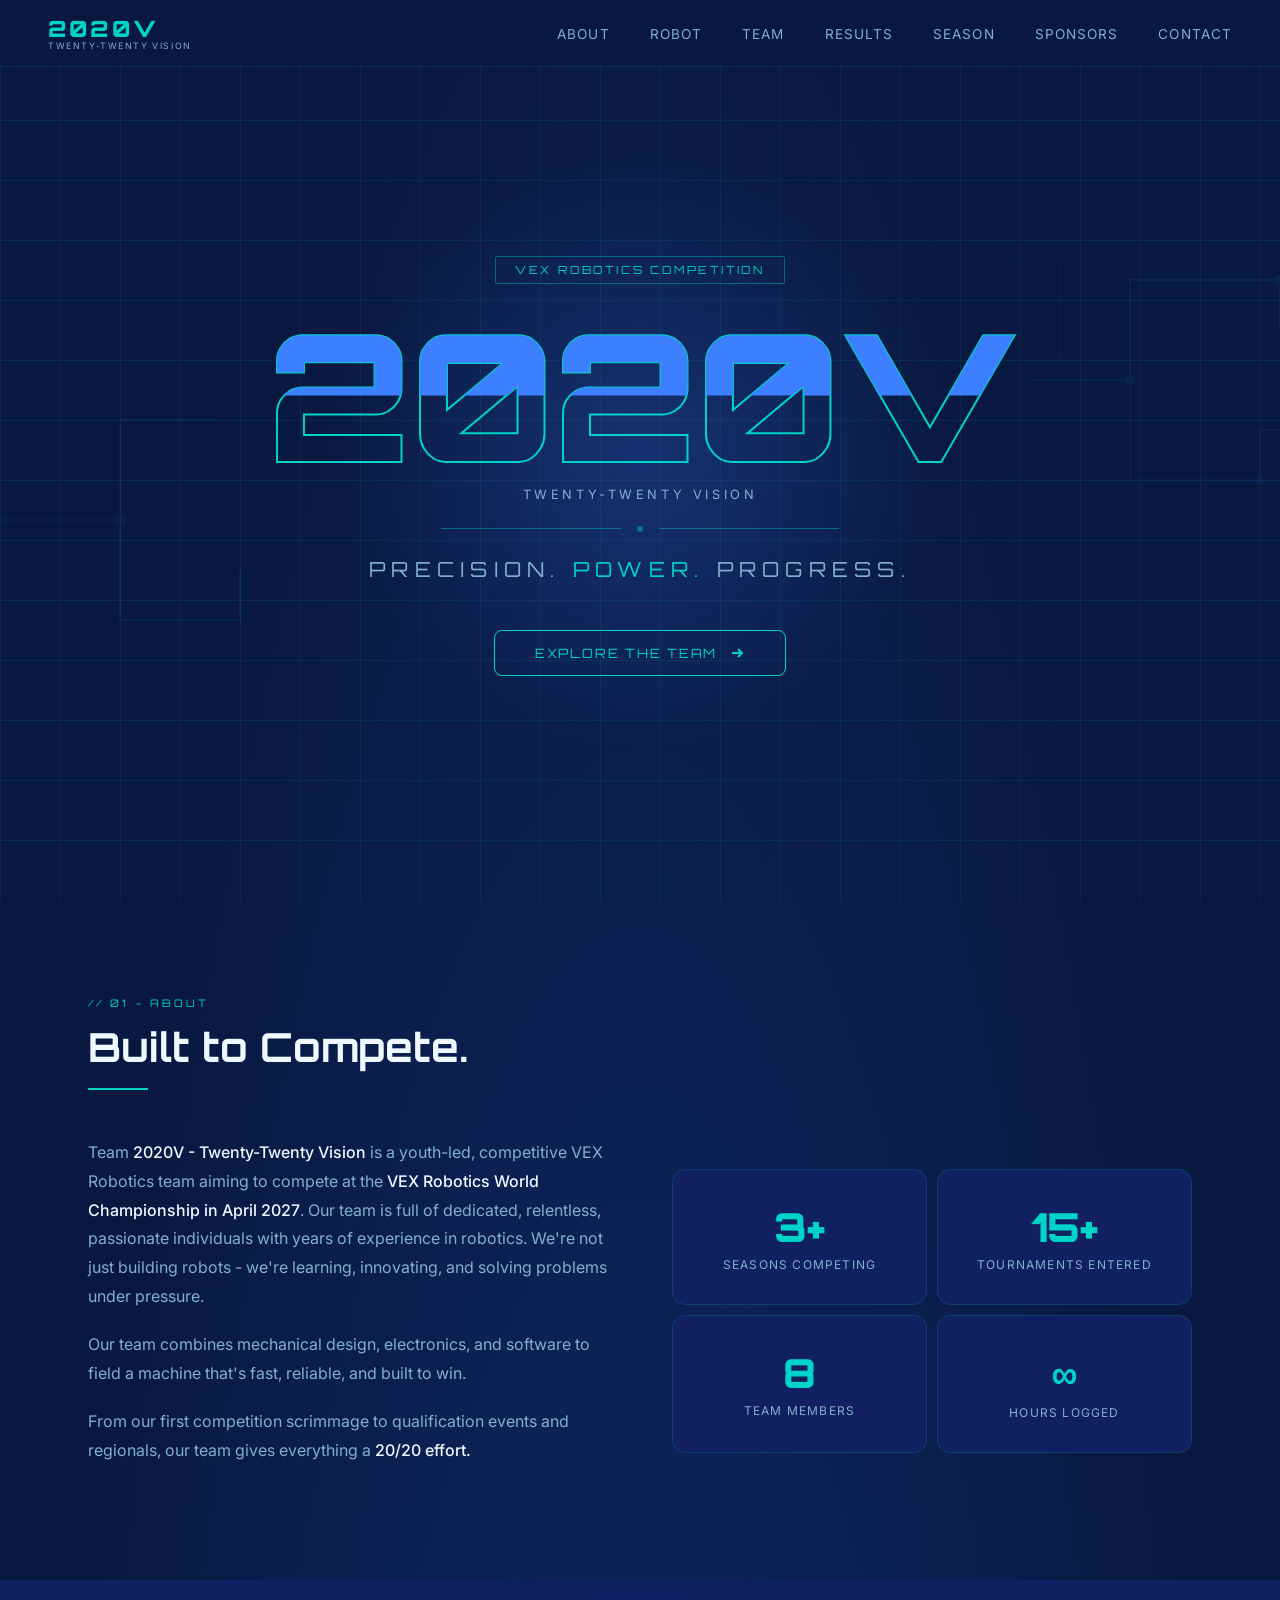
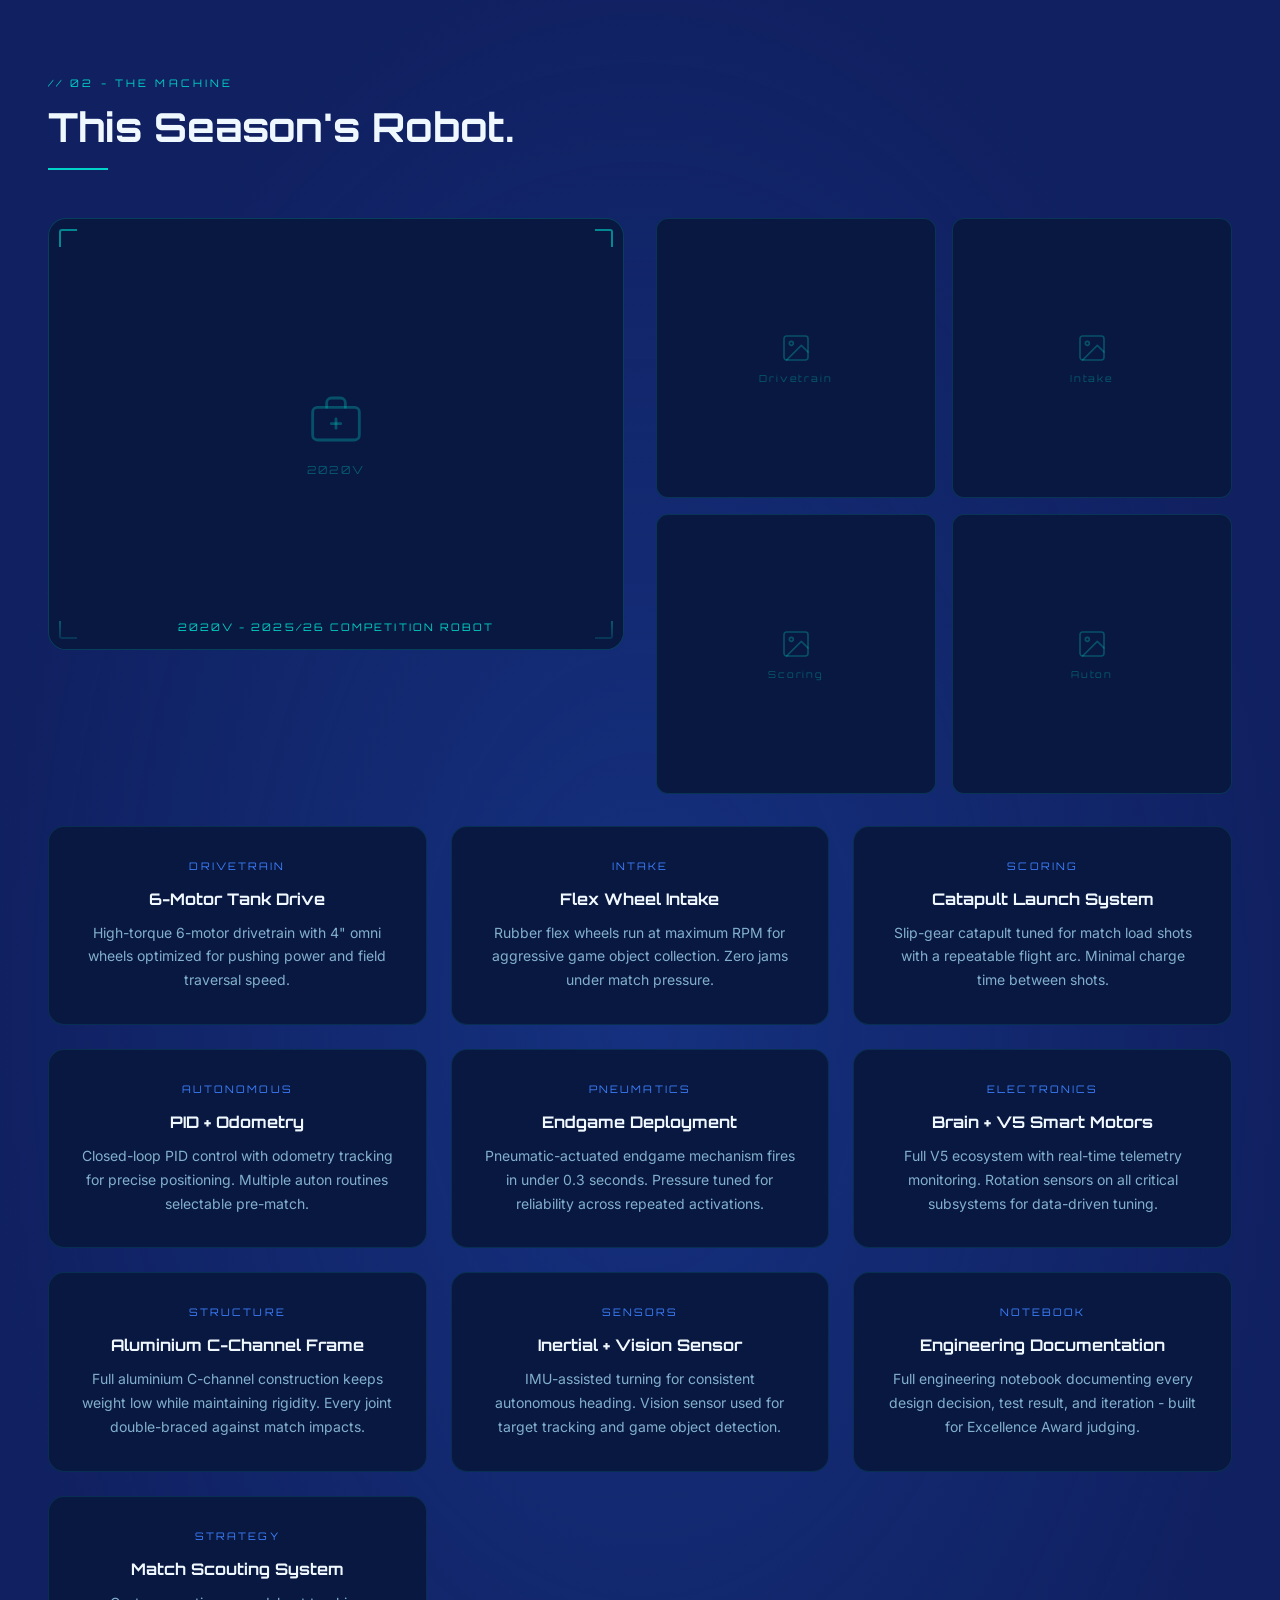
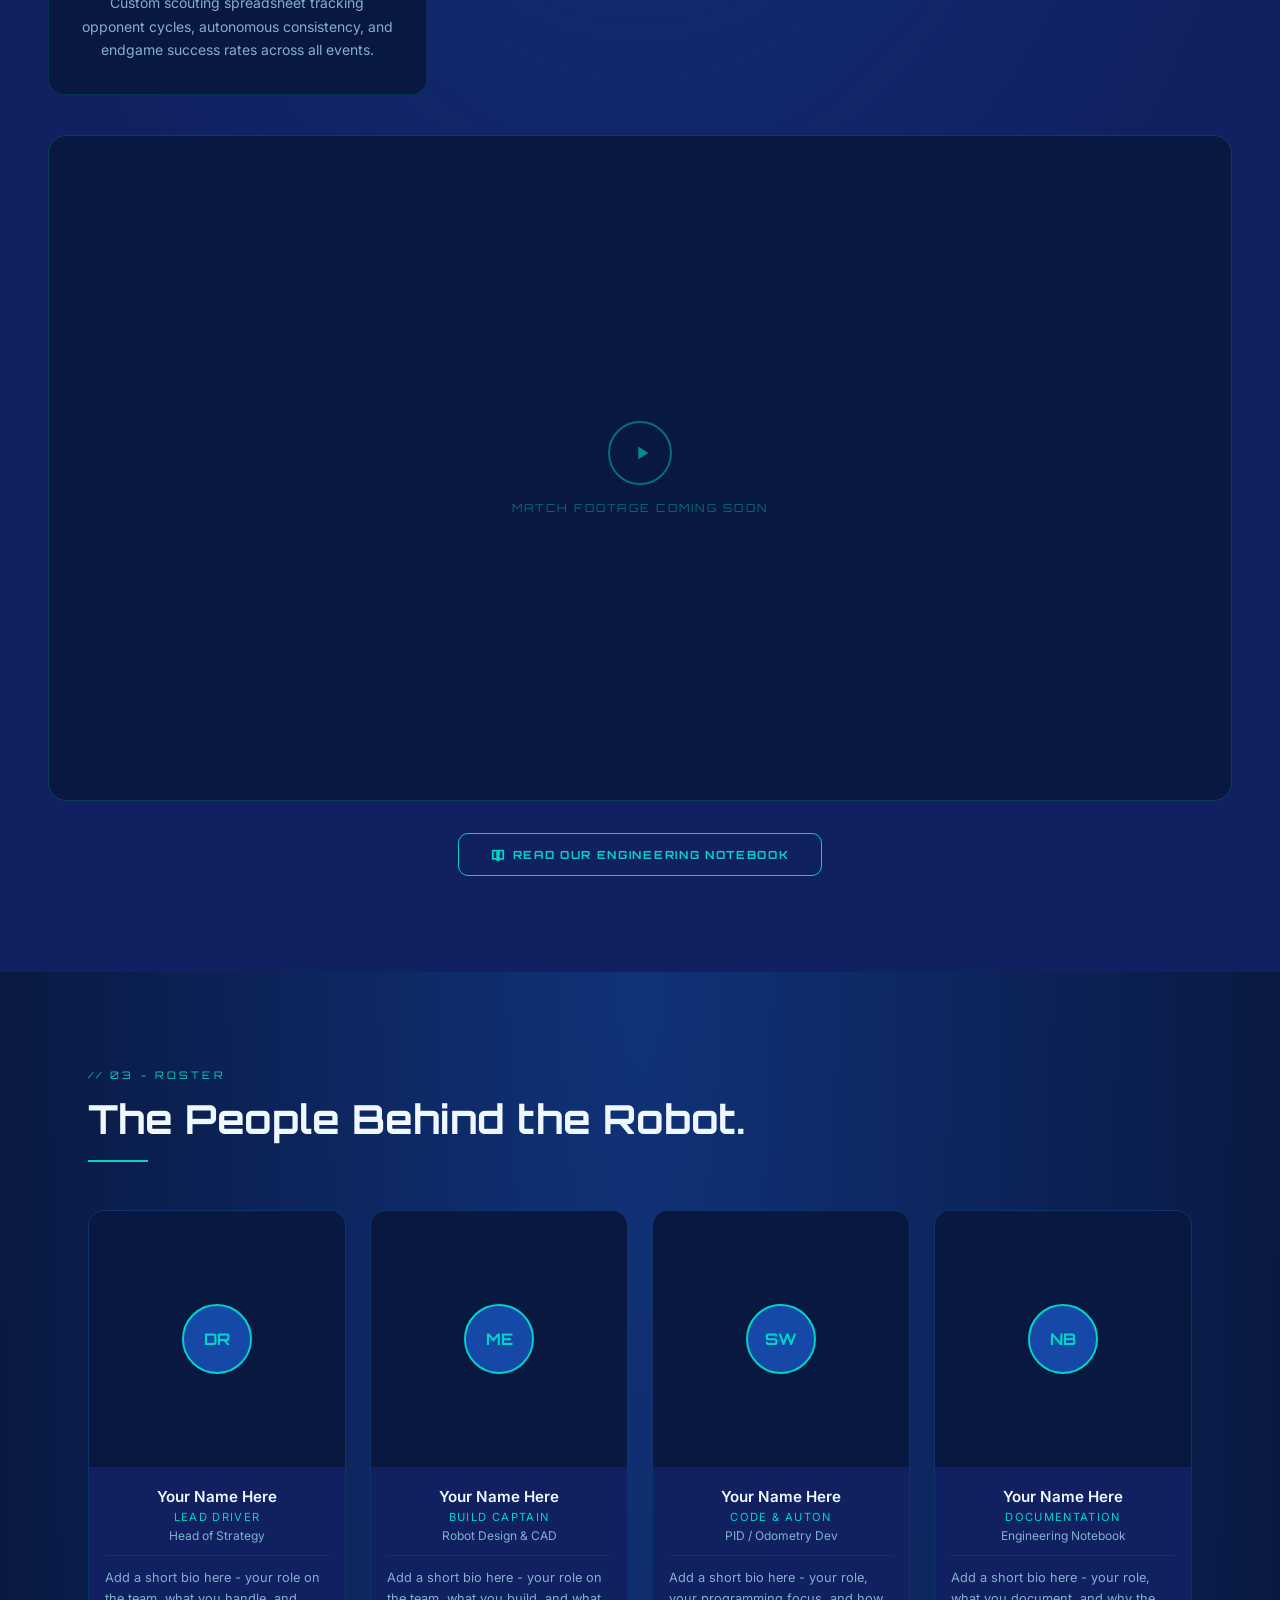
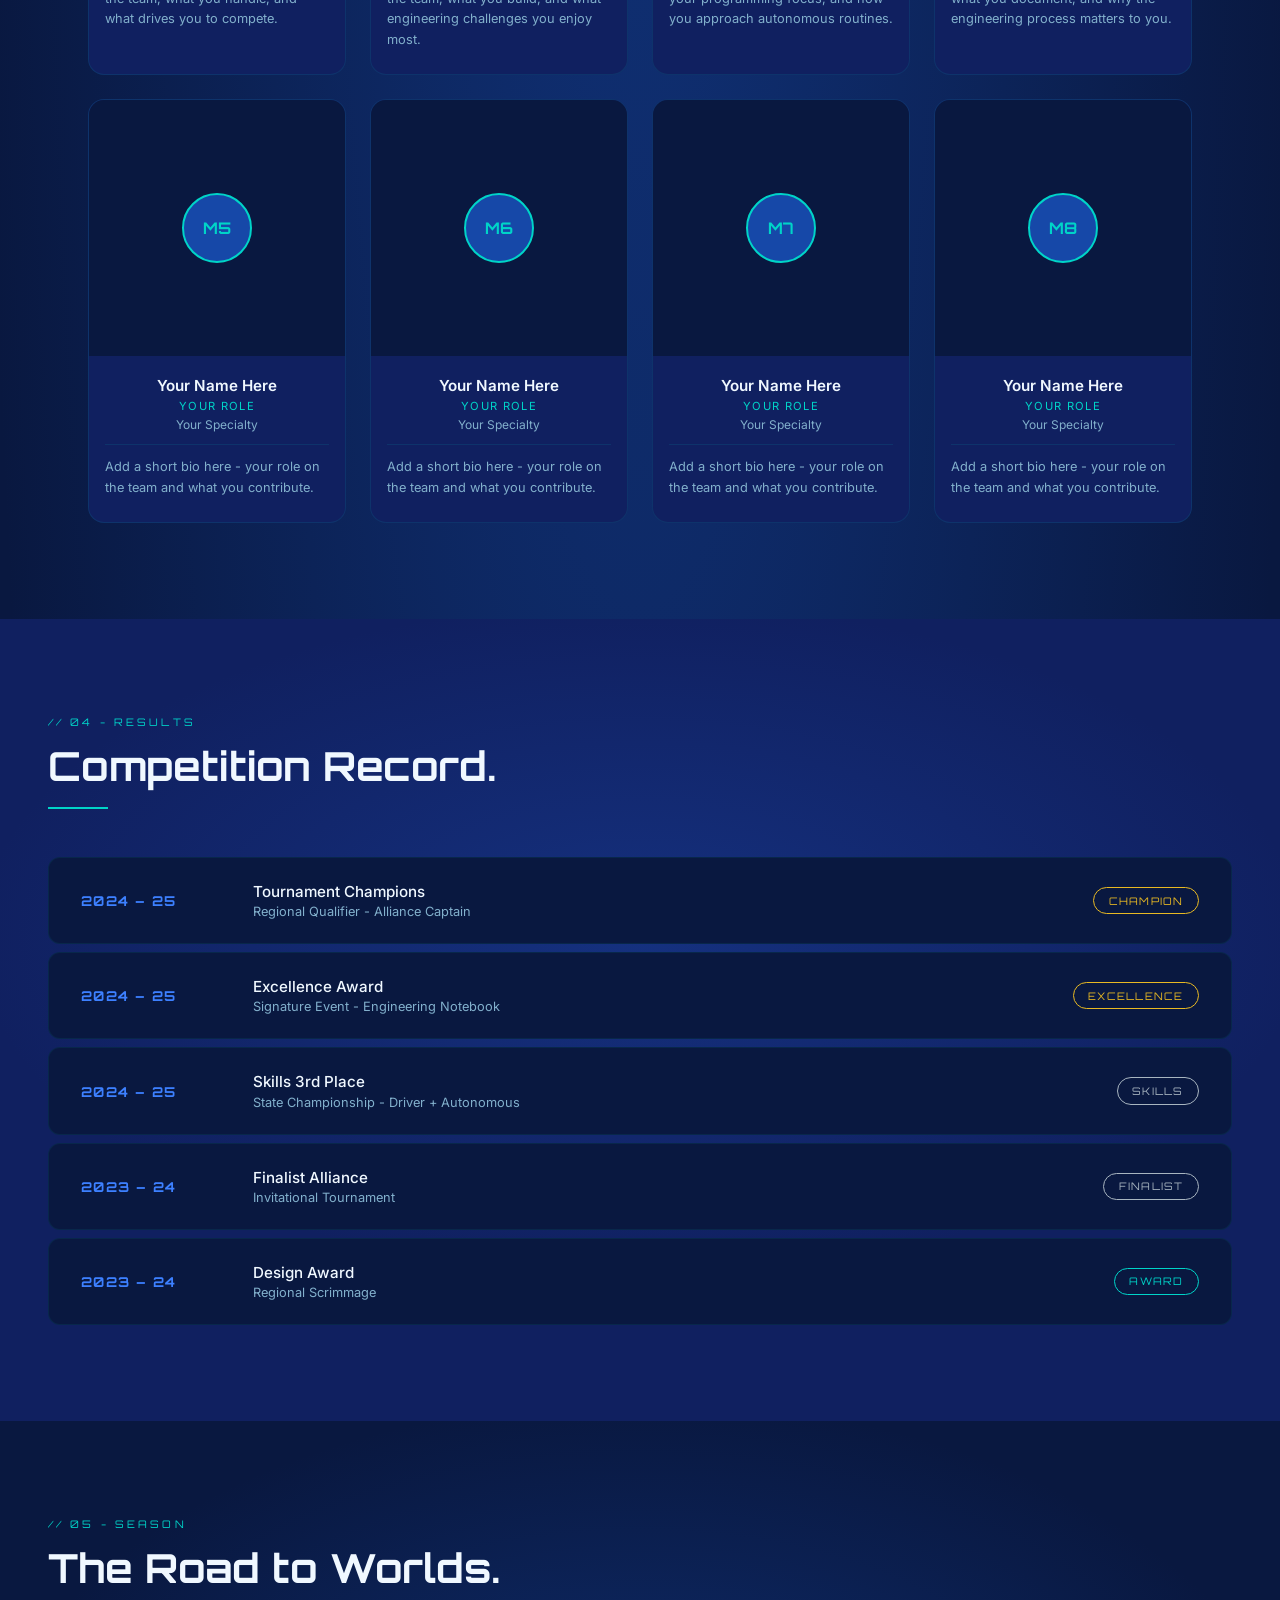
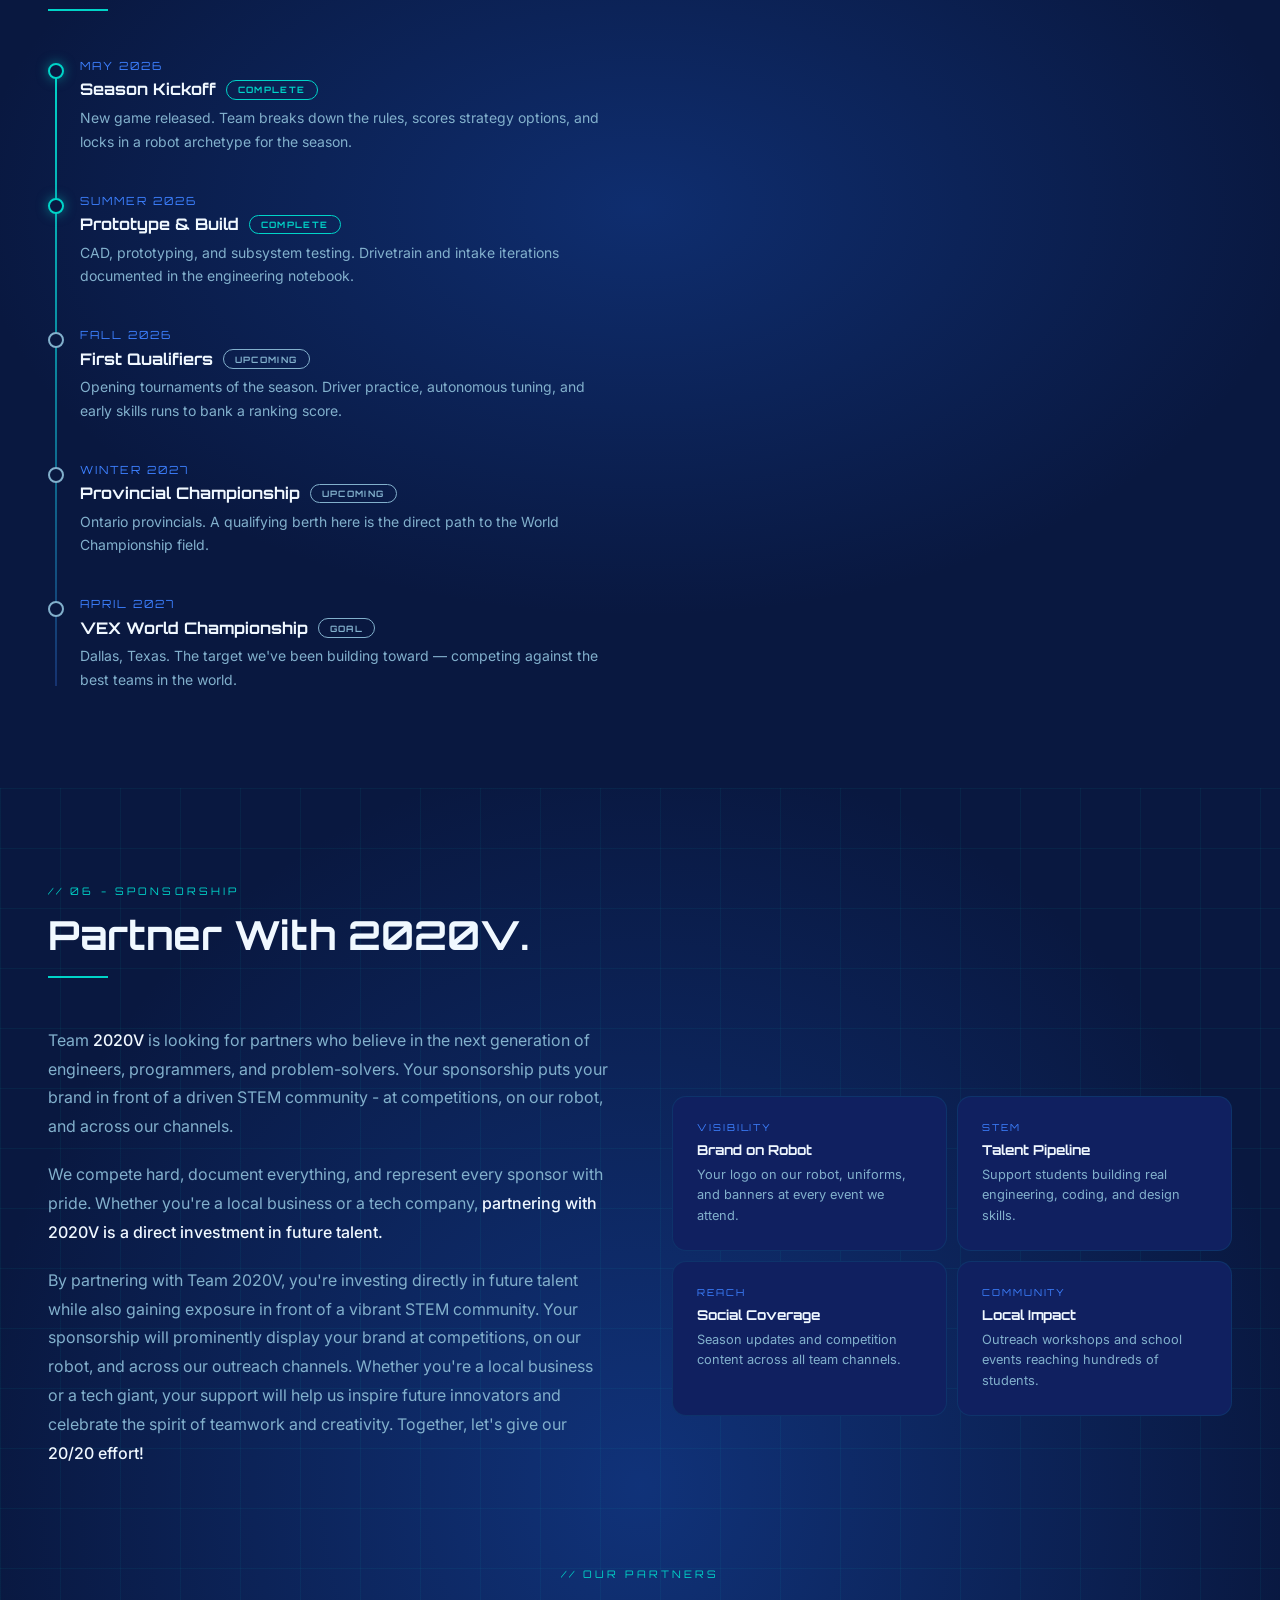
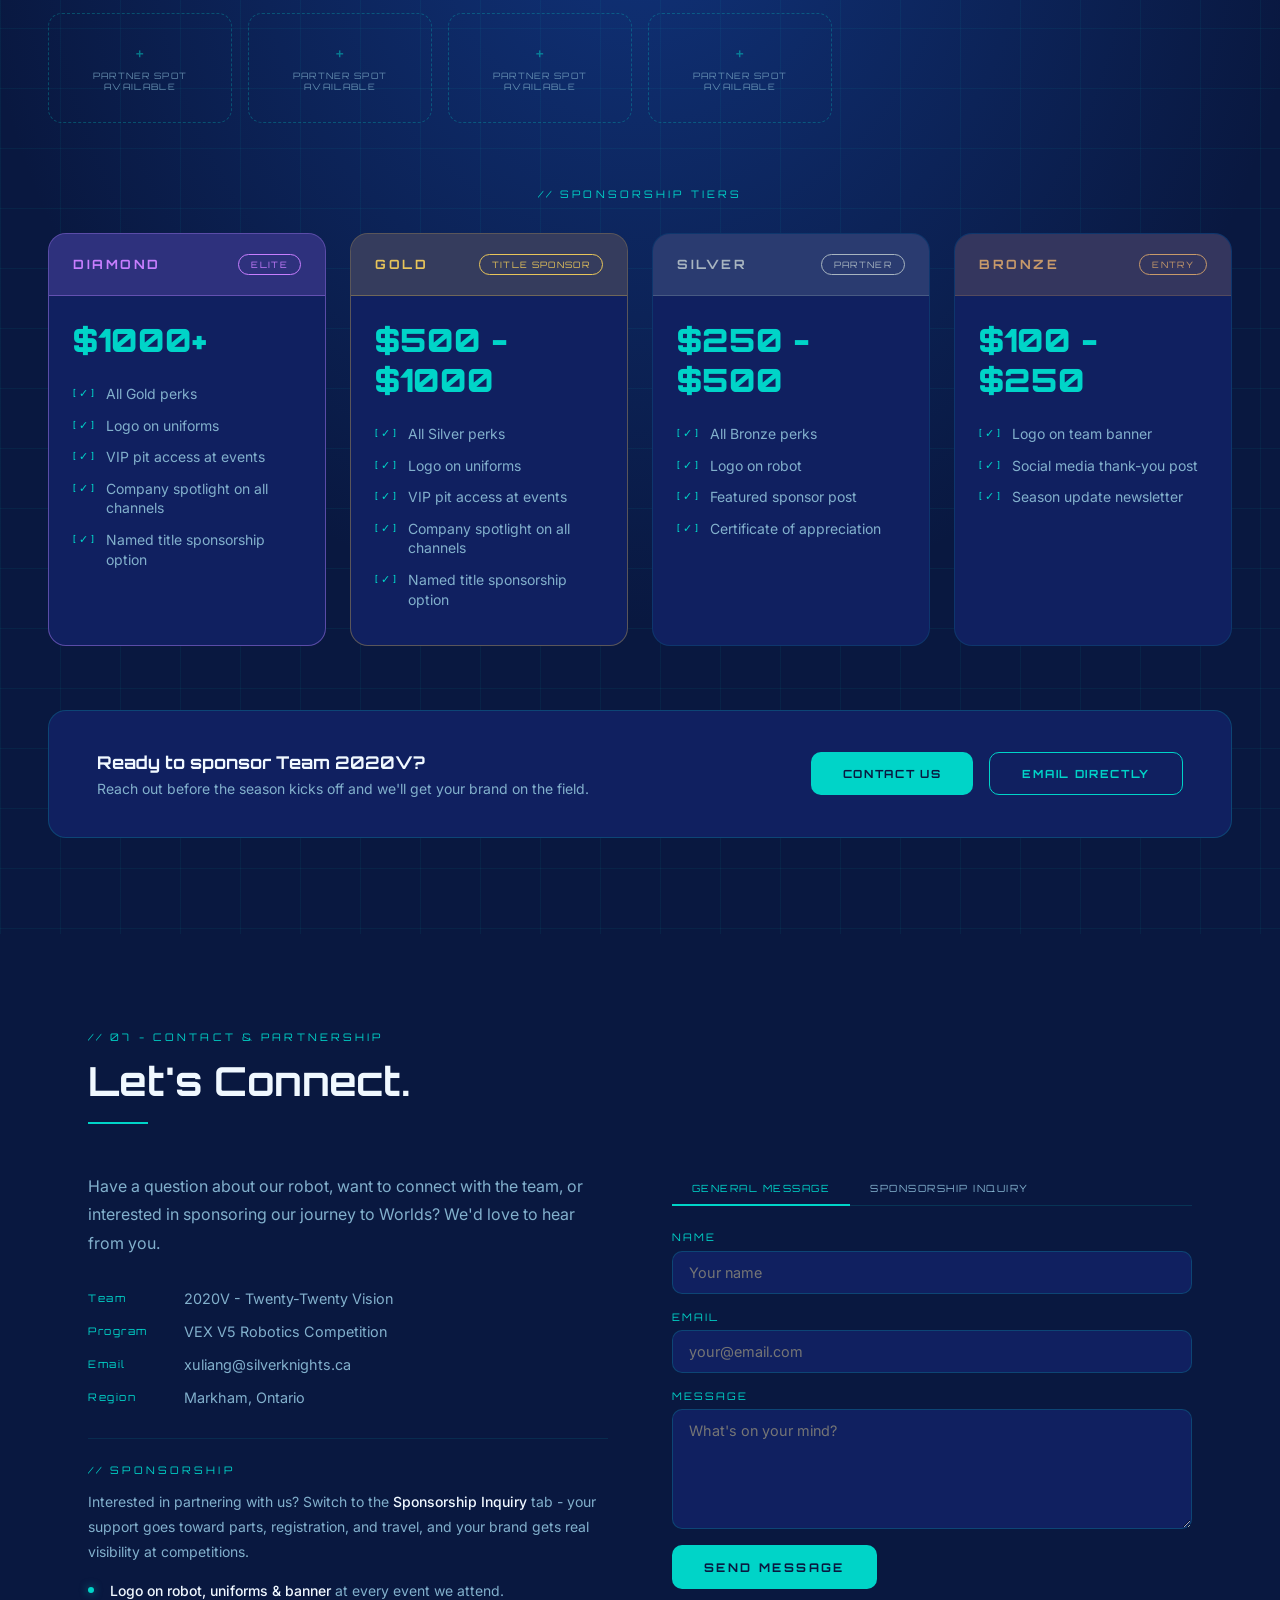
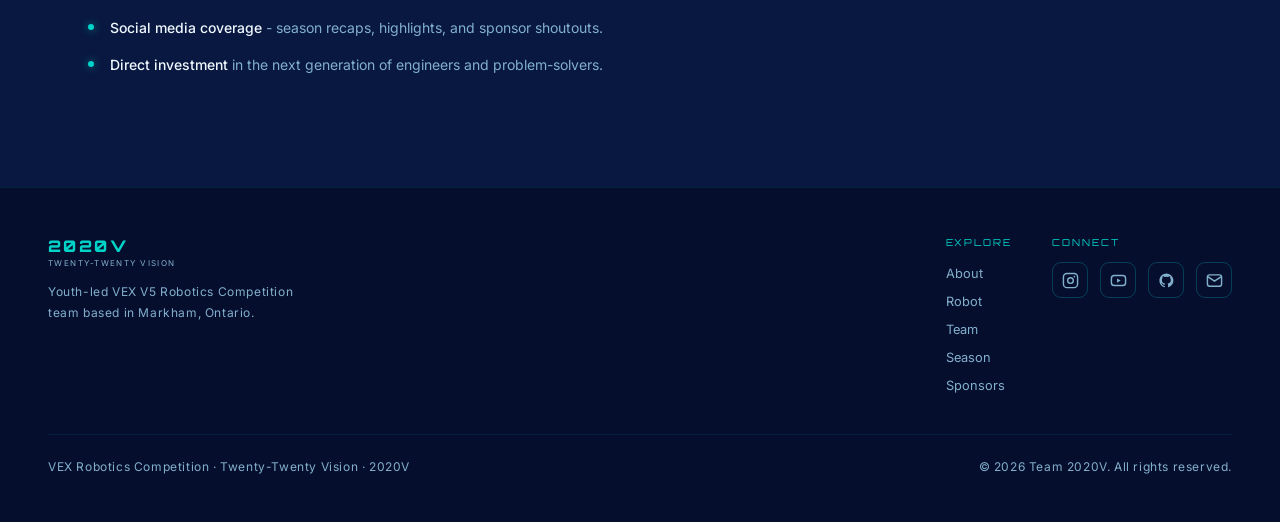
==== index.html @ 2d65d71d "Elevate site: mobile nav, forms backend, a11y, SEO, perf, new sections Functional fixes: - Add hambu" ====
<!DOCTYPE html>
<html lang="en">
<head>
<meta charset="UTF-8">
<meta name="viewport" content="width=device-width, initial-scale=1.0">
<title>2020V — Twenty-Twenty Vision | VEX Robotics Competition Team</title>
<meta name="description" content="Team 2020V (Twenty-Twenty Vision) is a youth-led VEX V5 Robotics Competition team from Markham, Ontario, building toward the VEX World Championship. Meet the team, see the robot, and partner with us.">
<meta name="theme-color" content="#091840">

<!-- Social sharing (Open Graph / Twitter) -->
<!-- TODO: replace og:url with your real domain once deployed, and add og-image.jpg (1200x630) to this folder -->
<meta property="og:type" content="website">
<meta property="og:site_name" content="Team 2020V">
<meta property="og:title" content="2020V — Twenty-Twenty Vision | VEX Robotics">
<meta property="og:description" content="Youth-led VEX V5 Robotics Competition team from Markham, Ontario. Precision. Power. Progress.">
<meta property="og:url" content="https://example.com/">
<meta property="og:image" content="og-image.jpg">
<meta property="og:image:width" content="1200">
<meta property="og:image:height" content="630">
<meta name="twitter:card" content="summary_large_image">
<meta name="twitter:title" content="2020V — Twenty-Twenty Vision | VEX Robotics">
<meta name="twitter:description" content="Youth-led VEX V5 Robotics Competition team from Markham, Ontario. Precision. Power. Progress.">
<meta name="twitter:image" content="og-image.jpg">

<!-- Favicon: inline SVG, no extra file needed -->
<link rel="icon" href="data:image/svg+xml,%3Csvg xmlns='http://www.w3.org/2000/svg' viewBox='0 0 64 64'%3E%3Crect width='64' height='64' rx='12' fill='%23091840'/%3E%3Ctext x='32' y='43' font-family='Verdana,sans-serif' font-size='30' font-weight='bold' fill='%2300D4C8' text-anchor='middle'%3E20%3C/text%3E%3C/svg%3E">

<link rel="preconnect" href="https://fonts.googleapis.com">
<link rel="preconnect" href="https://fonts.gstatic.com" crossorigin>
<link href="https://fonts.googleapis.com/css2?family=Orbitron:wght@400;700;900&family=Inter:wght@300;400;500;600&display=swap" rel="stylesheet">
<script>document.documentElement.classList.add('js');</script>
<style>
  :root {
    --navy: #091840;
    --dark-blue: #102060;
    --mid-blue: #1648A8;
    --electric: #3D80FF;
    --aqua: #00D4C8;
    --aqua-dim: #00A89E;
    --white: #F0F8FF;
    --muted: #82B0CC;
  }

  * { margin: 0; padding: 0; box-sizing: border-box; }
  html { scroll-behavior: smooth; }
  body {
    background: radial-gradient(ellipse 80% 65% at 50% 40%, rgba(22,72,168,0.55) 0%, transparent 65%), var(--navy);
    color: var(--white);
    font-family: 'Inter', sans-serif;
    overflow-x: hidden;
  }

  /* Keyboard focus: visible aqua ring on every interactive element */
  a:focus-visible,
  button:focus-visible,
  input:focus-visible,
  textarea:focus-visible,
  select:focus-visible {
    outline: 2px solid var(--aqua);
    outline-offset: 3px;
    border-radius: 4px;
  }

  /* Skip link — hidden until focused */
  .skip-link {
    position: absolute;
    top: 0; left: 50%;
    transform: translate(-50%, -120%);
    z-index: 200;
    background: var(--aqua);
    color: var(--navy);
    font-family: 'Orbitron', monospace;
    font-size: 0.7rem;
    font-weight: 700;
    letter-spacing: 0.15em;
    text-transform: uppercase;
    text-decoration: none;
    padding: 0.85rem 1.75rem;
    border-radius: 0 0 10px 10px;
    transition: transform 0.2s ease;
  }

  .skip-link:focus { transform: translate(-50%, 0); }

  nav {
    position: fixed;
    top: 0; left: 0; right: 0;
    z-index: 100;
    display: flex;
    align-items: center;
    justify-content: space-between;
    padding: 1rem 3rem;
    background: rgba(9, 24, 64, 0.88);
    backdrop-filter: blur(12px);
    border-bottom: 1px solid rgba(0, 212, 200, 0.15);
  }

  .nav-logo {
    font-family: 'Orbitron', monospace;
    font-weight: 900;
    font-size: 1.4rem;
    color: var(--aqua);
    letter-spacing: 0.1em;
    display: flex;
    flex-direction: column;
    line-height: 1.1;
  }

  .nav-logo-sub {
    font-family: 'Inter', sans-serif;
    font-weight: 400;
    font-size: 0.55rem;
    letter-spacing: 0.18em;
    text-transform: uppercase;
    color: var(--muted);
  }

  .nav-links {
    display: flex;
    gap: 2.5rem;
    list-style: none;
  }

  .nav-links a {
    color: var(--muted);
    text-decoration: none;
    font-size: 0.85rem;
    letter-spacing: 0.08em;
    text-transform: uppercase;
    transition: color 0.25s;
    position: relative;
    padding-bottom: 3px;
  }

  .nav-links a::after {
    content: '';
    position: absolute;
    bottom: 0; left: 0;
    width: 0; height: 1.5px;
    background: var(--aqua);
    transition: width 0.3s ease;
  }

  .nav-links a:hover { color: var(--aqua); }
  .nav-links a:hover::after { width: 100%; }
  .nav-links a.active { color: var(--aqua); text-shadow: 0 0 12px rgba(0,212,200,0.55); }
  .nav-links a.active::after { width: 100%; }

  /* ── MOBILE NAV TOGGLE ── */
  .nav-toggle {
    display: none;
    background: none;
    border: 1px solid rgba(0,212,200,0.35);
    border-radius: 8px;
    padding: 0.5rem;
    cursor: pointer;
    width: 40px; height: 38px;
    flex-direction: column;
    justify-content: center;
    align-items: center;
    gap: 5px;
    transition: border-color 0.25s;
  }

  .nav-toggle:hover { border-color: var(--aqua); }

  .nav-toggle span {
    display: block;
    width: 18px; height: 2px;
    background: var(--aqua);
    border-radius: 2px;
    transition: transform 0.3s ease, opacity 0.2s ease;
  }

  .nav-toggle[aria-expanded="true"] span:nth-child(1) { transform: translateY(7px) rotate(45deg); }
  .nav-toggle[aria-expanded="true"] span:nth-child(2) { opacity: 0; }
  .nav-toggle[aria-expanded="true"] span:nth-child(3) { transform: translateY(-7px) rotate(-45deg); }

  .nav-panel {
    position: fixed;
    top: 100%; left: 0; right: 0;
    background: rgba(9, 24, 64, 0.97);
    backdrop-filter: blur(12px);
    border-bottom: 1px solid rgba(0, 212, 200, 0.2);
    padding: 0.5rem 1.5rem 1.25rem;
    display: none;
    flex-direction: column;
    opacity: 0;
    transform: translateY(-8px);
    transition: opacity 0.25s ease, transform 0.25s ease;
  }

  .nav-panel.open { opacity: 1; transform: translateY(0); }

  .nav-panel a {
    display: block;
    padding: 0.9rem 0.25rem;
    color: var(--muted);
    text-decoration: none;
    font-family: 'Orbitron', monospace;
    font-size: 0.75rem;
    letter-spacing: 0.15em;
    text-transform: uppercase;
    border-bottom: 1px solid rgba(0,212,200,0.08);
    transition: color 0.25s, padding-left 0.25s;
  }

  .nav-panel a:last-child { border-bottom: none; }
  .nav-panel a:hover, .nav-panel a.active { color: var(--aqua); padding-left: 0.6rem; }

  .hero {
    position: relative;
    min-height: 100vh;
    display: flex;
    align-items: center;
    justify-content: center;
    overflow: hidden;
    padding: 6rem 2rem 4rem;
  }

  .hero-grid {
    position: absolute;
    inset: 0;
    background-image:
      linear-gradient(rgba(0,212,200,0.09) 1px, transparent 1px),
      linear-gradient(90deg, rgba(0,212,200,0.09) 1px, transparent 1px);
    background-size: 60px 60px;
    animation: gridPulse 8s ease-in-out infinite;
  }

  @keyframes gridPulse {
    0%, 100% { opacity: 0.6; }
    50% { opacity: 1; }
  }

  .hero-glow {
    position: absolute;
    width: 600px; height: 600px;
    border-radius: 50%;
    background: radial-gradient(circle, rgba(61,128,255,0.22) 0%, transparent 70%);
    top: 50%; left: 50%;
    transform: translate(-50%, -50%);
    animation: glowPulse 4s ease-in-out infinite;
  }

  @keyframes glowPulse {
    0%, 100% { transform: translate(-50%, -50%) scale(1); opacity: 0.7; }
    50% { transform: translate(-50%, -50%) scale(1.15); opacity: 1; }
  }

  .hero-content {
    position: relative;
    text-align: center;
    z-index: 2;
    max-width: 800px;
  }

  .hero-tag {
    display: inline-block;
    font-family: 'Orbitron', monospace;
    font-size: 0.7rem;
    letter-spacing: 0.25em;
    text-transform: uppercase;
    color: var(--aqua);
    border: 1px solid rgba(0,212,200,0.4);
    padding: 0.4rem 1.2rem;
    border-radius: 2px;
    margin-bottom: 2rem;
  }

  .hero-number {
    font-family: 'Orbitron', monospace;
    font-weight: 900;
    font-size: clamp(5rem, 16vw, 11rem);
    line-height: 0.9;
    letter-spacing: -0.02em;
    color: transparent;
    -webkit-text-stroke: 2px var(--aqua);
    position: relative;
    display: inline-block;
    cursor: default;
    transition: transform 0.35s ease, filter 0.35s ease, -webkit-text-stroke 0.35s ease;
  }

  .hero-number:hover {
    transform: scale(1.06) translateY(-6px);
    -webkit-text-stroke: 2px #fff;
    filter: drop-shadow(0 0 18px rgba(0,212,200,0.7)) drop-shadow(0 0 40px rgba(77,143,255,0.45));
  }

  @keyframes heroShine {
    0%   { opacity: 0; left: -80%; }
    50%  { opacity: 1; }
    100% { opacity: 0; left: 120%; }
  }

  .hero-number::before {
    content: '';
    position: absolute;
    top: 0; left: -80%;
    width: 50%; height: 100%;
    background: linear-gradient(120deg, transparent 20%, rgba(255,255,255,0.25) 50%, transparent 80%);
    pointer-events: none;
    opacity: 0;
  }

  .hero-number:hover::before {
    animation: heroShine 0.7s ease forwards;
  }

  .hero-number::after {
    content: '2020V';
    position: absolute;
    inset: 0;
    color: var(--electric);
    -webkit-text-stroke: 0;
    clip-path: inset(0 0 50% 0);
    transition: color 0.35s ease;
  }

  .hero-number:hover::after {
    color: #fff;
  }

  .hero-tagline {
    font-family: 'Orbitron', monospace;
    font-size: clamp(0.9rem, 2.5vw, 1.3rem);
    font-weight: 400;
    letter-spacing: 0.3em;
    color: var(--muted);
    text-transform: uppercase;
    margin-top: 1.5rem;
    margin-bottom: 3rem;
  }

  .hero-tagline span { color: var(--aqua); }

  .hero-cta {
    display: inline-flex;
    align-items: center;
    gap: 0.75rem;
    padding: 0.9rem 2.5rem;
    background: transparent;
    border: 1.5px solid var(--aqua);
    color: var(--aqua);
    font-family: 'Orbitron', monospace;
    font-size: 0.8rem;
    letter-spacing: 0.15em;
    text-transform: uppercase;
    text-decoration: none;
    cursor: pointer;
    border-radius: 8px;
    transition: background 0.3s, color 0.3s, transform 0.2s, box-shadow 0.3s;
  }

  .hero-cta:hover { background: var(--aqua); color: var(--navy); transform: translateY(-2px); box-shadow: 0 6px 24px rgba(0,212,200,0.25); }
  .hero-cta svg { width: 16px; height: 16px; }

  .scanline {
    display: flex;
    align-items: center;
    gap: 1rem;
    justify-content: center;
    margin: 1.5rem 0;
    opacity: 0.4;
  }

  .scanline::before, .scanline::after {
    content: '';
    flex: 1;
    max-width: 180px;
    height: 1px;
    background: var(--aqua);
  }

  .scanline-dot {
    width: 6px; height: 6px;
    border-radius: 50%;
    background: var(--aqua);
  }

  section {
    padding: 6rem 3rem;
    max-width: 1200px;
    margin: 0 auto;
  }

  .section-label {
    font-family: 'Orbitron', monospace;
    font-size: 0.65rem;
    letter-spacing: 0.3em;
    text-transform: uppercase;
    color: var(--aqua);
    margin-bottom: 0.75rem;
  }

  .section-title {
    font-family: 'Orbitron', monospace;
    font-weight: 700;
    font-size: clamp(1.6rem, 4vw, 2.5rem);
    color: var(--white);
    margin-bottom: 1rem;
  }

  .section-rule {
    width: 60px;
    height: 2px;
    background: var(--aqua);
    margin-bottom: 3rem;
  }

  .about-grid {
    display: grid;
    grid-template-columns: 1fr 1fr;
    gap: 4rem;
    align-items: center;
  }

  .about-text p {
    color: var(--muted);
    line-height: 1.8;
    font-size: 1rem;
    margin-bottom: 1.2rem;
  }

  .about-text p strong { color: var(--white); font-weight: 500; }

  .stats-grid {
    display: grid;
    grid-template-columns: 1fr 1fr;
    gap: 10px;
  }

  .stat-cell {
    background: var(--dark-blue);
    padding: 2rem;
    text-align: center;
    border-radius: 14px;
    border: 1px solid rgba(0,212,200,0.15);
    transition: border-color 0.3s, transform 0.3s, box-shadow 0.3s;
  }

  .stat-cell:hover {
    border-color: rgba(0,212,200,0.5);
    transform: translateY(-5px);
    box-shadow: 0 10px 32px rgba(0,212,200,0.12);
  }

  .stat-number {
    font-family: 'Orbitron', monospace;
    font-weight: 900;
    font-size: 2.5rem;
    color: var(--aqua);
    display: block;
  }

  .stat-label {
    font-size: 0.75rem;
    letter-spacing: 0.1em;
    text-transform: uppercase;
    color: var(--muted);
    margin-top: 0.3rem;
  }

  .robot-section {
    background: radial-gradient(ellipse 80% 65% at 50% 40%, rgba(30,80,185,0.35) 0%, transparent 65%), var(--dark-blue);
    max-width: 100%;
    padding: 6rem 3rem;
  }

  .robot-inner { max-width: 1200px; margin: 0 auto; }

  .robot-features {
    display: grid;
    grid-template-columns: repeat(3, 1fr);
    gap: 1.5rem;
    margin-top: 3rem;
  }

  .feature-card {
    background: var(--navy);
    border: 1px solid rgba(0,212,200,0.12);
    padding: 2rem;
    border-radius: 16px;
    position: relative;
    overflow: hidden;
    text-align: center;
    transition: border-color 0.3s, transform 0.3s, box-shadow 0.3s;
  }

  .feature-card::before {
    content: '';
    position: absolute;
    top: 0; left: 0;
    width: 100%; height: 3px;
    background: linear-gradient(90deg, var(--aqua), var(--electric));
    transform: scaleX(0);
    transform-origin: left;
    transition: transform 0.4s ease;
    border-radius: 16px 16px 0 0;
  }

  .feature-card:hover { border-color: rgba(0,212,200,0.45); transform: translateY(-6px); box-shadow: 0 16px 40px rgba(0,212,200,0.1); }
  .feature-card:hover::before { transform: scaleX(1); }

  .feature-icon {
    font-family: 'Orbitron', monospace;
    font-size: 0.65rem;
    letter-spacing: 0.2em;
    color: var(--electric);
    margin-bottom: 1rem;
  }

  .feature-title {
    font-family: 'Orbitron', monospace;
    font-weight: 700;
    font-size: 1rem;
    color: var(--white);
    margin-bottom: 0.75rem;
  }

  .feature-desc { font-size: 0.875rem; color: var(--muted); line-height: 1.7; }



  .achievements-section { background: radial-gradient(ellipse 80% 65% at 50% 40%, rgba(30,80,185,0.35) 0%, transparent 65%), var(--dark-blue); max-width: 100%; padding: 6rem 3rem; }
  .achievements-inner { max-width: 1200px; margin: 0 auto; }

  .achievements-list {
    margin-top: 3rem;
    display: flex;
    flex-direction: column;
    gap: 8px;
  }

  .achievement-row {
    display: grid;
    grid-template-columns: 140px 1fr auto;
    align-items: center;
    gap: 2rem;
    background: var(--navy);
    padding: 1.5rem 2rem;
    border-radius: 12px;
    border: 1px solid rgba(0,212,200,0.08);
    transition: background 0.3s, border-color 0.3s, transform 0.3s;
  }

  .achievement-row:hover { background: var(--dark-blue); border-color: rgba(0,212,200,0.3); transform: translateX(6px); }

  .achievement-year {
    font-family: 'Orbitron', monospace;
    font-weight: 700;
    font-size: 0.85rem;
    color: var(--electric);
    letter-spacing: 0.1em;
  }

  .achievement-name { font-weight: 500; color: var(--white); font-size: 0.95rem; }
  .achievement-event { font-size: 0.8rem; color: var(--muted); margin-top: 0.2rem; }

  .achievement-badge {
    font-family: 'Orbitron', monospace;
    font-size: 0.65rem;
    letter-spacing: 0.12em;
    padding: 0.35rem 0.9rem;
    border: 1px solid var(--aqua);
    color: var(--aqua);
    text-transform: uppercase;
    white-space: nowrap;
    border-radius: 999px;
  }

  .badge-gold { border-color: #E8B923; color: #E8B923; }
  .badge-silver { border-color: #A8B5C0; color: #A8B5C0; }

  /* ── SPONSORSHIP SECTION ── */
  .sponsor-section {
    background: radial-gradient(ellipse 80% 65% at 50% 40%, rgba(22,72,168,0.55) 0%, transparent 65%), var(--navy);
    max-width: 100%;
    padding: 6rem 3rem;
    position: relative;
    overflow: hidden;
  }

  .sponsor-section::before {
    content: '';
    position: absolute;
    inset: 0;
    background-image:
      linear-gradient(rgba(0,212,200,0.06) 1px, transparent 1px),
      linear-gradient(90deg, rgba(0,212,200,0.06) 1px, transparent 1px);
    background-size: 60px 60px;
    pointer-events: none;
  }

  .sponsor-inner { max-width: 1200px; margin: 0 auto; position: relative; z-index: 1; }

  .sponsor-intro {
    display: grid;
    grid-template-columns: 1fr 1fr;
    gap: 4rem;
    align-items: center;
    margin-bottom: 5rem;
  }

  .sponsor-intro-text p {
    color: var(--muted);
    line-height: 1.8;
    font-size: 1rem;
    margin-bottom: 1.2rem;
  }

  .sponsor-intro-text p strong { color: var(--white); font-weight: 500; }

  .sponsor-why-grid {
    display: grid;
    grid-template-columns: 1fr 1fr;
    gap: 10px;
  }

  .sponsor-why-cell {
    background: var(--dark-blue);
    padding: 1.5rem;
    border-radius: 14px;
    border: 1px solid rgba(0,212,200,0.1);
    transition: background 0.3s, border-color 0.3s, transform 0.3s, box-shadow 0.3s;
  }

  .sponsor-why-cell:hover { background: #172e7a; border-color: rgba(0,212,200,0.35); transform: translateY(-4px); box-shadow: 0 10px 28px rgba(0,212,200,0.09); }

  .sponsor-why-icon {
    font-family: 'Orbitron', monospace;
    font-size: 0.6rem;
    letter-spacing: 0.2em;
    color: var(--electric);
    margin-bottom: 0.5rem;
  }

  .sponsor-why-title {
    font-family: 'Orbitron', monospace;
    font-weight: 700;
    font-size: 0.85rem;
    color: var(--white);
    margin-bottom: 0.4rem;
  }

  .sponsor-why-desc { font-size: 0.8rem; color: var(--muted); line-height: 1.6; }

  /* TIERS */
  .tiers-heading {
    font-family: 'Orbitron', monospace;
    font-size: 0.65rem;
    letter-spacing: 0.3em;
    text-transform: uppercase;
    color: var(--aqua);
    margin-bottom: 2rem;
    text-align: center;
  }

  .tiers-grid {
    display: grid;
    grid-template-columns: repeat(4, 1fr);
    gap: 1.5rem;
    margin-bottom: 4rem;
  }

  .tier-card {
    background: var(--dark-blue);
    border: 1px solid rgba(0,212,200,0.12);
    overflow: hidden;
    border-radius: 18px;
    position: relative;
    transition: border-color 0.3s, transform 0.35s, box-shadow 0.35s;
  }

  .tier-card:hover { transform: translateY(-8px); box-shadow: 0 20px 48px rgba(0,212,200,0.13); border-color: rgba(0,212,200,0.4); }
  .tier-card.tier-gold     { border-color: rgba(200,169,81,0.4); }
  .tier-card.tier-gold:hover     { box-shadow: 0 20px 48px rgba(200,169,81,0.15); border-color: rgba(200,169,81,0.7); }
.tier-card.tier-diamond  { border-color: rgba(180,130,255,0.45); }
  .tier-card.tier-diamond:hover  { box-shadow: 0 20px 52px rgba(180,130,255,0.2); border-color: rgba(180,130,255,0.8); }

  .tier-header {
    padding: 1.25rem 1.5rem;
    display: flex;
    align-items: center;
    justify-content: space-between;
  }

  .tier-header.bronze   { background: rgba(160,120,90,0.25);  border-bottom: 1px solid rgba(160,120,90,0.3); }
  .tier-header.silver   { background: rgba(143,163,177,0.2);  border-bottom: 1px solid rgba(143,163,177,0.3); }
  .tier-header.gold     { background: rgba(200,169,81,0.2);   border-bottom: 1px solid rgba(200,169,81,0.4); }
.tier-header.diamond  { background: rgba(180,130,255,0.18); border-bottom: 1px solid rgba(180,130,255,0.4); }

  .tier-name {
    font-family: 'Orbitron', monospace;
    font-weight: 700;
    font-size: 0.8rem;
    letter-spacing: 0.2em;
    text-transform: uppercase;
  }

  .tier-name.bronze   { color: #C89A6A; }
  .tier-name.silver   { color: #A8B5C0; }
  .tier-name.gold     { color: #E8C55A; }
.tier-name.diamond  { color: #C87EFF; }

  .tier-badge-label {
    font-family: 'Orbitron', monospace;
    font-size: 0.55rem;
    letter-spacing: 0.15em;
    padding: 0.25rem 0.75rem;
    border: 1px solid;
    text-transform: uppercase;
    border-radius: 999px;
  }

  .tier-badge-label.bronze   { border-color: #C89A6A; color: #C89A6A; }
  .tier-badge-label.silver   { border-color: #A8B5C0; color: #A8B5C0; }
  .tier-badge-label.gold     { border-color: #E8C55A; color: #E8C55A; }
.tier-badge-label.diamond  { border-color: #C87EFF; color: #C87EFF; }

  .tier-body { padding: 1.5rem; }

  .tier-price {
    font-family: 'Orbitron', monospace;
    font-weight: 900;
    font-size: 2rem;
    color: var(--aqua);
    margin-bottom: 1.5rem;
    display: block;
  }

  .tier-perk {
    display: flex;
    align-items: flex-start;
    gap: 0.75rem;
    margin-bottom: 0.75rem;
    font-size: 0.875rem;
    color: var(--muted);
    line-height: 1.4;
  }

  .tier-perk-check {
    color: var(--aqua);
    font-size: 0.7rem;
    font-family: 'Orbitron', monospace;
    margin-top: 2px;
    flex-shrink: 0;
    letter-spacing: 0;
  }

  /* SPONSOR CTA BAR */
  .sponsor-cta {
    background: var(--dark-blue);
    border: 1px solid rgba(0,212,200,0.2);
    padding: 2.5rem 3rem;
    border-radius: 18px;
    display: flex;
    align-items: center;
    justify-content: space-between;
    gap: 2rem;
  }

  .sponsor-cta-text h3 {
    font-family: 'Orbitron', monospace;
    font-weight: 700;
    font-size: 1.1rem;
    color: var(--white);
    margin-bottom: 0.4rem;
  }

  .sponsor-cta-text p { font-size: 0.875rem; color: var(--muted); }

  .sponsor-cta-actions { display: flex; gap: 1rem; flex-shrink: 0; }

  .btn-primary {
    padding: 0.85rem 2rem;
    background: var(--aqua);
    color: var(--navy);
    border: none;
    font-family: 'Orbitron', monospace;
    font-weight: 700;
    font-size: 0.7rem;
    letter-spacing: 0.15em;
    text-transform: uppercase;
    cursor: pointer;
    text-decoration: none;
    display: inline-flex;
    align-items: center;
    border-radius: 10px;
    transition: background 0.3s, transform 0.2s, box-shadow 0.3s;
  }

  .btn-primary:hover { background: var(--aqua-dim); transform: translateY(-2px); box-shadow: 0 6px 20px rgba(0,212,200,0.3); }

  .btn-outline {
    padding: 0.85rem 2rem;
    background: transparent;
    color: var(--aqua);
    border: 1.5px solid var(--aqua);
    font-family: 'Orbitron', monospace;
    font-weight: 700;
    font-size: 0.7rem;
    letter-spacing: 0.15em;
    text-transform: uppercase;
    cursor: pointer;
    text-decoration: none;
    display: inline-flex;
    align-items: center;
    border-radius: 10px;
    transition: background 0.3s, color 0.3s, transform 0.2s, box-shadow 0.3s;
  }

  .btn-outline:hover { background: var(--aqua); color: var(--navy); transform: translateY(-2px); box-shadow: 0 6px 20px rgba(0,212,200,0.25); }

  .contact-grid {
    display: grid;
    grid-template-columns: 1fr 1fr;
    gap: 4rem;
    align-items: start;
    margin-top: 3rem;
  }

  .contact-info p { color: var(--muted); line-height: 1.8; margin-bottom: 2rem; }

  .contact-detail {
    display: flex;
    align-items: center;
    gap: 1rem;
    margin-bottom: 1rem;
    color: var(--muted);
    font-size: 0.9rem;
  }

  .contact-detail-label {
    font-family: 'Orbitron', monospace;
    font-size: 0.65rem;
    letter-spacing: 0.15em;
    color: var(--aqua);
    min-width: 80px;
  }

  .contact-form { display: flex; flex-direction: column; gap: 1rem; }

  .form-group { display: flex; flex-direction: column; gap: 0.4rem; }

  .form-group label {
    font-family: 'Orbitron', monospace;
    font-size: 0.65rem;
    letter-spacing: 0.2em;
    text-transform: uppercase;
    color: var(--aqua);
  }

  .form-group input, .form-group textarea {
    background: var(--dark-blue);
    border: 1px solid rgba(0,212,200,0.2);
    color: var(--white);
    padding: 0.75rem 1rem;
    font-family: 'Inter', sans-serif;
    font-size: 0.9rem;
    outline: none;
    border-radius: 10px;
    transition: border-color 0.3s, box-shadow 0.3s;
    resize: vertical;
  }

  .form-group input:focus, .form-group textarea:focus { border-color: var(--aqua); box-shadow: 0 0 0 3px rgba(0,212,200,0.12); }
  .form-group textarea { min-height: 120px; }

  .submit-btn {
    padding: 0.9rem 2rem;
    background: var(--aqua);
    color: var(--navy);
    border: none;
    font-family: 'Orbitron', monospace;
    font-weight: 700;
    font-size: 0.75rem;
    letter-spacing: 0.2em;
    text-transform: uppercase;
    cursor: pointer;
    border-radius: 10px;
    transition: background 0.3s, transform 0.2s, box-shadow 0.3s;
    align-self: flex-start;
  }

  .submit-btn:hover { background: var(--aqua-dim); transform: translateY(-2px); box-shadow: 0 6px 20px rgba(0,212,200,0.28); }

  footer {
    background: #060E2E;
    border-top: 1px solid rgba(0,212,200,0.1);
    padding: 2.5rem 3rem;
    display: flex;
    align-items: center;
    justify-content: space-between;
  }

  .footer-logo {
    font-family: 'Orbitron', monospace;
    font-weight: 900;
    font-size: 1rem;
    color: var(--aqua);
    letter-spacing: 0.15em;
  }

  .footer-note { font-size: 0.75rem; color: var(--muted); letter-spacing: 0.05em; }

  .circuit-svg { position: absolute; opacity: 0.07; pointer-events: none; }

  @media (max-width: 900px) {
    nav { padding: 1rem 1.5rem; }
    /* Desktop link row gives way to the hamburger panel */
    .nav-links { display: none; }
    .nav-toggle { display: flex; }
    .nav-panel { display: flex; }
    section { padding: 4rem 1.5rem; }
    .about-grid { grid-template-columns: 1fr; gap: 2rem; }
    .robot-features { grid-template-columns: 1fr 1fr; }
    .robot-showcase { grid-template-columns: 1fr; }
    .team-grid { grid-template-columns: 1fr 1fr; }
    .achievement-row { grid-template-columns: 100px 1fr; }
    .achievement-badge { display: none; }
    .contact-grid { grid-template-columns: 1fr; gap: 2rem; }
    .sponsor-intro { grid-template-columns: 1fr; gap: 2rem; }
    .tiers-grid { grid-template-columns: 1fr 1fr; }
    .sponsor-cta { flex-direction: column; align-items: flex-start; }
    .sponsor-section, .robot-section, .achievements-section, .timeline-section { padding: 4rem 1.5rem; }
  }

  @media (max-width: 600px) {
    .robot-features { grid-template-columns: 1fr; }
    .team-grid { grid-template-columns: 1fr; }
    .hero-number { font-size: 5rem; }
    .sponsor-why-grid { grid-template-columns: 1fr; }
    .sponsor-cta-actions { flex-direction: column; width: 100%; }
    .btn-primary, .btn-outline { justify-content: center; }
  }

  /* ── ROBOT IMAGE SHOWCASE ── */
  .robot-showcase {
    margin-top: 3rem;
    display: grid;
    grid-template-columns: 1fr 1fr;
    gap: 2rem;
    align-items: start;
  }

  .robot-img-wrap {
    position: relative;
    border-radius: 18px;
    overflow: hidden;
    border: 1px solid rgba(0,212,200,0.2);
    background: var(--navy);
    aspect-ratio: 4/3;
    display: flex;
    align-items: center;
    justify-content: center;
  }

  .robot-img-wrap img {
    width: 100%;
    height: 100%;
    object-fit: cover;
    display: block;
    transition: transform 0.5s ease;
  }

  .robot-img-wrap:hover img { transform: scale(1.04); }

  .robot-img-placeholder {
    display: flex;
    flex-direction: column;
    align-items: center;
    justify-content: center;
    gap: 1rem;
    color: rgba(0,212,200,0.35);
    font-family: 'Orbitron', monospace;
    font-size: 0.7rem;
    letter-spacing: 0.2em;
    text-align: center;
    padding: 2rem;
    width: 100%;
    height: 100%;
  }

  .robot-img-placeholder svg {
    width: 56px; height: 56px;
    stroke: rgba(0,212,200,0.3);
  }

  .robot-img-corner {
    position: absolute;
    width: 18px; height: 18px;
    border-color: var(--aqua);
    border-style: solid;
    opacity: 0.6;
  }

  .robot-img-corner.tl { top: 10px; left: 10px; border-width: 2px 0 0 2px; border-radius: 3px 0 0 0; }
  .robot-img-corner.tr { top: 10px; right: 10px; border-width: 2px 2px 0 0; border-radius: 0 3px 0 0; }
  .robot-img-corner.bl { bottom: 10px; left: 10px; border-width: 0 0 2px 2px; border-radius: 0 0 0 3px; }
  .robot-img-corner.br { bottom: 10px; right: 10px; border-width: 0 2px 2px 0; border-radius: 0 0 3px 0; }

  .robot-img-caption {
    position: absolute;
    bottom: 0; left: 0; right: 0;
    background: linear-gradient(transparent, rgba(9,24,64,0.92));
    padding: 1.5rem 1rem 0.9rem;
    font-family: 'Orbitron', monospace;
    font-size: 0.65rem;
    letter-spacing: 0.2em;
    color: var(--aqua);
    text-align: center;
    text-transform: uppercase;
  }

  .robot-gallery {
    display: grid;
    grid-template-columns: 1fr 1fr;
    gap: 1rem;
  }

  .robot-gallery-thumb {
    position: relative;
    border-radius: 12px;
    overflow: hidden;
    border: 1px solid rgba(0,212,200,0.15);
    background: var(--navy);
    aspect-ratio: 1;
    display: flex;
    align-items: center;
    justify-content: center;
    transition: border-color 0.3s, transform 0.3s;
    cursor: pointer;
  }

  .robot-gallery-thumb:hover { border-color: rgba(0,212,200,0.5); transform: translateY(-3px); }

  .robot-gallery-thumb img {
    width: 100%; height: 100%;
    object-fit: cover;
    display: block;
  }

  .robot-gallery-thumb .robot-img-placeholder {
    font-size: 0.6rem;
    gap: 0.5rem;
  }

  .robot-gallery-thumb .robot-img-placeholder svg { width: 32px; height: 32px; }

  /* ── EXPANDED TEAM CARDS ── */
  .team-grid {
    display: grid;
    grid-template-columns: repeat(4, 1fr);
    gap: 1.5rem;
    margin-top: 3rem;
  }

  .member-card {
    background: var(--dark-blue);
    border: 1px solid rgba(0,212,200,0.1);
    border-radius: 16px;
    overflow: hidden;
    text-align: center;
    transition: border-color 0.3s, transform 0.3s, box-shadow 0.3s;
  }

  .member-card:hover { border-color: rgba(0,212,200,0.45); transform: translateY(-6px); box-shadow: 0 14px 36px rgba(0,212,200,0.1); }

  .member-photo-wrap {
    width: 100%;
    aspect-ratio: 1;
    overflow: hidden;
    position: relative;
    background: var(--navy);
    display: flex;
    align-items: center;
    justify-content: center;
  }

  .member-photo-wrap img {
    width: 100%; height: 100%;
    object-fit: cover;
    display: block;
    transition: transform 0.4s ease;
  }

  .member-card:hover .member-photo-wrap img { transform: scale(1.06); }

  .member-photo-placeholder {
    display: flex;
    flex-direction: column;
    align-items: center;
    justify-content: center;
    gap: 0.5rem;
    width: 100%; height: 100%;
    padding: 1.5rem;
  }

  .member-avatar {
    width: 70px; height: 70px;
    border-radius: 50%;
    background: var(--mid-blue);
    border: 2px solid var(--aqua);
    display: flex;
    align-items: center;
    justify-content: center;
    font-family: 'Orbitron', monospace;
    font-weight: 700;
    font-size: 1rem;
    color: var(--aqua);
  }

  .member-info {
    padding: 1.25rem 1rem 1.5rem;
  }

  .member-name { font-weight: 600; font-size: 0.95rem; color: var(--white); margin-bottom: 0.25rem; }
  .member-role { font-size: 0.7rem; letter-spacing: 0.12em; text-transform: uppercase; color: var(--aqua); margin-bottom: 0.25rem; }
  .member-grade { font-size: 0.75rem; color: var(--muted); margin-bottom: 0.75rem; }

  .member-bio {
    font-size: 0.8rem;
    color: var(--muted);
    line-height: 1.6;
    border-top: 1px solid rgba(0,212,200,0.1);
    padding-top: 0.75rem;
    text-align: left;
  }

  /* (responsive rules for these live in the consolidated media blocks above) */

  /* ── ADDITIONAL ANIMATIONS ── */

  /* Nav logo + footer logo: shine + glow on hover */
  .nav-logo, .footer-logo {
    position: relative;
    overflow: hidden;
    transition: filter 0.3s ease, color 0.3s ease;
  }
  .nav-logo::before, .footer-logo::before {
    content: '';
    position: absolute;
    top: 0; left: -80%;
    width: 50%; height: 100%;
    background: linear-gradient(120deg, transparent 20%, rgba(255,255,255,0.35) 50%, transparent 80%);
    pointer-events: none;
    opacity: 0;
  }
  .nav-logo:hover, .footer-logo:hover {
    color: #fff;
    filter: drop-shadow(0 0 10px rgba(0,212,200,0.8));
  }
  .nav-logo:hover::before, .footer-logo:hover::before {
    animation: heroShine 0.65s ease forwards;
  }

  /* Hero tag: continuous border pulse */
  @keyframes tagPulse {
    0%, 100% { box-shadow: 0 0 0 0 rgba(0,212,200,0); border-color: rgba(0,212,200,0.4); }
    50%       { box-shadow: 0 0 14px 3px rgba(0,212,200,0.22); border-color: rgba(0,212,200,0.9); }
  }
  .hero-tag { animation: tagPulse 3.5s ease-in-out infinite; }

  /* Section rule: slide-in entrance on scroll */
  @keyframes ruleExpand {
    from { width: 0; opacity: 0; }
    to   { width: 60px; opacity: 1; }
  }
  .section-rule { width: 0; opacity: 0; }
  .section-rule.in-view { animation: ruleExpand 0.7s cubic-bezier(0.4,0,0.2,1) forwards; }

  /* Stat numbers: glow + scale when parent card is hovered */
  .stat-number { transition: filter 0.3s ease, transform 0.3s ease; }
  .stat-cell:hover .stat-number {
    filter: drop-shadow(0 0 10px rgba(0,212,200,0.75));
    transform: scale(1.1);
  }

  /* Achievement badges: coloured glow on row hover */
  .achievement-badge { transition: box-shadow 0.3s ease, filter 0.3s ease; }
  .achievement-row:hover .achievement-badge          { box-shadow: 0 0 12px rgba(0,212,200,0.45);  filter: brightness(1.3); }
  .achievement-row:hover .achievement-badge.badge-gold   { box-shadow: 0 0 14px rgba(232,185,35,0.55); }
  .achievement-row:hover .achievement-badge.badge-silver { box-shadow: 0 0 14px rgba(168,181,192,0.55); }

  /* Tier prices: pop + glow when card is hovered */
  .tier-price { transition: filter 0.35s ease, transform 0.35s ease; display: block; }
  .tier-card:hover .tier-price {
    filter: drop-shadow(0 0 10px rgba(0,212,200,0.65));
    transform: scale(1.08);
  }

  /* Section labels: letter-spacing expand + glow on hover */
  .section-label {
    cursor: default;
    transition: letter-spacing 0.35s ease, filter 0.35s ease;
  }
  .section-label:hover {
    letter-spacing: 0.42em;
    filter: drop-shadow(0 0 6px rgba(0,212,200,0.75));
  }

  /* Feature icon labels: colour flash on card hover */
  .feature-icon { transition: color 0.3s ease, letter-spacing 0.3s ease; }
  .feature-card:hover .feature-icon { color: var(--aqua); letter-spacing: 0.26em; }

  /* Scanline dot: continuous colour pulse */
  @keyframes dotPulse {
    0%, 100% { box-shadow: 0 0 0 0 rgba(0,212,200,0.6); background: var(--aqua); }
    50%       { box-shadow: 0 0 0 6px rgba(0,212,200,0); background: #fff; }
  }
  .scanline-dot { animation: dotPulse 2.5s ease-in-out infinite; }

  /* ── FORM TABS (combined contact/sponsor) ── */
  .form-tabs {
    display: flex;
    border-bottom: 1px solid rgba(0,212,200,0.15);
    margin-bottom: 1.5rem;
  }

  .form-tab {
    background: none;
    border: none;
    border-bottom: 2px solid transparent;
    margin-bottom: -1px;
    padding: 0.65rem 1.25rem;
    font-family: 'Orbitron', monospace;
    font-size: 0.62rem;
    letter-spacing: 0.15em;
    text-transform: uppercase;
    color: var(--muted);
    cursor: pointer;
    transition: color 0.25s, border-color 0.25s;
  }

  .form-tab:hover { color: var(--white); }
  .form-tab.active { color: var(--aqua); border-bottom-color: var(--aqua); }

  .contact-sponsor-pitch {
    margin-top: 2rem;
    padding-top: 1.5rem;
    border-top: 1px solid rgba(0,212,200,0.1);
  }

  .contact-sponsor-pitch .section-label { margin-bottom: 0.75rem; }

  .contact-sponsor-pitch p {
    color: var(--muted);
    font-size: 0.875rem;
    line-height: 1.8;
    margin-bottom: 1rem;
  }

  .contact-sponsor-pitch p strong { color: var(--white); font-weight: 500; }

  .apply-benefit {
    display: flex;
    align-items: flex-start;
    gap: 1rem;
    margin-bottom: 0.9rem;
  }

  .apply-benefit-dot {
    width: 6px; height: 6px;
    border-radius: 50%;
    background: var(--aqua);
    margin-top: 7px;
    flex-shrink: 0;
    box-shadow: 0 0 8px rgba(0,212,200,0.6);
  }

  .apply-benefit-text {
    font-size: 0.875rem;
    color: var(--muted);
    line-height: 1.6;
  }

  .apply-benefit-text strong { color: var(--white); font-weight: 500; }

  /* Sponsor form */
  .sponsor-form {
    background: var(--navy);
    border: 1px solid rgba(0,212,200,0.18);
    border-radius: 20px;
    padding: 2.5rem;
    position: relative;
    overflow: hidden;
  }

  .sponsor-form::before {
    content: '';
    position: absolute;
    top: 0; left: 0; right: 0;
    height: 3px;
    background: linear-gradient(90deg, var(--aqua), var(--electric), var(--aqua));
    background-size: 200% 100%;
    animation: shimmerBorder 3s linear infinite;
  }

  @keyframes shimmerBorder {
    0%   { background-position: 0% 0%; }
    100% { background-position: 200% 0%; }
  }

  .sponsor-form-title {
    font-family: 'Orbitron', monospace;
    font-weight: 700;
    font-size: 0.85rem;
    letter-spacing: 0.15em;
    color: var(--aqua);
    text-transform: uppercase;
    margin-bottom: 1.75rem;
  }

  .sponsor-form .form-group { margin-bottom: 1rem; }

  .form-row {
    display: grid;
    grid-template-columns: 1fr 1fr;
    gap: 1rem;
  }

  .form-group select {
    background: var(--dark-blue);
    border: 1px solid rgba(0,212,200,0.2);
    color: var(--white);
    padding: 0.75rem 1rem;
    font-family: 'Inter', sans-serif;
    font-size: 0.9rem;
    outline: none;
    border-radius: 10px;
    transition: border-color 0.3s, box-shadow 0.3s;
    width: 100%;
    cursor: pointer;
    appearance: none;
    background-image: url("data:image/svg+xml,%3Csvg xmlns='http://www.w3.org/2000/svg' width='12' height='12' viewBox='0 0 12 12'%3E%3Cpath fill='%2382B0CC' d='M6 8L1 3h10z'/%3E%3C/svg%3E");
    background-repeat: no-repeat;
    background-position: right 1rem center;
    padding-right: 2.5rem;
  }

  .form-group select:focus { border-color: var(--aqua); box-shadow: 0 0 0 3px rgba(0,212,200,0.12); }
  .form-group select option { background: var(--dark-blue); color: var(--white); }

  .sponsor-submit-btn {
    width: 100%;
    padding: 1rem 2rem;
    background: var(--aqua);
    color: var(--navy);
    border: none;
    font-family: 'Orbitron', monospace;
    font-weight: 700;
    font-size: 0.75rem;
    letter-spacing: 0.2em;
    text-transform: uppercase;
    cursor: pointer;
    border-radius: 10px;
    margin-top: 0.75rem;
    transition: background 0.3s, transform 0.2s, box-shadow 0.3s;
  }

  .sponsor-submit-btn:hover { background: var(--aqua-dim); transform: translateY(-2px); box-shadow: 0 6px 24px rgba(0,212,200,0.3); }

  .form-note {
    font-size: 0.75rem;
    color: var(--muted);
    text-align: center;
    margin-top: 1rem;
    opacity: 0.75;
  }

  @media (max-width: 600px) {
    .form-row { grid-template-columns: 1fr; }
  }

  /* ── SCROLL REVEAL ──
     Hidden state is gated on html.js (set inline in <head>), so with
     JavaScript disabled every section renders normally instead of blank. */
  html.js .reveal {
    opacity: 0;
    transform: translateY(20px);
    transition: opacity 0.5s ease, transform 0.5s ease;
  }

  html.js .reveal.in-view { opacity: 1; transform: translateY(0); }

  /* ── FORM STATUS MESSAGES ── */
  .form-status {
    font-size: 0.8rem;
    line-height: 1.6;
    margin-top: 0.9rem;
    padding: 0.75rem 1rem;
    border-radius: 10px;
    border: 1px solid transparent;
    display: none;
  }

  .form-status.visible { display: block; }
  .form-status.pending { color: var(--muted); border-color: rgba(130,176,204,0.3); background: rgba(130,176,204,0.07); }
  .form-status.success { color: var(--aqua); border-color: rgba(0,212,200,0.45); background: rgba(0,212,200,0.09); }
  .form-status.error   { color: #FF9B9B; border-color: rgba(255,120,120,0.45); background: rgba(255,120,120,0.08); }

  button[disabled] { opacity: 0.55; cursor: not-allowed; }

  /* ── SPONSOR LOGO WALL ── */
  .sponsor-wall { margin-bottom: 4rem; }

  .sponsor-wall-grid {
    display: grid;
    grid-template-columns: repeat(auto-fill, minmax(180px, 1fr));
    gap: 1rem;
    margin-top: 2rem;
  }

  .sponsor-slot {
    aspect-ratio: 5/3;
    border-radius: 14px;
    background: var(--dark-blue);
    border: 1px solid rgba(0,212,200,0.15);
    display: flex;
    align-items: center;
    justify-content: center;
    overflow: hidden;
    padding: 1rem;
    transition: border-color 0.3s, transform 0.3s;
  }

  .sponsor-slot:hover { border-color: rgba(0,212,200,0.45); transform: translateY(-4px); }
  .sponsor-slot img { max-width: 100%; max-height: 100%; object-fit: contain; }

  .sponsor-slot-empty {
    background: transparent;
    border: 1px dashed rgba(0,212,200,0.28);
    flex-direction: column;
    gap: 0.5rem;
    text-align: center;
  }

  .sponsor-slot-empty .plus {
    font-family: 'Orbitron', monospace;
    font-size: 1.1rem;
    color: rgba(0,212,200,0.5);
    line-height: 1;
  }

  .sponsor-slot-empty .label {
    font-family: 'Orbitron', monospace;
    font-size: 0.55rem;
    letter-spacing: 0.15em;
    text-transform: uppercase;
    color: rgba(130,176,204,0.75);
  }

  /* ── MATCH VIDEO ── */
  .video-frame {
    position: relative;
    margin-top: 2.5rem;
    aspect-ratio: 16/9;
    width: 100%;
    border-radius: 18px;
    overflow: hidden;
    border: 1px solid rgba(0,212,200,0.2);
    background: var(--navy);
    display: flex;
    align-items: center;
    justify-content: center;
  }

  .video-frame iframe { width: 100%; height: 100%; border: 0; display: block; }

  .video-empty {
    display: flex;
    flex-direction: column;
    align-items: center;
    gap: 1rem;
    color: rgba(0,212,200,0.45);
    font-family: 'Orbitron', monospace;
    font-size: 0.7rem;
    letter-spacing: 0.2em;
    text-transform: uppercase;
    text-align: center;
    padding: 2rem;
  }

  .video-play {
    width: 64px; height: 64px;
    border-radius: 50%;
    border: 2px solid rgba(0,212,200,0.45);
    display: flex;
    align-items: center;
    justify-content: center;
  }

  .video-play svg { width: 22px; height: 22px; fill: rgba(0,212,200,0.6); margin-left: 4px; }

  /* ── NOTEBOOK CTA ── */
  .notebook-cta { margin-top: 2rem; text-align: center; }

  /* ── SEASON TIMELINE ── */
  .timeline-section {
    background: radial-gradient(ellipse 80% 65% at 50% 40%, rgba(22,72,168,0.45) 0%, transparent 65%), var(--navy);
    max-width: 100%;
    padding: 6rem 3rem;
  }

  .timeline-inner { max-width: 1200px; margin: 0 auto; }

  .timeline {
    position: relative;
    margin-top: 3rem;
    padding-left: 2rem;
  }

  /* the vertical rail */
  .timeline::before {
    content: '';
    position: absolute;
    left: 7px; top: 6px; bottom: 6px;
    width: 2px;
    background: linear-gradient(180deg, var(--aqua), rgba(61,128,255,0.25));
  }

  .timeline-item {
    position: relative;
    padding-bottom: 2.5rem;
  }

  .timeline-item:last-child { padding-bottom: 0; }

  .timeline-node {
    position: absolute;
    left: -2rem;
    top: 4px;
    width: 16px; height: 16px;
    border-radius: 50%;
    background: var(--navy);
    border: 2px solid var(--aqua);
    box-shadow: 0 0 12px rgba(0,212,200,0.5);
  }

  .timeline-item.upcoming .timeline-node {
    border-color: var(--muted);
    box-shadow: none;
  }

  .timeline-date {
    font-family: 'Orbitron', monospace;
    font-size: 0.7rem;
    letter-spacing: 0.18em;
    text-transform: uppercase;
    color: var(--electric);
    margin-bottom: 0.4rem;
  }

  .timeline-title {
    font-family: 'Orbitron', monospace;
    font-weight: 700;
    font-size: 1rem;
    color: var(--white);
    margin-bottom: 0.4rem;
  }

  .timeline-desc { font-size: 0.875rem; color: var(--muted); line-height: 1.7; max-width: 60ch; }

  .timeline-flag {
    display: inline-block;
    font-family: 'Orbitron', monospace;
    font-size: 0.55rem;
    letter-spacing: 0.15em;
    text-transform: uppercase;
    padding: 0.2rem 0.7rem;
    border-radius: 999px;
    border: 1px solid var(--muted);
    color: var(--muted);
    margin-left: 0.6rem;
    vertical-align: 2px;
  }

  .timeline-flag.done { border-color: var(--aqua); color: var(--aqua); }

  /* ── FOOTER ── */
  footer {
    background: #060E2E;
    border-top: 1px solid rgba(0,212,200,0.1);
    padding: 3rem;
    display: grid;
    grid-template-columns: 1fr auto auto;
    gap: 2.5rem;
    align-items: start;
  }

  .footer-col-title {
    font-family: 'Orbitron', monospace;
    font-size: 0.6rem;
    letter-spacing: 0.2em;
    text-transform: uppercase;
    color: var(--aqua);
    margin-bottom: 0.9rem;
  }

  .footer-links { list-style: none; display: flex; flex-direction: column; gap: 0.5rem; }

  .footer-links a {
    color: var(--muted);
    text-decoration: none;
    font-size: 0.8rem;
    transition: color 0.25s;
  }

  .footer-links a:hover { color: var(--aqua); }

  .footer-socials { display: flex; gap: 0.75rem; }

  .footer-socials a {
    width: 36px; height: 36px;
    border-radius: 9px;
    border: 1px solid rgba(0,212,200,0.25);
    display: flex;
    align-items: center;
    justify-content: center;
    color: var(--muted);
    transition: color 0.25s, border-color 0.25s, transform 0.25s;
  }

  .footer-socials a:hover { color: var(--aqua); border-color: var(--aqua); transform: translateY(-3px); }
  .footer-socials svg { width: 17px; height: 17px; }

  .footer-bottom {
    grid-column: 1 / -1;
    border-top: 1px solid rgba(0,212,200,0.08);
    padding-top: 1.5rem;
    display: flex;
    justify-content: space-between;
    gap: 1rem;
    flex-wrap: wrap;
  }

  @media (max-width: 900px) {
    footer { grid-template-columns: 1fr; gap: 2rem; padding: 2.5rem 1.5rem; text-align: left; }
    .footer-bottom { flex-direction: column; text-align: left; }
  }

  /* ── REDUCED MOTION ──
     Honours the OS "Reduce Motion" setting: stops every looping animation
     and collapses transitions, while forcing scroll-revealed elements to
     their final visible state so nothing stays hidden. */
  @media (prefers-reduced-motion: reduce) {
    html { scroll-behavior: auto; }

    *, *::before, *::after {
      animation-duration: 0.01ms !important;
      animation-iteration-count: 1 !important;
      transition-duration: 0.01ms !important;
      scroll-behavior: auto !important;
    }

    .hero-grid,
    .hero-glow,
    .hero-tag,
    .scanline-dot,
    .sponsor-form::before {
      animation: none !important;
    }

    .hero-glow { transform: translate(-50%, -50%); opacity: 0.8; }

    .section-rule,
    .section-rule.in-view { width: 60px; opacity: 1; animation: none !important; }

    html.js .reveal { opacity: 1; transform: none; }
  }
</style>
</head>
<body>

<a class="skip-link" href="#main">Skip to content</a>

<!-- NAV -->
<nav>
  <div class="nav-logo">2020V<span class="nav-logo-sub">Twenty-Twenty Vision</span></div>
  <ul class="nav-links">
    <li><a href="#about">About</a></li>
    <li><a href="#robot">Robot</a></li>
    <li><a href="#team">Team</a></li>
    <li><a href="#achievements">Results</a></li>
    <li><a href="#season">Season</a></li>
    <li><a href="#sponsors">Sponsors</a></li>
    <li><a href="#contact">Contact</a></li>
  </ul>

  <button class="nav-toggle" id="nav-toggle" aria-label="Open navigation menu" aria-expanded="false" aria-controls="nav-panel">
    <span></span><span></span><span></span>
  </button>

  <div class="nav-panel" id="nav-panel">
    <a href="#about">About</a>
    <a href="#robot">Robot</a>
    <a href="#team">Team</a>
    <a href="#achievements">Results</a>
    <a href="#season">Season</a>
    <a href="#sponsors">Sponsors</a>
    <a href="#contact">Contact</a>
  </div>
</nav>

<main id="main">

<!-- HERO -->
<div class="hero">
  <div class="hero-grid"></div>
  <div class="hero-glow"></div>
  <svg class="circuit-svg" style="right:-100px;top:20%;width:400px;height:400px;" viewBox="0 0 400 400">
    <path d="M50 200 H150 V100 H300 V150 H350" stroke="#00D4C8" stroke-width="2" fill="none"/>
    <path d="M150 200 V300 H280 V250 H380" stroke="#2979FF" stroke-width="2" fill="none"/>
    <circle cx="150" cy="200" r="5" fill="#00D4C8"/>
    <circle cx="300" cy="100" r="5" fill="#00D4C8"/>
    <circle cx="280" cy="300" r="5" fill="#2979FF"/>
    <path d="M10 80 H80 V180 H20 V300 H90" stroke="#00D4C8" stroke-width="1.5" fill="none" opacity="0.5"/>
  </svg>
  <svg class="circuit-svg" style="left:-80px;bottom:20%;width:350px;height:350px;" viewBox="0 0 350 350">
    <path d="M300 50 H200 V150 H50 V100 H10" stroke="#2979FF" stroke-width="2" fill="none"/>
    <path d="M200 150 V250 H320 V200" stroke="#00D4C8" stroke-width="2" fill="none"/>
    <circle cx="200" cy="150" r="5" fill="#2979FF"/>
    <circle cx="50" cy="150" r="5" fill="#2979FF"/>
  </svg>
  <div class="hero-content">
    <div class="hero-tag">VEX Robotics Competition</div>
    <h1 class="hero-number" aria-label="2020V — Twenty-Twenty Vision">2020V</h1>
    <div style="font-family:'Inter',sans-serif;font-size:0.8rem;letter-spacing:0.28em;text-transform:uppercase;color:var(--muted);margin-top:0.75rem;">Twenty-Twenty Vision</div>
    <div class="scanline"><div class="scanline-dot"></div></div>
    <div class="hero-tagline">Precision. <span>Power.</span> Progress.</div>
    <a class="hero-cta" href="#about">
      Explore The Team
      <svg viewBox="0 0 16 16" fill="none" stroke="currentColor" stroke-width="2">
        <path d="M3 8h10M9 4l4 4-4 4"/>
      </svg>
    </a>
  </div>
</div>

<!-- ABOUT -->
<section id="about">
  <div class="section-label">// 01 - About</div>
  <h2 class="section-title">Built to Compete.</h2>
  <div class="section-rule"></div>
  <div class="about-grid">
    <div class="about-text">
      <p>Team <strong>2020V - Twenty-Twenty Vision</strong> is a youth-led, competitive VEX Robotics team aiming to compete at the <strong>VEX Robotics World Championship in April 2027</strong>. Our team is full of dedicated, relentless, passionate individuals with years of experience in robotics. We're not just building robots - we're learning, innovating, and solving problems under pressure.</p>
      <p>Our team combines mechanical design, electronics, and software to field a machine that's fast, reliable, and built to win.</p>
      <p>From our first competition scrimmage to qualification events and regionals, our team gives everything a <strong>20/20 effort.</strong></p>
    </div>
    <div class="stats-grid">
      <div class="stat-cell">
        <span class="stat-number">3+</span>
        <div class="stat-label">Seasons Competing</div>
      </div>
      <div class="stat-cell">
        <span class="stat-number">15+</span>
        <div class="stat-label">Tournaments Entered</div>
      </div>
      <div class="stat-cell">
        <span class="stat-number">8</span>
        <div class="stat-label">Team Members</div>
      </div>
      <div class="stat-cell">
        <span class="stat-number">∞</span>
        <div class="stat-label">Hours Logged</div>
      </div>
    </div>
  </div>
</section>

<!-- ROBOT -->
<div class="robot-section" id="robot">
  <div class="robot-inner">
    <div class="section-label">// 02 - The Machine</div>
    <h2 class="section-title">This Season's Robot.</h2>
    <div class="section-rule"></div>
    <!-- Robot image showcase -->
    <div class="robot-showcase">
      <div class="robot-img-wrap">
        <!-- Replace src with your robot photo path e.g. src="robot-main.jpg" -->
        <img src="" alt="Team 2020V Robot" onerror="this.style.display='none';this.nextElementSibling.style.display='flex';" style="display:none;">
        <div class="robot-img-placeholder">
          <svg viewBox="0 0 24 24" fill="none" stroke-width="1.2" stroke-linecap="round" stroke-linejoin="round">
            <rect x="2" y="7" width="20" height="14" rx="2"/><path d="M16 7V5a2 2 0 0 0-2-2h-4a2 2 0 0 0-2 2v2"/><line x1="12" y1="12" x2="12" y2="16"/><line x1="10" y1="14" x2="14" y2="14"/>
          </svg>
          2020V
        </div>
        <div class="robot-img-corner tl"></div>
        <div class="robot-img-corner tr"></div>
        <div class="robot-img-corner bl"></div>
        <div class="robot-img-corner br"></div>
        <div class="robot-img-caption">2020V - 2025/26 Competition Robot</div>
      </div>

      <div class="robot-gallery">
        <!-- Add up to 4 additional robot photos below - replace src="" with your image paths -->
        <div class="robot-gallery-thumb">
          <img src="" alt="Robot detail 1" onerror="this.style.display='none';this.nextElementSibling.style.display='flex';" style="display:none;">
          <div class="robot-img-placeholder">
            <svg viewBox="0 0 24 24" fill="none" stroke-width="1.2" stroke-linecap="round" stroke-linejoin="round"><rect x="3" y="3" width="18" height="18" rx="2"/><circle cx="8.5" cy="8.5" r="1.5"/><polyline points="21 15 16 10 5 21"/></svg>
            Drivetrain
          </div>
        </div>
        <div class="robot-gallery-thumb">
          <img src="" alt="Robot detail 2" onerror="this.style.display='none';this.nextElementSibling.style.display='flex';" style="display:none;">
          <div class="robot-img-placeholder">
            <svg viewBox="0 0 24 24" fill="none" stroke-width="1.2" stroke-linecap="round" stroke-linejoin="round"><rect x="3" y="3" width="18" height="18" rx="2"/><circle cx="8.5" cy="8.5" r="1.5"/><polyline points="21 15 16 10 5 21"/></svg>
            Intake
          </div>
        </div>
        <div class="robot-gallery-thumb">
          <img src="" alt="Robot detail 3" onerror="this.style.display='none';this.nextElementSibling.style.display='flex';" style="display:none;">
          <div class="robot-img-placeholder">
            <svg viewBox="0 0 24 24" fill="none" stroke-width="1.2" stroke-linecap="round" stroke-linejoin="round"><rect x="3" y="3" width="18" height="18" rx="2"/><circle cx="8.5" cy="8.5" r="1.5"/><polyline points="21 15 16 10 5 21"/></svg>
            Scoring
          </div>
        </div>
        <div class="robot-gallery-thumb">
          <img src="" alt="Robot detail 4" onerror="this.style.display='none';this.nextElementSibling.style.display='flex';" style="display:none;">
          <div class="robot-img-placeholder">
            <svg viewBox="0 0 24 24" fill="none" stroke-width="1.2" stroke-linecap="round" stroke-linejoin="round"><rect x="3" y="3" width="18" height="18" rx="2"/><circle cx="8.5" cy="8.5" r="1.5"/><polyline points="21 15 16 10 5 21"/></svg>
            Auton
          </div>
        </div>
      </div>
    </div>

    <div class="robot-features" style="margin-top:2rem;">
      <div class="feature-card">
        <div class="feature-icon">DRIVETRAIN</div>
        <div class="feature-title">6-Motor Tank Drive</div>
        <p class="feature-desc">High-torque 6-motor drivetrain with 4" omni wheels optimized for pushing power and field traversal speed.</p>
      </div>
      <div class="feature-card">
        <div class="feature-icon">INTAKE</div>
        <div class="feature-title">Flex Wheel Intake</div>
        <p class="feature-desc">Rubber flex wheels run at maximum RPM for aggressive game object collection. Zero jams under match pressure.</p>
      </div>
      <div class="feature-card">
        <div class="feature-icon">SCORING</div>
        <div class="feature-title">Catapult Launch System</div>
        <p class="feature-desc">Slip-gear catapult tuned for match load shots with a repeatable flight arc. Minimal charge time between shots.</p>
      </div>
      <div class="feature-card">
        <div class="feature-icon">AUTONOMOUS</div>
        <div class="feature-title">PID + Odometry</div>
        <p class="feature-desc">Closed-loop PID control with odometry tracking for precise positioning. Multiple auton routines selectable pre-match.</p>
      </div>
      <div class="feature-card">
        <div class="feature-icon">PNEUMATICS</div>
        <div class="feature-title">Endgame Deployment</div>
        <p class="feature-desc">Pneumatic-actuated endgame mechanism fires in under 0.3 seconds. Pressure tuned for reliability across repeated activations.</p>
      </div>
      <div class="feature-card">
        <div class="feature-icon">ELECTRONICS</div>
        <div class="feature-title">Brain + V5 Smart Motors</div>
        <p class="feature-desc">Full V5 ecosystem with real-time telemetry monitoring. Rotation sensors on all critical subsystems for data-driven tuning.</p>
      </div>
      <div class="feature-card">
        <div class="feature-icon">STRUCTURE</div>
        <div class="feature-title">Aluminium C-Channel Frame</div>
        <p class="feature-desc">Full aluminium C-channel construction keeps weight low while maintaining rigidity. Every joint double-braced against match impacts.</p>
      </div>
      <div class="feature-card">
        <div class="feature-icon">SENSORS</div>
        <div class="feature-title">Inertial + Vision Sensor</div>
        <p class="feature-desc">IMU-assisted turning for consistent autonomous heading. Vision sensor used for target tracking and game object detection.</p>
      </div>
      <div class="feature-card">
        <div class="feature-icon">NOTEBOOK</div>
        <div class="feature-title">Engineering Documentation</div>
        <p class="feature-desc">Full engineering notebook documenting every design decision, test result, and iteration - built for Excellence Award judging.</p>
      </div>
      <div class="feature-card">
        <div class="feature-icon">STRATEGY</div>
        <div class="feature-title">Match Scouting System</div>
        <p class="feature-desc">Custom scouting spreadsheet tracking opponent cycles, autonomous consistency, and endgame success rates across all events.</p>
      </div>
    </div>

    <!-- MATCH VIDEO
         To go live: delete the .video-empty div below and uncomment the iframe,
         replacing YOUR_VIDEO_ID with the id from your YouTube URL
         (youtube.com/watch?v=YOUR_VIDEO_ID). -->
    <div class="video-frame reveal">
      <!--
      <iframe src="https://www.youtube-nocookie.com/embed/YOUR_VIDEO_ID"
              title="2020V competition match"
              allow="accelerometer; clipboard-write; encrypted-media; gyroscope; picture-in-picture"
              allowfullscreen loading="lazy"></iframe>
      -->
      <div class="video-empty">
        <div class="video-play">
          <svg viewBox="0 0 24 24" aria-hidden="true"><path d="M8 5v14l11-7z"/></svg>
        </div>
        Match footage coming soon
      </div>
    </div>

    <!-- Engineering notebook: replace href with your public notebook link
         (Google Drive, Notion, or a PDF in this folder) -->
    <div class="notebook-cta">
      <a class="btn-outline" href="#" target="_blank" rel="noopener noreferrer" style="gap:0.5rem;">
        <svg style="width:14px;height:14px;flex-shrink:0;" viewBox="0 0 16 16" fill="none" stroke="currentColor" stroke-width="2" stroke-linecap="round" stroke-linejoin="round" aria-hidden="true">
          <path d="M2 3h5a2 2 0 0 1 2 2v9a1.5 1.5 0 0 0-1.5-1.5H2zM14 3H9a2 2 0 0 0-2 2v9a1.5 1.5 0 0 1 1.5-1.5H14z"/>
        </svg>
        Read Our Engineering Notebook
      </a>
    </div>
  </div>
</div>

<!-- TEAM -->
<section id="team">
  <div class="section-label">// 03 - Roster</div>
  <h2 class="section-title">The People Behind the Robot.</h2>
  <div class="section-rule"></div>
  <div class="team-grid">

    <div class="member-card">
      <div class="member-photo-wrap">
        <!-- Replace src="" with your photo path e.g. src="photos/driver.jpg" -->
        <img src="" alt="Driver" onerror="this.style.display='none';this.nextElementSibling.style.display='flex';" style="display:none;">
        <div class="member-photo-placeholder">
          <div class="member-avatar">DR</div>
        </div>
      </div>
      <div class="member-info">
        <div class="member-name">Your Name Here</div>
        <div class="member-role">Lead Driver</div>
        <div class="member-grade">Head of Strategy</div>
        <p class="member-bio">Add a short bio here - your role on the team, what you handle, and what drives you to compete.</p>
      </div>
    </div>

    <div class="member-card">
      <div class="member-photo-wrap">
        <img src="" alt="Mechanical Lead" onerror="this.style.display='none';this.nextElementSibling.style.display='flex';" style="display:none;">
        <div class="member-photo-placeholder">
          <div class="member-avatar">ME</div>
        </div>
      </div>
      <div class="member-info">
        <div class="member-name">Your Name Here</div>
        <div class="member-role">Build Captain</div>
        <div class="member-grade">Robot Design & CAD</div>
        <p class="member-bio">Add a short bio here - your role on the team, what you build, and what engineering challenges you enjoy most.</p>
      </div>
    </div>

    <div class="member-card">
      <div class="member-photo-wrap">
        <img src="" alt="Software Lead" onerror="this.style.display='none';this.nextElementSibling.style.display='flex';" style="display:none;">
        <div class="member-photo-placeholder">
          <div class="member-avatar">SW</div>
        </div>
      </div>
      <div class="member-info">
        <div class="member-name">Your Name Here</div>
        <div class="member-role">Code & Auton</div>
        <div class="member-grade">PID / Odometry Dev</div>
        <p class="member-bio">Add a short bio here - your role, your programming focus, and how you approach autonomous routines.</p>
      </div>
    </div>

    <div class="member-card">
      <div class="member-photo-wrap">
        <img src="" alt="Notebooker" onerror="this.style.display='none';this.nextElementSibling.style.display='flex';" style="display:none;">
        <div class="member-photo-placeholder">
          <div class="member-avatar">NB</div>
        </div>
      </div>
      <div class="member-info">
        <div class="member-name">Your Name Here</div>
        <div class="member-role">Documentation</div>
        <div class="member-grade">Engineering Notebook</div>
        <p class="member-bio">Add a short bio here - your role, what you document, and why the engineering process matters to you.</p>
      </div>
    </div>

    <div class="member-card">
      <div class="member-photo-wrap">
        <img src="" alt="Member 5" onerror="this.style.display='none';this.nextElementSibling.style.display='flex';" style="display:none;">
        <div class="member-photo-placeholder">
          <div class="member-avatar">M5</div>
        </div>
      </div>
      <div class="member-info">
        <div class="member-name">Your Name Here</div>
        <div class="member-role">Your Role</div>
        <div class="member-grade">Your Specialty</div>
        <p class="member-bio">Add a short bio here - your role on the team and what you contribute.</p>
      </div>
    </div>

    <div class="member-card">
      <div class="member-photo-wrap">
        <img src="" alt="Member 6" onerror="this.style.display='none';this.nextElementSibling.style.display='flex';" style="display:none;">
        <div class="member-photo-placeholder">
          <div class="member-avatar">M6</div>
        </div>
      </div>
      <div class="member-info">
        <div class="member-name">Your Name Here</div>
        <div class="member-role">Your Role</div>
        <div class="member-grade">Your Specialty</div>
        <p class="member-bio">Add a short bio here - your role on the team and what you contribute.</p>
      </div>
    </div>

    <div class="member-card">
      <div class="member-photo-wrap">
        <img src="" alt="Member 7" onerror="this.style.display='none';this.nextElementSibling.style.display='flex';" style="display:none;">
        <div class="member-photo-placeholder">
          <div class="member-avatar">M7</div>
        </div>
      </div>
      <div class="member-info">
        <div class="member-name">Your Name Here</div>
        <div class="member-role">Your Role</div>
        <div class="member-grade">Your Specialty</div>
        <p class="member-bio">Add a short bio here - your role on the team and what you contribute.</p>
      </div>
    </div>

    <div class="member-card">
      <div class="member-photo-wrap">
        <img src="" alt="Member 8" onerror="this.style.display='none';this.nextElementSibling.style.display='flex';" style="display:none;">
        <div class="member-photo-placeholder">
          <div class="member-avatar">M8</div>
        </div>
      </div>
      <div class="member-info">
        <div class="member-name">Your Name Here</div>
        <div class="member-role">Your Role</div>
        <div class="member-grade">Your Specialty</div>
        <p class="member-bio">Add a short bio here - your role on the team and what you contribute.</p>
      </div>
    </div>

  </div>
</section>

<!-- ACHIEVEMENTS -->
<div class="achievements-section" id="achievements">
  <div class="achievements-inner">
    <div class="section-label">// 04 - Results</div>
    <h2 class="section-title">Competition Record.</h2>
    <div class="section-rule"></div>
    <div class="achievements-list">
      <div class="achievement-row">
        <div class="achievement-year">2024 – 25</div>
        <div>
          <div class="achievement-name">Tournament Champions</div>
          <div class="achievement-event">Regional Qualifier - Alliance Captain</div>
        </div>
        <div class="achievement-badge badge-gold">Champion</div>
      </div>
      <div class="achievement-row">
        <div class="achievement-year">2024 – 25</div>
        <div>
          <div class="achievement-name">Excellence Award</div>
          <div class="achievement-event">Signature Event - Engineering Notebook</div>
        </div>
        <div class="achievement-badge badge-gold">Excellence</div>
      </div>
      <div class="achievement-row">
        <div class="achievement-year">2024 – 25</div>
        <div>
          <div class="achievement-name">Skills 3rd Place</div>
          <div class="achievement-event">State Championship - Driver + Autonomous</div>
        </div>
        <div class="achievement-badge badge-silver">Skills</div>
      </div>
      <div class="achievement-row">
        <div class="achievement-year">2023 – 24</div>
        <div>
          <div class="achievement-name">Finalist Alliance</div>
          <div class="achievement-event">Invitational Tournament</div>
        </div>
        <div class="achievement-badge badge-silver">Finalist</div>
      </div>
      <div class="achievement-row">
        <div class="achievement-year">2023 – 24</div>
        <div>
          <div class="achievement-name">Design Award</div>
          <div class="achievement-event">Regional Scrimmage</div>
        </div>
        <div class="achievement-badge">Award</div>
      </div>
    </div>
  </div>
</div>

<!-- SEASON TIMELINE
     EDIT THESE: the dates and copy below are examples showing the intended
     shape. Replace with your real season milestones. Add class="upcoming"
     to a .timeline-item for events that haven't happened yet (dims the node),
     and swap the .timeline-flag text between "Complete" and "Upcoming". -->
<div class="timeline-section" id="season">
  <div class="timeline-inner">
    <div class="section-label">// 05 - Season</div>
    <h2 class="section-title">The Road to Worlds.</h2>
    <div class="section-rule"></div>

    <div class="timeline">
      <div class="timeline-item reveal">
        <div class="timeline-node"></div>
        <div class="timeline-date">May 2026</div>
        <div class="timeline-title">Season Kickoff<span class="timeline-flag done">Complete</span></div>
        <p class="timeline-desc">New game released. Team breaks down the rules, scores strategy options, and locks in a robot archetype for the season.</p>
      </div>

      <div class="timeline-item reveal">
        <div class="timeline-node"></div>
        <div class="timeline-date">Summer 2026</div>
        <div class="timeline-title">Prototype &amp; Build<span class="timeline-flag done">Complete</span></div>
        <p class="timeline-desc">CAD, prototyping, and subsystem testing. Drivetrain and intake iterations documented in the engineering notebook.</p>
      </div>

      <div class="timeline-item upcoming reveal">
        <div class="timeline-node"></div>
        <div class="timeline-date">Fall 2026</div>
        <div class="timeline-title">First Qualifiers<span class="timeline-flag">Upcoming</span></div>
        <p class="timeline-desc">Opening tournaments of the season. Driver practice, autonomous tuning, and early skills runs to bank a ranking score.</p>
      </div>

      <div class="timeline-item upcoming reveal">
        <div class="timeline-node"></div>
        <div class="timeline-date">Winter 2027</div>
        <div class="timeline-title">Provincial Championship<span class="timeline-flag">Upcoming</span></div>
        <p class="timeline-desc">Ontario provincials. A qualifying berth here is the direct path to the World Championship field.</p>
      </div>

      <div class="timeline-item upcoming reveal">
        <div class="timeline-node"></div>
        <div class="timeline-date">April 2027</div>
        <div class="timeline-title">VEX World Championship<span class="timeline-flag">Goal</span></div>
        <p class="timeline-desc">Dallas, Texas. The target we've been building toward — competing against the best teams in the world.</p>
      </div>
    </div>
  </div>
</div>

<!-- SPONSORSHIP -->
<div class="sponsor-section" id="sponsors">
  <div class="sponsor-inner">
    <div class="section-label">// 06 - Sponsorship</div>
    <h2 class="section-title">Partner With 2020V.</h2>
    <div class="section-rule"></div>

    <div class="sponsor-intro">
      <div class="sponsor-intro-text">
        <p>Team <strong>2020V</strong> is looking for partners who believe in the next generation of engineers, programmers, and problem-solvers. Your sponsorship puts your brand in front of a driven STEM community - at competitions, on our robot, and across our channels.</p>
        <p>We compete hard, document everything, and represent every sponsor with pride. Whether you're a local business or a tech company, <strong>partnering with 2020V is a direct investment in future talent.</strong></p>
        <p>By partnering with Team 2020V, you're investing directly in future talent while also gaining exposure in front of a vibrant STEM community. Your sponsorship will prominently display your brand at competitions, on our robot, and across our outreach channels. Whether you're a local business or a tech giant, your support will help us inspire future innovators and celebrate the spirit of teamwork and creativity. Together, let's give our <strong>20/20 effort!</strong></p>
      </div>
      <div class="sponsor-why-grid">
        <div class="sponsor-why-cell">
          <div class="sponsor-why-icon">VISIBILITY</div>
          <div class="sponsor-why-title">Brand on Robot</div>
          <p class="sponsor-why-desc">Your logo on our robot, uniforms, and banners at every event we attend.</p>
        </div>
        <div class="sponsor-why-cell">
          <div class="sponsor-why-icon">STEM</div>
          <div class="sponsor-why-title">Talent Pipeline</div>
          <p class="sponsor-why-desc">Support students building real engineering, coding, and design skills.</p>
        </div>
        <div class="sponsor-why-cell">
          <div class="sponsor-why-icon">REACH</div>
          <div class="sponsor-why-title">Social Coverage</div>
          <p class="sponsor-why-desc">Season updates and competition content across all team channels.</p>
        </div>
        <div class="sponsor-why-cell">
          <div class="sponsor-why-icon">COMMUNITY</div>
          <div class="sponsor-why-title">Local Impact</div>
          <p class="sponsor-why-desc">Outreach workshops and school events reaching hundreds of students.</p>
        </div>
      </div>
    </div>

    <!-- SPONSOR LOGO WALL
         To add a real sponsor: drop the logo in a logos/ folder, then replace
         one .sponsor-slot-empty block with:
           <div class="sponsor-slot"><img src="logos/name.png" alt="Company Name"></div>
         Delete any leftover empty slots you don't want shown. -->
    <div class="sponsor-wall">
      <p class="tiers-heading">// Our Partners</p>
      <div class="sponsor-wall-grid">
        <div class="sponsor-slot sponsor-slot-empty reveal">
          <span class="plus">+</span>
          <span class="label">Partner spot available</span>
        </div>
        <div class="sponsor-slot sponsor-slot-empty reveal">
          <span class="plus">+</span>
          <span class="label">Partner spot available</span>
        </div>
        <div class="sponsor-slot sponsor-slot-empty reveal">
          <span class="plus">+</span>
          <span class="label">Partner spot available</span>
        </div>
        <div class="sponsor-slot sponsor-slot-empty reveal">
          <span class="plus">+</span>
          <span class="label">Partner spot available</span>
        </div>
      </div>
    </div>

    <!-- TIERS -->
    <p class="tiers-heading">// Sponsorship Tiers</p>
    <div class="tiers-grid">

      <div class="tier-card tier-diamond">
        <div class="tier-header diamond">
          <span class="tier-name diamond">Diamond</span>
          <span class="tier-badge-label diamond">Elite</span>
        </div>
        <div class="tier-body">
          <span class="tier-price">$1000+</span>
          <div class="tier-perk"><span class="tier-perk-check">[ ✓ ]</span>All Gold perks</div>
          <div class="tier-perk"><span class="tier-perk-check">[ ✓ ]</span>Logo on uniforms</div>
          <div class="tier-perk"><span class="tier-perk-check">[ ✓ ]</span>VIP pit access at events</div>
          <div class="tier-perk"><span class="tier-perk-check">[ ✓ ]</span>Company spotlight on all channels</div>
          <div class="tier-perk"><span class="tier-perk-check">[ ✓ ]</span>Named title sponsorship option</div>
        </div>
      </div>

      <div class="tier-card tier-gold">
        <div class="tier-header gold">
          <span class="tier-name gold">Gold</span>
          <span class="tier-badge-label gold">Title Sponsor</span>
        </div>
        <div class="tier-body">
          <span class="tier-price">$500 - $1000</span>
          <div class="tier-perk"><span class="tier-perk-check">[ ✓ ]</span>All Silver perks</div>
          <div class="tier-perk"><span class="tier-perk-check">[ ✓ ]</span>Logo on uniforms</div>
          <div class="tier-perk"><span class="tier-perk-check">[ ✓ ]</span>VIP pit access at events</div>
          <div class="tier-perk"><span class="tier-perk-check">[ ✓ ]</span>Company spotlight on all channels</div>
          <div class="tier-perk"><span class="tier-perk-check">[ ✓ ]</span>Named title sponsorship option</div>
        </div>
      </div>

      <div class="tier-card">
        <div class="tier-header silver">
          <span class="tier-name silver">Silver</span>
          <span class="tier-badge-label silver">Partner</span>
        </div>
        <div class="tier-body">
          <span class="tier-price">$250 - $500</span>
          <div class="tier-perk"><span class="tier-perk-check">[ ✓ ]</span>All Bronze perks</div>
          <div class="tier-perk"><span class="tier-perk-check">[ ✓ ]</span>Logo on robot</div>
          <div class="tier-perk"><span class="tier-perk-check">[ ✓ ]</span>Featured sponsor post</div>
          <div class="tier-perk"><span class="tier-perk-check">[ ✓ ]</span>Certificate of appreciation</div>
        </div>
      </div>

      <div class="tier-card">
        <div class="tier-header bronze">
          <span class="tier-name bronze">Bronze</span>
          <span class="tier-badge-label bronze">Entry</span>
        </div>
        <div class="tier-body">
          <span class="tier-price">$100 - $250</span>
          <div class="tier-perk"><span class="tier-perk-check">[ ✓ ]</span>Logo on team banner</div>
          <div class="tier-perk"><span class="tier-perk-check">[ ✓ ]</span>Social media thank-you post</div>
          <div class="tier-perk"><span class="tier-perk-check">[ ✓ ]</span>Season update newsletter</div>
        </div>
      </div>

    </div>

    <!-- CTA BAR -->
    <div class="sponsor-cta">
      <div class="sponsor-cta-text">
        <h3>Ready to sponsor Team 2020V?</h3>
        <p>Reach out before the season kicks off and we'll get your brand on the field.</p>
      </div>
      <div class="sponsor-cta-actions">
        <a class="btn-primary" href="#contact">Contact Us</a>
        <a class="btn-outline" href="mailto:xuliang@silverknights.ca">Email Directly</a>
        <!-- RE-ENABLE once sponsorship-package.pdf exists in this folder.
             It currently 404s, so the button is commented out rather than
             sending sponsors to a dead link.
        <a class="btn-outline" href="sponsorship-package.pdf" target="_blank" rel="noopener noreferrer" style="gap:0.5rem;">
          <svg style="width:14px;height:14px;flex-shrink:0;" viewBox="0 0 16 16" fill="none" stroke="currentColor" stroke-width="2" stroke-linecap="round" stroke-linejoin="round">
            <path d="M6 2H3a1 1 0 0 0-1 1v10a1 1 0 0 0 1 1h10a1 1 0 0 0 1-1v-3M10 2h4v4M14 2L8 8"/>
          </svg>
          View Package
        </a>
        -->

      </div>
    </div>

  </div>
</div>

<!-- CONTACT & PARTNERSHIP -->
<section id="contact">
  <div class="section-label">// 07 - Contact & Partnership</div>
  <h2 class="section-title">Let's Connect.</h2>
  <div class="section-rule"></div>
  <div class="contact-grid">

    <div class="contact-info">
      <p>Have a question about our robot, want to connect with the team, or interested in sponsoring our journey to Worlds? We'd love to hear from you.</p>
      <div class="contact-detail">
        <span class="contact-detail-label">Team</span>
        <span>2020V - Twenty-Twenty Vision</span>
      </div>
      <div class="contact-detail">
        <span class="contact-detail-label">Program</span>
        <span>VEX V5 Robotics Competition</span>
      </div>
      <div class="contact-detail">
        <span class="contact-detail-label">Email</span>
        <span>xuliang@silverknights.ca</span>
      </div>
      <div class="contact-detail">
        <span class="contact-detail-label">Region</span>
        <span>Markham, Ontario</span>
      </div>

      <div class="contact-sponsor-pitch">
        <div class="section-label">// Sponsorship</div>
        <p>Interested in partnering with us? Switch to the <strong>Sponsorship Inquiry</strong> tab - your support goes toward parts, registration, and travel, and your brand gets real visibility at competitions.</p>
        <div class="apply-benefit">
          <div class="apply-benefit-dot"></div>
          <div class="apply-benefit-text"><strong>Logo on robot, uniforms & banner</strong> at every event we attend.</div>
        </div>
        <div class="apply-benefit">
          <div class="apply-benefit-dot"></div>
          <div class="apply-benefit-text"><strong>Social media coverage</strong> - season recaps, highlights, and sponsor shoutouts.</div>
        </div>
        <div class="apply-benefit">
          <div class="apply-benefit-dot"></div>
          <div class="apply-benefit-text"><strong>Direct investment</strong> in the next generation of engineers and problem-solvers.</div>
        </div>
      </div>
    </div>

    <div>
      <div class="form-tabs">
        <button class="form-tab active" onclick="switchFormTab('general', this)">General Message</button>
        <button class="form-tab" onclick="switchFormTab('sponsor', this)">Sponsorship Inquiry</button>
      </div>

      <div id="tab-general">
        <form class="contact-form" id="contact-form" onsubmit="sendContactEmail(event);">
          <div class="form-group">
            <label for="name">Name</label>
            <input type="text" id="name" placeholder="Your name" required>
          </div>
          <div class="form-group">
            <label for="email">Email</label>
            <input type="email" id="email" placeholder="your@email.com" required>
          </div>
          <div class="form-group">
            <label for="message">Message</label>
            <textarea id="message" placeholder="What's on your mind?" required></textarea>
          </div>
          <button class="submit-btn" type="submit">Send Message</button>
          <p class="form-status" id="contact-status" role="status" aria-live="polite"></p>
        </form>
      </div>

      <div id="tab-sponsor" style="display:none;">
        <div class="sponsor-form">
          <form id="sponsor-form" onsubmit="sendSponsorEmail(event);">
            <div class="form-row">
              <div class="form-group">
                <label style="font-family:'Orbitron',monospace;font-size:0.65rem;letter-spacing:0.2em;text-transform:uppercase;color:var(--aqua);display:block;margin-bottom:0.4rem;" for="s-contact">Contact Name</label>
                <input style="width:100%;" type="text" id="s-contact" placeholder="Your name" required>
              </div>
              <div class="form-group">
                <label style="font-family:'Orbitron',monospace;font-size:0.65rem;letter-spacing:0.2em;text-transform:uppercase;color:var(--aqua);display:block;margin-bottom:0.4rem;" for="s-company">Company / Organization</label>
                <input style="width:100%;" type="text" id="s-company" placeholder="Your company" required>
              </div>
            </div>
            <div class="form-row">
              <div class="form-group">
                <label style="font-family:'Orbitron',monospace;font-size:0.65rem;letter-spacing:0.2em;text-transform:uppercase;color:var(--aqua);display:block;margin-bottom:0.4rem;" for="s-email">Email</label>
                <input style="width:100%;" type="email" id="s-email" placeholder="your@email.com" required>
              </div>
              <div class="form-group">
                <label style="font-family:'Orbitron',monospace;font-size:0.65rem;letter-spacing:0.2em;text-transform:uppercase;color:var(--aqua);display:block;margin-bottom:0.4rem;" for="s-tier">Interested Tier</label>
                <select id="s-tier">
                  <option value="Exploring">Just Exploring</option>
                  <option value="Bronze">Bronze - $100 to $250</option>
                  <option value="Silver">Silver - $250 to $500</option>
                  <option value="Gold">Gold - $500 to $1000</option>
                  <option value="Diamond">Diamond - $1000+</option>
                </select>
              </div>
            </div>
            <div class="form-group">
              <label style="font-family:'Orbitron',monospace;font-size:0.65rem;letter-spacing:0.2em;text-transform:uppercase;color:var(--aqua);display:block;margin-bottom:0.4rem;" for="s-message">Message (optional)</label>
              <textarea style="width:100%;background:var(--dark-blue);border:1px solid rgba(0,212,200,0.2);color:var(--white);padding:0.75rem 1rem;font-family:'Inter',sans-serif;font-size:0.9rem;outline:none;border-radius:10px;transition:border-color 0.3s,box-shadow 0.3s;resize:vertical;min-height:100px;" id="s-message" placeholder="Tell us about your company or any questions you have..."></textarea>
            </div>
            <button class="sponsor-submit-btn" type="submit">Send Sponsorship Inquiry</button>
            <p class="form-status" id="sponsor-status" role="status" aria-live="polite"></p>
            <p class="form-note">We'll follow up within 2 business days with a full package.</p>
          </form>
        </div>
      </div>
    </div>

  </div>
</section>

</main>

<!-- FOOTER
     SOCIAL LINKS: replace each href="#" with your real profile URL.
     Delete any row you don't use rather than leaving it pointing at "#". -->
<footer>
  <div>
    <div class="footer-logo">2020V<span style="display:block;font-family:'Inter',sans-serif;font-weight:400;font-size:0.5rem;letter-spacing:0.18em;text-transform:uppercase;color:var(--muted);margin-top:2px;">Twenty-Twenty Vision</span></div>
    <p class="footer-note" style="margin-top:0.9rem;max-width:34ch;line-height:1.7;">Youth-led VEX V5 Robotics Competition team based in Markham, Ontario.</p>
  </div>

  <div>
    <div class="footer-col-title">Explore</div>
    <ul class="footer-links">
      <li><a href="#about">About</a></li>
      <li><a href="#robot">Robot</a></li>
      <li><a href="#team">Team</a></li>
      <li><a href="#season">Season</a></li>
      <li><a href="#sponsors">Sponsors</a></li>
    </ul>
  </div>

  <div>
    <div class="footer-col-title">Connect</div>
    <div class="footer-socials">
      <a href="#" aria-label="2020V on Instagram" target="_blank" rel="noopener noreferrer">
        <svg viewBox="0 0 24 24" fill="none" stroke="currentColor" stroke-width="2" stroke-linecap="round" stroke-linejoin="round" aria-hidden="true">
          <rect x="2" y="2" width="20" height="20" rx="5"/><circle cx="12" cy="12" r="4"/><circle cx="17.5" cy="6.5" r="1.2" fill="currentColor" stroke="none"/>
        </svg>
      </a>
      <a href="#" aria-label="2020V on YouTube" target="_blank" rel="noopener noreferrer">
        <svg viewBox="0 0 24 24" fill="none" stroke="currentColor" stroke-width="2" stroke-linecap="round" stroke-linejoin="round" aria-hidden="true">
          <rect x="2" y="5" width="20" height="14" rx="4"/><path d="M10 9l5 3-5 3z" fill="currentColor" stroke="none"/>
        </svg>
      </a>
      <a href="#" aria-label="2020V on GitHub" target="_blank" rel="noopener noreferrer">
        <svg viewBox="0 0 24 24" fill="currentColor" aria-hidden="true">
          <path d="M12 2A10 10 0 0 0 8.8 21.5c.5.1.7-.2.7-.5v-1.7c-2.8.6-3.4-1.3-3.4-1.3-.5-1.2-1.1-1.5-1.1-1.5-.9-.6.1-.6.1-.6 1 .1 1.5 1 1.5 1 .9 1.5 2.3 1.1 2.9.8.1-.6.3-1.1.6-1.4-2.2-.2-4.6-1.1-4.6-5 0-1.1.4-2 1-2.7-.1-.3-.4-1.3.1-2.7 0 0 .8-.3 2.7 1a9.4 9.4 0 0 1 5 0c1.9-1.3 2.7-1 2.7-1 .5 1.4.2 2.4.1 2.7.6.7 1 1.6 1 2.7 0 3.9-2.4 4.8-4.6 5 .4.3.7.9.7 1.9v2.8c0 .3.2.6.7.5A10 10 0 0 0 12 2z"/>
        </svg>
      </a>
      <a href="mailto:xuliang@silverknights.ca" aria-label="Email team 2020V">
        <svg viewBox="0 0 24 24" fill="none" stroke="currentColor" stroke-width="2" stroke-linecap="round" stroke-linejoin="round" aria-hidden="true">
          <rect x="2" y="4" width="20" height="16" rx="3"/><path d="M3 7l9 6 9-6"/>
        </svg>
      </a>
    </div>
  </div>

  <div class="footer-bottom">
    <div class="footer-note">VEX Robotics Competition · Twenty-Twenty Vision · 2020V</div>
    <div class="footer-note">&copy; <span id="year">2026</span> Team 2020V. All rights reserved.</div>
  </div>
</footer>

<script>
  /* ══════════════════════════════════════════════════════════════════
     GOOGLE FORMS CONFIGURATION  —  ⚠️ YOU NEED TO FILL THIS IN

     Until you replace the PASTE_..._HERE values below, both forms fall
     back to opening the visitor's mail client (the old behaviour), so
     nothing is broken in the meantime.

     HOW TO GET THESE VALUES (do this once per form):

     1. Create a form at https://forms.google.com with fields matching
        the ones listed in `fields` below.
     2. Click ⋮ (top right) → "Get pre-filled link".
     3. Type a recognisable dummy value into every field (e.g. "AAA"
        into Name, "BBB" into Email) and click "Get link" → "Copy link".
     4. Paste that link somewhere you can read it. It looks like:
          https://docs.google.com/forms/d/e/1FAIpQLSdXXXXXXXX/viewform
            ?usp=pp_url&entry.1234567=AAA&entry.7654321=BBB
     5. The long id after /d/e/ is your formId  →  1FAIpQLSdXXXXXXXX
     6. Each entry.NNNNNNN is the field id. Match them up by the dummy
        value you typed, and paste them below.
     7. In the form, open the "Responses" tab → link it to a Google
        Sheet so every submission is recorded.
     ══════════════════════════════════════════════════════════════════ */
  const FORMS = {
    contact: {
      formId: 'PASTE_CONTACT_FORM_ID_HERE',
      fields: {
        name:    'entry.PASTE_NAME_FIELD_ID',
        email:   'entry.PASTE_EMAIL_FIELD_ID',
        message: 'entry.PASTE_MESSAGE_FIELD_ID'
      }
    },
    sponsor: {
      formId: 'PASTE_SPONSOR_FORM_ID_HERE',
      fields: {
        contact: 'entry.PASTE_CONTACT_NAME_FIELD_ID',
        company: 'entry.PASTE_COMPANY_FIELD_ID',
        email:   'entry.PASTE_EMAIL_FIELD_ID',
        tier:    'entry.PASTE_TIER_FIELD_ID',
        message: 'entry.PASTE_MESSAGE_FIELD_ID'
      }
    }
  };

  const TEAM_EMAIL = 'xuliang@silverknights.ca';

  // A form is "configured" only once its placeholders are gone.
  function isConfigured(cfg) {
    if (cfg.formId.startsWith('PASTE_')) return false;
    return Object.values(cfg.fields).every(id => !id.includes('PASTE_'));
  }

  function setStatus(el, state, msg) {
    if (!el) return;
    el.className = 'form-status visible ' + state;
    el.textContent = msg;
  }

  /* Posts to Google Forms. The request is cross-origin and Google sends no
     CORS headers, so we use mode:'no-cors' — the response is opaque and
     unreadable by design, which means a resolved promise is the only
     success signal available. A rejection indicates the request never left
     the browser (offline, blocked), which we surface as an error. */
  function submitToGoogleForm(cfg, values, statusEl, btn, form, successMsg) {
    const data = new FormData();
    Object.keys(cfg.fields).forEach(key => {
      if (values[key] !== undefined) data.append(cfg.fields[key], values[key]);
    });

    btn.disabled = true;
    setStatus(statusEl, 'pending', 'Sending…');

    fetch('https://docs.google.com/forms/d/e/' + cfg.formId + '/formResponse', {
      method: 'POST',
      mode: 'no-cors',
      body: data
    })
      .then(() => {
        setStatus(statusEl, 'success', successMsg);
        form.reset();
      })
      .catch(() => {
        setStatus(statusEl, 'error',
          'Something went wrong sending that. Please email us directly at ' + TEAM_EMAIL + '.');
      })
      .finally(() => { btn.disabled = false; });
  }

  function switchFormTab(tab, btn) {
    document.getElementById('tab-general').style.display = tab === 'general' ? 'block' : 'none';
    document.getElementById('tab-sponsor').style.display  = tab === 'sponsor'  ? 'block' : 'none';
    document.querySelectorAll('.form-tab').forEach(b => b.classList.remove('active'));
    btn.classList.add('active');
  }

  function sendSponsorEmail(e) {
    e.preventDefault();
    const contact = document.getElementById('s-contact').value.trim();
    const company = document.getElementById('s-company').value.trim();
    const email   = document.getElementById('s-email').value.trim();
    const tier    = document.getElementById('s-tier').value;
    const message = document.getElementById('s-message').value.trim();

    if (isConfigured(FORMS.sponsor)) {
      submitToGoogleForm(
        FORMS.sponsor,
        { contact, company, email, tier, message },
        document.getElementById('sponsor-status'),
        e.target.querySelector('button[type="submit"]'),
        e.target,
        'Thanks, ' + contact + ' — your inquiry is in. We\'ll follow up within 2 business days.'
      );
      return;
    }

    // Fallback until FORMS.sponsor is configured.
    const subject = encodeURIComponent('Sponsorship Inquiry from ' + company + ' - ' + tier + ' Tier');
    const body    = encodeURIComponent(
      'Contact: ' + contact + '\nCompany: ' + company + '\nEmail: ' + email +
      '\nInterested Tier: ' + tier +
      (message ? '\n\nMessage:\n' + message : '')
    );
    setStatus(document.getElementById('sponsor-status'), 'pending',
      'Opening your email app… if nothing happens, email us at ' + TEAM_EMAIL + '.');
    window.location.href = 'mailto:' + TEAM_EMAIL + '?subject=' + subject + '&body=' + body;
  }

  function sendContactEmail(e) {
    e.preventDefault();
    const name    = document.getElementById('name').value.trim();
    const email   = document.getElementById('email').value.trim();
    const message = document.getElementById('message').value.trim();

    if (isConfigured(FORMS.contact)) {
      submitToGoogleForm(
        FORMS.contact,
        { name, email, message },
        document.getElementById('contact-status'),
        e.target.querySelector('button[type="submit"]'),
        e.target,
        'Thanks, ' + name + ' — message received. We\'ll get back to you soon.'
      );
      return;
    }

    // Fallback until FORMS.contact is configured.
    const subject = encodeURIComponent('Message from ' + name + ' via 2020V Website');
    const body    = encodeURIComponent('Name: ' + name + '\nEmail: ' + email + '\n\n' + message);
    setStatus(document.getElementById('contact-status'), 'pending',
      'Opening your email app… if nothing happens, email us at ' + TEAM_EMAIL + '.');
    window.location.href = 'mailto:' + TEAM_EMAIL + '?subject=' + subject + '&body=' + body;
  }

  // ── MOBILE NAV ──
  const navToggle = document.getElementById('nav-toggle');
  const navPanel  = document.getElementById('nav-panel');

  function setNav(open) {
    navPanel.classList.toggle('open', open);
    navToggle.setAttribute('aria-expanded', String(open));
    navToggle.setAttribute('aria-label', open ? 'Close navigation menu' : 'Open navigation menu');
  }

  navToggle.addEventListener('click', () => {
    setNav(navToggle.getAttribute('aria-expanded') !== 'true');
  });

  navPanel.querySelectorAll('a').forEach(a => a.addEventListener('click', () => setNav(false)));

  document.addEventListener('keydown', e => {
    if (e.key === 'Escape' && navToggle.getAttribute('aria-expanded') === 'true') {
      setNav(false);
      navToggle.focus();
    }
  });

  document.addEventListener('click', e => {
    if (navToggle.getAttribute('aria-expanded') !== 'true') return;
    if (!navPanel.contains(e.target) && !navToggle.contains(e.target)) setNav(false);
  });

  // ── SMOOTH SCROLL (honours reduced-motion) ──
  const prefersReducedMotion = window.matchMedia('(prefers-reduced-motion: reduce)');

  document.querySelectorAll('a[href^="#"]').forEach(a => {
    a.addEventListener('click', e => {
      const href = a.getAttribute('href');
      if (href === '#') return;             // placeholder social/notebook links
      const target = document.querySelector(href);
      if (!target) return;
      e.preventDefault();
      target.scrollIntoView({ behavior: prefersReducedMotion.matches ? 'auto' : 'smooth' });
    });
  });

  // ── SCROLL REVEAL ──
  // The hidden state lives in CSS behind html.js, so this only adds .in-view.
  const observer = new IntersectionObserver(entries => {
    entries.forEach(e => {
      if (e.isIntersecting) {
        e.target.classList.add('in-view');
        observer.unobserve(e.target);
      }
    });
  }, { threshold: 0.1 });

  document.querySelectorAll('.feature-card, .member-card, .achievement-row, .stat-cell, .tier-card, .sponsor-why-cell')
    .forEach(el => el.classList.add('reveal'));

  document.querySelectorAll('.reveal').forEach(el => observer.observe(el));

  // ── SCROLLSPY ──
  // IntersectionObserver instead of reading offsetTop on every scroll event,
  // which forced a synchronous layout each frame.
  const navLinks = document.querySelectorAll('.nav-links a[href^="#"], .nav-panel a[href^="#"]');
  const spySections = ['about', 'robot', 'team', 'achievements', 'season', 'sponsors', 'contact']
    .map(id => document.getElementById(id))
    .filter(Boolean);

  const visible = new Set();

  const spyObserver = new IntersectionObserver(entries => {
    entries.forEach(e => {
      if (e.isIntersecting) visible.add(e.target.id);
      else visible.delete(e.target.id);
    });

    // Highlight the topmost section currently on screen.
    const currentId = spySections.map(s => s.id).find(id => visible.has(id)) || '';
    navLinks.forEach(link => {
      link.classList.toggle('active', link.getAttribute('href') === '#' + currentId);
    });
  }, { rootMargin: '-120px 0px -60% 0px', threshold: 0 });

  spySections.forEach(s => spyObserver.observe(s));

  // Footer copyright year
  document.getElementById('year').textContent = new Date().getFullYear();

  const ruleObserver = new IntersectionObserver(entries => {
    entries.forEach(e => {
      if (e.isIntersecting) {
        e.target.classList.add('in-view');
        ruleObserver.unobserve(e.target);
      }
    });
  }, { threshold: 0.8 });
  document.querySelectorAll('.section-rule').forEach(el => ruleObserver.observe(el));
</script>
</body>
</html>
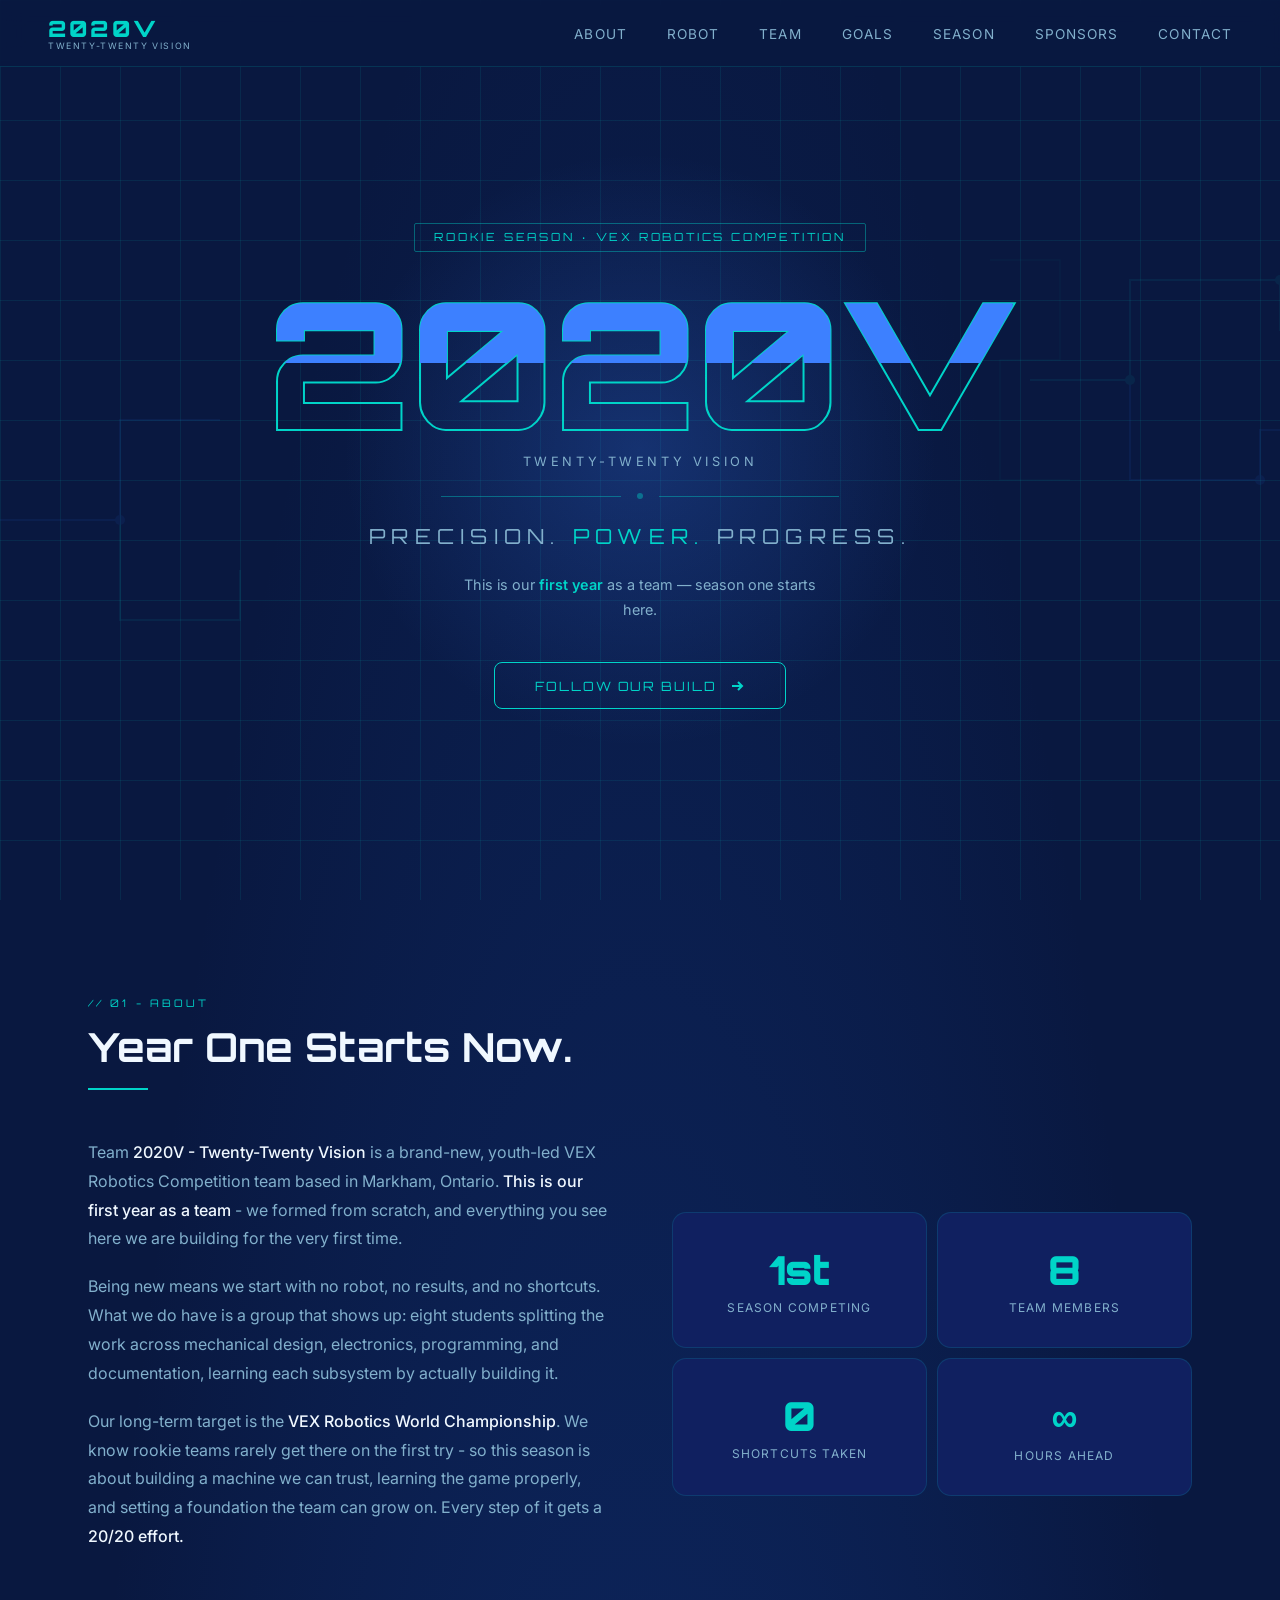
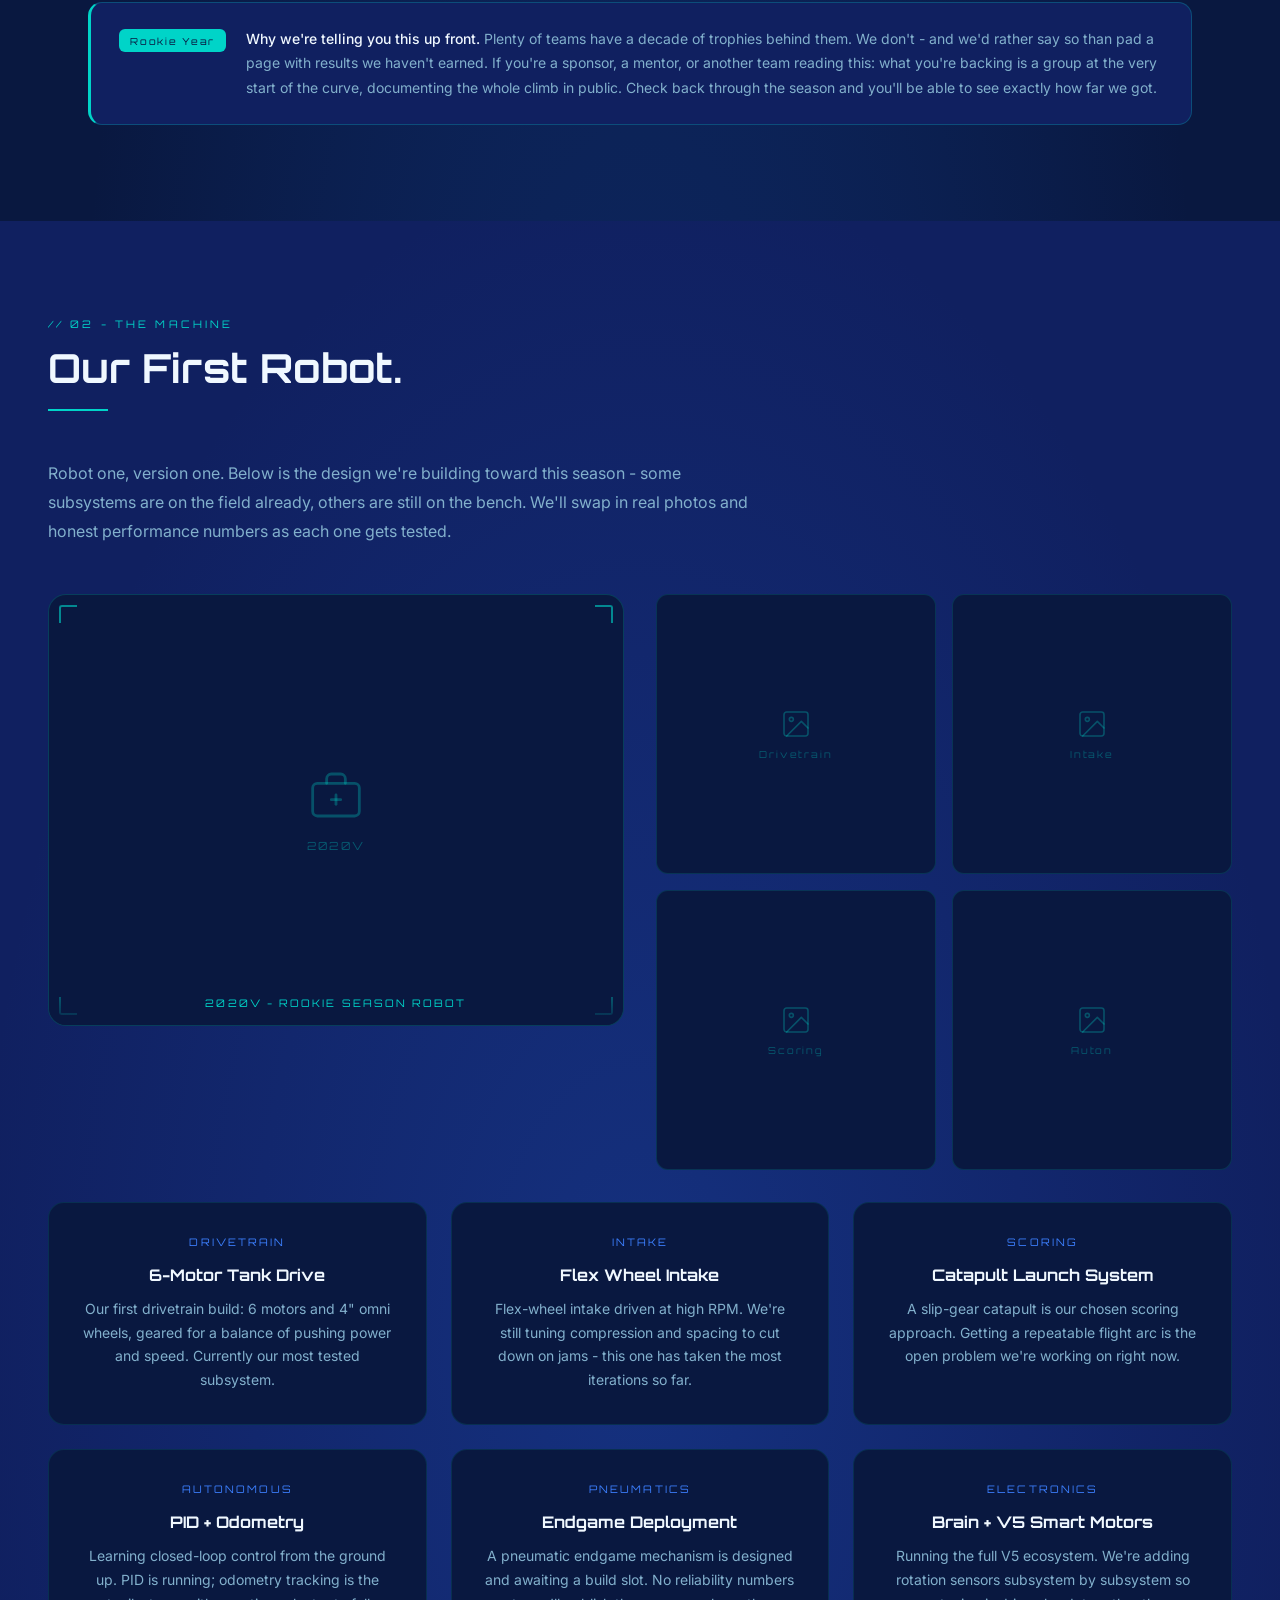
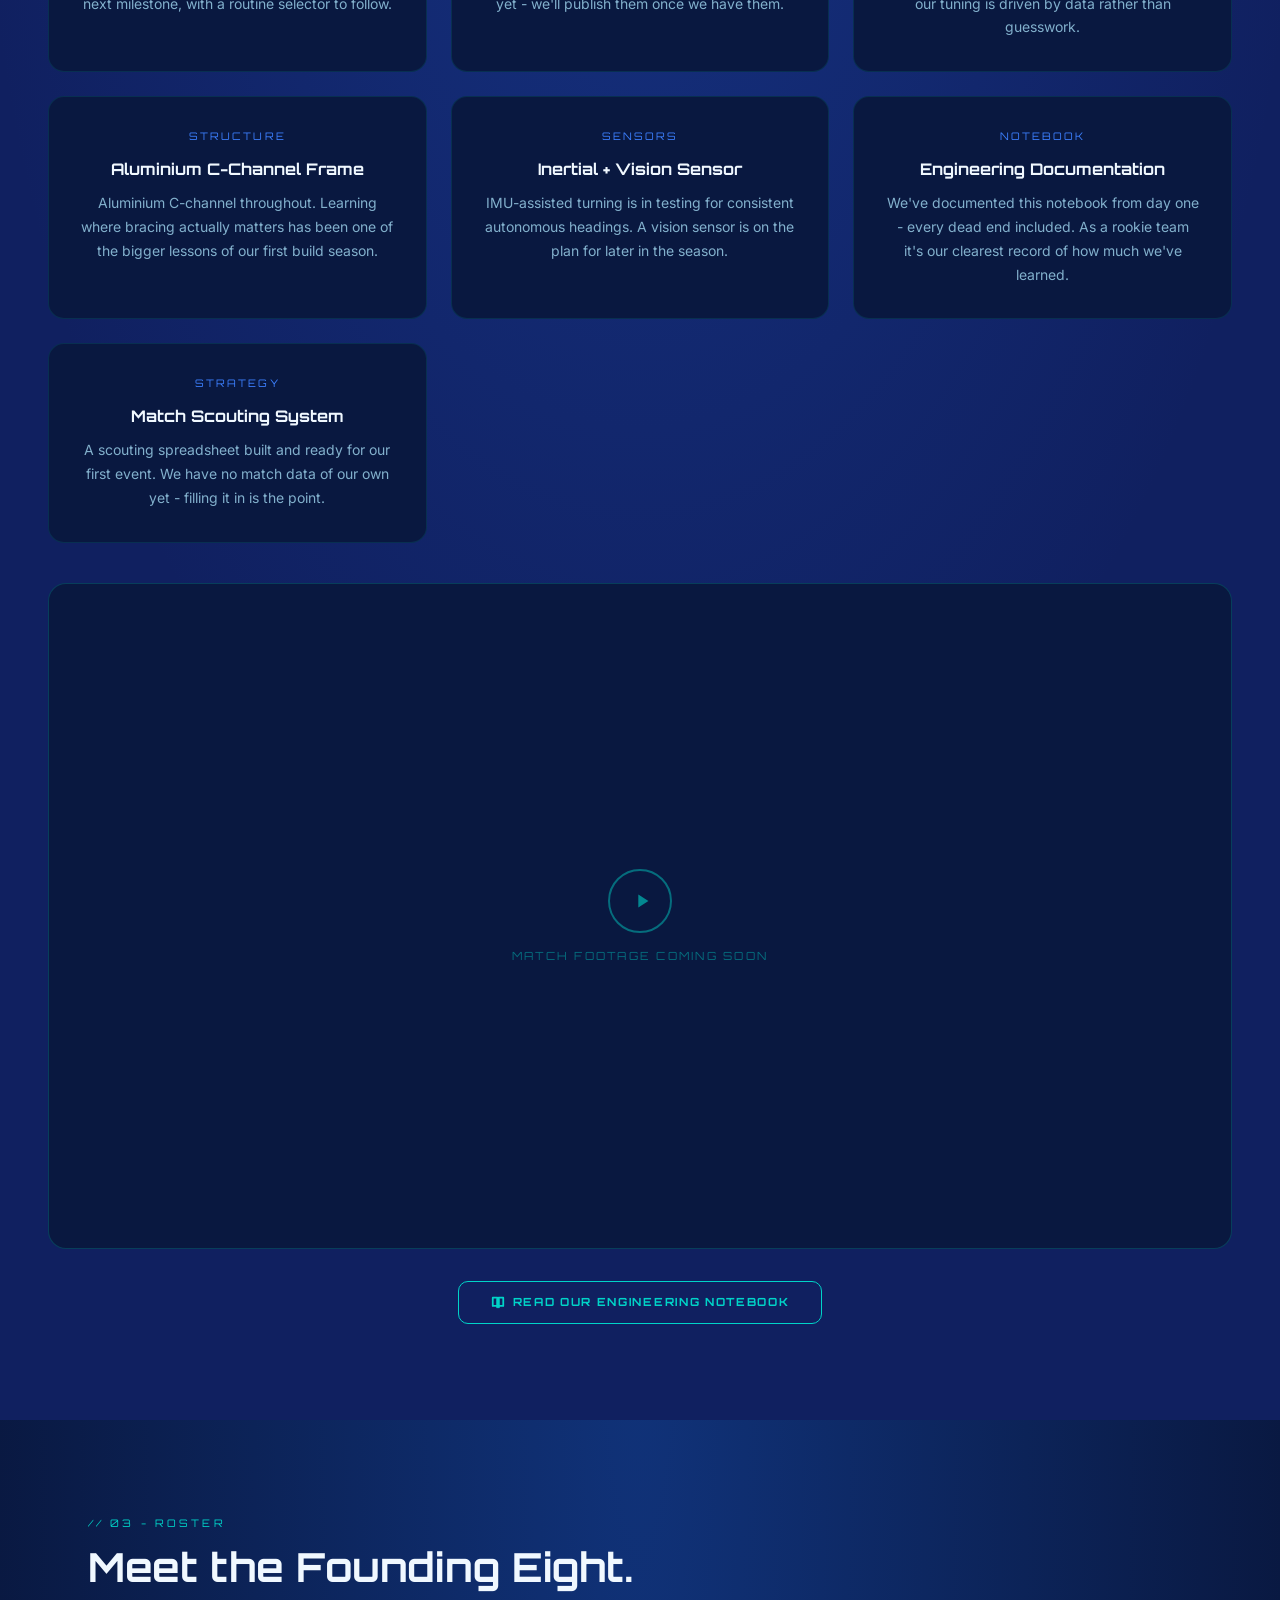
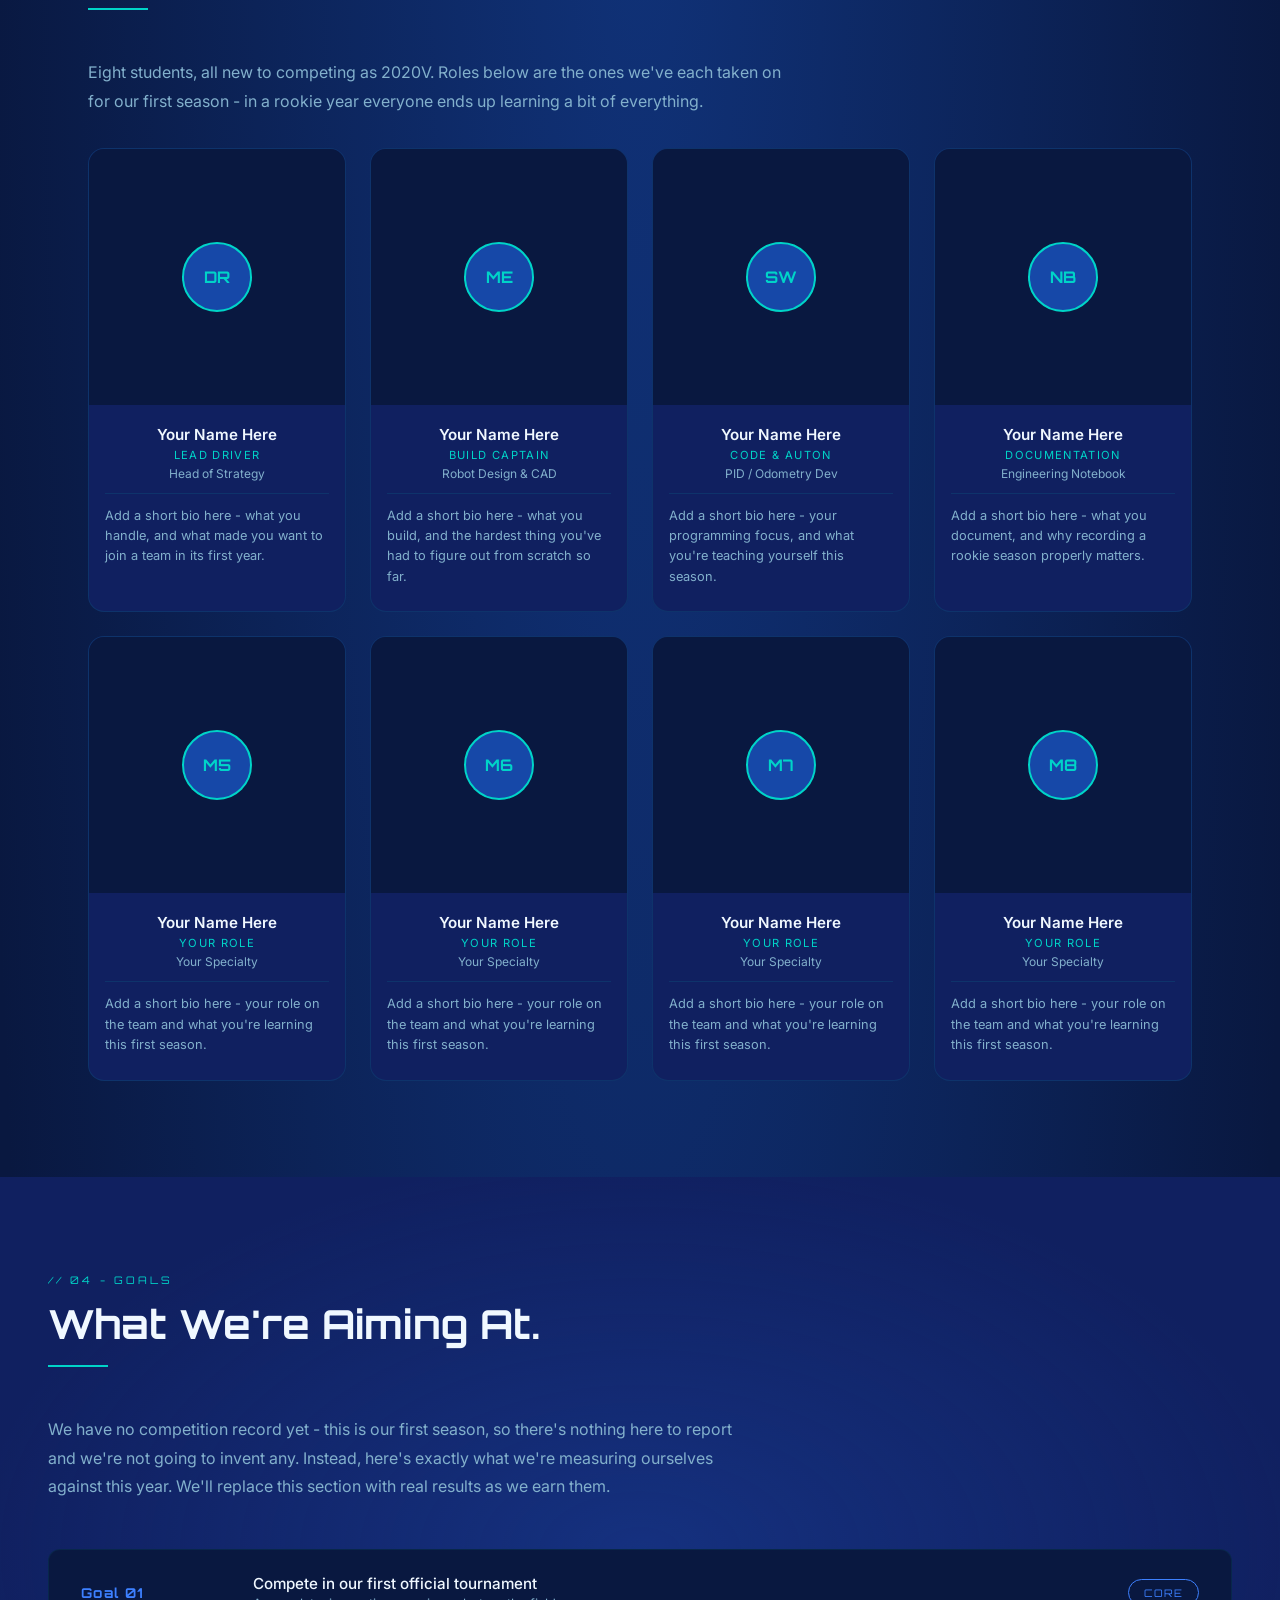
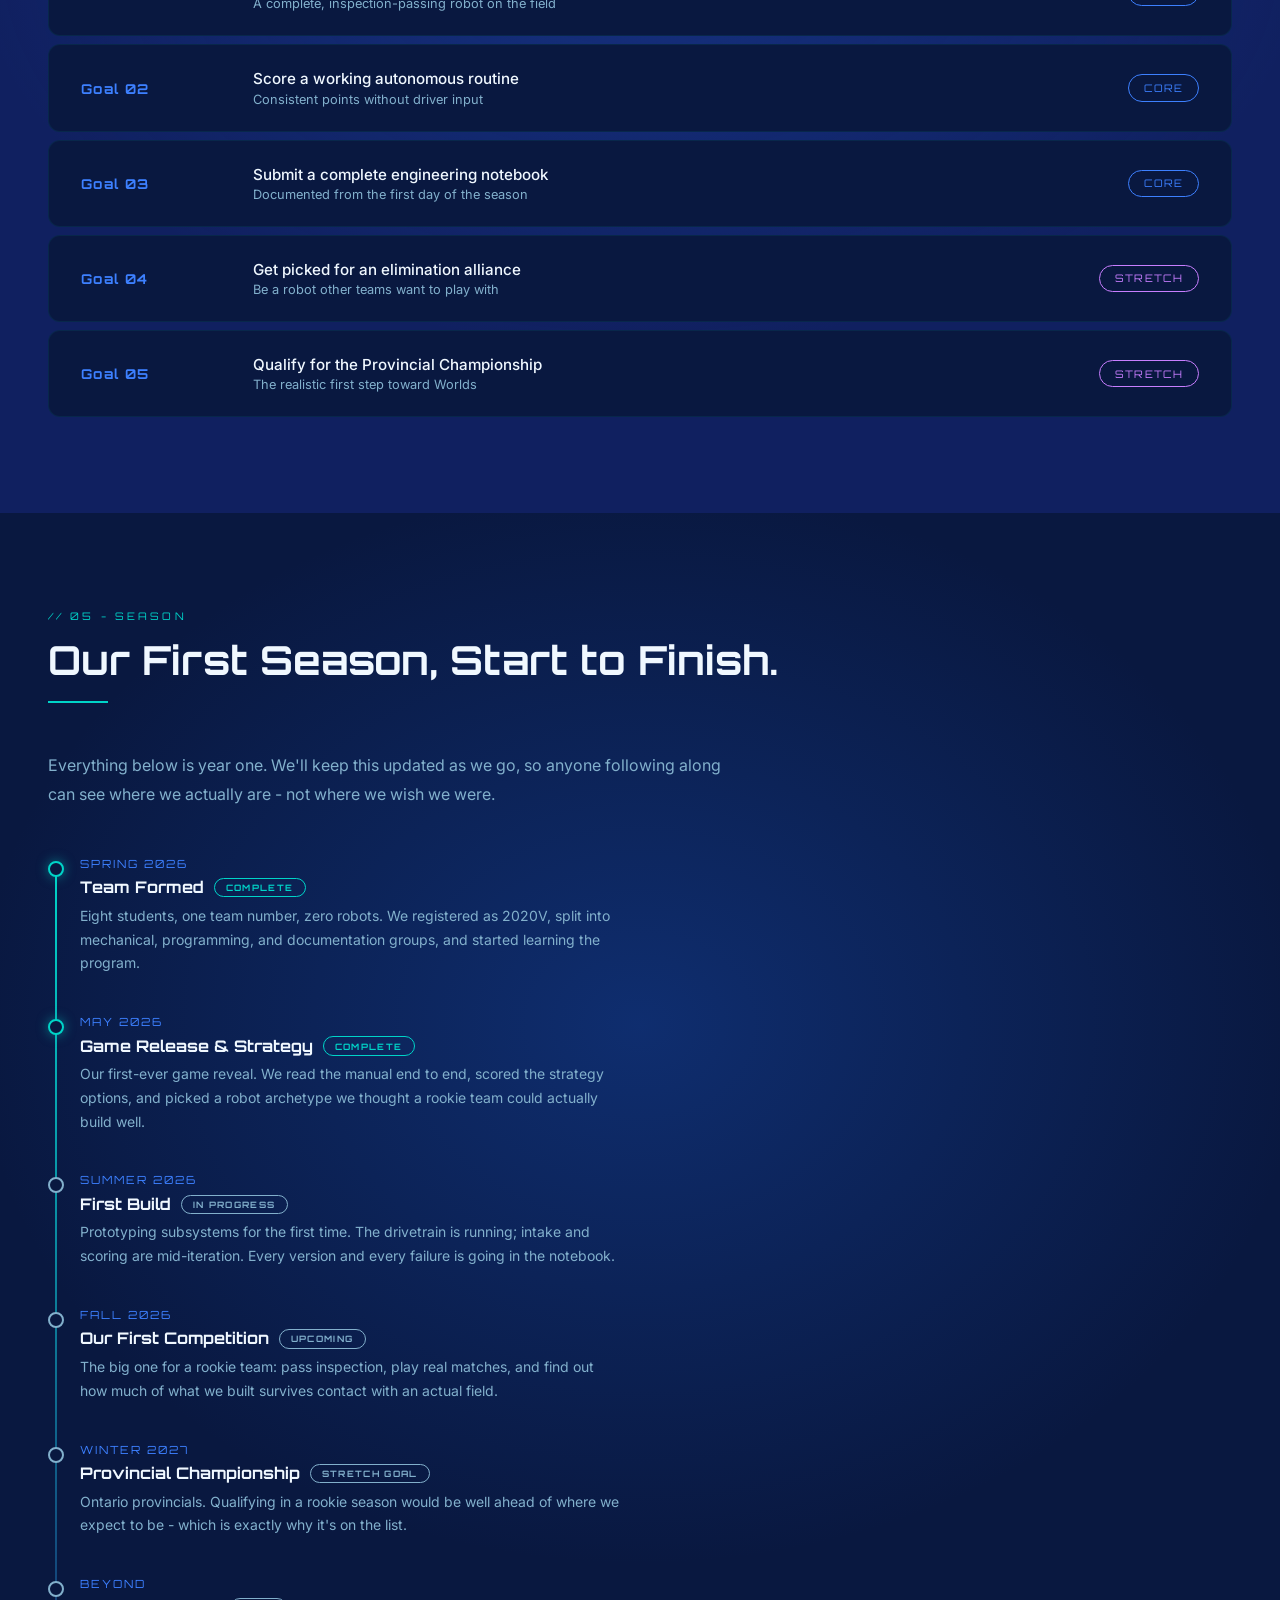
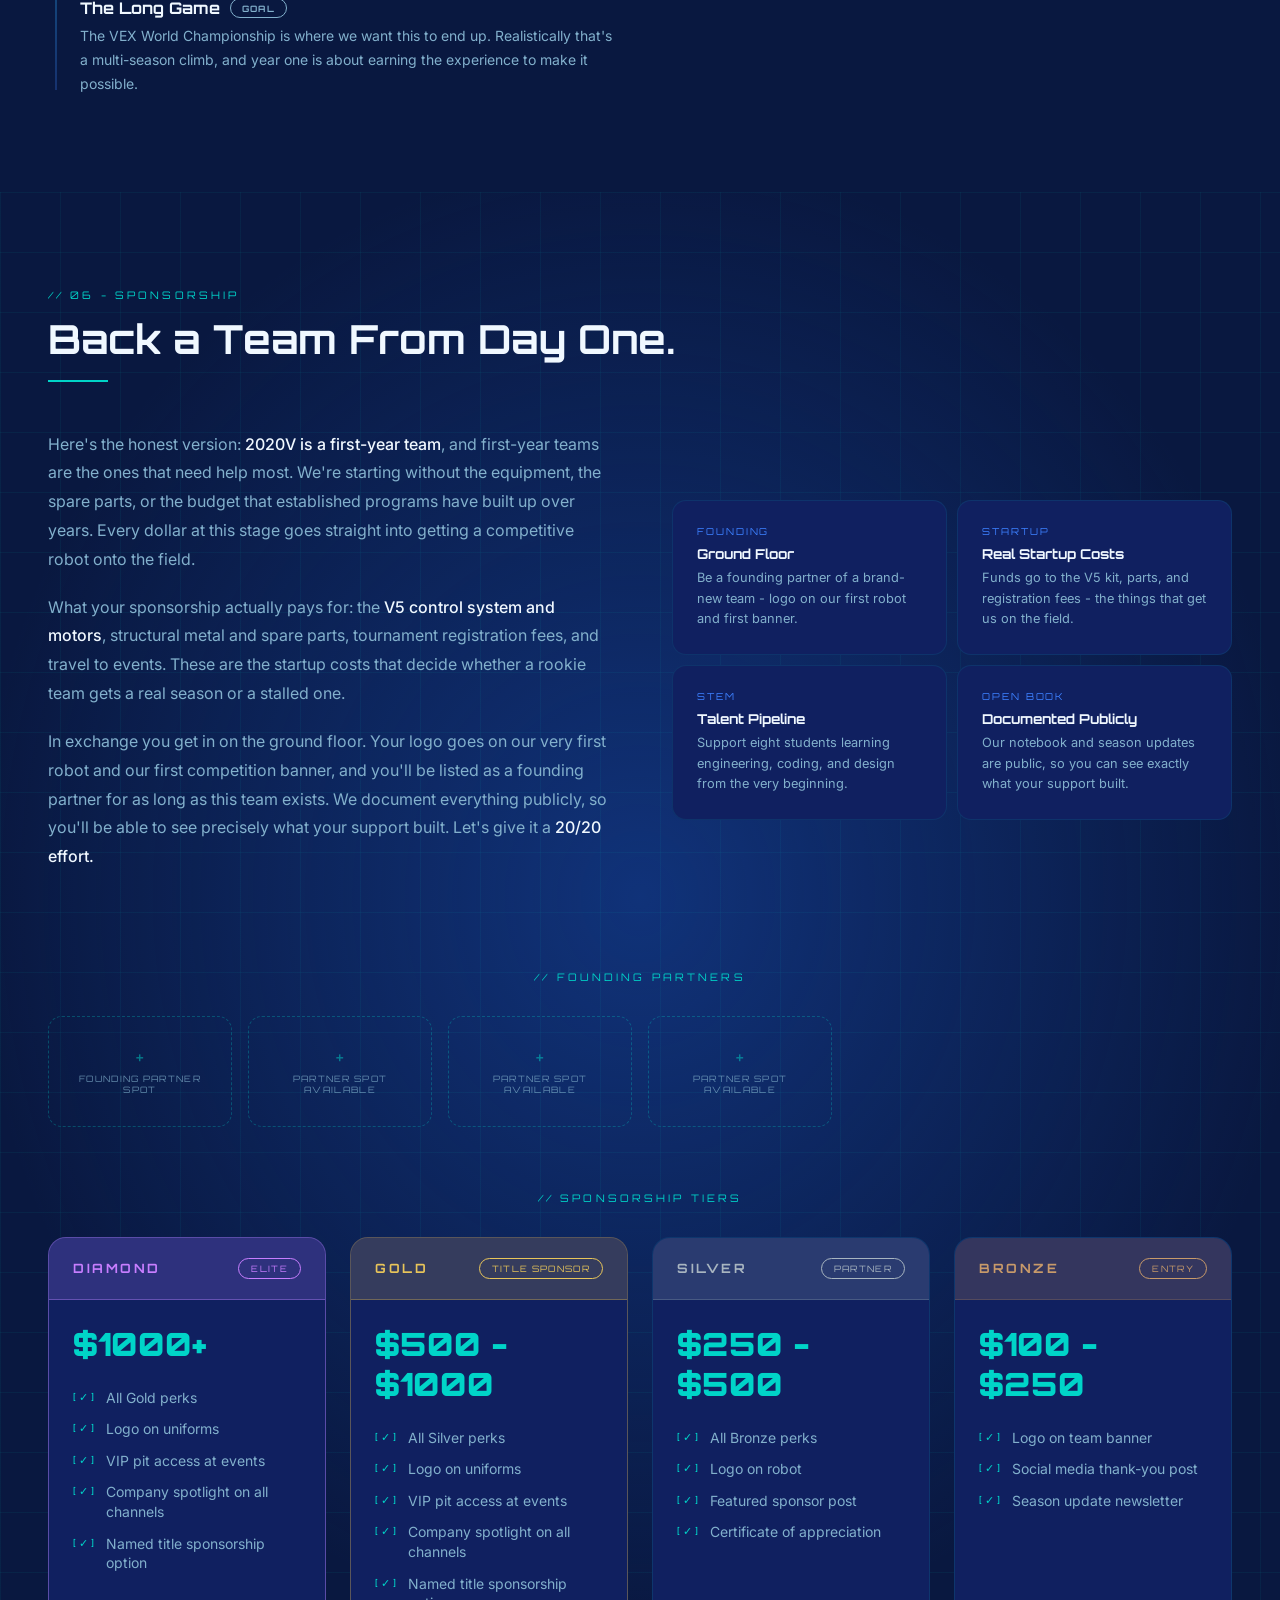
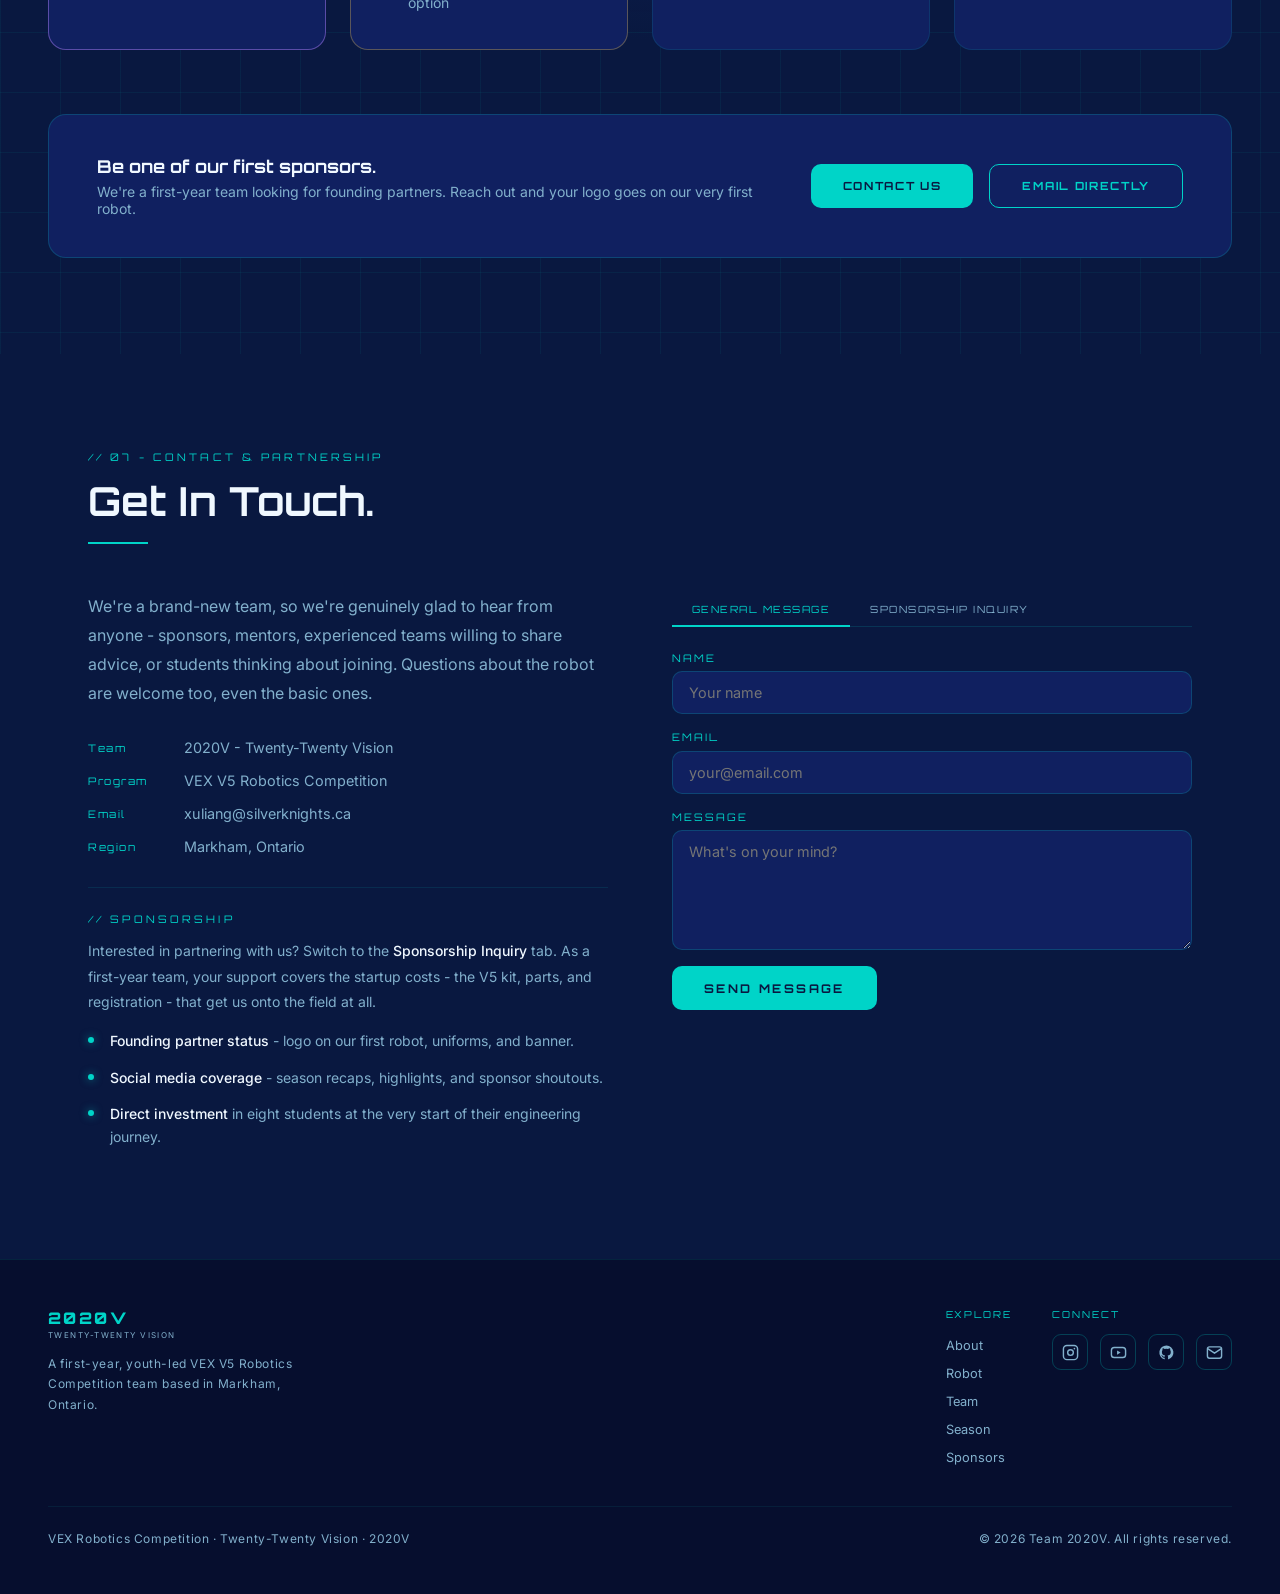
==== commit 2a63f808: "Update print statement from 'Hello' to 'Goodbye'" ====
--- a/index.html
+++ b/index.html
@@ -3,23 +3,23 @@
 <head>
 <meta charset="UTF-8">
 <meta name="viewport" content="width=device-width, initial-scale=1.0">
-<title>2020V — Twenty-Twenty Vision | VEX Robotics Competition Team</title>
-<meta name="description" content="Team 2020V (Twenty-Twenty Vision) is a youth-led VEX V5 Robotics Competition team from Markham, Ontario, building toward the VEX World Championship. Meet the team, see the robot, and partner with us.">
+<title>2020V — Twenty-Twenty Vision | Rookie VEX Robotics Team</title>
+<meta name="description" content="Team 2020V (Twenty-Twenty Vision) is a brand-new, youth-led VEX V5 Robotics Competition team from Markham, Ontario. This is our rookie season — follow the build from day one, and help us get to the field.">
 <meta name="theme-color" content="#091840">
 
 <!-- Social sharing (Open Graph / Twitter) -->
 <!-- TODO: replace og:url with your real domain once deployed, and add og-image.jpg (1200x630) to this folder -->
 <meta property="og:type" content="website">
 <meta property="og:site_name" content="Team 2020V">
-<meta property="og:title" content="2020V — Twenty-Twenty Vision | VEX Robotics">
-<meta property="og:description" content="Youth-led VEX V5 Robotics Competition team from Markham, Ontario. Precision. Power. Progress.">
+<meta property="og:title" content="2020V — Rookie Season | VEX Robotics">
+<meta property="og:description" content="A brand-new VEX V5 Robotics Competition team from Markham, Ontario. Season one starts now. Precision. Power. Progress.">
 <meta property="og:url" content="https://example.com/">
 <meta property="og:image" content="og-image.jpg">
 <meta property="og:image:width" content="1200">
 <meta property="og:image:height" content="630">
 <meta name="twitter:card" content="summary_large_image">
-<meta name="twitter:title" content="2020V — Twenty-Twenty Vision | VEX Robotics">
-<meta name="twitter:description" content="Youth-led VEX V5 Robotics Competition team from Markham, Ontario. Precision. Power. Progress.">
+<meta name="twitter:title" content="2020V — Rookie Season | VEX Robotics">
+<meta name="twitter:description" content="A brand-new VEX V5 Robotics Competition team from Markham, Ontario. Season one starts now.">
 <meta name="twitter:image" content="og-image.jpg">
 
 <!-- Favicon: inline SVG, no extra file needed -->
@@ -1641,6 +1641,63 @@
     .footer-bottom { flex-direction: column; text-align: left; }
   }
 
+  /* ── ROOKIE-SEASON ELEMENTS ── */
+  .hero-rookie {
+    font-size: 0.9rem;
+    color: var(--muted);
+    line-height: 1.7;
+    margin: -1.5rem auto 2.5rem;
+    max-width: 42ch;
+  }
+
+  .hero-rookie strong { color: var(--aqua); font-weight: 600; }
+
+  /* Callout explaining the team's first-year status */
+  .rookie-note {
+    display: flex;
+    gap: 1.25rem;
+    align-items: flex-start;
+    background: var(--dark-blue);
+    border: 1px solid rgba(0,212,200,0.25);
+    border-left: 3px solid var(--aqua);
+    border-radius: 14px;
+    padding: 1.5rem 1.75rem;
+    margin-top: 2rem;
+  }
+
+  .rookie-note-icon {
+    font-family: 'Orbitron', monospace;
+    font-size: 0.6rem;
+    letter-spacing: 0.18em;
+    color: var(--navy);
+    background: var(--aqua);
+    padding: 0.35rem 0.7rem;
+    border-radius: 6px;
+    white-space: nowrap;
+    flex-shrink: 0;
+    margin-top: 2px;
+  }
+
+  .rookie-note p {
+    font-size: 0.875rem;
+    color: var(--muted);
+    line-height: 1.75;
+    margin: 0;
+  }
+
+  .rookie-note p strong { color: var(--white); font-weight: 500; }
+
+  /* Goal badges reuse .achievement-badge, tinted as forward-looking */
+  .badge-goal     { border-color: var(--electric); color: var(--electric); }
+  .badge-stretch  { border-color: #C87EFF; color: #C87EFF; }
+
+  .achievement-row:hover .achievement-badge.badge-goal    { box-shadow: 0 0 14px rgba(61,128,255,0.55); }
+  .achievement-row:hover .achievement-badge.badge-stretch { box-shadow: 0 0 14px rgba(200,126,255,0.55); }
+
+  @media (max-width: 600px) {
+    .rookie-note { flex-direction: column; gap: 0.9rem; }
+  }
+
   /* ── REDUCED MOTION ──
      Honours the OS "Reduce Motion" setting: stops every looping animation
      and collapses transitions, while forcing scroll-revealed elements to
@@ -1683,7 +1740,7 @@
     <li><a href="#about">About</a></li>
     <li><a href="#robot">Robot</a></li>
     <li><a href="#team">Team</a></li>
-    <li><a href="#achievements">Results</a></li>
+    <li><a href="#achievements">Goals</a></li>
     <li><a href="#season">Season</a></li>
     <li><a href="#sponsors">Sponsors</a></li>
     <li><a href="#contact">Contact</a></li>
@@ -1697,7 +1754,7 @@
     <a href="#about">About</a>
     <a href="#robot">Robot</a>
     <a href="#team">Team</a>
-    <a href="#achievements">Results</a>
+    <a href="#achievements">Goals</a>
     <a href="#season">Season</a>
     <a href="#sponsors">Sponsors</a>
     <a href="#contact">Contact</a>
@@ -1725,13 +1782,14 @@
     <circle cx="50" cy="150" r="5" fill="#2979FF"/>
   </svg>
   <div class="hero-content">
-    <div class="hero-tag">VEX Robotics Competition</div>
+    <div class="hero-tag">Rookie Season · VEX Robotics Competition</div>
     <h1 class="hero-number" aria-label="2020V — Twenty-Twenty Vision">2020V</h1>
     <div style="font-family:'Inter',sans-serif;font-size:0.8rem;letter-spacing:0.28em;text-transform:uppercase;color:var(--muted);margin-top:0.75rem;">Twenty-Twenty Vision</div>
     <div class="scanline"><div class="scanline-dot"></div></div>
     <div class="hero-tagline">Precision. <span>Power.</span> Progress.</div>
+    <p class="hero-rookie">This is our <strong>first year</strong> as a team — season one starts here.</p>
     <a class="hero-cta" href="#about">
-      Explore The Team
+      Follow Our Build
       <svg viewBox="0 0 16 16" fill="none" stroke="currentColor" stroke-width="2">
         <path d="M3 8h10M9 4l4 4-4 4"/>
       </svg>
@@ -1742,32 +1800,37 @@
 <!-- ABOUT -->
 <section id="about">
   <div class="section-label">// 01 - About</div>
-  <h2 class="section-title">Built to Compete.</h2>
+  <h2 class="section-title">Year One Starts Now.</h2>
   <div class="section-rule"></div>
   <div class="about-grid">
     <div class="about-text">
-      <p>Team <strong>2020V - Twenty-Twenty Vision</strong> is a youth-led, competitive VEX Robotics team aiming to compete at the <strong>VEX Robotics World Championship in April 2027</strong>. Our team is full of dedicated, relentless, passionate individuals with years of experience in robotics. We're not just building robots - we're learning, innovating, and solving problems under pressure.</p>
-      <p>Our team combines mechanical design, electronics, and software to field a machine that's fast, reliable, and built to win.</p>
-      <p>From our first competition scrimmage to qualification events and regionals, our team gives everything a <strong>20/20 effort.</strong></p>
+      <p>Team <strong>2020V - Twenty-Twenty Vision</strong> is a brand-new, youth-led VEX Robotics Competition team based in Markham, Ontario. <strong>This is our first year as a team</strong> - we formed from scratch, and everything you see here we are building for the very first time.</p>
+      <p>Being new means we start with no robot, no results, and no shortcuts. What we do have is a group that shows up: eight students splitting the work across mechanical design, electronics, programming, and documentation, learning each subsystem by actually building it.</p>
+      <p>Our long-term target is the <strong>VEX Robotics World Championship</strong>. We know rookie teams rarely get there on the first try - so this season is about building a machine we can trust, learning the game properly, and setting a foundation the team can grow on. Every step of it gets a <strong>20/20 effort.</strong></p>
     </div>
     <div class="stats-grid">
       <div class="stat-cell">
-        <span class="stat-number">3+</span>
-        <div class="stat-label">Seasons Competing</div>
-      </div>
-      <div class="stat-cell">
-        <span class="stat-number">15+</span>
-        <div class="stat-label">Tournaments Entered</div>
+        <span class="stat-number">1st</span>
+        <div class="stat-label">Season Competing</div>
       </div>
       <div class="stat-cell">
         <span class="stat-number">8</span>
         <div class="stat-label">Team Members</div>
       </div>
       <div class="stat-cell">
+        <span class="stat-number">0</span>
+        <div class="stat-label">Shortcuts Taken</div>
+      </div>
+      <div class="stat-cell">
         <span class="stat-number">∞</span>
-        <div class="stat-label">Hours Logged</div>
+        <div class="stat-label">Hours Ahead</div>
       </div>
     </div>
+  </div>
+
+  <div class="rookie-note">
+    <span class="rookie-note-icon">Rookie Year</span>
+    <p><strong>Why we're telling you this up front.</strong> Plenty of teams have a decade of trophies behind them. We don't - and we'd rather say so than pad a page with results we haven't earned. If you're a sponsor, a mentor, or another team reading this: what you're backing is a group at the very start of the curve, documenting the whole climb in public. Check back through the season and you'll be able to see exactly how far we got.</p>
   </div>
 </section>
 
@@ -1775,8 +1838,9 @@
 <div class="robot-section" id="robot">
   <div class="robot-inner">
     <div class="section-label">// 02 - The Machine</div>
-    <h2 class="section-title">This Season's Robot.</h2>
+    <h2 class="section-title">Our First Robot.</h2>
     <div class="section-rule"></div>
+    <p style="color:var(--muted);line-height:1.8;max-width:70ch;margin-bottom:0.5rem;">Robot one, version one. Below is the design we're building toward this season - some subsystems are on the field already, others are still on the bench. We'll swap in real photos and honest performance numbers as each one gets tested.</p>
     <!-- Robot image showcase -->
     <div class="robot-showcase">
       <div class="robot-img-wrap">
@@ -1792,7 +1856,7 @@
         <div class="robot-img-corner tr"></div>
         <div class="robot-img-corner bl"></div>
         <div class="robot-img-corner br"></div>
-        <div class="robot-img-caption">2020V - 2025/26 Competition Robot</div>
+        <div class="robot-img-caption">2020V - Rookie Season Robot</div>
       </div>
 
       <div class="robot-gallery">
@@ -1832,52 +1896,52 @@
       <div class="feature-card">
         <div class="feature-icon">DRIVETRAIN</div>
         <div class="feature-title">6-Motor Tank Drive</div>
-        <p class="feature-desc">High-torque 6-motor drivetrain with 4" omni wheels optimized for pushing power and field traversal speed.</p>
+        <p class="feature-desc">Our first drivetrain build: 6 motors and 4&quot; omni wheels, geared for a balance of pushing power and speed. Currently our most tested subsystem.</p>
       </div>
       <div class="feature-card">
         <div class="feature-icon">INTAKE</div>
         <div class="feature-title">Flex Wheel Intake</div>
-        <p class="feature-desc">Rubber flex wheels run at maximum RPM for aggressive game object collection. Zero jams under match pressure.</p>
+        <p class="feature-desc">Flex-wheel intake driven at high RPM. We're still tuning compression and spacing to cut down on jams - this one has taken the most iterations so far.</p>
       </div>
       <div class="feature-card">
         <div class="feature-icon">SCORING</div>
         <div class="feature-title">Catapult Launch System</div>
-        <p class="feature-desc">Slip-gear catapult tuned for match load shots with a repeatable flight arc. Minimal charge time between shots.</p>
+        <p class="feature-desc">A slip-gear catapult is our chosen scoring approach. Getting a repeatable flight arc is the open problem we're working on right now.</p>
       </div>
       <div class="feature-card">
         <div class="feature-icon">AUTONOMOUS</div>
         <div class="feature-title">PID + Odometry</div>
-        <p class="feature-desc">Closed-loop PID control with odometry tracking for precise positioning. Multiple auton routines selectable pre-match.</p>
+        <p class="feature-desc">Learning closed-loop control from the ground up. PID is running; odometry tracking is the next milestone, with a routine selector to follow.</p>
       </div>
       <div class="feature-card">
         <div class="feature-icon">PNEUMATICS</div>
         <div class="feature-title">Endgame Deployment</div>
-        <p class="feature-desc">Pneumatic-actuated endgame mechanism fires in under 0.3 seconds. Pressure tuned for reliability across repeated activations.</p>
+        <p class="feature-desc">A pneumatic endgame mechanism is designed and awaiting a build slot. No reliability numbers yet - we'll publish them once we have them.</p>
       </div>
       <div class="feature-card">
         <div class="feature-icon">ELECTRONICS</div>
         <div class="feature-title">Brain + V5 Smart Motors</div>
-        <p class="feature-desc">Full V5 ecosystem with real-time telemetry monitoring. Rotation sensors on all critical subsystems for data-driven tuning.</p>
+        <p class="feature-desc">Running the full V5 ecosystem. We're adding rotation sensors subsystem by subsystem so our tuning is driven by data rather than guesswork.</p>
       </div>
       <div class="feature-card">
         <div class="feature-icon">STRUCTURE</div>
         <div class="feature-title">Aluminium C-Channel Frame</div>
-        <p class="feature-desc">Full aluminium C-channel construction keeps weight low while maintaining rigidity. Every joint double-braced against match impacts.</p>
+        <p class="feature-desc">Aluminium C-channel throughout. Learning where bracing actually matters has been one of the bigger lessons of our first build season.</p>
       </div>
       <div class="feature-card">
         <div class="feature-icon">SENSORS</div>
         <div class="feature-title">Inertial + Vision Sensor</div>
-        <p class="feature-desc">IMU-assisted turning for consistent autonomous heading. Vision sensor used for target tracking and game object detection.</p>
+        <p class="feature-desc">IMU-assisted turning is in testing for consistent autonomous headings. A vision sensor is on the plan for later in the season.</p>
       </div>
       <div class="feature-card">
         <div class="feature-icon">NOTEBOOK</div>
         <div class="feature-title">Engineering Documentation</div>
-        <p class="feature-desc">Full engineering notebook documenting every design decision, test result, and iteration - built for Excellence Award judging.</p>
+        <p class="feature-desc">We've documented this notebook from day one - every dead end included. As a rookie team it's our clearest record of how much we've learned.</p>
       </div>
       <div class="feature-card">
         <div class="feature-icon">STRATEGY</div>
         <div class="feature-title">Match Scouting System</div>
-        <p class="feature-desc">Custom scouting spreadsheet tracking opponent cycles, autonomous consistency, and endgame success rates across all events.</p>
+        <p class="feature-desc">A scouting spreadsheet built and ready for our first event. We have no match data of our own yet - filling it in is the point.</p>
       </div>
     </div>
 
@@ -1916,8 +1980,9 @@
 <!-- TEAM -->
 <section id="team">
   <div class="section-label">// 03 - Roster</div>
-  <h2 class="section-title">The People Behind the Robot.</h2>
+  <h2 class="section-title">Meet the Founding Eight.</h2>
   <div class="section-rule"></div>
+  <p style="color:var(--muted);line-height:1.8;max-width:70ch;margin-bottom:-1rem;">Eight students, all new to competing as 2020V. Roles below are the ones we've each taken on for our first season - in a rookie year everyone ends up learning a bit of everything.</p>
   <div class="team-grid">
 
     <div class="member-card">
@@ -1932,7 +1997,7 @@
         <div class="member-name">Your Name Here</div>
         <div class="member-role">Lead Driver</div>
         <div class="member-grade">Head of Strategy</div>
-        <p class="member-bio">Add a short bio here - your role on the team, what you handle, and what drives you to compete.</p>
+        <p class="member-bio">Add a short bio here - what you handle, and what made you want to join a team in its first year.</p>
       </div>
     </div>
 
@@ -1947,7 +2012,7 @@
         <div class="member-name">Your Name Here</div>
         <div class="member-role">Build Captain</div>
         <div class="member-grade">Robot Design & CAD</div>
-        <p class="member-bio">Add a short bio here - your role on the team, what you build, and what engineering challenges you enjoy most.</p>
+        <p class="member-bio">Add a short bio here - what you build, and the hardest thing you've had to figure out from scratch so far.</p>
       </div>
     </div>
 
@@ -1962,7 +2027,7 @@
         <div class="member-name">Your Name Here</div>
         <div class="member-role">Code & Auton</div>
         <div class="member-grade">PID / Odometry Dev</div>
-        <p class="member-bio">Add a short bio here - your role, your programming focus, and how you approach autonomous routines.</p>
+        <p class="member-bio">Add a short bio here - your programming focus, and what you're teaching yourself this season.</p>
       </div>
     </div>
 
@@ -1977,7 +2042,7 @@
         <div class="member-name">Your Name Here</div>
         <div class="member-role">Documentation</div>
         <div class="member-grade">Engineering Notebook</div>
-        <p class="member-bio">Add a short bio here - your role, what you document, and why the engineering process matters to you.</p>
+        <p class="member-bio">Add a short bio here - what you document, and why recording a rookie season properly matters.</p>
       </div>
     </div>
 
@@ -1992,7 +2057,7 @@
         <div class="member-name">Your Name Here</div>
         <div class="member-role">Your Role</div>
         <div class="member-grade">Your Specialty</div>
-        <p class="member-bio">Add a short bio here - your role on the team and what you contribute.</p>
+        <p class="member-bio">Add a short bio here - your role on the team and what you're learning this first season.</p>
       </div>
     </div>
 
@@ -2007,7 +2072,7 @@
         <div class="member-name">Your Name Here</div>
         <div class="member-role">Your Role</div>
         <div class="member-grade">Your Specialty</div>
-        <p class="member-bio">Add a short bio here - your role on the team and what you contribute.</p>
+        <p class="member-bio">Add a short bio here - your role on the team and what you're learning this first season.</p>
       </div>
     </div>
 
@@ -2022,7 +2087,7 @@
         <div class="member-name">Your Name Here</div>
         <div class="member-role">Your Role</div>
         <div class="member-grade">Your Specialty</div>
-        <p class="member-bio">Add a short bio here - your role on the team and what you contribute.</p>
+        <p class="member-bio">Add a short bio here - your role on the team and what you're learning this first season.</p>
       </div>
     </div>
 
@@ -2037,7 +2102,7 @@
         <div class="member-name">Your Name Here</div>
         <div class="member-role">Your Role</div>
         <div class="member-grade">Your Specialty</div>
-        <p class="member-bio">Add a short bio here - your role on the team and what you contribute.</p>
+        <p class="member-bio">Add a short bio here - your role on the team and what you're learning this first season.</p>
       </div>
     </div>
 
@@ -2047,49 +2112,53 @@
 <!-- ACHIEVEMENTS -->
 <div class="achievements-section" id="achievements">
   <div class="achievements-inner">
-    <div class="section-label">// 04 - Results</div>
-    <h2 class="section-title">Competition Record.</h2>
+    <div class="section-label">// 04 - Goals</div>
+    <h2 class="section-title">What We're Aiming At.</h2>
     <div class="section-rule"></div>
+    <p style="color:var(--muted);line-height:1.8;max-width:70ch;">We have no competition record yet - this is our first season, so there's nothing here to report and we're not going to invent any. Instead, here's exactly what we're measuring ourselves against this year. We'll replace this section with real results as we earn them.</p>
+
+    <!-- Once you have actual results, swap these goal rows for achievement rows:
+         use badge-gold / badge-silver and a real event name + year. -->
     <div class="achievements-list">
       <div class="achievement-row">
-        <div class="achievement-year">2024 – 25</div>
+        <div class="achievement-year">Goal 01</div>
         <div>
-          <div class="achievement-name">Tournament Champions</div>
-          <div class="achievement-event">Regional Qualifier - Alliance Captain</div>
-        </div>
-        <div class="achievement-badge badge-gold">Champion</div>
+          <div class="achievement-name">Compete in our first official tournament</div>
+          <div class="achievement-event">A complete, inspection-passing robot on the field</div>
+        </div>
+        <div class="achievement-badge badge-goal">Core</div>
       </div>
       <div class="achievement-row">
-        <div class="achievement-year">2024 – 25</div>
+        <div class="achievement-year">Goal 02</div>
         <div>
-          <div class="achievement-name">Excellence Award</div>
-          <div class="achievement-event">Signature Event - Engineering Notebook</div>
-        </div>
-        <div class="achievement-badge badge-gold">Excellence</div>
+          <div class="achievement-name">Score a working autonomous routine</div>
+          <div class="achievement-event">Consistent points without driver input</div>
+        </div>
+        <div class="achievement-badge badge-goal">Core</div>
       </div>
       <div class="achievement-row">
-        <div class="achievement-year">2024 – 25</div>
+        <div class="achievement-year">Goal 03</div>
         <div>
-          <div class="achievement-name">Skills 3rd Place</div>
-          <div class="achievement-event">State Championship - Driver + Autonomous</div>
-        </div>
-        <div class="achievement-badge badge-silver">Skills</div>
+          <div class="achievement-name">Submit a complete engineering notebook</div>
+          <div class="achievement-event">Documented from the first day of the season</div>
+        </div>
+        <div class="achievement-badge badge-goal">Core</div>
       </div>
       <div class="achievement-row">
-        <div class="achievement-year">2023 – 24</div>
+        <div class="achievement-year">Goal 04</div>
         <div>
-          <div class="achievement-name">Finalist Alliance</div>
-          <div class="achievement-event">Invitational Tournament</div>
-        </div>
-        <div class="achievement-badge badge-silver">Finalist</div>
+          <div class="achievement-name">Get picked for an elimination alliance</div>
+          <div class="achievement-event">Be a robot other teams want to play with</div>
+        </div>
+        <div class="achievement-badge badge-stretch">Stretch</div>
       </div>
       <div class="achievement-row">
-        <div class="achievement-year">2023 – 24</div>
+        <div class="achievement-year">Goal 05</div>
         <div>
-          <div class="achievement-name">Design Award</div>
-          <div class="achievement-event">Regional Scrimmage</div>
-        </div>
-        <div class="achievement-badge">Award</div>
+          <div class="achievement-name">Qualify for the Provincial Championship</div>
+          <div class="achievement-event">The realistic first step toward Worlds</div>
+        </div>
+        <div class="achievement-badge badge-stretch">Stretch</div>
       </div>
     </div>
   </div>
@@ -2103,43 +2172,51 @@
 <div class="timeline-section" id="season">
   <div class="timeline-inner">
     <div class="section-label">// 05 - Season</div>
-    <h2 class="section-title">The Road to Worlds.</h2>
+    <h2 class="section-title">Our First Season, Start to Finish.</h2>
     <div class="section-rule"></div>
+    <p style="color:var(--muted);line-height:1.8;max-width:70ch;">Everything below is year one. We'll keep this updated as we go, so anyone following along can see where we actually are - not where we wish we were.</p>
 
     <div class="timeline">
       <div class="timeline-item reveal">
         <div class="timeline-node"></div>
-        <div class="timeline-date">May 2026</div>
-        <div class="timeline-title">Season Kickoff<span class="timeline-flag done">Complete</span></div>
-        <p class="timeline-desc">New game released. Team breaks down the rules, scores strategy options, and locks in a robot archetype for the season.</p>
+        <div class="timeline-date">Spring 2026</div>
+        <div class="timeline-title">Team Formed<span class="timeline-flag done">Complete</span></div>
+        <p class="timeline-desc">Eight students, one team number, zero robots. We registered as 2020V, split into mechanical, programming, and documentation groups, and started learning the program.</p>
       </div>
 
       <div class="timeline-item reveal">
         <div class="timeline-node"></div>
+        <div class="timeline-date">May 2026</div>
+        <div class="timeline-title">Game Release &amp; Strategy<span class="timeline-flag done">Complete</span></div>
+        <p class="timeline-desc">Our first-ever game reveal. We read the manual end to end, scored the strategy options, and picked a robot archetype we thought a rookie team could actually build well.</p>
+      </div>
+
+      <div class="timeline-item upcoming reveal">
+        <div class="timeline-node"></div>
         <div class="timeline-date">Summer 2026</div>
-        <div class="timeline-title">Prototype &amp; Build<span class="timeline-flag done">Complete</span></div>
-        <p class="timeline-desc">CAD, prototyping, and subsystem testing. Drivetrain and intake iterations documented in the engineering notebook.</p>
+        <div class="timeline-title">First Build<span class="timeline-flag">In Progress</span></div>
+        <p class="timeline-desc">Prototyping subsystems for the first time. The drivetrain is running; intake and scoring are mid-iteration. Every version and every failure is going in the notebook.</p>
       </div>
 
       <div class="timeline-item upcoming reveal">
         <div class="timeline-node"></div>
         <div class="timeline-date">Fall 2026</div>
-        <div class="timeline-title">First Qualifiers<span class="timeline-flag">Upcoming</span></div>
-        <p class="timeline-desc">Opening tournaments of the season. Driver practice, autonomous tuning, and early skills runs to bank a ranking score.</p>
+        <div class="timeline-title">Our First Competition<span class="timeline-flag">Upcoming</span></div>
+        <p class="timeline-desc">The big one for a rookie team: pass inspection, play real matches, and find out how much of what we built survives contact with an actual field.</p>
       </div>
 
       <div class="timeline-item upcoming reveal">
         <div class="timeline-node"></div>
         <div class="timeline-date">Winter 2027</div>
-        <div class="timeline-title">Provincial Championship<span class="timeline-flag">Upcoming</span></div>
-        <p class="timeline-desc">Ontario provincials. A qualifying berth here is the direct path to the World Championship field.</p>
+        <div class="timeline-title">Provincial Championship<span class="timeline-flag">Stretch Goal</span></div>
+        <p class="timeline-desc">Ontario provincials. Qualifying in a rookie season would be well ahead of where we expect to be - which is exactly why it's on the list.</p>
       </div>
 
       <div class="timeline-item upcoming reveal">
         <div class="timeline-node"></div>
-        <div class="timeline-date">April 2027</div>
-        <div class="timeline-title">VEX World Championship<span class="timeline-flag">Goal</span></div>
-        <p class="timeline-desc">Dallas, Texas. The target we've been building toward — competing against the best teams in the world.</p>
+        <div class="timeline-date">Beyond</div>
+        <div class="timeline-title">The Long Game<span class="timeline-flag">Goal</span></div>
+        <p class="timeline-desc">The VEX World Championship is where we want this to end up. Realistically that's a multi-season climb, and year one is about earning the experience to make it possible.</p>
       </div>
     </div>
   </div>
@@ -2149,35 +2226,35 @@
 <div class="sponsor-section" id="sponsors">
   <div class="sponsor-inner">
     <div class="section-label">// 06 - Sponsorship</div>
-    <h2 class="section-title">Partner With 2020V.</h2>
+    <h2 class="section-title">Back a Team From Day One.</h2>
     <div class="section-rule"></div>
 
     <div class="sponsor-intro">
       <div class="sponsor-intro-text">
-        <p>Team <strong>2020V</strong> is looking for partners who believe in the next generation of engineers, programmers, and problem-solvers. Your sponsorship puts your brand in front of a driven STEM community - at competitions, on our robot, and across our channels.</p>
-        <p>We compete hard, document everything, and represent every sponsor with pride. Whether you're a local business or a tech company, <strong>partnering with 2020V is a direct investment in future talent.</strong></p>
-        <p>By partnering with Team 2020V, you're investing directly in future talent while also gaining exposure in front of a vibrant STEM community. Your sponsorship will prominently display your brand at competitions, on our robot, and across our outreach channels. Whether you're a local business or a tech giant, your support will help us inspire future innovators and celebrate the spirit of teamwork and creativity. Together, let's give our <strong>20/20 effort!</strong></p>
+        <p>Here's the honest version: <strong>2020V is a first-year team</strong>, and first-year teams are the ones that need help most. We're starting without the equipment, the spare parts, or the budget that established programs have built up over years. Every dollar at this stage goes straight into getting a competitive robot onto the field.</p>
+        <p>What your sponsorship actually pays for: the <strong>V5 control system and motors</strong>, structural metal and spare parts, tournament registration fees, and travel to events. These are the startup costs that decide whether a rookie team gets a real season or a stalled one.</p>
+        <p>In exchange you get in on the ground floor. Your logo goes on our very first robot and our first competition banner, and you'll be listed as a founding partner for as long as this team exists. We document everything publicly, so you'll be able to see precisely what your support built. Let's give it a <strong>20/20 effort.</strong></p>
       </div>
       <div class="sponsor-why-grid">
         <div class="sponsor-why-cell">
-          <div class="sponsor-why-icon">VISIBILITY</div>
-          <div class="sponsor-why-title">Brand on Robot</div>
-          <p class="sponsor-why-desc">Your logo on our robot, uniforms, and banners at every event we attend.</p>
+          <div class="sponsor-why-icon">FOUNDING</div>
+          <div class="sponsor-why-title">Ground Floor</div>
+          <p class="sponsor-why-desc">Be a founding partner of a brand-new team - logo on our first robot and first banner.</p>
+        </div>
+        <div class="sponsor-why-cell">
+          <div class="sponsor-why-icon">STARTUP</div>
+          <div class="sponsor-why-title">Real Startup Costs</div>
+          <p class="sponsor-why-desc">Funds go to the V5 kit, parts, and registration fees - the things that get us on the field.</p>
         </div>
         <div class="sponsor-why-cell">
           <div class="sponsor-why-icon">STEM</div>
           <div class="sponsor-why-title">Talent Pipeline</div>
-          <p class="sponsor-why-desc">Support students building real engineering, coding, and design skills.</p>
+          <p class="sponsor-why-desc">Support eight students learning engineering, coding, and design from the very beginning.</p>
         </div>
         <div class="sponsor-why-cell">
-          <div class="sponsor-why-icon">REACH</div>
-          <div class="sponsor-why-title">Social Coverage</div>
-          <p class="sponsor-why-desc">Season updates and competition content across all team channels.</p>
-        </div>
-        <div class="sponsor-why-cell">
-          <div class="sponsor-why-icon">COMMUNITY</div>
-          <div class="sponsor-why-title">Local Impact</div>
-          <p class="sponsor-why-desc">Outreach workshops and school events reaching hundreds of students.</p>
+          <div class="sponsor-why-icon">OPEN BOOK</div>
+          <div class="sponsor-why-title">Documented Publicly</div>
+          <p class="sponsor-why-desc">Our notebook and season updates are public, so you can see exactly what your support built.</p>
         </div>
       </div>
     </div>
@@ -2188,11 +2265,11 @@
            <div class="sponsor-slot"><img src="logos/name.png" alt="Company Name"></div>
          Delete any leftover empty slots you don't want shown. -->
     <div class="sponsor-wall">
-      <p class="tiers-heading">// Our Partners</p>
+      <p class="tiers-heading">// Founding Partners</p>
       <div class="sponsor-wall-grid">
         <div class="sponsor-slot sponsor-slot-empty reveal">
           <span class="plus">+</span>
-          <span class="label">Partner spot available</span>
+          <span class="label">Founding partner spot</span>
         </div>
         <div class="sponsor-slot sponsor-slot-empty reveal">
           <span class="plus">+</span>
@@ -2275,8 +2352,8 @@
     <!-- CTA BAR -->
     <div class="sponsor-cta">
       <div class="sponsor-cta-text">
-        <h3>Ready to sponsor Team 2020V?</h3>
-        <p>Reach out before the season kicks off and we'll get your brand on the field.</p>
+        <h3>Be one of our first sponsors.</h3>
+        <p>We're a first-year team looking for founding partners. Reach out and your logo goes on our very first robot.</p>
       </div>
       <div class="sponsor-cta-actions">
         <a class="btn-primary" href="#contact">Contact Us</a>
@@ -2301,12 +2378,12 @@
 <!-- CONTACT & PARTNERSHIP -->
 <section id="contact">
   <div class="section-label">// 07 - Contact & Partnership</div>
-  <h2 class="section-title">Let's Connect.</h2>
+  <h2 class="section-title">Get In Touch.</h2>
   <div class="section-rule"></div>
   <div class="contact-grid">
 
     <div class="contact-info">
-      <p>Have a question about our robot, want to connect with the team, or interested in sponsoring our journey to Worlds? We'd love to hear from you.</p>
+      <p>We're a brand-new team, so we're genuinely glad to hear from anyone - sponsors, mentors, experienced teams willing to share advice, or students thinking about joining. Questions about the robot are welcome too, even the basic ones.</p>
       <div class="contact-detail">
         <span class="contact-detail-label">Team</span>
         <span>2020V - Twenty-Twenty Vision</span>
@@ -2326,10 +2403,10 @@
 
       <div class="contact-sponsor-pitch">
         <div class="section-label">// Sponsorship</div>
-        <p>Interested in partnering with us? Switch to the <strong>Sponsorship Inquiry</strong> tab - your support goes toward parts, registration, and travel, and your brand gets real visibility at competitions.</p>
+        <p>Interested in partnering with us? Switch to the <strong>Sponsorship Inquiry</strong> tab. As a first-year team, your support covers the startup costs - the V5 kit, parts, and registration - that get us onto the field at all.</p>
         <div class="apply-benefit">
           <div class="apply-benefit-dot"></div>
-          <div class="apply-benefit-text"><strong>Logo on robot, uniforms & banner</strong> at every event we attend.</div>
+          <div class="apply-benefit-text"><strong>Founding partner status</strong> - logo on our first robot, uniforms, and banner.</div>
         </div>
         <div class="apply-benefit">
           <div class="apply-benefit-dot"></div>
@@ -2337,7 +2414,7 @@
         </div>
         <div class="apply-benefit">
           <div class="apply-benefit-dot"></div>
-          <div class="apply-benefit-text"><strong>Direct investment</strong> in the next generation of engineers and problem-solvers.</div>
+          <div class="apply-benefit-text"><strong>Direct investment</strong> in eight students at the very start of their engineering journey.</div>
         </div>
       </div>
     </div>
@@ -2419,7 +2496,7 @@
 <footer>
   <div>
     <div class="footer-logo">2020V<span style="display:block;font-family:'Inter',sans-serif;font-weight:400;font-size:0.5rem;letter-spacing:0.18em;text-transform:uppercase;color:var(--muted);margin-top:2px;">Twenty-Twenty Vision</span></div>
-    <p class="footer-note" style="margin-top:0.9rem;max-width:34ch;line-height:1.7;">Youth-led VEX V5 Robotics Competition team based in Markham, Ontario.</p>
+    <p class="footer-note" style="margin-top:0.9rem;max-width:34ch;line-height:1.7;">A first-year, youth-led VEX V5 Robotics Competition team based in Markham, Ontario.</p>
   </div>
 
   <div>
@@ -2716,4 +2793,4 @@
   document.querySelectorAll('.section-rule').forEach(el => ruleObserver.observe(el));
 </script>
 </body>
-</html>+</html>
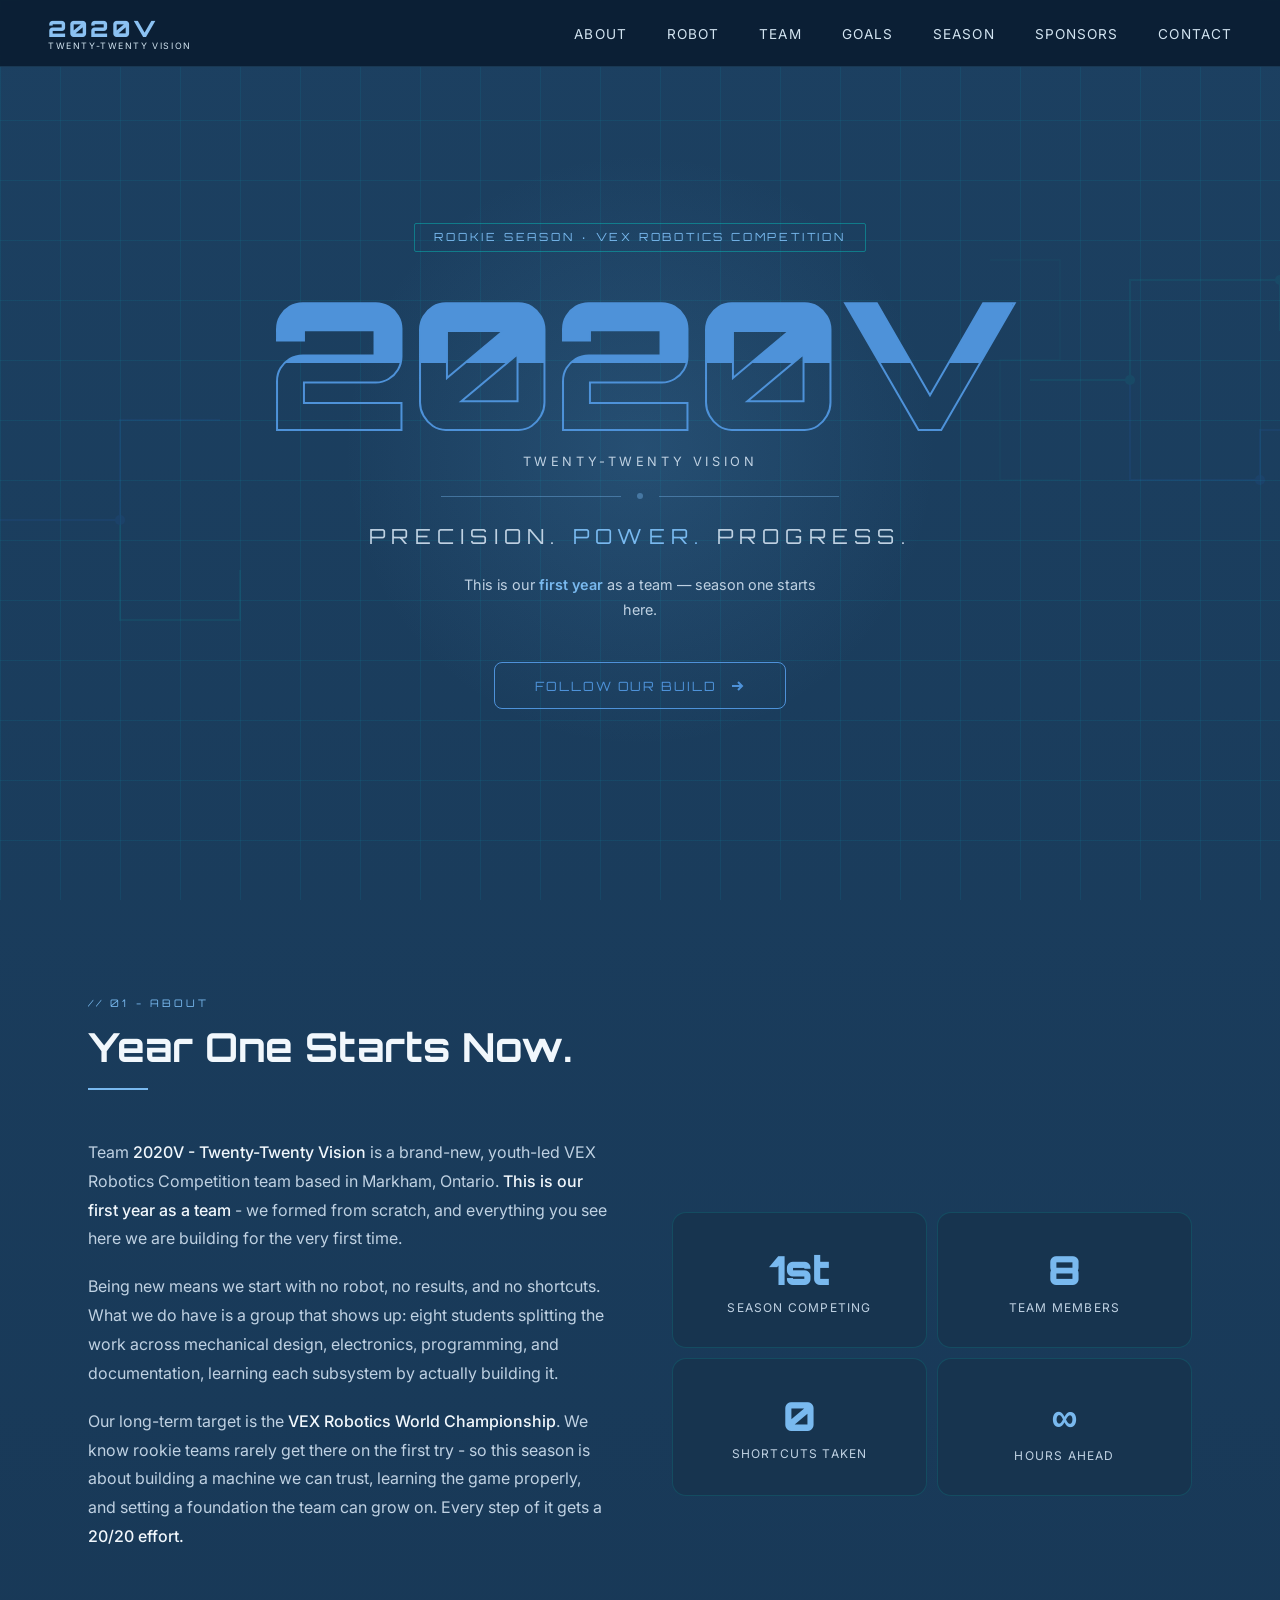
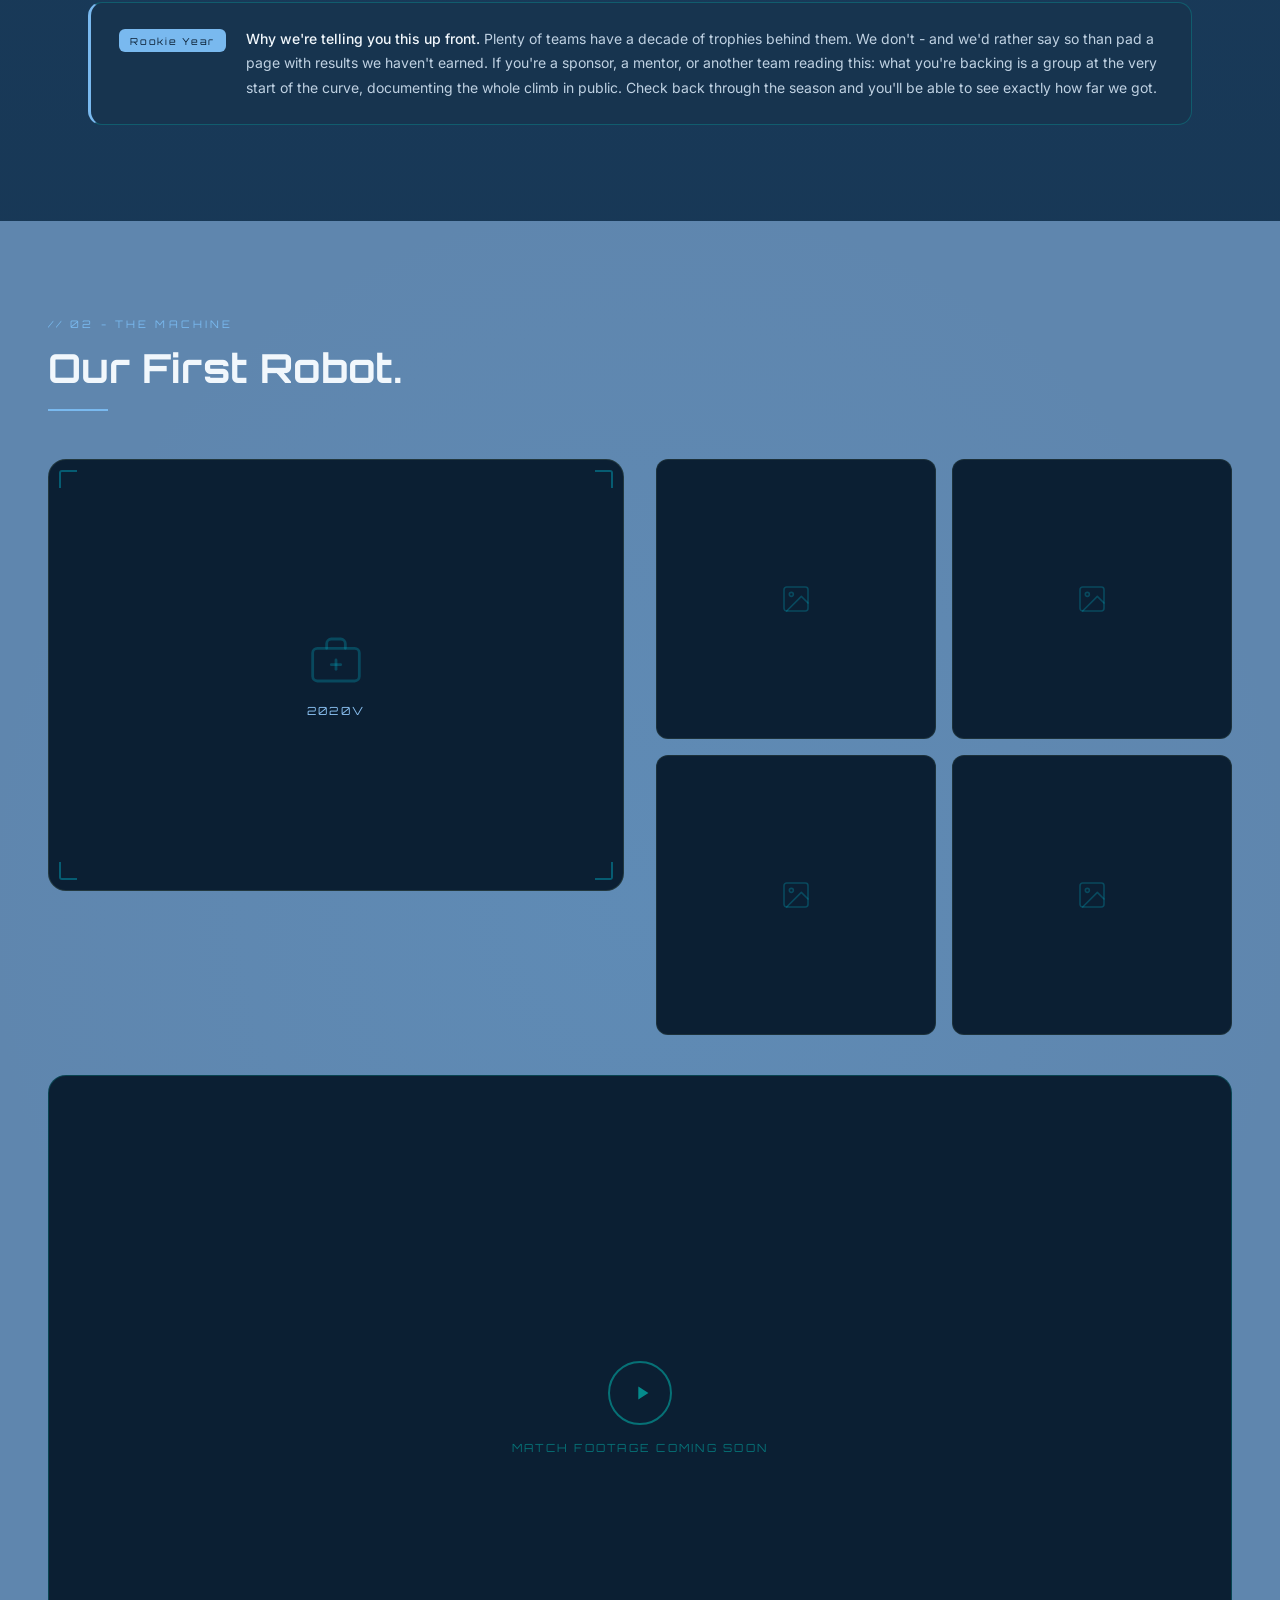
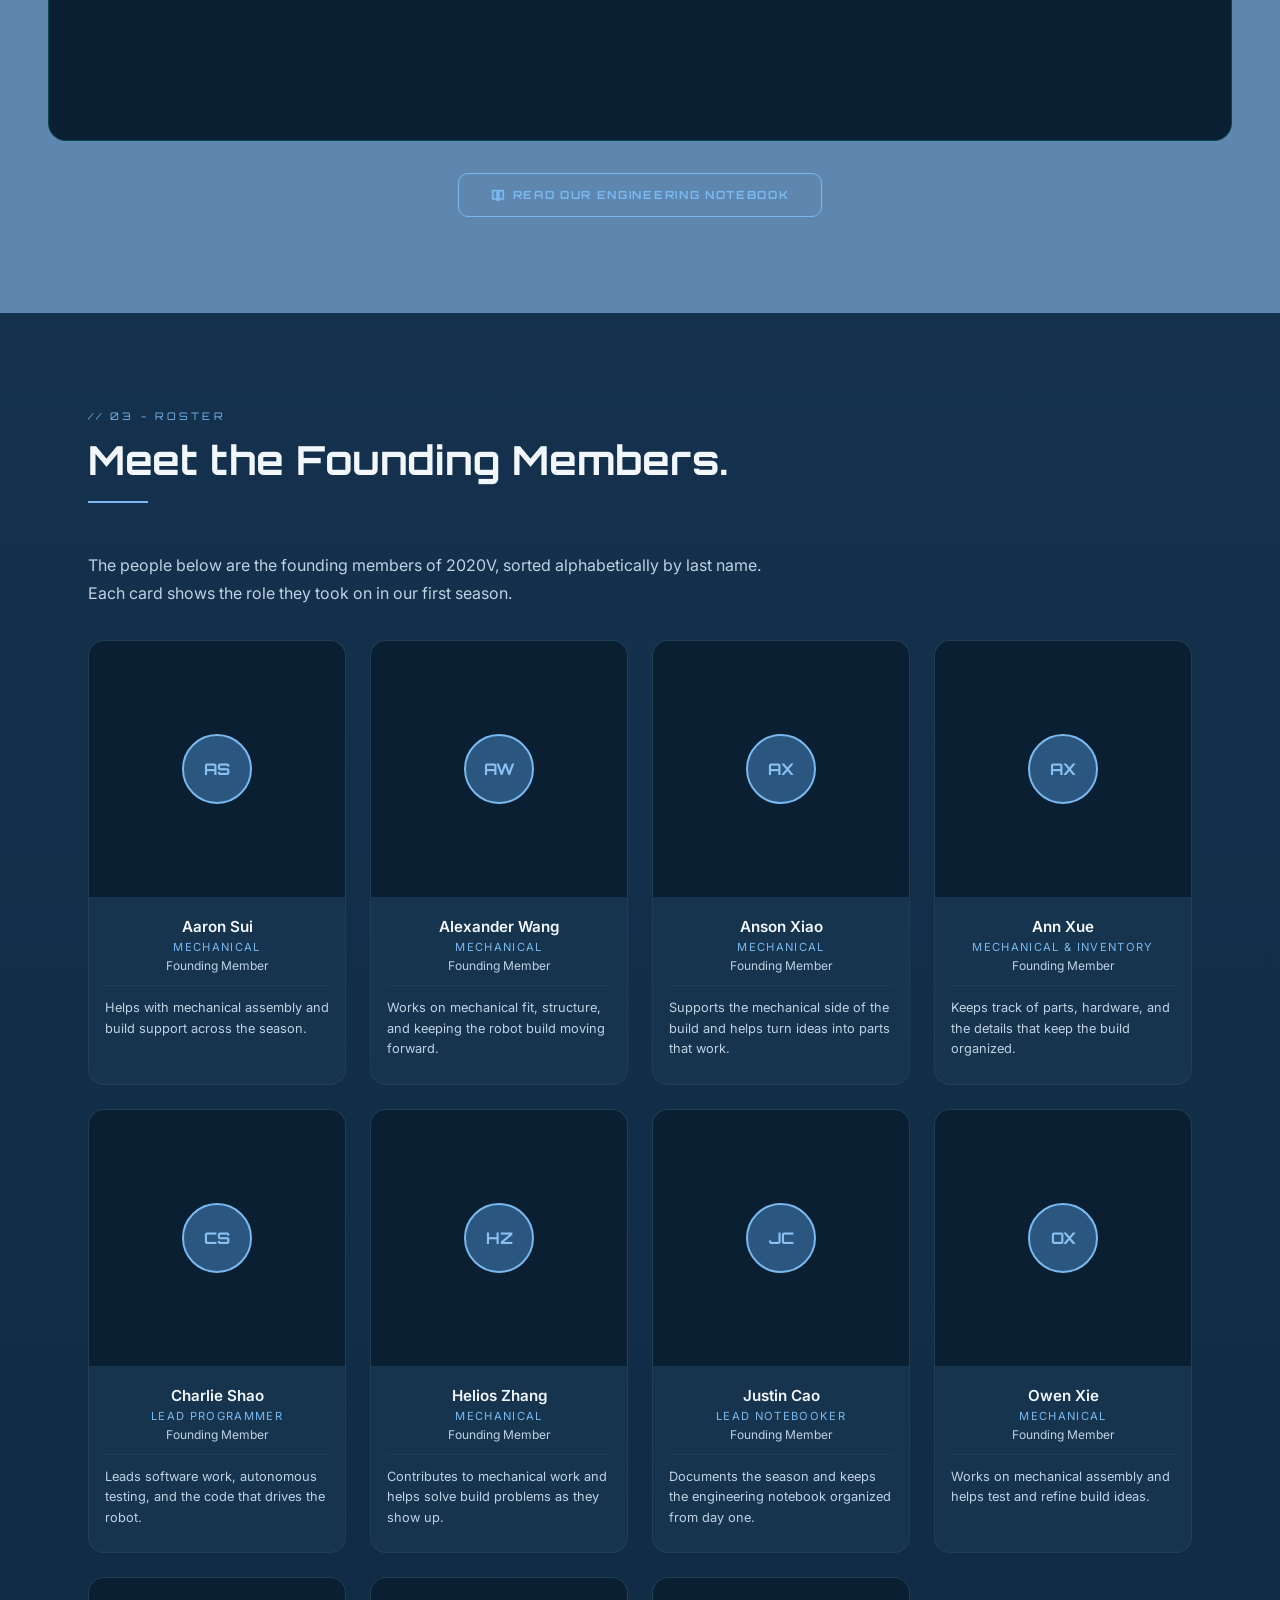
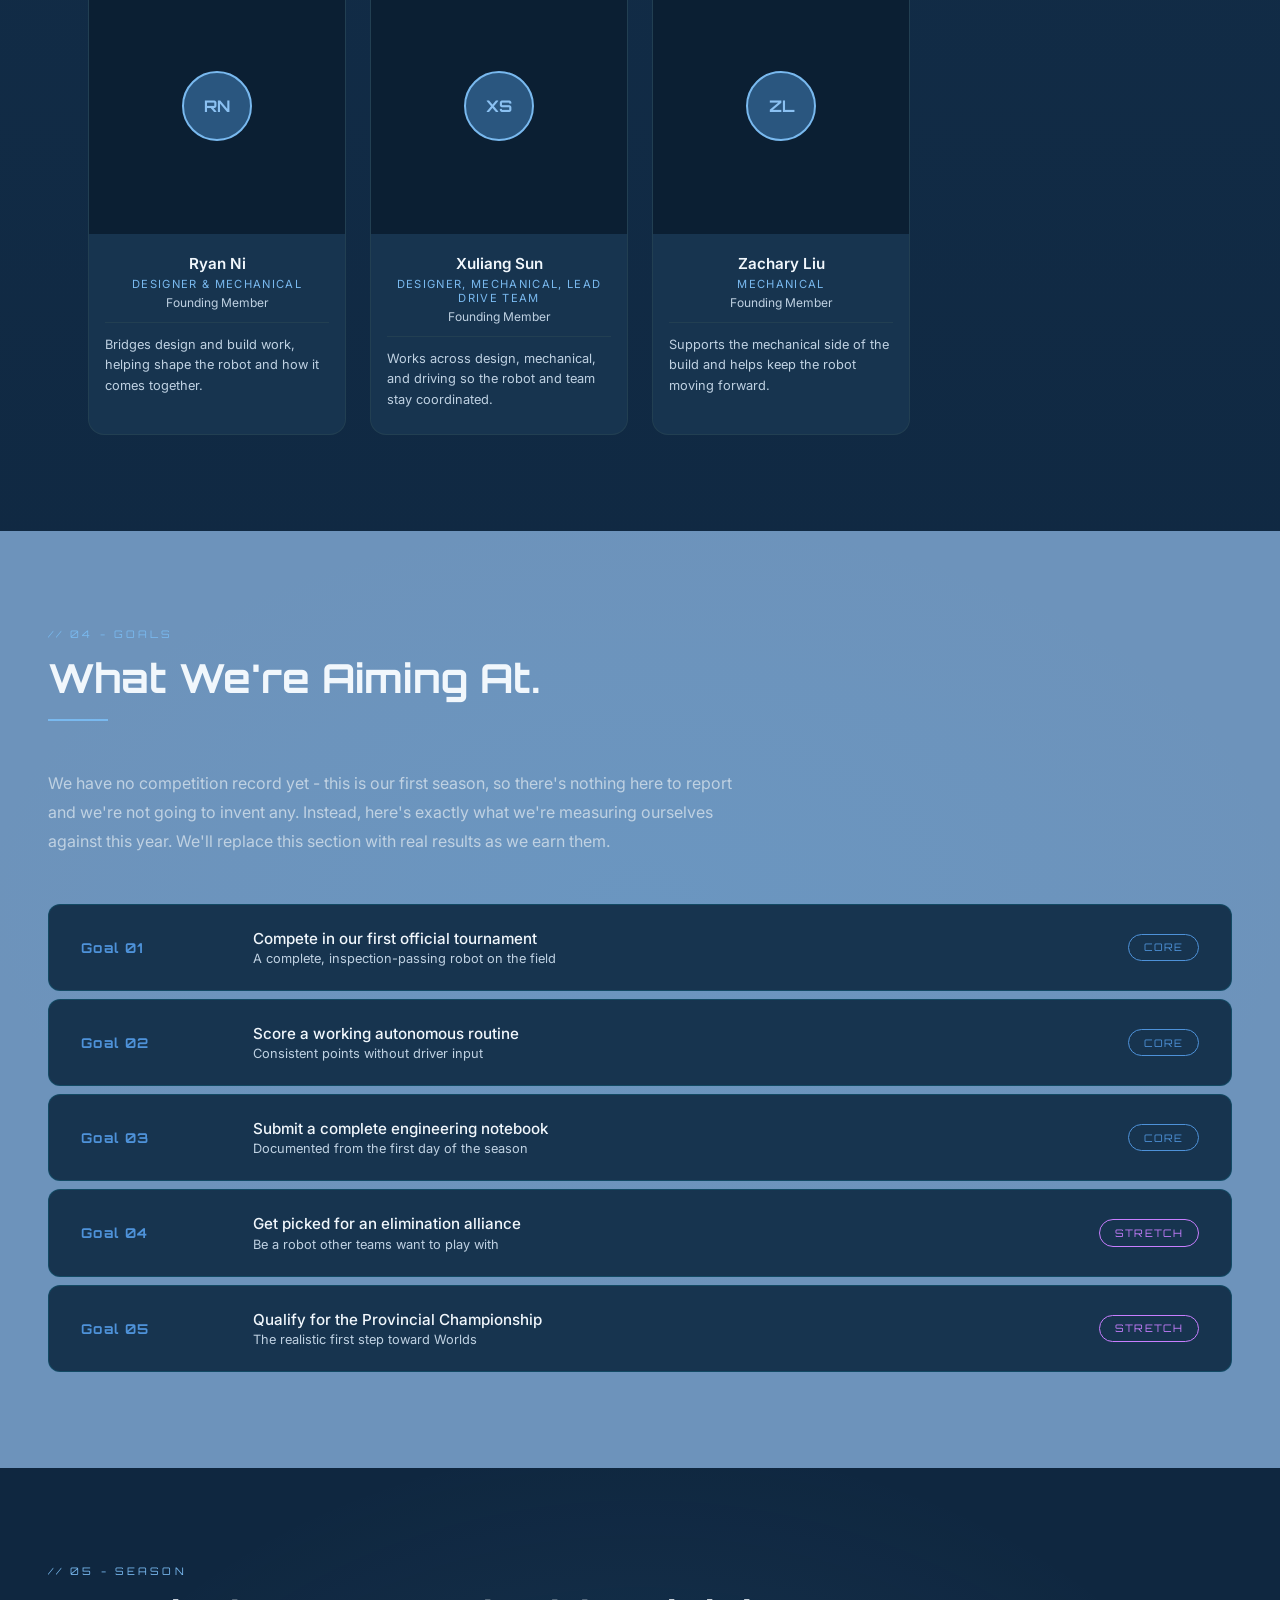
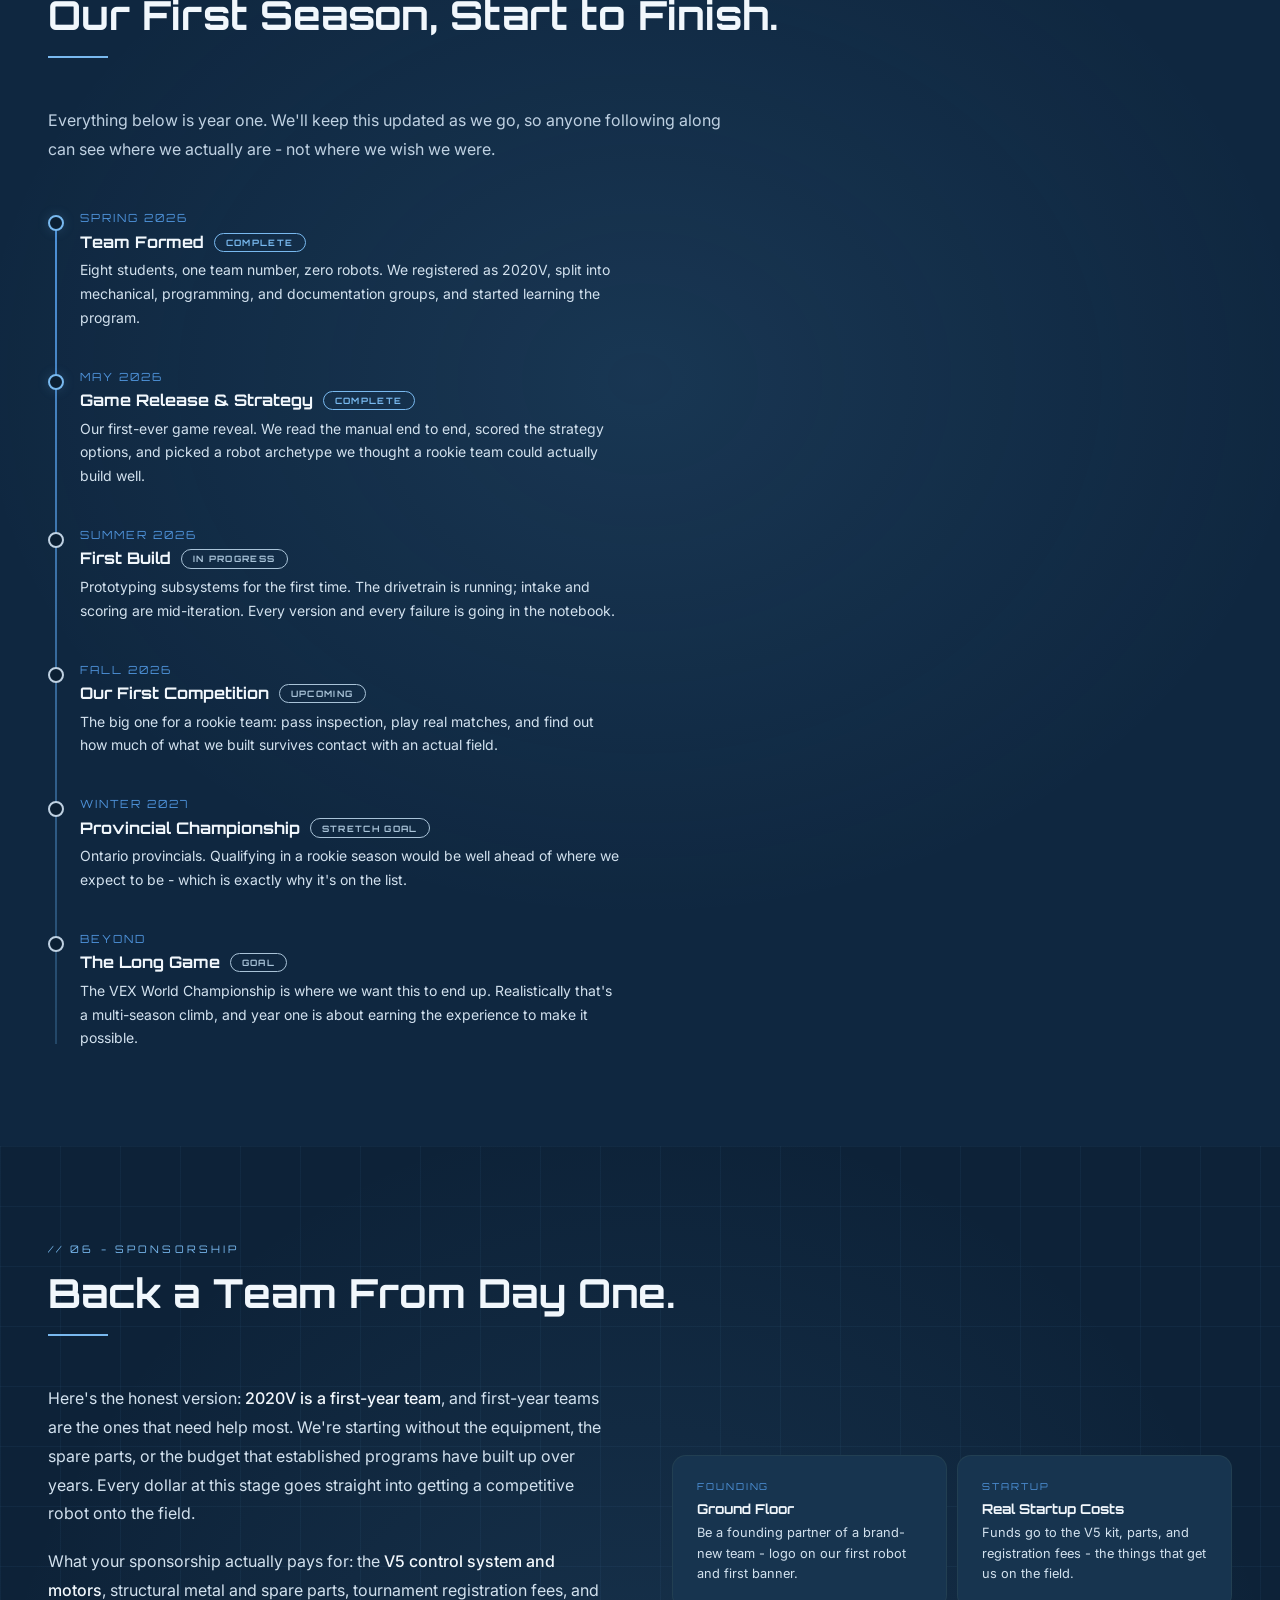
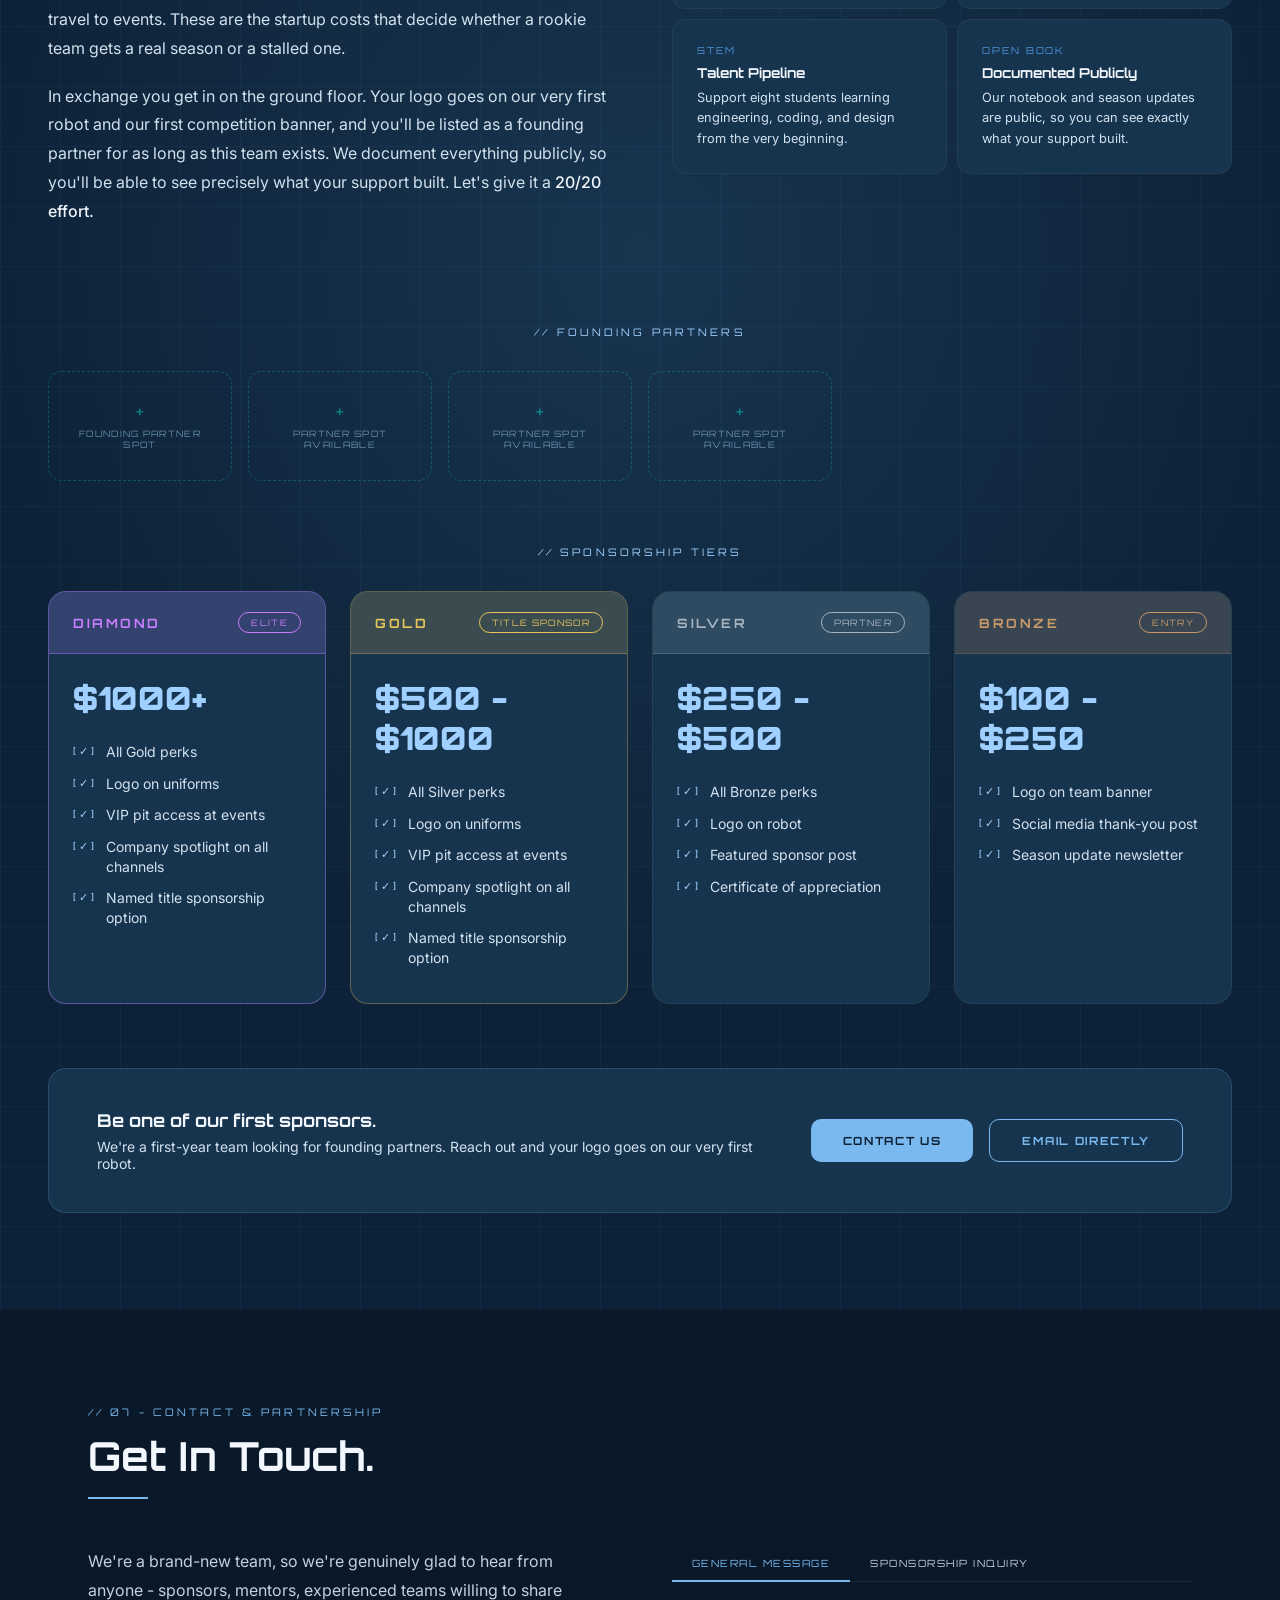
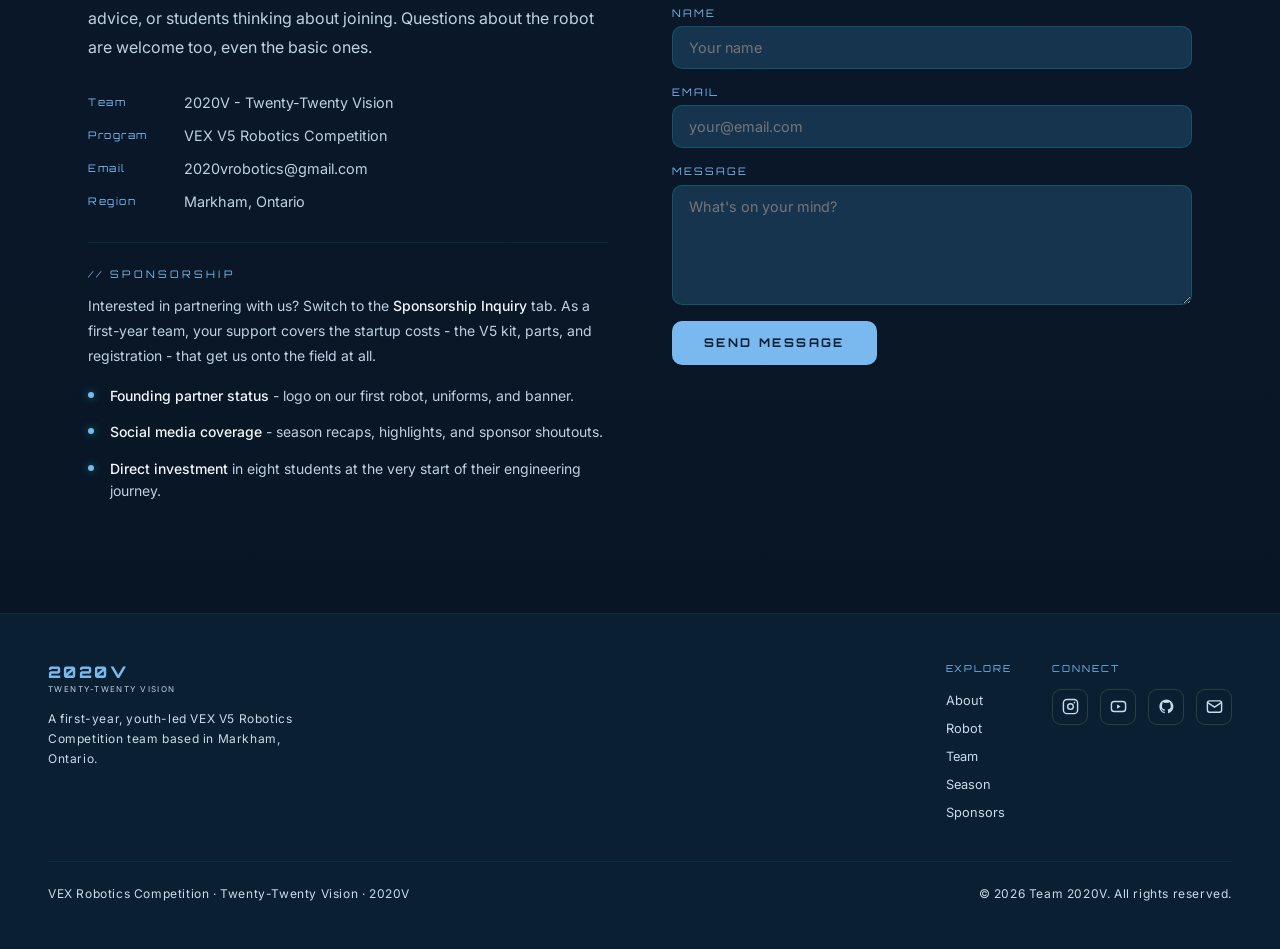
==== commit bc0c5f93: "Update theme colors and simplify UI styles Overhaul site color palette and tone down interactive eff" ====
--- a/index.html
+++ b/index.html
@@ -5,7 +5,7 @@
 <meta name="viewport" content="width=device-width, initial-scale=1.0">
 <title>2020V — Twenty-Twenty Vision | Rookie VEX Robotics Team</title>
 <meta name="description" content="Team 2020V (Twenty-Twenty Vision) is a brand-new, youth-led VEX V5 Robotics Competition team from Markham, Ontario. This is our rookie season — follow the build from day one, and help us get to the field.">
-<meta name="theme-color" content="#091840">
+<meta name="theme-color" content="#102A43">
 
 <!-- Social sharing (Open Graph / Twitter) -->
 <!-- TODO: replace og:url with your real domain once deployed, and add og-image.jpg (1200x630) to this folder -->
@@ -23,7 +23,7 @@
 <meta name="twitter:image" content="og-image.jpg">
 
 <!-- Favicon: inline SVG, no extra file needed -->
-<link rel="icon" href="data:image/svg+xml,%3Csvg xmlns='http://www.w3.org/2000/svg' viewBox='0 0 64 64'%3E%3Crect width='64' height='64' rx='12' fill='%23091840'/%3E%3Ctext x='32' y='43' font-family='Verdana,sans-serif' font-size='30' font-weight='bold' fill='%2300D4C8' text-anchor='middle'%3E20%3C/text%3E%3C/svg%3E">
+<link rel="icon" href="data:image/svg+xml,%3Csvg xmlns='http://www.w3.org/2000/svg' viewBox='0 0 64 64'%3E%3Crect width='64' height='64' rx='12' fill='%23102A43'/%3E%3Ctext x='32' y='43' font-family='Verdana,sans-serif' font-size='30' font-weight='bold' fill='%2300B8D4' text-anchor='middle'%3E20%3C/text%3E%3C/svg%3E">
 
 <link rel="preconnect" href="https://fonts.googleapis.com">
 <link rel="preconnect" href="https://fonts.gstatic.com" crossorigin>
@@ -31,20 +31,20 @@
 <script>document.documentElement.classList.add('js');</script>
 <style>
   :root {
-    --navy: #091840;
-    --dark-blue: #102060;
-    --mid-blue: #1648A8;
-    --electric: #3D80FF;
-    --aqua: #00D4C8;
-    --aqua-dim: #00A89E;
-    --white: #F0F8FF;
-    --muted: #82B0CC;
+    --navy: #0b1f33;
+    --dark-blue: #17344f;
+    --mid-blue: #2a567f;
+    --electric: #4e92d9;
+    --aqua: #79b9ef;
+    --aqua-dim: #5f9fd7;
+    --white: #f1f7fc;
+    --muted: #bfd1e2;
   }
 
   * { margin: 0; padding: 0; box-sizing: border-box; }
   html { scroll-behavior: smooth; }
   body {
-    background: radial-gradient(ellipse 80% 65% at 50% 40%, rgba(22,72,168,0.55) 0%, transparent 65%), var(--navy);
+    background: linear-gradient(180deg, #1c4061 0%, #0f2740 55%, #081423 100%);
     color: var(--white);
     font-family: 'Inter', sans-serif;
     overflow-x: hidden;
@@ -90,16 +90,16 @@
     align-items: center;
     justify-content: space-between;
     padding: 1rem 3rem;
-    background: rgba(9, 24, 64, 0.88);
+    background: rgba(15, 39, 64, 0.88);
     backdrop-filter: blur(12px);
-    border-bottom: 1px solid rgba(0, 212, 200, 0.15);
+    border-bottom: 1px solid rgba(94,165,219,0.18);
   }
 
   .nav-logo {
     font-family: 'Orbitron', monospace;
     font-weight: 900;
     font-size: 1.4rem;
-    color: var(--aqua);
+    color: var(--electric);
     letter-spacing: 0.1em;
     display: flex;
     flex-direction: column;
@@ -137,20 +137,20 @@
     position: absolute;
     bottom: 0; left: 0;
     width: 0; height: 1.5px;
-    background: var(--aqua);
+    background: var(--electric);
     transition: width 0.3s ease;
   }
 
-  .nav-links a:hover { color: var(--aqua); }
+  .nav-links a:hover { color: var(--electric); }
   .nav-links a:hover::after { width: 100%; }
-  .nav-links a.active { color: var(--aqua); text-shadow: 0 0 12px rgba(0,212,200,0.55); }
+  .nav-links a.active { color: var(--electric); text-shadow: 0 0 12px rgba(0,169,192,0.25); }
   .nav-links a.active::after { width: 100%; }
 
   /* ── MOBILE NAV TOGGLE ── */
   .nav-toggle {
     display: none;
     background: none;
-    border: 1px solid rgba(0,212,200,0.35);
+    border: 1px solid rgba(0,169,192,0.35);
     border-radius: 8px;
     padding: 0.5rem;
     cursor: pointer;
@@ -162,7 +162,7 @@
     transition: border-color 0.25s;
   }
 
-  .nav-toggle:hover { border-color: var(--aqua); }
+  .nav-toggle:hover { border-color: var(--electric); }
 
   .nav-toggle span {
     display: block;
@@ -179,9 +179,9 @@
   .nav-panel {
     position: fixed;
     top: 100%; left: 0; right: 0;
-    background: rgba(9, 24, 64, 0.97);
+    background: rgba(15, 39, 64, 0.97);
     backdrop-filter: blur(12px);
-    border-bottom: 1px solid rgba(0, 212, 200, 0.2);
+    border-bottom: 1px solid rgba(94,165,219,0.2);
     padding: 0.5rem 1.5rem 1.25rem;
     display: none;
     flex-direction: column;
@@ -206,7 +206,7 @@
   }
 
   .nav-panel a:last-child { border-bottom: none; }
-  .nav-panel a:hover, .nav-panel a.active { color: var(--aqua); padding-left: 0.6rem; }
+  .nav-panel a:hover, .nav-panel a.active { color: var(--aqua); padding-left: 0; }
 
   .hero {
     position: relative;
@@ -222,8 +222,8 @@
     position: absolute;
     inset: 0;
     background-image:
-      linear-gradient(rgba(0,212,200,0.09) 1px, transparent 1px),
-      linear-gradient(90deg, rgba(0,212,200,0.09) 1px, transparent 1px);
+      linear-gradient(rgba(0,169,192,0.10) 1px, transparent 1px),
+      linear-gradient(90deg, rgba(0,169,192,0.10) 1px, transparent 1px);
     background-size: 60px 60px;
     animation: gridPulse 8s ease-in-out infinite;
   }
@@ -237,7 +237,7 @@
     position: absolute;
     width: 600px; height: 600px;
     border-radius: 50%;
-    background: radial-gradient(circle, rgba(61,128,255,0.22) 0%, transparent 70%);
+    background: radial-gradient(circle, rgba(94,165,219,0.16) 0%, transparent 70%);
     top: 50%; left: 50%;
     transform: translate(-50%, -50%);
     animation: glowPulse 4s ease-in-out infinite;
@@ -275,7 +275,7 @@
     line-height: 0.9;
     letter-spacing: -0.02em;
     color: transparent;
-    -webkit-text-stroke: 2px var(--aqua);
+    -webkit-text-stroke: 2px var(--electric);
     position: relative;
     display: inline-block;
     cursor: default;
@@ -283,9 +283,9 @@
   }
 
   .hero-number:hover {
-    transform: scale(1.06) translateY(-6px);
-    -webkit-text-stroke: 2px #fff;
-    filter: drop-shadow(0 0 18px rgba(0,212,200,0.7)) drop-shadow(0 0 40px rgba(77,143,255,0.45));
+    transform: none;
+    -webkit-text-stroke: 2px var(--navy);
+    filter: none;
   }
 
   @keyframes heroShine {
@@ -299,13 +299,13 @@
     position: absolute;
     top: 0; left: -80%;
     width: 50%; height: 100%;
-    background: linear-gradient(120deg, transparent 20%, rgba(255,255,255,0.25) 50%, transparent 80%);
+    background: linear-gradient(120deg, transparent 20%, rgba(232,242,250,0.25) 50%, transparent 80%);
     pointer-events: none;
     opacity: 0;
   }
 
   .hero-number:hover::before {
-    animation: heroShine 0.7s ease forwards;
+    opacity: 0;
   }
 
   .hero-number::after {
@@ -319,7 +319,7 @@
   }
 
   .hero-number:hover::after {
-    color: #fff;
+    color: #eef4f8;
   }
 
   .hero-tagline {
@@ -341,8 +341,8 @@
     gap: 0.75rem;
     padding: 0.9rem 2.5rem;
     background: transparent;
-    border: 1.5px solid var(--aqua);
-    color: var(--aqua);
+    border: 1.5px solid var(--electric);
+    color: var(--electric);
     font-family: 'Orbitron', monospace;
     font-size: 0.8rem;
     letter-spacing: 0.15em;
@@ -353,7 +353,7 @@
     transition: background 0.3s, color 0.3s, transform 0.2s, box-shadow 0.3s;
   }
 
-  .hero-cta:hover { background: var(--aqua); color: var(--navy); transform: translateY(-2px); box-shadow: 0 6px 24px rgba(0,212,200,0.25); }
+  .hero-cta:hover { background: var(--electric); color: #f6fafc; transform: translateY(-1px); box-shadow: 0 6px 24px rgba(0,169,192,0.22); }
   .hero-cta svg { width: 16px; height: 16px; }
 
   .scanline {
@@ -441,9 +441,9 @@
   }
 
   .stat-cell:hover {
-    border-color: rgba(0,212,200,0.5);
-    transform: translateY(-5px);
-    box-shadow: 0 10px 32px rgba(0,212,200,0.12);
+    border-color: rgba(0,169,192,0.35);
+    transform: none;
+    box-shadow: none;
   }
 
   .stat-number {
@@ -463,7 +463,7 @@
   }
 
   .robot-section {
-    background: radial-gradient(ellipse 80% 65% at 50% 40%, rgba(30,80,185,0.35) 0%, transparent 65%), var(--dark-blue);
+    background: radial-gradient(ellipse 80% 65% at 50% 40%, rgba(94,165,219,0.16) 0%, transparent 65%), #5f86ae;
     max-width: 100%;
     padding: 6rem 3rem;
   }
@@ -472,58 +472,40 @@
 
   .robot-features {
     display: grid;
-    grid-template-columns: repeat(3, 1fr);
-    gap: 1.5rem;
+    grid-template-columns: repeat(2, minmax(0, 1fr));
+    gap: 0.75rem 1.5rem;
     margin-top: 3rem;
   }
 
   .feature-card {
-    background: var(--navy);
-    border: 1px solid rgba(0,212,200,0.12);
-    padding: 2rem;
-    border-radius: 16px;
-    position: relative;
-    overflow: hidden;
-    text-align: center;
-    transition: border-color 0.3s, transform 0.3s, box-shadow 0.3s;
-  }
-
-  .feature-card::before {
-    content: '';
-    position: absolute;
-    top: 0; left: 0;
-    width: 100%; height: 3px;
-    background: linear-gradient(90deg, var(--aqua), var(--electric));
-    transform: scaleX(0);
-    transform-origin: left;
-    transition: transform 0.4s ease;
-    border-radius: 16px 16px 0 0;
-  }
-
-  .feature-card:hover { border-color: rgba(0,212,200,0.45); transform: translateY(-6px); box-shadow: 0 16px 40px rgba(0,212,200,0.1); }
-  .feature-card:hover::before { transform: scaleX(1); }
+    display: block;
+    padding: 0;
+    border: 0;
+    background: transparent;
+    text-align: left;
+  }
 
   .feature-icon {
+    display: inline;
     font-family: 'Orbitron', monospace;
     font-size: 0.65rem;
-    letter-spacing: 0.2em;
+    letter-spacing: 0.18em;
     color: var(--electric);
-    margin-bottom: 1rem;
+    margin: 0;
   }
 
   .feature-title {
-    font-family: 'Orbitron', monospace;
-    font-weight: 700;
-    font-size: 1rem;
-    color: var(--white);
-    margin-bottom: 0.75rem;
-  }
-
-  .feature-desc { font-size: 0.875rem; color: var(--muted); line-height: 1.7; }
-
-
-
-  .achievements-section { background: radial-gradient(ellipse 80% 65% at 50% 40%, rgba(30,80,185,0.35) 0%, transparent 65%), var(--dark-blue); max-width: 100%; padding: 6rem 3rem; }
+    display: inline;
+    font-family: 'Inter', sans-serif;
+    font-weight: 400;
+    font-size: 0.95rem;
+    color: var(--muted);
+    margin-left: 0.5rem;
+  }
+
+
+
+  .achievements-section { background: radial-gradient(ellipse 80% 65% at 50% 40%, rgba(94,165,219,0.16) 0%, transparent 65%), #6d93bb; max-width: 100%; padding: 6rem 3rem; }
   .achievements-inner { max-width: 1200px; margin: 0 auto; }
 
   .achievements-list {
@@ -538,14 +520,14 @@
     grid-template-columns: 140px 1fr auto;
     align-items: center;
     gap: 2rem;
-    background: var(--navy);
+    background: #6d93bb;
     padding: 1.5rem 2rem;
     border-radius: 12px;
-    border: 1px solid rgba(0,212,200,0.08);
+    border: 1px solid rgba(0,169,192,0.18);
     transition: background 0.3s, border-color 0.3s, transform 0.3s;
   }
 
-  .achievement-row:hover { background: var(--dark-blue); border-color: rgba(0,212,200,0.3); transform: translateX(6px); }
+  .achievement-row:hover { background: var(--dark-blue); border-color: rgba(0,169,192,0.30); transform: none; }
 
   .achievement-year {
     font-family: 'Orbitron', monospace;
@@ -575,7 +557,7 @@
 
   /* ── SPONSORSHIP SECTION ── */
   .sponsor-section {
-    background: radial-gradient(ellipse 80% 65% at 50% 40%, rgba(22,72,168,0.55) 0%, transparent 65%), var(--navy);
+    background: radial-gradient(ellipse 80% 65% at 50% 40%, rgba(94,165,219,0.14) 0%, transparent 65%), #0d2238;
     max-width: 100%;
     padding: 6rem 3rem;
     position: relative;
@@ -587,8 +569,8 @@
     position: absolute;
     inset: 0;
     background-image:
-      linear-gradient(rgba(0,212,200,0.06) 1px, transparent 1px),
-      linear-gradient(90deg, rgba(0,212,200,0.06) 1px, transparent 1px);
+      linear-gradient(rgba(94,165,219,0.06) 1px, transparent 1px),
+      linear-gradient(90deg, rgba(94,165,219,0.06) 1px, transparent 1px);
     background-size: 60px 60px;
     pointer-events: none;
   }
@@ -604,13 +586,13 @@
   }
 
   .sponsor-intro-text p {
-    color: var(--muted);
+    color: #d2e1ee;
     line-height: 1.8;
     font-size: 1rem;
     margin-bottom: 1.2rem;
   }
 
-  .sponsor-intro-text p strong { color: var(--white); font-weight: 500; }
+  .sponsor-intro-text p strong { color: #f1f7fc; font-weight: 500; }
 
   .sponsor-why-grid {
     display: grid;
@@ -619,14 +601,14 @@
   }
 
   .sponsor-why-cell {
-    background: var(--dark-blue);
+    background: #17344f;
     padding: 1.5rem;
     border-radius: 14px;
-    border: 1px solid rgba(0,212,200,0.1);
+    border: 1px solid rgba(127,156,109,0.1);
     transition: background 0.3s, border-color 0.3s, transform 0.3s, box-shadow 0.3s;
   }
 
-  .sponsor-why-cell:hover { background: #172e7a; border-color: rgba(0,212,200,0.35); transform: translateY(-4px); box-shadow: 0 10px 28px rgba(0,212,200,0.09); }
+  .sponsor-why-cell:hover { background: #1c3d5d; border-color: rgba(94,165,219,0.28); transform: none; box-shadow: none; }
 
   .sponsor-why-icon {
     font-family: 'Orbitron', monospace;
@@ -640,11 +622,11 @@
     font-family: 'Orbitron', monospace;
     font-weight: 700;
     font-size: 0.85rem;
-    color: var(--white);
+    color: #f1f7fc;
     margin-bottom: 0.4rem;
   }
 
-  .sponsor-why-desc { font-size: 0.8rem; color: var(--muted); line-height: 1.6; }
+  .sponsor-why-desc { font-size: 0.8rem; color: #d2e1ee; line-height: 1.6; }
 
   /* TIERS */
   .tiers-heading {
@@ -652,7 +634,7 @@
     font-size: 0.65rem;
     letter-spacing: 0.3em;
     text-transform: uppercase;
-    color: var(--aqua);
+    color: #9fd0ff;
     margin-bottom: 2rem;
     text-align: center;
   }
@@ -665,19 +647,19 @@
   }
 
   .tier-card {
-    background: var(--dark-blue);
-    border: 1px solid rgba(0,212,200,0.12);
+    background: #17344f;
+    border: 1px solid rgba(127,156,109,0.12);
     overflow: hidden;
     border-radius: 18px;
     position: relative;
     transition: border-color 0.3s, transform 0.35s, box-shadow 0.35s;
   }
 
-  .tier-card:hover { transform: translateY(-8px); box-shadow: 0 20px 48px rgba(0,212,200,0.13); border-color: rgba(0,212,200,0.4); }
+  .tier-card:hover { transform: none; box-shadow: none; border-color: rgba(0,169,192,0.35); }
   .tier-card.tier-gold     { border-color: rgba(200,169,81,0.4); }
-  .tier-card.tier-gold:hover     { box-shadow: 0 20px 48px rgba(200,169,81,0.15); border-color: rgba(200,169,81,0.7); }
+  .tier-card.tier-gold:hover     { box-shadow: none; border-color: rgba(200,169,81,0.65); }
 .tier-card.tier-diamond  { border-color: rgba(180,130,255,0.45); }
-  .tier-card.tier-diamond:hover  { box-shadow: 0 20px 52px rgba(180,130,255,0.2); border-color: rgba(180,130,255,0.8); }
+  .tier-card.tier-diamond:hover  { box-shadow: none; border-color: rgba(180,130,255,0.7); }
 
   .tier-header {
     padding: 1.25rem 1.5rem;
@@ -725,7 +707,7 @@
     font-family: 'Orbitron', monospace;
     font-weight: 900;
     font-size: 2rem;
-    color: var(--aqua);
+    color: #9fd0ff;
     margin-bottom: 1.5rem;
     display: block;
   }
@@ -736,12 +718,12 @@
     gap: 0.75rem;
     margin-bottom: 0.75rem;
     font-size: 0.875rem;
-    color: var(--muted);
+    color: #d2e1ee;
     line-height: 1.4;
   }
 
   .tier-perk-check {
-    color: var(--aqua);
+    color: #9fd0ff;
     font-size: 0.7rem;
     font-family: 'Orbitron', monospace;
     margin-top: 2px;
@@ -751,8 +733,8 @@
 
   /* SPONSOR CTA BAR */
   .sponsor-cta {
-    background: var(--dark-blue);
-    border: 1px solid rgba(0,212,200,0.2);
+    background: #17344f;
+    border: 1px solid rgba(94,165,219,0.22);
     padding: 2.5rem 3rem;
     border-radius: 18px;
     display: flex;
@@ -765,11 +747,11 @@
     font-family: 'Orbitron', monospace;
     font-weight: 700;
     font-size: 1.1rem;
-    color: var(--white);
+    color: #f1f7fc;
     margin-bottom: 0.4rem;
   }
 
-  .sponsor-cta-text p { font-size: 0.875rem; color: var(--muted); }
+  .sponsor-cta-text p { font-size: 0.875rem; color: #d2e1ee; }
 
   .sponsor-cta-actions { display: flex; gap: 1rem; flex-shrink: 0; }
 
@@ -791,7 +773,7 @@
     transition: background 0.3s, transform 0.2s, box-shadow 0.3s;
   }
 
-  .btn-primary:hover { background: var(--aqua-dim); transform: translateY(-2px); box-shadow: 0 6px 20px rgba(0,212,200,0.3); }
+  .btn-primary:hover { background: var(--aqua-dim); transform: none; box-shadow: none; }
 
   .btn-outline {
     padding: 0.85rem 2rem;
@@ -811,7 +793,7 @@
     transition: background 0.3s, color 0.3s, transform 0.2s, box-shadow 0.3s;
   }
 
-  .btn-outline:hover { background: var(--aqua); color: var(--navy); transform: translateY(-2px); box-shadow: 0 6px 20px rgba(0,212,200,0.25); }
+  .btn-outline:hover { background: var(--aqua); color: var(--navy); transform: none; box-shadow: none; }
 
   .contact-grid {
     display: grid;
@@ -884,10 +866,10 @@
     align-self: flex-start;
   }
 
-  .submit-btn:hover { background: var(--aqua-dim); transform: translateY(-2px); box-shadow: 0 6px 20px rgba(0,212,200,0.28); }
+  .submit-btn:hover { background: var(--aqua-dim); transform: none; box-shadow: none; }
 
   footer {
-    background: #060E2E;
+    background: #0b2239;
     border-top: 1px solid rgba(0,212,200,0.1);
     padding: 2.5rem 3rem;
     display: flex;
@@ -915,7 +897,7 @@
     .nav-panel { display: flex; }
     section { padding: 4rem 1.5rem; }
     .about-grid { grid-template-columns: 1fr; gap: 2rem; }
-    .robot-features { grid-template-columns: 1fr 1fr; }
+    .robot-features { grid-template-columns: 1fr; }
     .robot-showcase { grid-template-columns: 1fr; }
     .team-grid { grid-template-columns: 1fr 1fr; }
     .achievement-row { grid-template-columns: 100px 1fr; }
@@ -949,7 +931,7 @@
     position: relative;
     border-radius: 18px;
     overflow: hidden;
-    border: 1px solid rgba(0,212,200,0.2);
+    border: 1px solid rgba(127,156,109,0.2);
     background: var(--navy);
     aspect-ratio: 4/3;
     display: flex;
@@ -965,7 +947,7 @@
     transition: transform 0.5s ease;
   }
 
-  .robot-img-wrap:hover img { transform: scale(1.04); }
+  .robot-img-wrap:hover img { transform: none; }
 
   .robot-img-placeholder {
     display: flex;
@@ -973,7 +955,7 @@
     align-items: center;
     justify-content: center;
     gap: 1rem;
-    color: rgba(0,212,200,0.35);
+    color: rgba(0,119,168,0.35);
     font-family: 'Orbitron', monospace;
     font-size: 0.7rem;
     letter-spacing: 0.2em;
@@ -985,13 +967,13 @@
 
   .robot-img-placeholder svg {
     width: 56px; height: 56px;
-    stroke: rgba(0,212,200,0.3);
+    stroke: rgba(0,169,192,0.30);
   }
 
   .robot-img-corner {
     position: absolute;
     width: 18px; height: 18px;
-    border-color: var(--aqua);
+    border-color: rgba(0,169,192,0.75);
     border-style: solid;
     opacity: 0.6;
   }
@@ -1004,12 +986,12 @@
   .robot-img-caption {
     position: absolute;
     bottom: 0; left: 0; right: 0;
-    background: linear-gradient(transparent, rgba(9,24,64,0.92));
+    background: linear-gradient(transparent, rgba(16,42,67,0.92));
     padding: 1.5rem 1rem 0.9rem;
     font-family: 'Orbitron', monospace;
     font-size: 0.65rem;
     letter-spacing: 0.2em;
-    color: var(--aqua);
+    color: var(--electric);
     text-align: center;
     text-transform: uppercase;
   }
@@ -1024,7 +1006,7 @@
     position: relative;
     border-radius: 12px;
     overflow: hidden;
-    border: 1px solid rgba(0,212,200,0.15);
+    border: 1px solid rgba(127,156,109,0.15);
     background: var(--navy);
     aspect-ratio: 1;
     display: flex;
@@ -1034,7 +1016,7 @@
     cursor: pointer;
   }
 
-  .robot-gallery-thumb:hover { border-color: rgba(0,212,200,0.5); transform: translateY(-3px); }
+  .robot-gallery-thumb:hover { border-color: rgba(0,169,192,0.45); transform: none; }
 
   .robot-gallery-thumb img {
     width: 100%; height: 100%;
@@ -1059,14 +1041,14 @@
 
   .member-card {
     background: var(--dark-blue);
-    border: 1px solid rgba(0,212,200,0.1);
+    border: 1px solid rgba(127,156,109,0.1);
     border-radius: 16px;
     overflow: hidden;
     text-align: center;
     transition: border-color 0.3s, transform 0.3s, box-shadow 0.3s;
   }
 
-  .member-card:hover { border-color: rgba(0,212,200,0.45); transform: translateY(-6px); box-shadow: 0 14px 36px rgba(0,212,200,0.1); }
+  .member-card:hover { border-color: rgba(0,169,192,0.35); transform: none; box-shadow: 0 14px 36px rgba(0,169,192,0.08); }
 
   .member-photo-wrap {
     width: 100%;
@@ -1086,7 +1068,7 @@
     transition: transform 0.4s ease;
   }
 
-  .member-card:hover .member-photo-wrap img { transform: scale(1.06); }
+  .member-card:hover .member-photo-wrap img { transform: none; }
 
   .member-photo-placeholder {
     display: flex;
@@ -1124,7 +1106,7 @@
     font-size: 0.8rem;
     color: var(--muted);
     line-height: 1.6;
-    border-top: 1px solid rgba(0,212,200,0.1);
+    border-top: 1px solid rgba(127,156,109,0.1);
     padding-top: 0.75rem;
     text-align: left;
   }
@@ -1144,16 +1126,16 @@
     position: absolute;
     top: 0; left: -80%;
     width: 50%; height: 100%;
-    background: linear-gradient(120deg, transparent 20%, rgba(255,255,255,0.35) 50%, transparent 80%);
+    background: linear-gradient(120deg, transparent 20%, rgba(232,242,250,0.35) 50%, transparent 80%);
     pointer-events: none;
     opacity: 0;
   }
   .nav-logo:hover, .footer-logo:hover {
-    color: #fff;
-    filter: drop-shadow(0 0 10px rgba(0,212,200,0.8));
+    color: #f6fafc;
+    filter: none;
   }
   .nav-logo:hover::before, .footer-logo:hover::before {
-    animation: heroShine 0.65s ease forwards;
+    opacity: 0;
   }
 
   /* Hero tag: continuous border pulse */
@@ -1161,7 +1143,7 @@
     0%, 100% { box-shadow: 0 0 0 0 rgba(0,212,200,0); border-color: rgba(0,212,200,0.4); }
     50%       { box-shadow: 0 0 14px 3px rgba(0,212,200,0.22); border-color: rgba(0,212,200,0.9); }
   }
-  .hero-tag { animation: tagPulse 3.5s ease-in-out infinite; }
+  .hero-tag { animation: none; }
 
   /* Section rule: slide-in entrance on scroll */
   @keyframes ruleExpand {
@@ -1174,21 +1156,21 @@
   /* Stat numbers: glow + scale when parent card is hovered */
   .stat-number { transition: filter 0.3s ease, transform 0.3s ease; }
   .stat-cell:hover .stat-number {
-    filter: drop-shadow(0 0 10px rgba(0,212,200,0.75));
-    transform: scale(1.1);
+    filter: none;
+    transform: none;
   }
 
   /* Achievement badges: coloured glow on row hover */
   .achievement-badge { transition: box-shadow 0.3s ease, filter 0.3s ease; }
-  .achievement-row:hover .achievement-badge          { box-shadow: 0 0 12px rgba(0,212,200,0.45);  filter: brightness(1.3); }
-  .achievement-row:hover .achievement-badge.badge-gold   { box-shadow: 0 0 14px rgba(232,185,35,0.55); }
-  .achievement-row:hover .achievement-badge.badge-silver { box-shadow: 0 0 14px rgba(168,181,192,0.55); }
+  .achievement-row:hover .achievement-badge          { box-shadow: none;  filter: none; }
+  .achievement-row:hover .achievement-badge.badge-gold   { box-shadow: none; }
+  .achievement-row:hover .achievement-badge.badge-silver { box-shadow: none; }
 
   /* Tier prices: pop + glow when card is hovered */
   .tier-price { transition: filter 0.35s ease, transform 0.35s ease; display: block; }
   .tier-card:hover .tier-price {
-    filter: drop-shadow(0 0 10px rgba(0,212,200,0.65));
-    transform: scale(1.08);
+    filter: none;
+    transform: none;
   }
 
   /* Section labels: letter-spacing expand + glow on hover */
@@ -1197,25 +1179,25 @@
     transition: letter-spacing 0.35s ease, filter 0.35s ease;
   }
   .section-label:hover {
-    letter-spacing: 0.42em;
-    filter: drop-shadow(0 0 6px rgba(0,212,200,0.75));
+    letter-spacing: 0.3em;
+    filter: none;
   }
 
   /* Feature icon labels: colour flash on card hover */
   .feature-icon { transition: color 0.3s ease, letter-spacing 0.3s ease; }
-  .feature-card:hover .feature-icon { color: var(--aqua); letter-spacing: 0.26em; }
+  .feature-card:hover .feature-icon { color: var(--electric); letter-spacing: 0.2em; }
 
   /* Scanline dot: continuous colour pulse */
   @keyframes dotPulse {
     0%, 100% { box-shadow: 0 0 0 0 rgba(0,212,200,0.6); background: var(--aqua); }
-    50%       { box-shadow: 0 0 0 6px rgba(0,212,200,0); background: #fff; }
+    50%       { box-shadow: 0 0 0 6px rgba(0,212,200,0); background: #d9e9f6; }
   }
   .scanline-dot { animation: dotPulse 2.5s ease-in-out infinite; }
 
   /* ── FORM TABS (combined contact/sponsor) ── */
   .form-tabs {
     display: flex;
-    border-bottom: 1px solid rgba(0,212,200,0.15);
+    border-bottom: 1px solid rgba(127,156,109,0.15);
     margin-bottom: 1.5rem;
   }
 
@@ -1360,7 +1342,7 @@
     transition: background 0.3s, transform 0.2s, box-shadow 0.3s;
   }
 
-  .sponsor-submit-btn:hover { background: var(--aqua-dim); transform: translateY(-2px); box-shadow: 0 6px 24px rgba(0,212,200,0.3); }
+  .sponsor-submit-btn:hover { background: var(--aqua-dim); transform: none; box-shadow: none; }
 
   .form-note {
     font-size: 0.75rem;
@@ -1426,7 +1408,7 @@
     transition: border-color 0.3s, transform 0.3s;
   }
 
-  .sponsor-slot:hover { border-color: rgba(0,212,200,0.45); transform: translateY(-4px); }
+  .sponsor-slot:hover { border-color: rgba(0,169,192,0.35); transform: none; }
   .sponsor-slot img { max-width: 100%; max-height: 100%; object-fit: contain; }
 
   .sponsor-slot-empty {
@@ -1499,7 +1481,7 @@
 
   /* ── SEASON TIMELINE ── */
   .timeline-section {
-    background: radial-gradient(ellipse 80% 65% at 50% 40%, rgba(22,72,168,0.45) 0%, transparent 65%), var(--navy);
+    background: radial-gradient(ellipse 80% 65% at 50% 40%, rgba(94,165,219,0.12) 0%, transparent 65%), #0f2740;
     max-width: 100%;
     padding: 6rem 3rem;
   }
@@ -1518,7 +1500,7 @@
     position: absolute;
     left: 7px; top: 6px; bottom: 6px;
     width: 2px;
-    background: linear-gradient(180deg, var(--aqua), rgba(61,128,255,0.25));
+    background: linear-gradient(180deg, var(--electric), rgba(94,165,219,0.25));
   }
 
   .timeline-item {
@@ -1536,7 +1518,7 @@
     border-radius: 50%;
     background: var(--navy);
     border: 2px solid var(--aqua);
-    box-shadow: 0 0 12px rgba(0,212,200,0.5);
+    box-shadow: 0 0 12px rgba(94,165,219,0.22);
   }
 
   .timeline-item.upcoming .timeline-node {
@@ -1557,11 +1539,11 @@
     font-family: 'Orbitron', monospace;
     font-weight: 700;
     font-size: 1rem;
-    color: var(--white);
+    color: #f1f7fc;
     margin-bottom: 0.4rem;
   }
 
-  .timeline-desc { font-size: 0.875rem; color: var(--muted); line-height: 1.7; max-width: 60ch; }
+  .timeline-desc { font-size: 0.875rem; color: #d2e1ee; line-height: 1.7; max-width: 60ch; }
 
   .timeline-flag {
     display: inline-block;
@@ -1571,8 +1553,8 @@
     text-transform: uppercase;
     padding: 0.2rem 0.7rem;
     border-radius: 999px;
-    border: 1px solid var(--muted);
-    color: var(--muted);
+    border: 1px solid #a9c3d8;
+    color: #a9c3d8;
     margin-left: 0.6rem;
     vertical-align: 2px;
   }
@@ -1581,8 +1563,8 @@
 
   /* ── FOOTER ── */
   footer {
-    background: #060E2E;
-    border-top: 1px solid rgba(0,212,200,0.1);
+    background: #0b2239;
+    border-top: 1px solid rgba(127,156,109,0.1);
     padding: 3rem;
     display: grid;
     grid-template-columns: 1fr auto auto;
@@ -1615,7 +1597,7 @@
   .footer-socials a {
     width: 36px; height: 36px;
     border-radius: 9px;
-    border: 1px solid rgba(0,212,200,0.25);
+    border: 1px solid rgba(127,156,109,0.25);
     display: flex;
     align-items: center;
     justify-content: center;
@@ -1623,7 +1605,7 @@
     transition: color 0.25s, border-color 0.25s, transform 0.25s;
   }
 
-  .footer-socials a:hover { color: var(--aqua); border-color: var(--aqua); transform: translateY(-3px); }
+  .footer-socials a:hover { color: var(--aqua); border-color: var(--aqua); transform: none; }
   .footer-socials svg { width: 17px; height: 17px; }
 
   .footer-bottom {
@@ -1691,8 +1673,8 @@
   .badge-goal     { border-color: var(--electric); color: var(--electric); }
   .badge-stretch  { border-color: #C87EFF; color: #C87EFF; }
 
-  .achievement-row:hover .achievement-badge.badge-goal    { box-shadow: 0 0 14px rgba(61,128,255,0.55); }
-  .achievement-row:hover .achievement-badge.badge-stretch { box-shadow: 0 0 14px rgba(200,126,255,0.55); }
+  .achievement-row:hover .achievement-badge.badge-goal    { box-shadow: none; }
+  .achievement-row:hover .achievement-badge.badge-stretch { box-shadow: none; }
 
   @media (max-width: 600px) {
     .rookie-note { flex-direction: column; gap: 0.9rem; }
@@ -1727,6 +1709,30 @@
 
     html.js .reveal { opacity: 1; transform: none; }
   }
+
+  /* Dark blue fallback palette for legibility */
+  nav, .nav-panel { background: rgba(11, 31, 51, 0.96); }
+  .nav-logo { color: #8bc1f2; }
+  .nav-logo-sub, .nav-links a, .nav-panel a { color: #d3e4f1; }
+  .nav-links a:hover, .nav-links a.active, .nav-panel a:hover, .nav-panel a.active { color: #8bc1f2; }
+
+  .achievement-row { background: #17344f; }
+  .achievement-row:hover { background: #1c3d5d; }
+  .stat-cell, .sponsor-why-cell, .tier-card, .sponsor-cta, .member-card,
+  .rookie-note, .form-group input, .form-group textarea, .form-group select,
+  .form-group select option { background-color: #17344f; }
+
+  .sponsor-form, footer { background: #0b1f33; }
+  .sponsor-form .form-note, footer .footer-note, footer .footer-links a,
+  footer .footer-socials a, footer .footer-bottom { color: #c8dce8; }
+  .sponsor-form label { color: #8bc1f2 !important; }
+  .sponsor-form .form-group input, .sponsor-form .form-group textarea,
+  .sponsor-form .form-group select { color: #f1f7fc; }
+
+  .robot-img-wrap, .robot-gallery-thumb, .member-photo-wrap, .sponsor-logo-placeholder {
+    background: #0b1f33;
+  }
+  .robot-img-placeholder, .member-avatar { color: #8bc1f2; }
 </style>
 </head>
 <body>
@@ -1840,7 +1846,6 @@
     <div class="section-label">// 02 - The Machine</div>
     <h2 class="section-title">Our First Robot.</h2>
     <div class="section-rule"></div>
-    <p style="color:var(--muted);line-height:1.8;max-width:70ch;margin-bottom:0.5rem;">Robot one, version one. Below is the design we're building toward this season - some subsystems are on the field already, others are still on the bench. We'll swap in real photos and honest performance numbers as each one gets tested.</p>
     <!-- Robot image showcase -->
     <div class="robot-showcase">
       <div class="robot-img-wrap">
@@ -1856,92 +1861,34 @@
         <div class="robot-img-corner tr"></div>
         <div class="robot-img-corner bl"></div>
         <div class="robot-img-corner br"></div>
-        <div class="robot-img-caption">2020V - Rookie Season Robot</div>
       </div>
 
       <div class="robot-gallery">
         <!-- Add up to 4 additional robot photos below - replace src="" with your image paths -->
         <div class="robot-gallery-thumb">
           <img src="" alt="Robot detail 1" onerror="this.style.display='none';this.nextElementSibling.style.display='flex';" style="display:none;">
-          <div class="robot-img-placeholder">
+          <div class="robot-img-placeholder" aria-hidden="true">
             <svg viewBox="0 0 24 24" fill="none" stroke-width="1.2" stroke-linecap="round" stroke-linejoin="round"><rect x="3" y="3" width="18" height="18" rx="2"/><circle cx="8.5" cy="8.5" r="1.5"/><polyline points="21 15 16 10 5 21"/></svg>
-            Drivetrain
           </div>
         </div>
         <div class="robot-gallery-thumb">
           <img src="" alt="Robot detail 2" onerror="this.style.display='none';this.nextElementSibling.style.display='flex';" style="display:none;">
-          <div class="robot-img-placeholder">
+          <div class="robot-img-placeholder" aria-hidden="true">
             <svg viewBox="0 0 24 24" fill="none" stroke-width="1.2" stroke-linecap="round" stroke-linejoin="round"><rect x="3" y="3" width="18" height="18" rx="2"/><circle cx="8.5" cy="8.5" r="1.5"/><polyline points="21 15 16 10 5 21"/></svg>
-            Intake
           </div>
         </div>
         <div class="robot-gallery-thumb">
           <img src="" alt="Robot detail 3" onerror="this.style.display='none';this.nextElementSibling.style.display='flex';" style="display:none;">
-          <div class="robot-img-placeholder">
+          <div class="robot-img-placeholder" aria-hidden="true">
             <svg viewBox="0 0 24 24" fill="none" stroke-width="1.2" stroke-linecap="round" stroke-linejoin="round"><rect x="3" y="3" width="18" height="18" rx="2"/><circle cx="8.5" cy="8.5" r="1.5"/><polyline points="21 15 16 10 5 21"/></svg>
-            Scoring
           </div>
         </div>
         <div class="robot-gallery-thumb">
           <img src="" alt="Robot detail 4" onerror="this.style.display='none';this.nextElementSibling.style.display='flex';" style="display:none;">
-          <div class="robot-img-placeholder">
+          <div class="robot-img-placeholder" aria-hidden="true">
             <svg viewBox="0 0 24 24" fill="none" stroke-width="1.2" stroke-linecap="round" stroke-linejoin="round"><rect x="3" y="3" width="18" height="18" rx="2"/><circle cx="8.5" cy="8.5" r="1.5"/><polyline points="21 15 16 10 5 21"/></svg>
-            Auton
           </div>
         </div>
-      </div>
-    </div>
-
-    <div class="robot-features" style="margin-top:2rem;">
-      <div class="feature-card">
-        <div class="feature-icon">DRIVETRAIN</div>
-        <div class="feature-title">6-Motor Tank Drive</div>
-        <p class="feature-desc">Our first drivetrain build: 6 motors and 4&quot; omni wheels, geared for a balance of pushing power and speed. Currently our most tested subsystem.</p>
-      </div>
-      <div class="feature-card">
-        <div class="feature-icon">INTAKE</div>
-        <div class="feature-title">Flex Wheel Intake</div>
-        <p class="feature-desc">Flex-wheel intake driven at high RPM. We're still tuning compression and spacing to cut down on jams - this one has taken the most iterations so far.</p>
-      </div>
-      <div class="feature-card">
-        <div class="feature-icon">SCORING</div>
-        <div class="feature-title">Catapult Launch System</div>
-        <p class="feature-desc">A slip-gear catapult is our chosen scoring approach. Getting a repeatable flight arc is the open problem we're working on right now.</p>
-      </div>
-      <div class="feature-card">
-        <div class="feature-icon">AUTONOMOUS</div>
-        <div class="feature-title">PID + Odometry</div>
-        <p class="feature-desc">Learning closed-loop control from the ground up. PID is running; odometry tracking is the next milestone, with a routine selector to follow.</p>
-      </div>
-      <div class="feature-card">
-        <div class="feature-icon">PNEUMATICS</div>
-        <div class="feature-title">Endgame Deployment</div>
-        <p class="feature-desc">A pneumatic endgame mechanism is designed and awaiting a build slot. No reliability numbers yet - we'll publish them once we have them.</p>
-      </div>
-      <div class="feature-card">
-        <div class="feature-icon">ELECTRONICS</div>
-        <div class="feature-title">Brain + V5 Smart Motors</div>
-        <p class="feature-desc">Running the full V5 ecosystem. We're adding rotation sensors subsystem by subsystem so our tuning is driven by data rather than guesswork.</p>
-      </div>
-      <div class="feature-card">
-        <div class="feature-icon">STRUCTURE</div>
-        <div class="feature-title">Aluminium C-Channel Frame</div>
-        <p class="feature-desc">Aluminium C-channel throughout. Learning where bracing actually matters has been one of the bigger lessons of our first build season.</p>
-      </div>
-      <div class="feature-card">
-        <div class="feature-icon">SENSORS</div>
-        <div class="feature-title">Inertial + Vision Sensor</div>
-        <p class="feature-desc">IMU-assisted turning is in testing for consistent autonomous headings. A vision sensor is on the plan for later in the season.</p>
-      </div>
-      <div class="feature-card">
-        <div class="feature-icon">NOTEBOOK</div>
-        <div class="feature-title">Engineering Documentation</div>
-        <p class="feature-desc">We've documented this notebook from day one - every dead end included. As a rookie team it's our clearest record of how much we've learned.</p>
-      </div>
-      <div class="feature-card">
-        <div class="feature-icon">STRATEGY</div>
-        <div class="feature-title">Match Scouting System</div>
-        <p class="feature-desc">A scouting spreadsheet built and ready for our first event. We have no match data of our own yet - filling it in is the point.</p>
       </div>
     </div>
 
@@ -1980,129 +1927,162 @@
 <!-- TEAM -->
 <section id="team">
   <div class="section-label">// 03 - Roster</div>
-  <h2 class="section-title">Meet the Founding Eight.</h2>
+  <h2 class="section-title">Meet the Founding Members.</h2>
   <div class="section-rule"></div>
-  <p style="color:var(--muted);line-height:1.8;max-width:70ch;margin-bottom:-1rem;">Eight students, all new to competing as 2020V. Roles below are the ones we've each taken on for our first season - in a rookie year everyone ends up learning a bit of everything.</p>
+  <p style="color:var(--muted);line-height:1.8;max-width:70ch;margin-bottom:-1rem;">The people below are the founding members of 2020V, sorted alphabetically by last name. Each card shows the role they took on in our first season.</p>
   <div class="team-grid">
 
     <div class="member-card">
       <div class="member-photo-wrap">
-        <!-- Replace src="" with your photo path e.g. src="photos/driver.jpg" -->
-        <img src="" alt="Driver" onerror="this.style.display='none';this.nextElementSibling.style.display='flex';" style="display:none;">
         <div class="member-photo-placeholder">
-          <div class="member-avatar">DR</div>
+          <div class="member-avatar">AS</div>
         </div>
       </div>
       <div class="member-info">
-        <div class="member-name">Your Name Here</div>
-        <div class="member-role">Lead Driver</div>
-        <div class="member-grade">Head of Strategy</div>
-        <p class="member-bio">Add a short bio here - what you handle, and what made you want to join a team in its first year.</p>
+        <div class="member-name">Aaron Sui</div>
+        <div class="member-role">Mechanical</div>
+        <div class="member-grade">Founding Member</div>
+        <p class="member-bio">Helps with mechanical assembly and build support across the season.</p>
       </div>
     </div>
 
     <div class="member-card">
       <div class="member-photo-wrap">
-        <img src="" alt="Mechanical Lead" onerror="this.style.display='none';this.nextElementSibling.style.display='flex';" style="display:none;">
         <div class="member-photo-placeholder">
-          <div class="member-avatar">ME</div>
+          <div class="member-avatar">AW</div>
         </div>
       </div>
       <div class="member-info">
-        <div class="member-name">Your Name Here</div>
-        <div class="member-role">Build Captain</div>
-        <div class="member-grade">Robot Design & CAD</div>
-        <p class="member-bio">Add a short bio here - what you build, and the hardest thing you've had to figure out from scratch so far.</p>
+        <div class="member-name">Alexander Wang</div>
+        <div class="member-role">Mechanical</div>
+        <div class="member-grade">Founding Member</div>
+        <p class="member-bio">Works on mechanical fit, structure, and keeping the robot build moving forward.</p>
       </div>
     </div>
 
     <div class="member-card">
       <div class="member-photo-wrap">
-        <img src="" alt="Software Lead" onerror="this.style.display='none';this.nextElementSibling.style.display='flex';" style="display:none;">
         <div class="member-photo-placeholder">
-          <div class="member-avatar">SW</div>
+          <div class="member-avatar">AX</div>
         </div>
       </div>
       <div class="member-info">
-        <div class="member-name">Your Name Here</div>
-        <div class="member-role">Code & Auton</div>
-        <div class="member-grade">PID / Odometry Dev</div>
-        <p class="member-bio">Add a short bio here - your programming focus, and what you're teaching yourself this season.</p>
+        <div class="member-name">Anson Xiao</div>
+        <div class="member-role">Mechanical</div>
+        <div class="member-grade">Founding Member</div>
+        <p class="member-bio">Supports the mechanical side of the build and helps turn ideas into parts that work.</p>
       </div>
     </div>
 
     <div class="member-card">
       <div class="member-photo-wrap">
-        <img src="" alt="Notebooker" onerror="this.style.display='none';this.nextElementSibling.style.display='flex';" style="display:none;">
         <div class="member-photo-placeholder">
-          <div class="member-avatar">NB</div>
+          <div class="member-avatar">AX</div>
         </div>
       </div>
       <div class="member-info">
-        <div class="member-name">Your Name Here</div>
-        <div class="member-role">Documentation</div>
-        <div class="member-grade">Engineering Notebook</div>
-        <p class="member-bio">Add a short bio here - what you document, and why recording a rookie season properly matters.</p>
+        <div class="member-name">Ann Xue</div>
+        <div class="member-role">Mechanical & Inventory</div>
+        <div class="member-grade">Founding Member</div>
+        <p class="member-bio">Keeps track of parts, hardware, and the details that keep the build organized.</p>
       </div>
     </div>
 
     <div class="member-card">
       <div class="member-photo-wrap">
-        <img src="" alt="Member 5" onerror="this.style.display='none';this.nextElementSibling.style.display='flex';" style="display:none;">
         <div class="member-photo-placeholder">
-          <div class="member-avatar">M5</div>
+          <div class="member-avatar">CS</div>
         </div>
       </div>
       <div class="member-info">
-        <div class="member-name">Your Name Here</div>
-        <div class="member-role">Your Role</div>
-        <div class="member-grade">Your Specialty</div>
-        <p class="member-bio">Add a short bio here - your role on the team and what you're learning this first season.</p>
+        <div class="member-name">Charlie Shao</div>
+        <div class="member-role">Lead Programmer</div>
+        <div class="member-grade">Founding Member</div>
+        <p class="member-bio">Leads software work, autonomous testing, and the code that drives the robot.</p>
       </div>
     </div>
 
     <div class="member-card">
       <div class="member-photo-wrap">
-        <img src="" alt="Member 6" onerror="this.style.display='none';this.nextElementSibling.style.display='flex';" style="display:none;">
         <div class="member-photo-placeholder">
-          <div class="member-avatar">M6</div>
+          <div class="member-avatar">HZ</div>
         </div>
       </div>
       <div class="member-info">
-        <div class="member-name">Your Name Here</div>
-        <div class="member-role">Your Role</div>
-        <div class="member-grade">Your Specialty</div>
-        <p class="member-bio">Add a short bio here - your role on the team and what you're learning this first season.</p>
+        <div class="member-name">Helios Zhang</div>
+        <div class="member-role">Mechanical</div>
+        <div class="member-grade">Founding Member</div>
+        <p class="member-bio">Contributes to mechanical work and helps solve build problems as they show up.</p>
       </div>
     </div>
 
     <div class="member-card">
       <div class="member-photo-wrap">
-        <img src="" alt="Member 7" onerror="this.style.display='none';this.nextElementSibling.style.display='flex';" style="display:none;">
         <div class="member-photo-placeholder">
-          <div class="member-avatar">M7</div>
+          <div class="member-avatar">JC</div>
         </div>
       </div>
       <div class="member-info">
-        <div class="member-name">Your Name Here</div>
-        <div class="member-role">Your Role</div>
-        <div class="member-grade">Your Specialty</div>
-        <p class="member-bio">Add a short bio here - your role on the team and what you're learning this first season.</p>
+        <div class="member-name">Justin Cao</div>
+        <div class="member-role">Lead Notebooker</div>
+        <div class="member-grade">Founding Member</div>
+        <p class="member-bio">Documents the season and keeps the engineering notebook organized from day one.</p>
       </div>
     </div>
 
     <div class="member-card">
       <div class="member-photo-wrap">
-        <img src="" alt="Member 8" onerror="this.style.display='none';this.nextElementSibling.style.display='flex';" style="display:none;">
         <div class="member-photo-placeholder">
-          <div class="member-avatar">M8</div>
+          <div class="member-avatar">OX</div>
         </div>
       </div>
       <div class="member-info">
-        <div class="member-name">Your Name Here</div>
-        <div class="member-role">Your Role</div>
-        <div class="member-grade">Your Specialty</div>
-        <p class="member-bio">Add a short bio here - your role on the team and what you're learning this first season.</p>
+        <div class="member-name">Owen Xie</div>
+        <div class="member-role">Mechanical</div>
+        <div class="member-grade">Founding Member</div>
+        <p class="member-bio">Works on mechanical assembly and helps test and refine build ideas.</p>
+      </div>
+    </div>
+
+    <div class="member-card">
+      <div class="member-photo-wrap">
+        <div class="member-photo-placeholder">
+          <div class="member-avatar">RN</div>
+        </div>
+      </div>
+      <div class="member-info">
+        <div class="member-name">Ryan Ni</div>
+        <div class="member-role">Designer & Mechanical</div>
+        <div class="member-grade">Founding Member</div>
+        <p class="member-bio">Bridges design and build work, helping shape the robot and how it comes together.</p>
+      </div>
+    </div>
+
+    <div class="member-card">
+      <div class="member-photo-wrap">
+        <div class="member-photo-placeholder">
+          <div class="member-avatar">XS</div>
+        </div>
+      </div>
+      <div class="member-info">
+        <div class="member-name">Xuliang Sun</div>
+        <div class="member-role">Designer, Mechanical, Lead Drive Team</div>
+        <div class="member-grade">Founding Member</div>
+        <p class="member-bio">Works across design, mechanical, and driving so the robot and team stay coordinated.</p>
+      </div>
+    </div>
+
+    <div class="member-card">
+      <div class="member-photo-wrap">
+        <div class="member-photo-placeholder">
+          <div class="member-avatar">ZL</div>
+        </div>
+      </div>
+      <div class="member-info">
+        <div class="member-name">Zachary Liu</div>
+        <div class="member-role">Mechanical</div>
+        <div class="member-grade">Founding Member</div>
+        <p class="member-bio">Supports the mechanical side of the build and helps keep the robot moving forward.</p>
       </div>
     </div>
 
@@ -2357,7 +2337,7 @@
       </div>
       <div class="sponsor-cta-actions">
         <a class="btn-primary" href="#contact">Contact Us</a>
-        <a class="btn-outline" href="mailto:xuliang@silverknights.ca">Email Directly</a>
+        <a class="btn-outline" href="mailto:2020vrobotics@gmail.com">Email Directly</a>
         <!-- RE-ENABLE once sponsorship-package.pdf exists in this folder.
              It currently 404s, so the button is commented out rather than
              sending sponsors to a dead link.
@@ -2394,7 +2374,7 @@
       </div>
       <div class="contact-detail">
         <span class="contact-detail-label">Email</span>
-        <span>xuliang@silverknights.ca</span>
+        <span>2020vrobotics@gmail.com</span>
       </div>
       <div class="contact-detail">
         <span class="contact-detail-label">Region</span>
@@ -2528,7 +2508,7 @@
           <path d="M12 2A10 10 0 0 0 8.8 21.5c.5.1.7-.2.7-.5v-1.7c-2.8.6-3.4-1.3-3.4-1.3-.5-1.2-1.1-1.5-1.1-1.5-.9-.6.1-.6.1-.6 1 .1 1.5 1 1.5 1 .9 1.5 2.3 1.1 2.9.8.1-.6.3-1.1.6-1.4-2.2-.2-4.6-1.1-4.6-5 0-1.1.4-2 1-2.7-.1-.3-.4-1.3.1-2.7 0 0 .8-.3 2.7 1a9.4 9.4 0 0 1 5 0c1.9-1.3 2.7-1 2.7-1 .5 1.4.2 2.4.1 2.7.6.7 1 1.6 1 2.7 0 3.9-2.4 4.8-4.6 5 .4.3.7.9.7 1.9v2.8c0 .3.2.6.7.5A10 10 0 0 0 12 2z"/>
         </svg>
       </a>
-      <a href="mailto:xuliang@silverknights.ca" aria-label="Email team 2020V">
+      <a href="mailto:2020vrobotics@gmail.com" aria-label="Email team 2020V">
         <svg viewBox="0 0 24 24" fill="none" stroke="currentColor" stroke-width="2" stroke-linecap="round" stroke-linejoin="round" aria-hidden="true">
           <rect x="2" y="4" width="20" height="16" rx="3"/><path d="M3 7l9 6 9-6"/>
         </svg>
@@ -2587,7 +2567,7 @@
     }
   };
 
-  const TEAM_EMAIL = 'xuliang@silverknights.ca';
+  const TEAM_EMAIL = '2020vrobotics@gmail.com';
 
   // A form is "configured" only once its placeholders are gone.
   function isConfigured(cfg) {
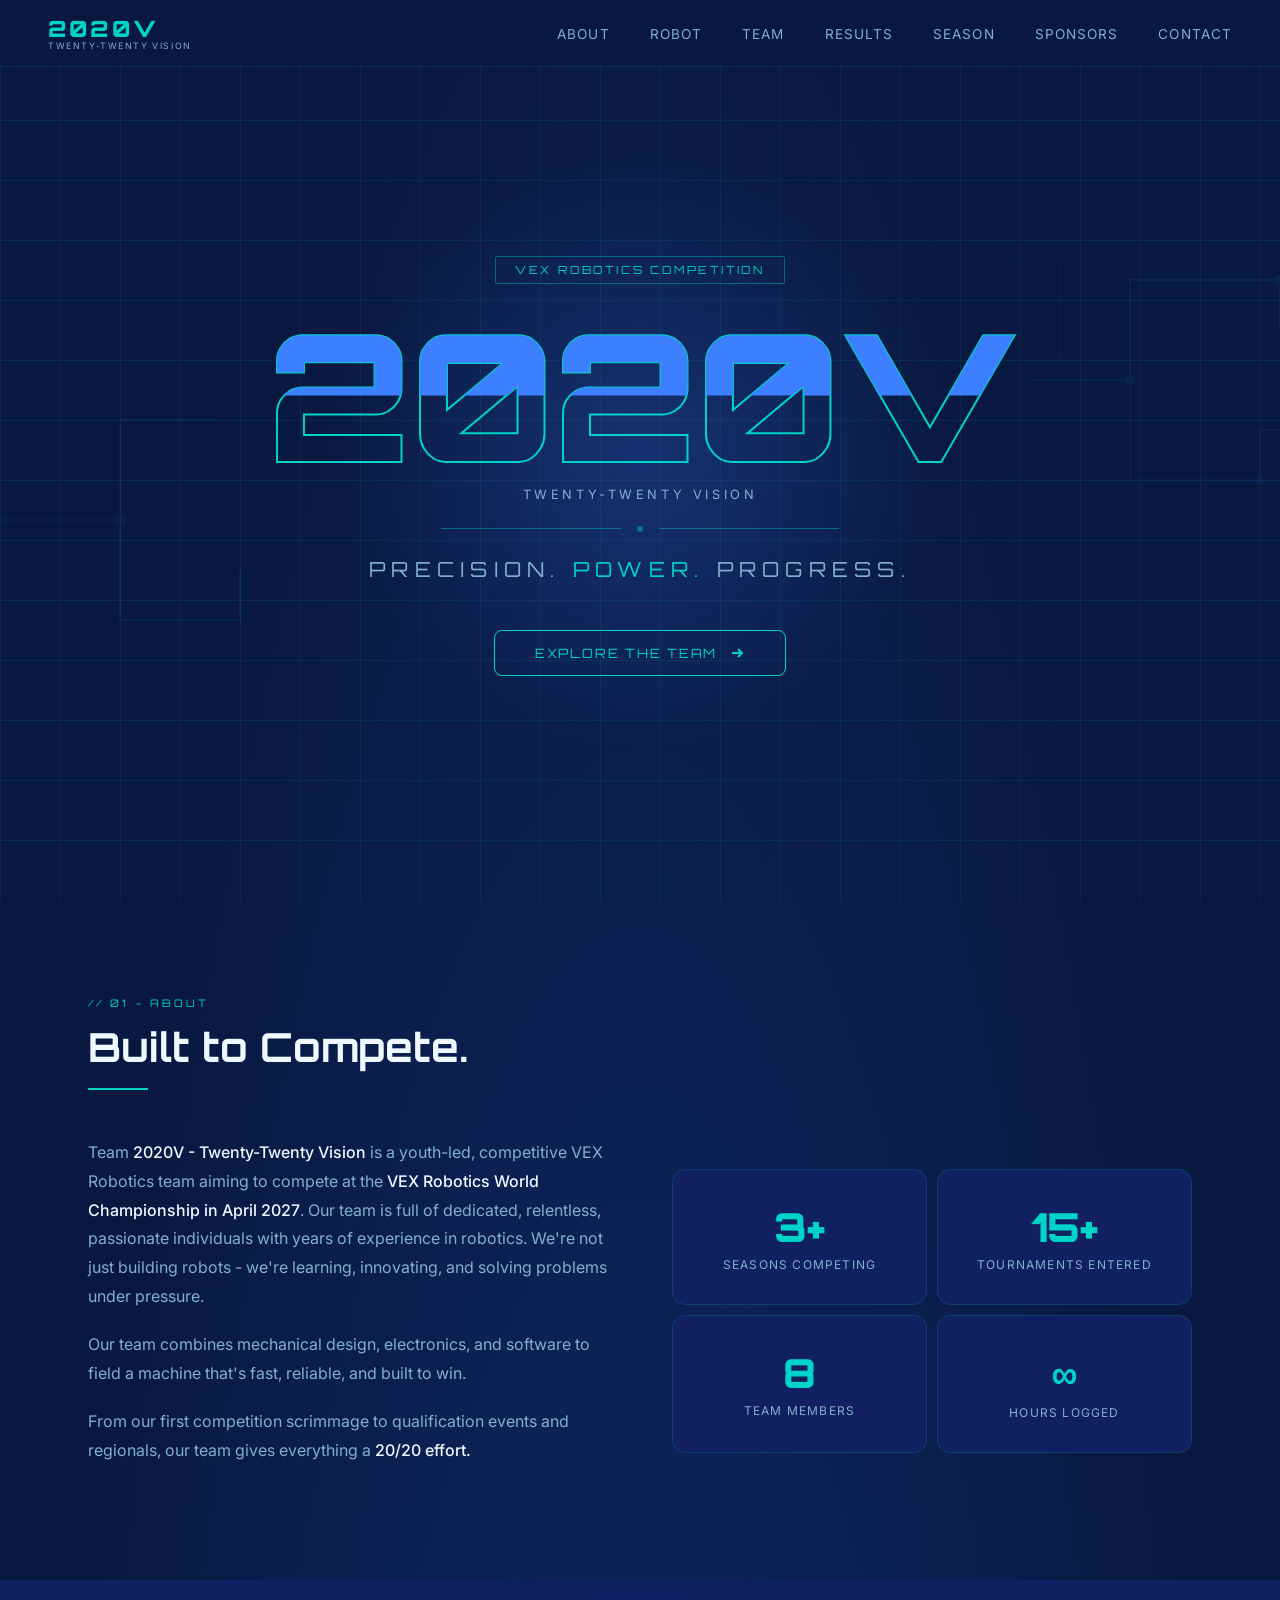
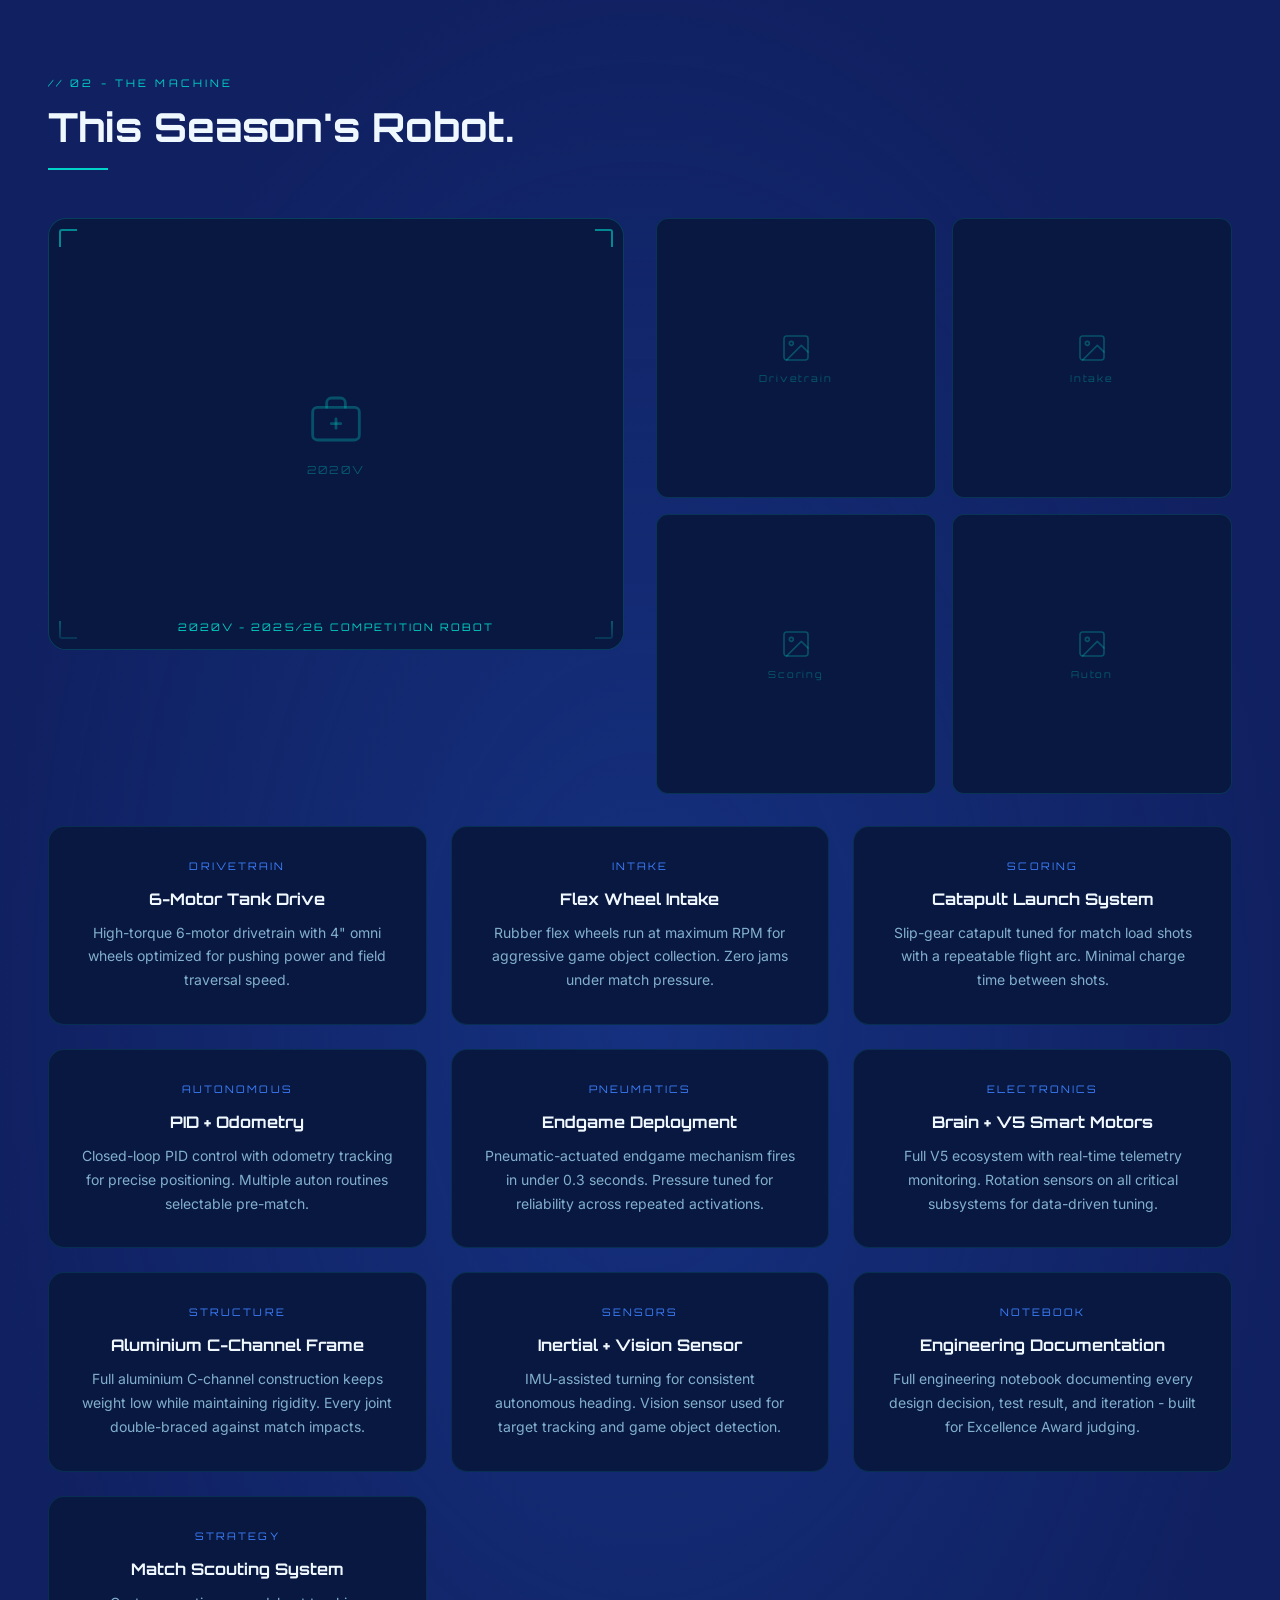
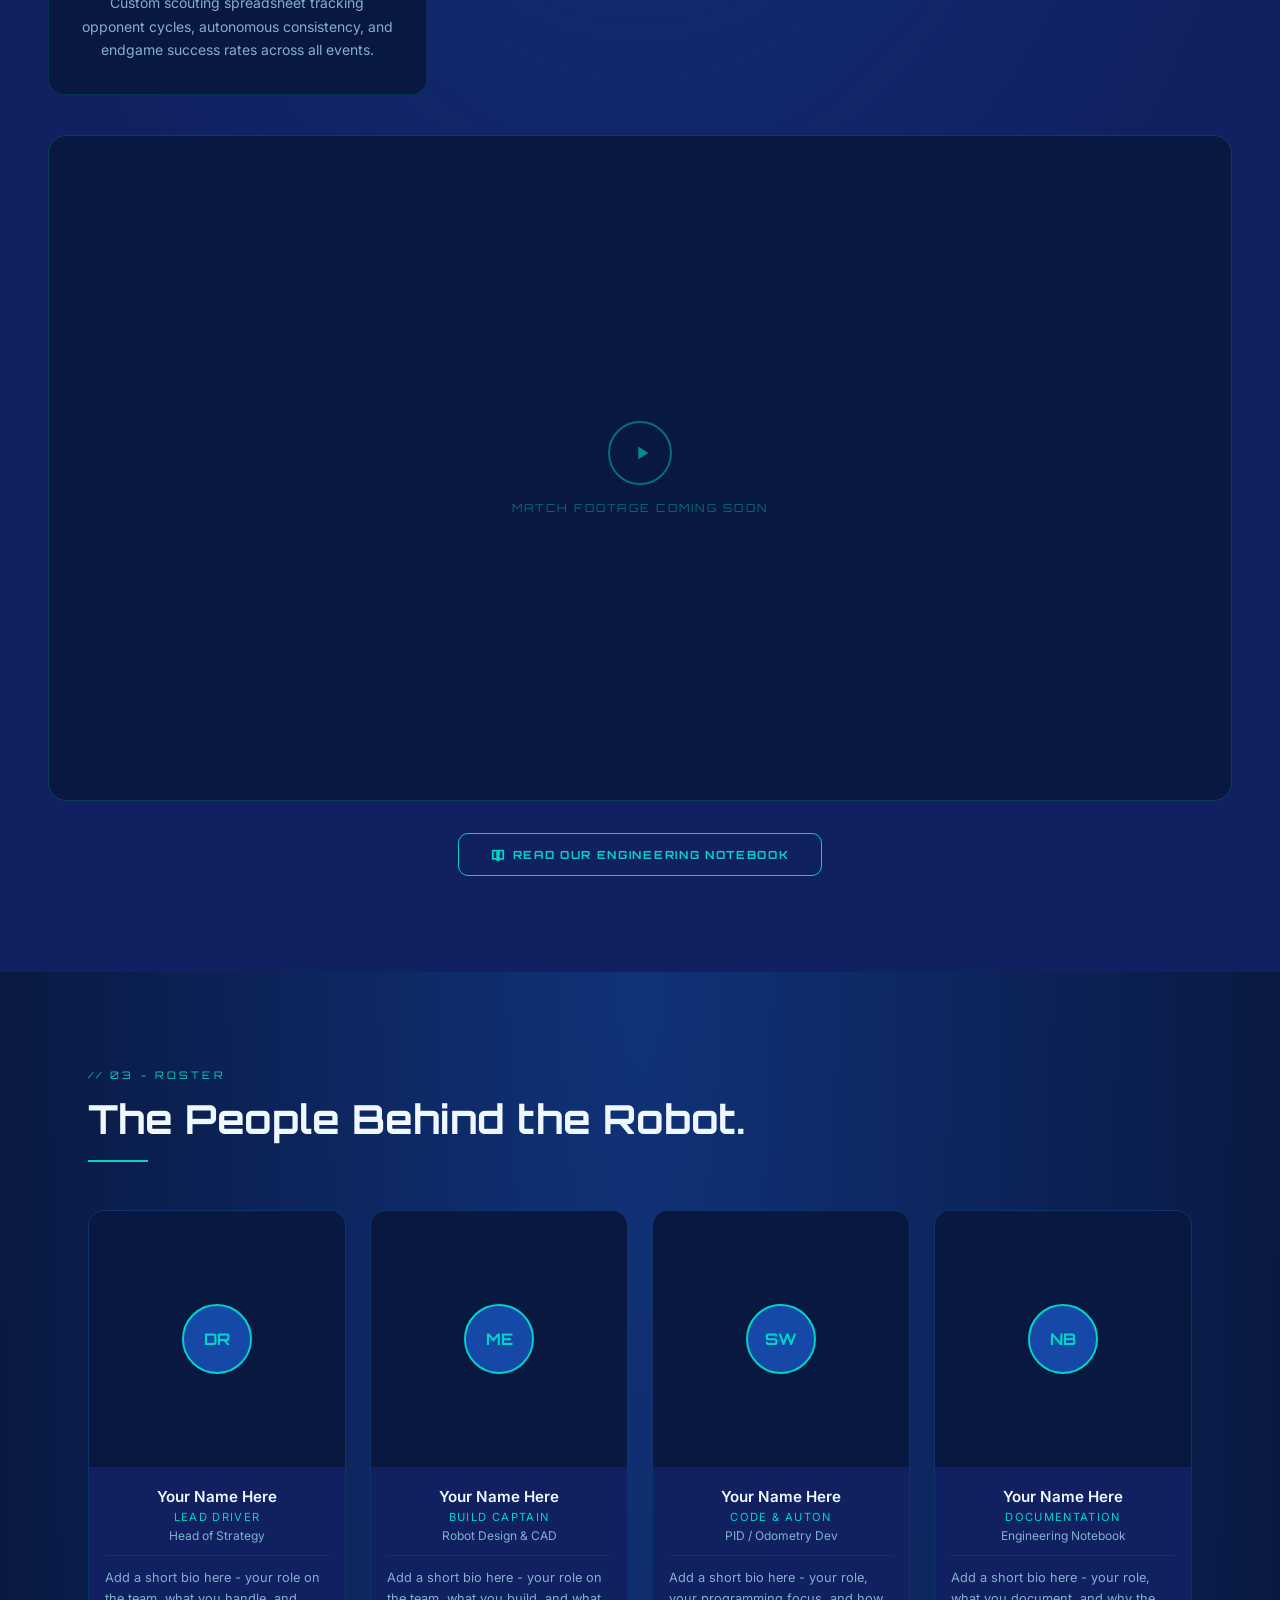
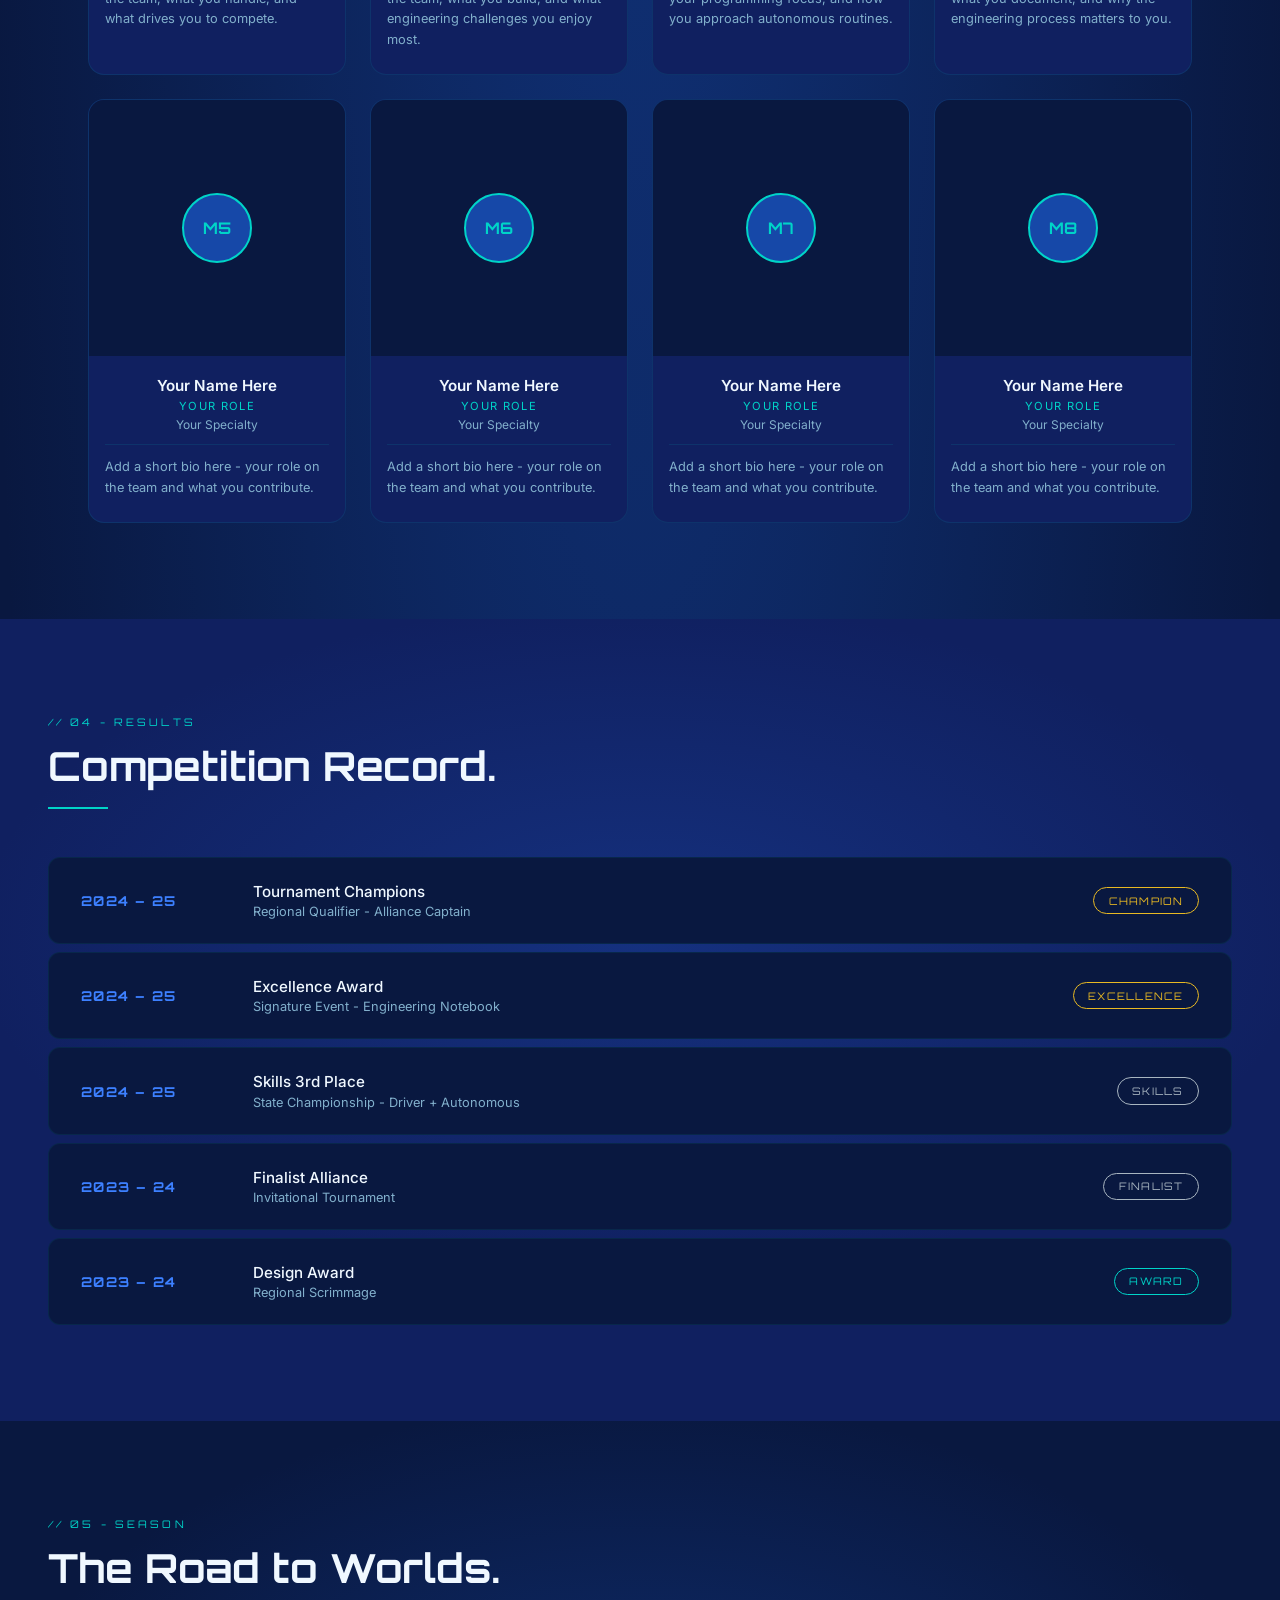
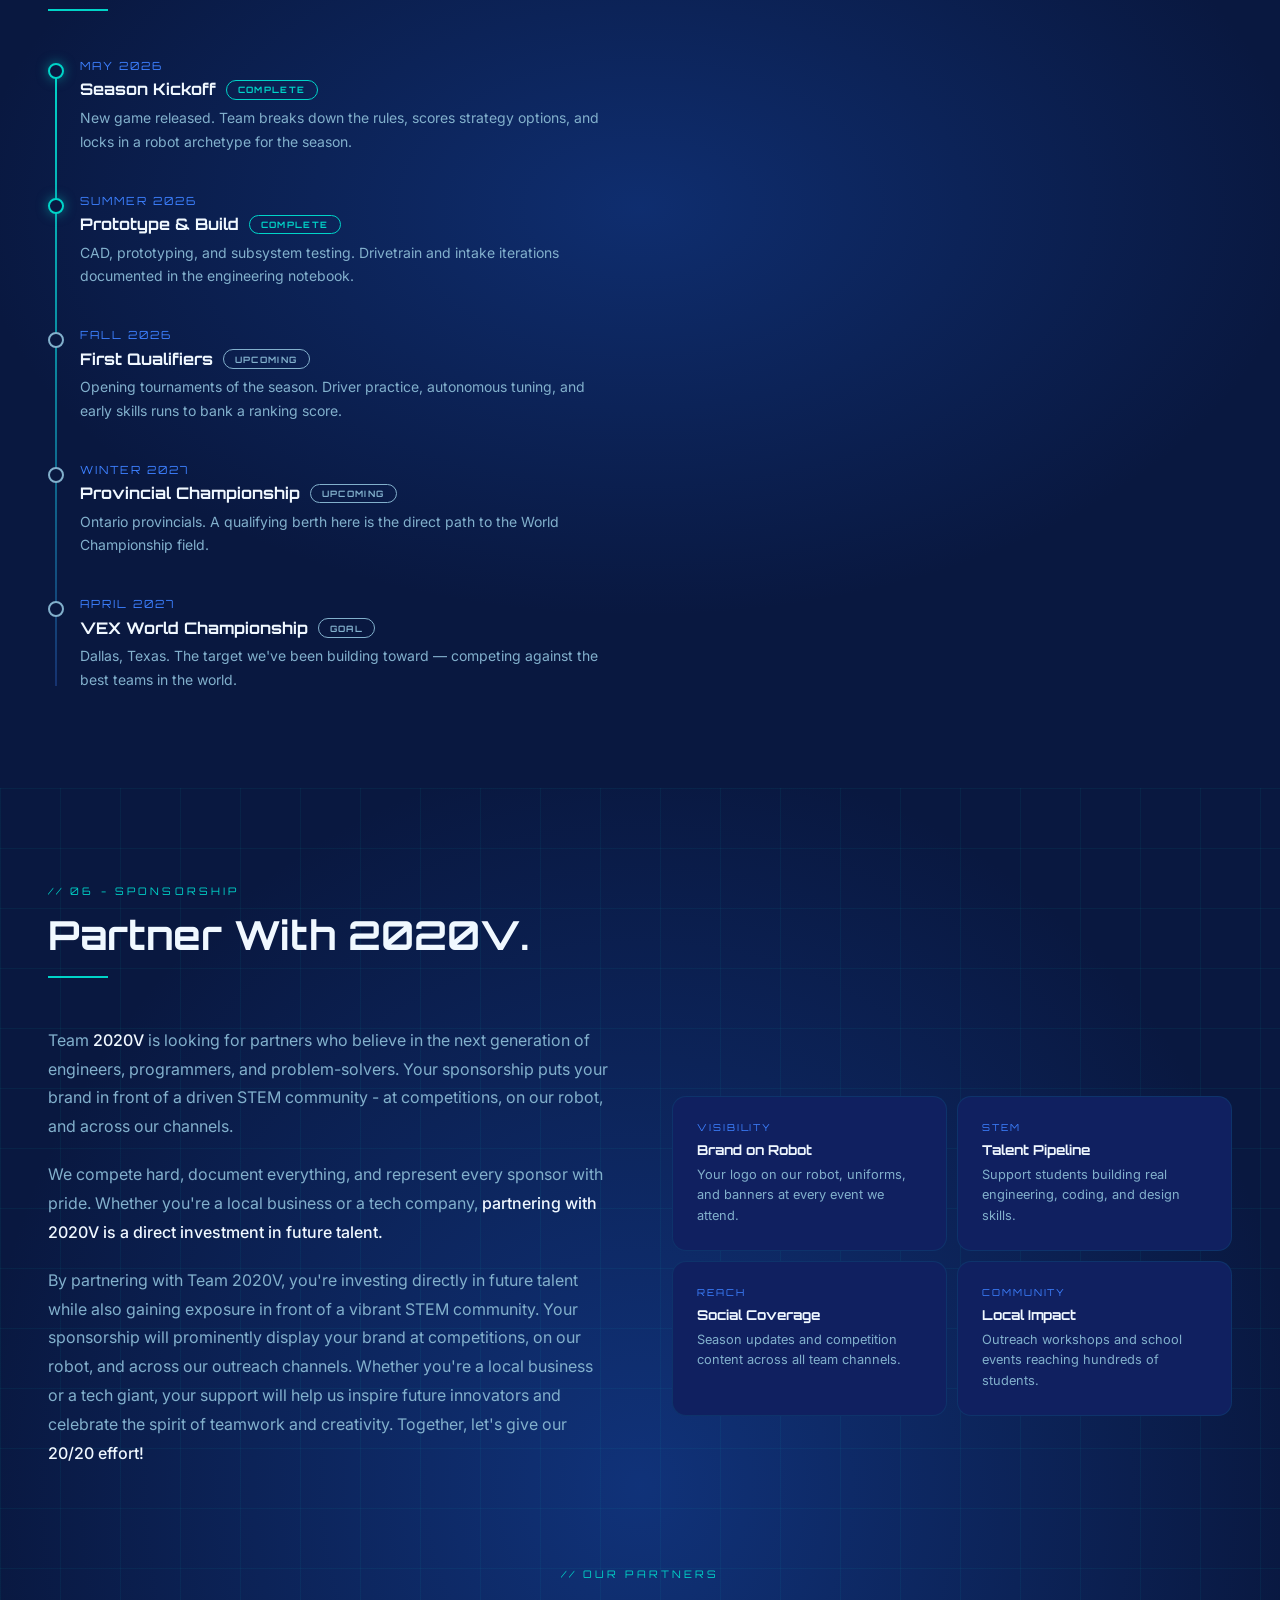
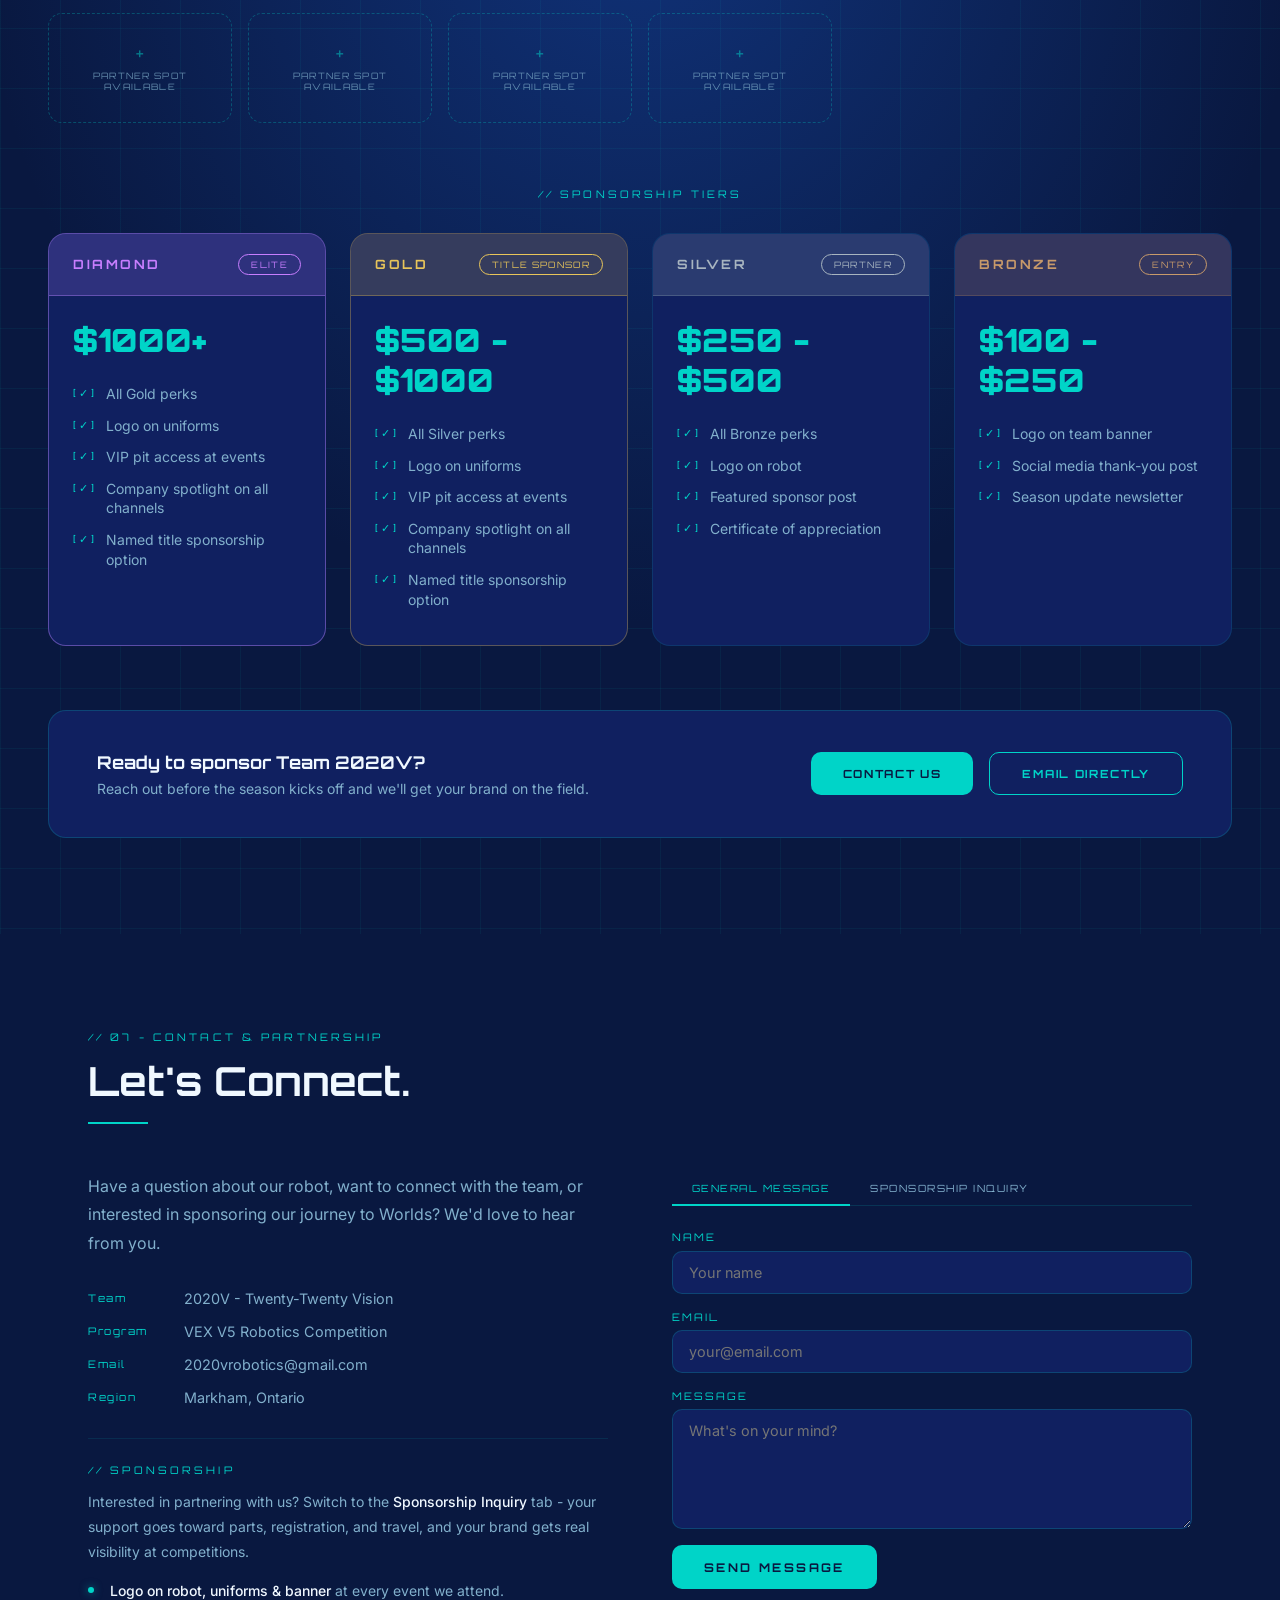
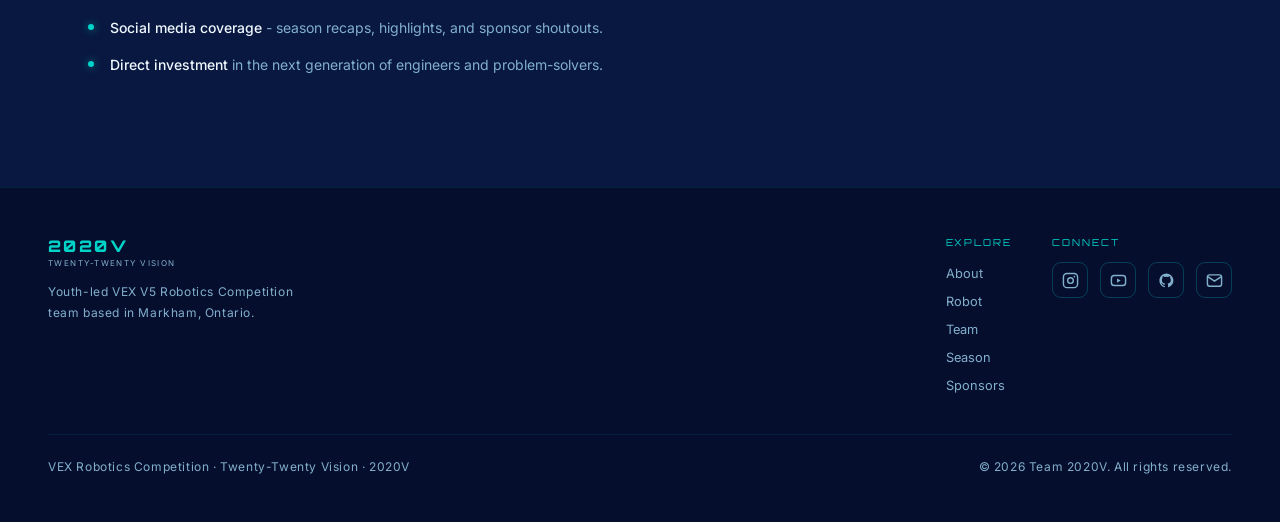
==== commit 143bdc54: "Point all email destinations at 2020vrobotics@gmail.com Updates the four occurrences in index.html t" ====
--- a/index.html
+++ b/index.html
@@ -3,27 +3,27 @@
 <head>
 <meta charset="UTF-8">
 <meta name="viewport" content="width=device-width, initial-scale=1.0">
-<title>2020V — Twenty-Twenty Vision | Rookie VEX Robotics Team</title>
-<meta name="description" content="Team 2020V (Twenty-Twenty Vision) is a brand-new, youth-led VEX V5 Robotics Competition team from Markham, Ontario. This is our rookie season — follow the build from day one, and help us get to the field.">
-<meta name="theme-color" content="#102A43">
+<title>2020V — Twenty-Twenty Vision | VEX Robotics Competition Team</title>
+<meta name="description" content="Team 2020V (Twenty-Twenty Vision) is a youth-led VEX V5 Robotics Competition team from Markham, Ontario, building toward the VEX World Championship. Meet the team, see the robot, and partner with us.">
+<meta name="theme-color" content="#091840">
 
 <!-- Social sharing (Open Graph / Twitter) -->
 <!-- TODO: replace og:url with your real domain once deployed, and add og-image.jpg (1200x630) to this folder -->
 <meta property="og:type" content="website">
 <meta property="og:site_name" content="Team 2020V">
-<meta property="og:title" content="2020V — Rookie Season | VEX Robotics">
-<meta property="og:description" content="A brand-new VEX V5 Robotics Competition team from Markham, Ontario. Season one starts now. Precision. Power. Progress.">
+<meta property="og:title" content="2020V — Twenty-Twenty Vision | VEX Robotics">
+<meta property="og:description" content="Youth-led VEX V5 Robotics Competition team from Markham, Ontario. Precision. Power. Progress.">
 <meta property="og:url" content="https://example.com/">
 <meta property="og:image" content="og-image.jpg">
 <meta property="og:image:width" content="1200">
 <meta property="og:image:height" content="630">
 <meta name="twitter:card" content="summary_large_image">
-<meta name="twitter:title" content="2020V — Rookie Season | VEX Robotics">
-<meta name="twitter:description" content="A brand-new VEX V5 Robotics Competition team from Markham, Ontario. Season one starts now.">
+<meta name="twitter:title" content="2020V — Twenty-Twenty Vision | VEX Robotics">
+<meta name="twitter:description" content="Youth-led VEX V5 Robotics Competition team from Markham, Ontario. Precision. Power. Progress.">
 <meta name="twitter:image" content="og-image.jpg">
 
 <!-- Favicon: inline SVG, no extra file needed -->
-<link rel="icon" href="data:image/svg+xml,%3Csvg xmlns='http://www.w3.org/2000/svg' viewBox='0 0 64 64'%3E%3Crect width='64' height='64' rx='12' fill='%23102A43'/%3E%3Ctext x='32' y='43' font-family='Verdana,sans-serif' font-size='30' font-weight='bold' fill='%2300B8D4' text-anchor='middle'%3E20%3C/text%3E%3C/svg%3E">
+<link rel="icon" href="data:image/svg+xml,%3Csvg xmlns='http://www.w3.org/2000/svg' viewBox='0 0 64 64'%3E%3Crect width='64' height='64' rx='12' fill='%23091840'/%3E%3Ctext x='32' y='43' font-family='Verdana,sans-serif' font-size='30' font-weight='bold' fill='%2300D4C8' text-anchor='middle'%3E20%3C/text%3E%3C/svg%3E">
 
 <link rel="preconnect" href="https://fonts.googleapis.com">
 <link rel="preconnect" href="https://fonts.gstatic.com" crossorigin>
@@ -31,20 +31,20 @@
 <script>document.documentElement.classList.add('js');</script>
 <style>
   :root {
-    --navy: #0b1f33;
-    --dark-blue: #17344f;
-    --mid-blue: #2a567f;
-    --electric: #4e92d9;
-    --aqua: #79b9ef;
-    --aqua-dim: #5f9fd7;
-    --white: #f1f7fc;
-    --muted: #bfd1e2;
+    --navy: #091840;
+    --dark-blue: #102060;
+    --mid-blue: #1648A8;
+    --electric: #3D80FF;
+    --aqua: #00D4C8;
+    --aqua-dim: #00A89E;
+    --white: #F0F8FF;
+    --muted: #82B0CC;
   }
 
   * { margin: 0; padding: 0; box-sizing: border-box; }
   html { scroll-behavior: smooth; }
   body {
-    background: linear-gradient(180deg, #1c4061 0%, #0f2740 55%, #081423 100%);
+    background: radial-gradient(ellipse 80% 65% at 50% 40%, rgba(22,72,168,0.55) 0%, transparent 65%), var(--navy);
     color: var(--white);
     font-family: 'Inter', sans-serif;
     overflow-x: hidden;
@@ -90,16 +90,16 @@
     align-items: center;
     justify-content: space-between;
     padding: 1rem 3rem;
-    background: rgba(15, 39, 64, 0.88);
+    background: rgba(9, 24, 64, 0.88);
     backdrop-filter: blur(12px);
-    border-bottom: 1px solid rgba(94,165,219,0.18);
+    border-bottom: 1px solid rgba(0, 212, 200, 0.15);
   }
 
   .nav-logo {
     font-family: 'Orbitron', monospace;
     font-weight: 900;
     font-size: 1.4rem;
-    color: var(--electric);
+    color: var(--aqua);
     letter-spacing: 0.1em;
     display: flex;
     flex-direction: column;
@@ -137,20 +137,20 @@
     position: absolute;
     bottom: 0; left: 0;
     width: 0; height: 1.5px;
-    background: var(--electric);
+    background: var(--aqua);
     transition: width 0.3s ease;
   }
 
-  .nav-links a:hover { color: var(--electric); }
+  .nav-links a:hover { color: var(--aqua); }
   .nav-links a:hover::after { width: 100%; }
-  .nav-links a.active { color: var(--electric); text-shadow: 0 0 12px rgba(0,169,192,0.25); }
+  .nav-links a.active { color: var(--aqua); text-shadow: 0 0 12px rgba(0,212,200,0.55); }
   .nav-links a.active::after { width: 100%; }
 
   /* ── MOBILE NAV TOGGLE ── */
   .nav-toggle {
     display: none;
     background: none;
-    border: 1px solid rgba(0,169,192,0.35);
+    border: 1px solid rgba(0,212,200,0.35);
     border-radius: 8px;
     padding: 0.5rem;
     cursor: pointer;
@@ -162,7 +162,7 @@
     transition: border-color 0.25s;
   }
 
-  .nav-toggle:hover { border-color: var(--electric); }
+  .nav-toggle:hover { border-color: var(--aqua); }
 
   .nav-toggle span {
     display: block;
@@ -179,9 +179,9 @@
   .nav-panel {
     position: fixed;
     top: 100%; left: 0; right: 0;
-    background: rgba(15, 39, 64, 0.97);
+    background: rgba(9, 24, 64, 0.97);
     backdrop-filter: blur(12px);
-    border-bottom: 1px solid rgba(94,165,219,0.2);
+    border-bottom: 1px solid rgba(0, 212, 200, 0.2);
     padding: 0.5rem 1.5rem 1.25rem;
     display: none;
     flex-direction: column;
@@ -206,7 +206,7 @@
   }
 
   .nav-panel a:last-child { border-bottom: none; }
-  .nav-panel a:hover, .nav-panel a.active { color: var(--aqua); padding-left: 0; }
+  .nav-panel a:hover, .nav-panel a.active { color: var(--aqua); padding-left: 0.6rem; }
 
   .hero {
     position: relative;
@@ -222,8 +222,8 @@
     position: absolute;
     inset: 0;
     background-image:
-      linear-gradient(rgba(0,169,192,0.10) 1px, transparent 1px),
-      linear-gradient(90deg, rgba(0,169,192,0.10) 1px, transparent 1px);
+      linear-gradient(rgba(0,212,200,0.09) 1px, transparent 1px),
+      linear-gradient(90deg, rgba(0,212,200,0.09) 1px, transparent 1px);
     background-size: 60px 60px;
     animation: gridPulse 8s ease-in-out infinite;
   }
@@ -237,7 +237,7 @@
     position: absolute;
     width: 600px; height: 600px;
     border-radius: 50%;
-    background: radial-gradient(circle, rgba(94,165,219,0.16) 0%, transparent 70%);
+    background: radial-gradient(circle, rgba(61,128,255,0.22) 0%, transparent 70%);
     top: 50%; left: 50%;
     transform: translate(-50%, -50%);
     animation: glowPulse 4s ease-in-out infinite;
@@ -275,7 +275,7 @@
     line-height: 0.9;
     letter-spacing: -0.02em;
     color: transparent;
-    -webkit-text-stroke: 2px var(--electric);
+    -webkit-text-stroke: 2px var(--aqua);
     position: relative;
     display: inline-block;
     cursor: default;
@@ -283,9 +283,9 @@
   }
 
   .hero-number:hover {
-    transform: none;
-    -webkit-text-stroke: 2px var(--navy);
-    filter: none;
+    transform: scale(1.06) translateY(-6px);
+    -webkit-text-stroke: 2px #fff;
+    filter: drop-shadow(0 0 18px rgba(0,212,200,0.7)) drop-shadow(0 0 40px rgba(77,143,255,0.45));
   }
 
   @keyframes heroShine {
@@ -299,13 +299,13 @@
     position: absolute;
     top: 0; left: -80%;
     width: 50%; height: 100%;
-    background: linear-gradient(120deg, transparent 20%, rgba(232,242,250,0.25) 50%, transparent 80%);
+    background: linear-gradient(120deg, transparent 20%, rgba(255,255,255,0.25) 50%, transparent 80%);
     pointer-events: none;
     opacity: 0;
   }
 
   .hero-number:hover::before {
-    opacity: 0;
+    animation: heroShine 0.7s ease forwards;
   }
 
   .hero-number::after {
@@ -319,7 +319,7 @@
   }
 
   .hero-number:hover::after {
-    color: #eef4f8;
+    color: #fff;
   }
 
   .hero-tagline {
@@ -341,8 +341,8 @@
     gap: 0.75rem;
     padding: 0.9rem 2.5rem;
     background: transparent;
-    border: 1.5px solid var(--electric);
-    color: var(--electric);
+    border: 1.5px solid var(--aqua);
+    color: var(--aqua);
     font-family: 'Orbitron', monospace;
     font-size: 0.8rem;
     letter-spacing: 0.15em;
@@ -353,7 +353,7 @@
     transition: background 0.3s, color 0.3s, transform 0.2s, box-shadow 0.3s;
   }
 
-  .hero-cta:hover { background: var(--electric); color: #f6fafc; transform: translateY(-1px); box-shadow: 0 6px 24px rgba(0,169,192,0.22); }
+  .hero-cta:hover { background: var(--aqua); color: var(--navy); transform: translateY(-2px); box-shadow: 0 6px 24px rgba(0,212,200,0.25); }
   .hero-cta svg { width: 16px; height: 16px; }
 
   .scanline {
@@ -441,9 +441,9 @@
   }
 
   .stat-cell:hover {
-    border-color: rgba(0,169,192,0.35);
-    transform: none;
-    box-shadow: none;
+    border-color: rgba(0,212,200,0.5);
+    transform: translateY(-5px);
+    box-shadow: 0 10px 32px rgba(0,212,200,0.12);
   }
 
   .stat-number {
@@ -463,7 +463,7 @@
   }
 
   .robot-section {
-    background: radial-gradient(ellipse 80% 65% at 50% 40%, rgba(94,165,219,0.16) 0%, transparent 65%), #5f86ae;
+    background: radial-gradient(ellipse 80% 65% at 50% 40%, rgba(30,80,185,0.35) 0%, transparent 65%), var(--dark-blue);
     max-width: 100%;
     padding: 6rem 3rem;
   }
@@ -472,40 +472,58 @@
 
   .robot-features {
     display: grid;
-    grid-template-columns: repeat(2, minmax(0, 1fr));
-    gap: 0.75rem 1.5rem;
+    grid-template-columns: repeat(3, 1fr);
+    gap: 1.5rem;
     margin-top: 3rem;
   }
 
   .feature-card {
-    display: block;
-    padding: 0;
-    border: 0;
-    background: transparent;
-    text-align: left;
-  }
+    background: var(--navy);
+    border: 1px solid rgba(0,212,200,0.12);
+    padding: 2rem;
+    border-radius: 16px;
+    position: relative;
+    overflow: hidden;
+    text-align: center;
+    transition: border-color 0.3s, transform 0.3s, box-shadow 0.3s;
+  }
+
+  .feature-card::before {
+    content: '';
+    position: absolute;
+    top: 0; left: 0;
+    width: 100%; height: 3px;
+    background: linear-gradient(90deg, var(--aqua), var(--electric));
+    transform: scaleX(0);
+    transform-origin: left;
+    transition: transform 0.4s ease;
+    border-radius: 16px 16px 0 0;
+  }
+
+  .feature-card:hover { border-color: rgba(0,212,200,0.45); transform: translateY(-6px); box-shadow: 0 16px 40px rgba(0,212,200,0.1); }
+  .feature-card:hover::before { transform: scaleX(1); }
 
   .feature-icon {
-    display: inline;
     font-family: 'Orbitron', monospace;
     font-size: 0.65rem;
-    letter-spacing: 0.18em;
+    letter-spacing: 0.2em;
     color: var(--electric);
-    margin: 0;
+    margin-bottom: 1rem;
   }
 
   .feature-title {
-    display: inline;
-    font-family: 'Inter', sans-serif;
-    font-weight: 400;
-    font-size: 0.95rem;
-    color: var(--muted);
-    margin-left: 0.5rem;
-  }
-
-
-
-  .achievements-section { background: radial-gradient(ellipse 80% 65% at 50% 40%, rgba(94,165,219,0.16) 0%, transparent 65%), #6d93bb; max-width: 100%; padding: 6rem 3rem; }
+    font-family: 'Orbitron', monospace;
+    font-weight: 700;
+    font-size: 1rem;
+    color: var(--white);
+    margin-bottom: 0.75rem;
+  }
+
+  .feature-desc { font-size: 0.875rem; color: var(--muted); line-height: 1.7; }
+
+
+
+  .achievements-section { background: radial-gradient(ellipse 80% 65% at 50% 40%, rgba(30,80,185,0.35) 0%, transparent 65%), var(--dark-blue); max-width: 100%; padding: 6rem 3rem; }
   .achievements-inner { max-width: 1200px; margin: 0 auto; }
 
   .achievements-list {
@@ -520,14 +538,14 @@
     grid-template-columns: 140px 1fr auto;
     align-items: center;
     gap: 2rem;
-    background: #6d93bb;
+    background: var(--navy);
     padding: 1.5rem 2rem;
     border-radius: 12px;
-    border: 1px solid rgba(0,169,192,0.18);
+    border: 1px solid rgba(0,212,200,0.08);
     transition: background 0.3s, border-color 0.3s, transform 0.3s;
   }
 
-  .achievement-row:hover { background: var(--dark-blue); border-color: rgba(0,169,192,0.30); transform: none; }
+  .achievement-row:hover { background: var(--dark-blue); border-color: rgba(0,212,200,0.3); transform: translateX(6px); }
 
   .achievement-year {
     font-family: 'Orbitron', monospace;
@@ -557,7 +575,7 @@
 
   /* ── SPONSORSHIP SECTION ── */
   .sponsor-section {
-    background: radial-gradient(ellipse 80% 65% at 50% 40%, rgba(94,165,219,0.14) 0%, transparent 65%), #0d2238;
+    background: radial-gradient(ellipse 80% 65% at 50% 40%, rgba(22,72,168,0.55) 0%, transparent 65%), var(--navy);
     max-width: 100%;
     padding: 6rem 3rem;
     position: relative;
@@ -569,8 +587,8 @@
     position: absolute;
     inset: 0;
     background-image:
-      linear-gradient(rgba(94,165,219,0.06) 1px, transparent 1px),
-      linear-gradient(90deg, rgba(94,165,219,0.06) 1px, transparent 1px);
+      linear-gradient(rgba(0,212,200,0.06) 1px, transparent 1px),
+      linear-gradient(90deg, rgba(0,212,200,0.06) 1px, transparent 1px);
     background-size: 60px 60px;
     pointer-events: none;
   }
@@ -586,13 +604,13 @@
   }
 
   .sponsor-intro-text p {
-    color: #d2e1ee;
+    color: var(--muted);
     line-height: 1.8;
     font-size: 1rem;
     margin-bottom: 1.2rem;
   }
 
-  .sponsor-intro-text p strong { color: #f1f7fc; font-weight: 500; }
+  .sponsor-intro-text p strong { color: var(--white); font-weight: 500; }
 
   .sponsor-why-grid {
     display: grid;
@@ -601,14 +619,14 @@
   }
 
   .sponsor-why-cell {
-    background: #17344f;
+    background: var(--dark-blue);
     padding: 1.5rem;
     border-radius: 14px;
-    border: 1px solid rgba(127,156,109,0.1);
+    border: 1px solid rgba(0,212,200,0.1);
     transition: background 0.3s, border-color 0.3s, transform 0.3s, box-shadow 0.3s;
   }
 
-  .sponsor-why-cell:hover { background: #1c3d5d; border-color: rgba(94,165,219,0.28); transform: none; box-shadow: none; }
+  .sponsor-why-cell:hover { background: #172e7a; border-color: rgba(0,212,200,0.35); transform: translateY(-4px); box-shadow: 0 10px 28px rgba(0,212,200,0.09); }
 
   .sponsor-why-icon {
     font-family: 'Orbitron', monospace;
@@ -622,11 +640,11 @@
     font-family: 'Orbitron', monospace;
     font-weight: 700;
     font-size: 0.85rem;
-    color: #f1f7fc;
+    color: var(--white);
     margin-bottom: 0.4rem;
   }
 
-  .sponsor-why-desc { font-size: 0.8rem; color: #d2e1ee; line-height: 1.6; }
+  .sponsor-why-desc { font-size: 0.8rem; color: var(--muted); line-height: 1.6; }
 
   /* TIERS */
   .tiers-heading {
@@ -634,7 +652,7 @@
     font-size: 0.65rem;
     letter-spacing: 0.3em;
     text-transform: uppercase;
-    color: #9fd0ff;
+    color: var(--aqua);
     margin-bottom: 2rem;
     text-align: center;
   }
@@ -647,19 +665,19 @@
   }
 
   .tier-card {
-    background: #17344f;
-    border: 1px solid rgba(127,156,109,0.12);
+    background: var(--dark-blue);
+    border: 1px solid rgba(0,212,200,0.12);
     overflow: hidden;
     border-radius: 18px;
     position: relative;
     transition: border-color 0.3s, transform 0.35s, box-shadow 0.35s;
   }
 
-  .tier-card:hover { transform: none; box-shadow: none; border-color: rgba(0,169,192,0.35); }
+  .tier-card:hover { transform: translateY(-8px); box-shadow: 0 20px 48px rgba(0,212,200,0.13); border-color: rgba(0,212,200,0.4); }
   .tier-card.tier-gold     { border-color: rgba(200,169,81,0.4); }
-  .tier-card.tier-gold:hover     { box-shadow: none; border-color: rgba(200,169,81,0.65); }
+  .tier-card.tier-gold:hover     { box-shadow: 0 20px 48px rgba(200,169,81,0.15); border-color: rgba(200,169,81,0.7); }
 .tier-card.tier-diamond  { border-color: rgba(180,130,255,0.45); }
-  .tier-card.tier-diamond:hover  { box-shadow: none; border-color: rgba(180,130,255,0.7); }
+  .tier-card.tier-diamond:hover  { box-shadow: 0 20px 52px rgba(180,130,255,0.2); border-color: rgba(180,130,255,0.8); }
 
   .tier-header {
     padding: 1.25rem 1.5rem;
@@ -707,7 +725,7 @@
     font-family: 'Orbitron', monospace;
     font-weight: 900;
     font-size: 2rem;
-    color: #9fd0ff;
+    color: var(--aqua);
     margin-bottom: 1.5rem;
     display: block;
   }
@@ -718,12 +736,12 @@
     gap: 0.75rem;
     margin-bottom: 0.75rem;
     font-size: 0.875rem;
-    color: #d2e1ee;
+    color: var(--muted);
     line-height: 1.4;
   }
 
   .tier-perk-check {
-    color: #9fd0ff;
+    color: var(--aqua);
     font-size: 0.7rem;
     font-family: 'Orbitron', monospace;
     margin-top: 2px;
@@ -733,8 +751,8 @@
 
   /* SPONSOR CTA BAR */
   .sponsor-cta {
-    background: #17344f;
-    border: 1px solid rgba(94,165,219,0.22);
+    background: var(--dark-blue);
+    border: 1px solid rgba(0,212,200,0.2);
     padding: 2.5rem 3rem;
     border-radius: 18px;
     display: flex;
@@ -747,11 +765,11 @@
     font-family: 'Orbitron', monospace;
     font-weight: 700;
     font-size: 1.1rem;
-    color: #f1f7fc;
+    color: var(--white);
     margin-bottom: 0.4rem;
   }
 
-  .sponsor-cta-text p { font-size: 0.875rem; color: #d2e1ee; }
+  .sponsor-cta-text p { font-size: 0.875rem; color: var(--muted); }
 
   .sponsor-cta-actions { display: flex; gap: 1rem; flex-shrink: 0; }
 
@@ -773,7 +791,7 @@
     transition: background 0.3s, transform 0.2s, box-shadow 0.3s;
   }
 
-  .btn-primary:hover { background: var(--aqua-dim); transform: none; box-shadow: none; }
+  .btn-primary:hover { background: var(--aqua-dim); transform: translateY(-2px); box-shadow: 0 6px 20px rgba(0,212,200,0.3); }
 
   .btn-outline {
     padding: 0.85rem 2rem;
@@ -793,7 +811,7 @@
     transition: background 0.3s, color 0.3s, transform 0.2s, box-shadow 0.3s;
   }
 
-  .btn-outline:hover { background: var(--aqua); color: var(--navy); transform: none; box-shadow: none; }
+  .btn-outline:hover { background: var(--aqua); color: var(--navy); transform: translateY(-2px); box-shadow: 0 6px 20px rgba(0,212,200,0.25); }
 
   .contact-grid {
     display: grid;
@@ -866,10 +884,10 @@
     align-self: flex-start;
   }
 
-  .submit-btn:hover { background: var(--aqua-dim); transform: none; box-shadow: none; }
+  .submit-btn:hover { background: var(--aqua-dim); transform: translateY(-2px); box-shadow: 0 6px 20px rgba(0,212,200,0.28); }
 
   footer {
-    background: #0b2239;
+    background: #060E2E;
     border-top: 1px solid rgba(0,212,200,0.1);
     padding: 2.5rem 3rem;
     display: flex;
@@ -897,7 +915,7 @@
     .nav-panel { display: flex; }
     section { padding: 4rem 1.5rem; }
     .about-grid { grid-template-columns: 1fr; gap: 2rem; }
-    .robot-features { grid-template-columns: 1fr; }
+    .robot-features { grid-template-columns: 1fr 1fr; }
     .robot-showcase { grid-template-columns: 1fr; }
     .team-grid { grid-template-columns: 1fr 1fr; }
     .achievement-row { grid-template-columns: 100px 1fr; }
@@ -931,7 +949,7 @@
     position: relative;
     border-radius: 18px;
     overflow: hidden;
-    border: 1px solid rgba(127,156,109,0.2);
+    border: 1px solid rgba(0,212,200,0.2);
     background: var(--navy);
     aspect-ratio: 4/3;
     display: flex;
@@ -947,7 +965,7 @@
     transition: transform 0.5s ease;
   }
 
-  .robot-img-wrap:hover img { transform: none; }
+  .robot-img-wrap:hover img { transform: scale(1.04); }
 
   .robot-img-placeholder {
     display: flex;
@@ -955,7 +973,7 @@
     align-items: center;
     justify-content: center;
     gap: 1rem;
-    color: rgba(0,119,168,0.35);
+    color: rgba(0,212,200,0.35);
     font-family: 'Orbitron', monospace;
     font-size: 0.7rem;
     letter-spacing: 0.2em;
@@ -967,13 +985,13 @@
 
   .robot-img-placeholder svg {
     width: 56px; height: 56px;
-    stroke: rgba(0,169,192,0.30);
+    stroke: rgba(0,212,200,0.3);
   }
 
   .robot-img-corner {
     position: absolute;
     width: 18px; height: 18px;
-    border-color: rgba(0,169,192,0.75);
+    border-color: var(--aqua);
     border-style: solid;
     opacity: 0.6;
   }
@@ -986,12 +1004,12 @@
   .robot-img-caption {
     position: absolute;
     bottom: 0; left: 0; right: 0;
-    background: linear-gradient(transparent, rgba(16,42,67,0.92));
+    background: linear-gradient(transparent, rgba(9,24,64,0.92));
     padding: 1.5rem 1rem 0.9rem;
     font-family: 'Orbitron', monospace;
     font-size: 0.65rem;
     letter-spacing: 0.2em;
-    color: var(--electric);
+    color: var(--aqua);
     text-align: center;
     text-transform: uppercase;
   }
@@ -1006,7 +1024,7 @@
     position: relative;
     border-radius: 12px;
     overflow: hidden;
-    border: 1px solid rgba(127,156,109,0.15);
+    border: 1px solid rgba(0,212,200,0.15);
     background: var(--navy);
     aspect-ratio: 1;
     display: flex;
@@ -1016,7 +1034,7 @@
     cursor: pointer;
   }
 
-  .robot-gallery-thumb:hover { border-color: rgba(0,169,192,0.45); transform: none; }
+  .robot-gallery-thumb:hover { border-color: rgba(0,212,200,0.5); transform: translateY(-3px); }
 
   .robot-gallery-thumb img {
     width: 100%; height: 100%;
@@ -1041,14 +1059,14 @@
 
   .member-card {
     background: var(--dark-blue);
-    border: 1px solid rgba(127,156,109,0.1);
+    border: 1px solid rgba(0,212,200,0.1);
     border-radius: 16px;
     overflow: hidden;
     text-align: center;
     transition: border-color 0.3s, transform 0.3s, box-shadow 0.3s;
   }
 
-  .member-card:hover { border-color: rgba(0,169,192,0.35); transform: none; box-shadow: 0 14px 36px rgba(0,169,192,0.08); }
+  .member-card:hover { border-color: rgba(0,212,200,0.45); transform: translateY(-6px); box-shadow: 0 14px 36px rgba(0,212,200,0.1); }
 
   .member-photo-wrap {
     width: 100%;
@@ -1068,7 +1086,7 @@
     transition: transform 0.4s ease;
   }
 
-  .member-card:hover .member-photo-wrap img { transform: none; }
+  .member-card:hover .member-photo-wrap img { transform: scale(1.06); }
 
   .member-photo-placeholder {
     display: flex;
@@ -1106,7 +1124,7 @@
     font-size: 0.8rem;
     color: var(--muted);
     line-height: 1.6;
-    border-top: 1px solid rgba(127,156,109,0.1);
+    border-top: 1px solid rgba(0,212,200,0.1);
     padding-top: 0.75rem;
     text-align: left;
   }
@@ -1126,16 +1144,16 @@
     position: absolute;
     top: 0; left: -80%;
     width: 50%; height: 100%;
-    background: linear-gradient(120deg, transparent 20%, rgba(232,242,250,0.35) 50%, transparent 80%);
+    background: linear-gradient(120deg, transparent 20%, rgba(255,255,255,0.35) 50%, transparent 80%);
     pointer-events: none;
     opacity: 0;
   }
   .nav-logo:hover, .footer-logo:hover {
-    color: #f6fafc;
-    filter: none;
+    color: #fff;
+    filter: drop-shadow(0 0 10px rgba(0,212,200,0.8));
   }
   .nav-logo:hover::before, .footer-logo:hover::before {
-    opacity: 0;
+    animation: heroShine 0.65s ease forwards;
   }
 
   /* Hero tag: continuous border pulse */
@@ -1143,7 +1161,7 @@
     0%, 100% { box-shadow: 0 0 0 0 rgba(0,212,200,0); border-color: rgba(0,212,200,0.4); }
     50%       { box-shadow: 0 0 14px 3px rgba(0,212,200,0.22); border-color: rgba(0,212,200,0.9); }
   }
-  .hero-tag { animation: none; }
+  .hero-tag { animation: tagPulse 3.5s ease-in-out infinite; }
 
   /* Section rule: slide-in entrance on scroll */
   @keyframes ruleExpand {
@@ -1156,21 +1174,21 @@
   /* Stat numbers: glow + scale when parent card is hovered */
   .stat-number { transition: filter 0.3s ease, transform 0.3s ease; }
   .stat-cell:hover .stat-number {
-    filter: none;
-    transform: none;
+    filter: drop-shadow(0 0 10px rgba(0,212,200,0.75));
+    transform: scale(1.1);
   }
 
   /* Achievement badges: coloured glow on row hover */
   .achievement-badge { transition: box-shadow 0.3s ease, filter 0.3s ease; }
-  .achievement-row:hover .achievement-badge          { box-shadow: none;  filter: none; }
-  .achievement-row:hover .achievement-badge.badge-gold   { box-shadow: none; }
-  .achievement-row:hover .achievement-badge.badge-silver { box-shadow: none; }
+  .achievement-row:hover .achievement-badge          { box-shadow: 0 0 12px rgba(0,212,200,0.45);  filter: brightness(1.3); }
+  .achievement-row:hover .achievement-badge.badge-gold   { box-shadow: 0 0 14px rgba(232,185,35,0.55); }
+  .achievement-row:hover .achievement-badge.badge-silver { box-shadow: 0 0 14px rgba(168,181,192,0.55); }
 
   /* Tier prices: pop + glow when card is hovered */
   .tier-price { transition: filter 0.35s ease, transform 0.35s ease; display: block; }
   .tier-card:hover .tier-price {
-    filter: none;
-    transform: none;
+    filter: drop-shadow(0 0 10px rgba(0,212,200,0.65));
+    transform: scale(1.08);
   }
 
   /* Section labels: letter-spacing expand + glow on hover */
@@ -1179,25 +1197,25 @@
     transition: letter-spacing 0.35s ease, filter 0.35s ease;
   }
   .section-label:hover {
-    letter-spacing: 0.3em;
-    filter: none;
+    letter-spacing: 0.42em;
+    filter: drop-shadow(0 0 6px rgba(0,212,200,0.75));
   }
 
   /* Feature icon labels: colour flash on card hover */
   .feature-icon { transition: color 0.3s ease, letter-spacing 0.3s ease; }
-  .feature-card:hover .feature-icon { color: var(--electric); letter-spacing: 0.2em; }
+  .feature-card:hover .feature-icon { color: var(--aqua); letter-spacing: 0.26em; }
 
   /* Scanline dot: continuous colour pulse */
   @keyframes dotPulse {
     0%, 100% { box-shadow: 0 0 0 0 rgba(0,212,200,0.6); background: var(--aqua); }
-    50%       { box-shadow: 0 0 0 6px rgba(0,212,200,0); background: #d9e9f6; }
+    50%       { box-shadow: 0 0 0 6px rgba(0,212,200,0); background: #fff; }
   }
   .scanline-dot { animation: dotPulse 2.5s ease-in-out infinite; }
 
   /* ── FORM TABS (combined contact/sponsor) ── */
   .form-tabs {
     display: flex;
-    border-bottom: 1px solid rgba(127,156,109,0.15);
+    border-bottom: 1px solid rgba(0,212,200,0.15);
     margin-bottom: 1.5rem;
   }
 
@@ -1342,7 +1360,7 @@
     transition: background 0.3s, transform 0.2s, box-shadow 0.3s;
   }
 
-  .sponsor-submit-btn:hover { background: var(--aqua-dim); transform: none; box-shadow: none; }
+  .sponsor-submit-btn:hover { background: var(--aqua-dim); transform: translateY(-2px); box-shadow: 0 6px 24px rgba(0,212,200,0.3); }
 
   .form-note {
     font-size: 0.75rem;
@@ -1408,7 +1426,7 @@
     transition: border-color 0.3s, transform 0.3s;
   }
 
-  .sponsor-slot:hover { border-color: rgba(0,169,192,0.35); transform: none; }
+  .sponsor-slot:hover { border-color: rgba(0,212,200,0.45); transform: translateY(-4px); }
   .sponsor-slot img { max-width: 100%; max-height: 100%; object-fit: contain; }
 
   .sponsor-slot-empty {
@@ -1481,7 +1499,7 @@
 
   /* ── SEASON TIMELINE ── */
   .timeline-section {
-    background: radial-gradient(ellipse 80% 65% at 50% 40%, rgba(94,165,219,0.12) 0%, transparent 65%), #0f2740;
+    background: radial-gradient(ellipse 80% 65% at 50% 40%, rgba(22,72,168,0.45) 0%, transparent 65%), var(--navy);
     max-width: 100%;
     padding: 6rem 3rem;
   }
@@ -1500,7 +1518,7 @@
     position: absolute;
     left: 7px; top: 6px; bottom: 6px;
     width: 2px;
-    background: linear-gradient(180deg, var(--electric), rgba(94,165,219,0.25));
+    background: linear-gradient(180deg, var(--aqua), rgba(61,128,255,0.25));
   }
 
   .timeline-item {
@@ -1518,7 +1536,7 @@
     border-radius: 50%;
     background: var(--navy);
     border: 2px solid var(--aqua);
-    box-shadow: 0 0 12px rgba(94,165,219,0.22);
+    box-shadow: 0 0 12px rgba(0,212,200,0.5);
   }
 
   .timeline-item.upcoming .timeline-node {
@@ -1539,11 +1557,11 @@
     font-family: 'Orbitron', monospace;
     font-weight: 700;
     font-size: 1rem;
-    color: #f1f7fc;
+    color: var(--white);
     margin-bottom: 0.4rem;
   }
 
-  .timeline-desc { font-size: 0.875rem; color: #d2e1ee; line-height: 1.7; max-width: 60ch; }
+  .timeline-desc { font-size: 0.875rem; color: var(--muted); line-height: 1.7; max-width: 60ch; }
 
   .timeline-flag {
     display: inline-block;
@@ -1553,8 +1571,8 @@
     text-transform: uppercase;
     padding: 0.2rem 0.7rem;
     border-radius: 999px;
-    border: 1px solid #a9c3d8;
-    color: #a9c3d8;
+    border: 1px solid var(--muted);
+    color: var(--muted);
     margin-left: 0.6rem;
     vertical-align: 2px;
   }
@@ -1563,8 +1581,8 @@
 
   /* ── FOOTER ── */
   footer {
-    background: #0b2239;
-    border-top: 1px solid rgba(127,156,109,0.1);
+    background: #060E2E;
+    border-top: 1px solid rgba(0,212,200,0.1);
     padding: 3rem;
     display: grid;
     grid-template-columns: 1fr auto auto;
@@ -1597,7 +1615,7 @@
   .footer-socials a {
     width: 36px; height: 36px;
     border-radius: 9px;
-    border: 1px solid rgba(127,156,109,0.25);
+    border: 1px solid rgba(0,212,200,0.25);
     display: flex;
     align-items: center;
     justify-content: center;
@@ -1605,7 +1623,7 @@
     transition: color 0.25s, border-color 0.25s, transform 0.25s;
   }
 
-  .footer-socials a:hover { color: var(--aqua); border-color: var(--aqua); transform: none; }
+  .footer-socials a:hover { color: var(--aqua); border-color: var(--aqua); transform: translateY(-3px); }
   .footer-socials svg { width: 17px; height: 17px; }
 
   .footer-bottom {
@@ -1623,63 +1641,6 @@
     .footer-bottom { flex-direction: column; text-align: left; }
   }
 
-  /* ── ROOKIE-SEASON ELEMENTS ── */
-  .hero-rookie {
-    font-size: 0.9rem;
-    color: var(--muted);
-    line-height: 1.7;
-    margin: -1.5rem auto 2.5rem;
-    max-width: 42ch;
-  }
-
-  .hero-rookie strong { color: var(--aqua); font-weight: 600; }
-
-  /* Callout explaining the team's first-year status */
-  .rookie-note {
-    display: flex;
-    gap: 1.25rem;
-    align-items: flex-start;
-    background: var(--dark-blue);
-    border: 1px solid rgba(0,212,200,0.25);
-    border-left: 3px solid var(--aqua);
-    border-radius: 14px;
-    padding: 1.5rem 1.75rem;
-    margin-top: 2rem;
-  }
-
-  .rookie-note-icon {
-    font-family: 'Orbitron', monospace;
-    font-size: 0.6rem;
-    letter-spacing: 0.18em;
-    color: var(--navy);
-    background: var(--aqua);
-    padding: 0.35rem 0.7rem;
-    border-radius: 6px;
-    white-space: nowrap;
-    flex-shrink: 0;
-    margin-top: 2px;
-  }
-
-  .rookie-note p {
-    font-size: 0.875rem;
-    color: var(--muted);
-    line-height: 1.75;
-    margin: 0;
-  }
-
-  .rookie-note p strong { color: var(--white); font-weight: 500; }
-
-  /* Goal badges reuse .achievement-badge, tinted as forward-looking */
-  .badge-goal     { border-color: var(--electric); color: var(--electric); }
-  .badge-stretch  { border-color: #C87EFF; color: #C87EFF; }
-
-  .achievement-row:hover .achievement-badge.badge-goal    { box-shadow: none; }
-  .achievement-row:hover .achievement-badge.badge-stretch { box-shadow: none; }
-
-  @media (max-width: 600px) {
-    .rookie-note { flex-direction: column; gap: 0.9rem; }
-  }
-
   /* ── REDUCED MOTION ──
      Honours the OS "Reduce Motion" setting: stops every looping animation
      and collapses transitions, while forcing scroll-revealed elements to
@@ -1709,30 +1670,6 @@
 
     html.js .reveal { opacity: 1; transform: none; }
   }
-
-  /* Dark blue fallback palette for legibility */
-  nav, .nav-panel { background: rgba(11, 31, 51, 0.96); }
-  .nav-logo { color: #8bc1f2; }
-  .nav-logo-sub, .nav-links a, .nav-panel a { color: #d3e4f1; }
-  .nav-links a:hover, .nav-links a.active, .nav-panel a:hover, .nav-panel a.active { color: #8bc1f2; }
-
-  .achievement-row { background: #17344f; }
-  .achievement-row:hover { background: #1c3d5d; }
-  .stat-cell, .sponsor-why-cell, .tier-card, .sponsor-cta, .member-card,
-  .rookie-note, .form-group input, .form-group textarea, .form-group select,
-  .form-group select option { background-color: #17344f; }
-
-  .sponsor-form, footer { background: #0b1f33; }
-  .sponsor-form .form-note, footer .footer-note, footer .footer-links a,
-  footer .footer-socials a, footer .footer-bottom { color: #c8dce8; }
-  .sponsor-form label { color: #8bc1f2 !important; }
-  .sponsor-form .form-group input, .sponsor-form .form-group textarea,
-  .sponsor-form .form-group select { color: #f1f7fc; }
-
-  .robot-img-wrap, .robot-gallery-thumb, .member-photo-wrap, .sponsor-logo-placeholder {
-    background: #0b1f33;
-  }
-  .robot-img-placeholder, .member-avatar { color: #8bc1f2; }
 </style>
 </head>
 <body>
@@ -1746,7 +1683,7 @@
     <li><a href="#about">About</a></li>
     <li><a href="#robot">Robot</a></li>
     <li><a href="#team">Team</a></li>
-    <li><a href="#achievements">Goals</a></li>
+    <li><a href="#achievements">Results</a></li>
     <li><a href="#season">Season</a></li>
     <li><a href="#sponsors">Sponsors</a></li>
     <li><a href="#contact">Contact</a></li>
@@ -1760,7 +1697,7 @@
     <a href="#about">About</a>
     <a href="#robot">Robot</a>
     <a href="#team">Team</a>
-    <a href="#achievements">Goals</a>
+    <a href="#achievements">Results</a>
     <a href="#season">Season</a>
     <a href="#sponsors">Sponsors</a>
     <a href="#contact">Contact</a>
@@ -1788,14 +1725,13 @@
     <circle cx="50" cy="150" r="5" fill="#2979FF"/>
   </svg>
   <div class="hero-content">
-    <div class="hero-tag">Rookie Season · VEX Robotics Competition</div>
+    <div class="hero-tag">VEX Robotics Competition</div>
     <h1 class="hero-number" aria-label="2020V — Twenty-Twenty Vision">2020V</h1>
     <div style="font-family:'Inter',sans-serif;font-size:0.8rem;letter-spacing:0.28em;text-transform:uppercase;color:var(--muted);margin-top:0.75rem;">Twenty-Twenty Vision</div>
     <div class="scanline"><div class="scanline-dot"></div></div>
     <div class="hero-tagline">Precision. <span>Power.</span> Progress.</div>
-    <p class="hero-rookie">This is our <strong>first year</strong> as a team — season one starts here.</p>
     <a class="hero-cta" href="#about">
-      Follow Our Build
+      Explore The Team
       <svg viewBox="0 0 16 16" fill="none" stroke="currentColor" stroke-width="2">
         <path d="M3 8h10M9 4l4 4-4 4"/>
       </svg>
@@ -1806,37 +1742,32 @@
 <!-- ABOUT -->
 <section id="about">
   <div class="section-label">// 01 - About</div>
-  <h2 class="section-title">Year One Starts Now.</h2>
+  <h2 class="section-title">Built to Compete.</h2>
   <div class="section-rule"></div>
   <div class="about-grid">
     <div class="about-text">
-      <p>Team <strong>2020V - Twenty-Twenty Vision</strong> is a brand-new, youth-led VEX Robotics Competition team based in Markham, Ontario. <strong>This is our first year as a team</strong> - we formed from scratch, and everything you see here we are building for the very first time.</p>
-      <p>Being new means we start with no robot, no results, and no shortcuts. What we do have is a group that shows up: eight students splitting the work across mechanical design, electronics, programming, and documentation, learning each subsystem by actually building it.</p>
-      <p>Our long-term target is the <strong>VEX Robotics World Championship</strong>. We know rookie teams rarely get there on the first try - so this season is about building a machine we can trust, learning the game properly, and setting a foundation the team can grow on. Every step of it gets a <strong>20/20 effort.</strong></p>
+      <p>Team <strong>2020V - Twenty-Twenty Vision</strong> is a youth-led, competitive VEX Robotics team aiming to compete at the <strong>VEX Robotics World Championship in April 2027</strong>. Our team is full of dedicated, relentless, passionate individuals with years of experience in robotics. We're not just building robots - we're learning, innovating, and solving problems under pressure.</p>
+      <p>Our team combines mechanical design, electronics, and software to field a machine that's fast, reliable, and built to win.</p>
+      <p>From our first competition scrimmage to qualification events and regionals, our team gives everything a <strong>20/20 effort.</strong></p>
     </div>
     <div class="stats-grid">
       <div class="stat-cell">
-        <span class="stat-number">1st</span>
-        <div class="stat-label">Season Competing</div>
+        <span class="stat-number">3+</span>
+        <div class="stat-label">Seasons Competing</div>
+      </div>
+      <div class="stat-cell">
+        <span class="stat-number">15+</span>
+        <div class="stat-label">Tournaments Entered</div>
       </div>
       <div class="stat-cell">
         <span class="stat-number">8</span>
         <div class="stat-label">Team Members</div>
       </div>
       <div class="stat-cell">
-        <span class="stat-number">0</span>
-        <div class="stat-label">Shortcuts Taken</div>
-      </div>
-      <div class="stat-cell">
         <span class="stat-number">∞</span>
-        <div class="stat-label">Hours Ahead</div>
+        <div class="stat-label">Hours Logged</div>
       </div>
     </div>
-  </div>
-
-  <div class="rookie-note">
-    <span class="rookie-note-icon">Rookie Year</span>
-    <p><strong>Why we're telling you this up front.</strong> Plenty of teams have a decade of trophies behind them. We don't - and we'd rather say so than pad a page with results we haven't earned. If you're a sponsor, a mentor, or another team reading this: what you're backing is a group at the very start of the curve, documenting the whole climb in public. Check back through the season and you'll be able to see exactly how far we got.</p>
   </div>
 </section>
 
@@ -1844,7 +1775,7 @@
 <div class="robot-section" id="robot">
   <div class="robot-inner">
     <div class="section-label">// 02 - The Machine</div>
-    <h2 class="section-title">Our First Robot.</h2>
+    <h2 class="section-title">This Season's Robot.</h2>
     <div class="section-rule"></div>
     <!-- Robot image showcase -->
     <div class="robot-showcase">
@@ -1861,34 +1792,92 @@
         <div class="robot-img-corner tr"></div>
         <div class="robot-img-corner bl"></div>
         <div class="robot-img-corner br"></div>
+        <div class="robot-img-caption">2020V - 2025/26 Competition Robot</div>
       </div>
 
       <div class="robot-gallery">
         <!-- Add up to 4 additional robot photos below - replace src="" with your image paths -->
         <div class="robot-gallery-thumb">
           <img src="" alt="Robot detail 1" onerror="this.style.display='none';this.nextElementSibling.style.display='flex';" style="display:none;">
-          <div class="robot-img-placeholder" aria-hidden="true">
+          <div class="robot-img-placeholder">
             <svg viewBox="0 0 24 24" fill="none" stroke-width="1.2" stroke-linecap="round" stroke-linejoin="round"><rect x="3" y="3" width="18" height="18" rx="2"/><circle cx="8.5" cy="8.5" r="1.5"/><polyline points="21 15 16 10 5 21"/></svg>
+            Drivetrain
           </div>
         </div>
         <div class="robot-gallery-thumb">
           <img src="" alt="Robot detail 2" onerror="this.style.display='none';this.nextElementSibling.style.display='flex';" style="display:none;">
-          <div class="robot-img-placeholder" aria-hidden="true">
+          <div class="robot-img-placeholder">
             <svg viewBox="0 0 24 24" fill="none" stroke-width="1.2" stroke-linecap="round" stroke-linejoin="round"><rect x="3" y="3" width="18" height="18" rx="2"/><circle cx="8.5" cy="8.5" r="1.5"/><polyline points="21 15 16 10 5 21"/></svg>
+            Intake
           </div>
         </div>
         <div class="robot-gallery-thumb">
           <img src="" alt="Robot detail 3" onerror="this.style.display='none';this.nextElementSibling.style.display='flex';" style="display:none;">
-          <div class="robot-img-placeholder" aria-hidden="true">
+          <div class="robot-img-placeholder">
             <svg viewBox="0 0 24 24" fill="none" stroke-width="1.2" stroke-linecap="round" stroke-linejoin="round"><rect x="3" y="3" width="18" height="18" rx="2"/><circle cx="8.5" cy="8.5" r="1.5"/><polyline points="21 15 16 10 5 21"/></svg>
+            Scoring
           </div>
         </div>
         <div class="robot-gallery-thumb">
           <img src="" alt="Robot detail 4" onerror="this.style.display='none';this.nextElementSibling.style.display='flex';" style="display:none;">
-          <div class="robot-img-placeholder" aria-hidden="true">
+          <div class="robot-img-placeholder">
             <svg viewBox="0 0 24 24" fill="none" stroke-width="1.2" stroke-linecap="round" stroke-linejoin="round"><rect x="3" y="3" width="18" height="18" rx="2"/><circle cx="8.5" cy="8.5" r="1.5"/><polyline points="21 15 16 10 5 21"/></svg>
+            Auton
           </div>
         </div>
+      </div>
+    </div>
+
+    <div class="robot-features" style="margin-top:2rem;">
+      <div class="feature-card">
+        <div class="feature-icon">DRIVETRAIN</div>
+        <div class="feature-title">6-Motor Tank Drive</div>
+        <p class="feature-desc">High-torque 6-motor drivetrain with 4" omni wheels optimized for pushing power and field traversal speed.</p>
+      </div>
+      <div class="feature-card">
+        <div class="feature-icon">INTAKE</div>
+        <div class="feature-title">Flex Wheel Intake</div>
+        <p class="feature-desc">Rubber flex wheels run at maximum RPM for aggressive game object collection. Zero jams under match pressure.</p>
+      </div>
+      <div class="feature-card">
+        <div class="feature-icon">SCORING</div>
+        <div class="feature-title">Catapult Launch System</div>
+        <p class="feature-desc">Slip-gear catapult tuned for match load shots with a repeatable flight arc. Minimal charge time between shots.</p>
+      </div>
+      <div class="feature-card">
+        <div class="feature-icon">AUTONOMOUS</div>
+        <div class="feature-title">PID + Odometry</div>
+        <p class="feature-desc">Closed-loop PID control with odometry tracking for precise positioning. Multiple auton routines selectable pre-match.</p>
+      </div>
+      <div class="feature-card">
+        <div class="feature-icon">PNEUMATICS</div>
+        <div class="feature-title">Endgame Deployment</div>
+        <p class="feature-desc">Pneumatic-actuated endgame mechanism fires in under 0.3 seconds. Pressure tuned for reliability across repeated activations.</p>
+      </div>
+      <div class="feature-card">
+        <div class="feature-icon">ELECTRONICS</div>
+        <div class="feature-title">Brain + V5 Smart Motors</div>
+        <p class="feature-desc">Full V5 ecosystem with real-time telemetry monitoring. Rotation sensors on all critical subsystems for data-driven tuning.</p>
+      </div>
+      <div class="feature-card">
+        <div class="feature-icon">STRUCTURE</div>
+        <div class="feature-title">Aluminium C-Channel Frame</div>
+        <p class="feature-desc">Full aluminium C-channel construction keeps weight low while maintaining rigidity. Every joint double-braced against match impacts.</p>
+      </div>
+      <div class="feature-card">
+        <div class="feature-icon">SENSORS</div>
+        <div class="feature-title">Inertial + Vision Sensor</div>
+        <p class="feature-desc">IMU-assisted turning for consistent autonomous heading. Vision sensor used for target tracking and game object detection.</p>
+      </div>
+      <div class="feature-card">
+        <div class="feature-icon">NOTEBOOK</div>
+        <div class="feature-title">Engineering Documentation</div>
+        <p class="feature-desc">Full engineering notebook documenting every design decision, test result, and iteration - built for Excellence Award judging.</p>
+      </div>
+      <div class="feature-card">
+        <div class="feature-icon">STRATEGY</div>
+        <div class="feature-title">Match Scouting System</div>
+        <p class="feature-desc">Custom scouting spreadsheet tracking opponent cycles, autonomous consistency, and endgame success rates across all events.</p>
       </div>
     </div>
 
@@ -1927,162 +1916,128 @@
 <!-- TEAM -->
 <section id="team">
   <div class="section-label">// 03 - Roster</div>
-  <h2 class="section-title">Meet the Founding Members.</h2>
+  <h2 class="section-title">The People Behind the Robot.</h2>
   <div class="section-rule"></div>
-  <p style="color:var(--muted);line-height:1.8;max-width:70ch;margin-bottom:-1rem;">The people below are the founding members of 2020V, sorted alphabetically by last name. Each card shows the role they took on in our first season.</p>
   <div class="team-grid">
 
     <div class="member-card">
       <div class="member-photo-wrap">
+        <!-- Replace src="" with your photo path e.g. src="photos/driver.jpg" -->
+        <img src="" alt="Driver" onerror="this.style.display='none';this.nextElementSibling.style.display='flex';" style="display:none;">
         <div class="member-photo-placeholder">
-          <div class="member-avatar">AS</div>
+          <div class="member-avatar">DR</div>
         </div>
       </div>
       <div class="member-info">
-        <div class="member-name">Aaron Sui</div>
-        <div class="member-role">Mechanical</div>
-        <div class="member-grade">Founding Member</div>
-        <p class="member-bio">Helps with mechanical assembly and build support across the season.</p>
+        <div class="member-name">Your Name Here</div>
+        <div class="member-role">Lead Driver</div>
+        <div class="member-grade">Head of Strategy</div>
+        <p class="member-bio">Add a short bio here - your role on the team, what you handle, and what drives you to compete.</p>
       </div>
     </div>
 
     <div class="member-card">
       <div class="member-photo-wrap">
+        <img src="" alt="Mechanical Lead" onerror="this.style.display='none';this.nextElementSibling.style.display='flex';" style="display:none;">
         <div class="member-photo-placeholder">
-          <div class="member-avatar">AW</div>
+          <div class="member-avatar">ME</div>
         </div>
       </div>
       <div class="member-info">
-        <div class="member-name">Alexander Wang</div>
-        <div class="member-role">Mechanical</div>
-        <div class="member-grade">Founding Member</div>
-        <p class="member-bio">Works on mechanical fit, structure, and keeping the robot build moving forward.</p>
+        <div class="member-name">Your Name Here</div>
+        <div class="member-role">Build Captain</div>
+        <div class="member-grade">Robot Design & CAD</div>
+        <p class="member-bio">Add a short bio here - your role on the team, what you build, and what engineering challenges you enjoy most.</p>
       </div>
     </div>
 
     <div class="member-card">
       <div class="member-photo-wrap">
+        <img src="" alt="Software Lead" onerror="this.style.display='none';this.nextElementSibling.style.display='flex';" style="display:none;">
         <div class="member-photo-placeholder">
-          <div class="member-avatar">AX</div>
+          <div class="member-avatar">SW</div>
         </div>
       </div>
       <div class="member-info">
-        <div class="member-name">Anson Xiao</div>
-        <div class="member-role">Mechanical</div>
-        <div class="member-grade">Founding Member</div>
-        <p class="member-bio">Supports the mechanical side of the build and helps turn ideas into parts that work.</p>
+        <div class="member-name">Your Name Here</div>
+        <div class="member-role">Code & Auton</div>
+        <div class="member-grade">PID / Odometry Dev</div>
+        <p class="member-bio">Add a short bio here - your role, your programming focus, and how you approach autonomous routines.</p>
       </div>
     </div>
 
     <div class="member-card">
       <div class="member-photo-wrap">
+        <img src="" alt="Notebooker" onerror="this.style.display='none';this.nextElementSibling.style.display='flex';" style="display:none;">
         <div class="member-photo-placeholder">
-          <div class="member-avatar">AX</div>
+          <div class="member-avatar">NB</div>
         </div>
       </div>
       <div class="member-info">
-        <div class="member-name">Ann Xue</div>
-        <div class="member-role">Mechanical & Inventory</div>
-        <div class="member-grade">Founding Member</div>
-        <p class="member-bio">Keeps track of parts, hardware, and the details that keep the build organized.</p>
+        <div class="member-name">Your Name Here</div>
+        <div class="member-role">Documentation</div>
+        <div class="member-grade">Engineering Notebook</div>
+        <p class="member-bio">Add a short bio here - your role, what you document, and why the engineering process matters to you.</p>
       </div>
     </div>
 
     <div class="member-card">
       <div class="member-photo-wrap">
+        <img src="" alt="Member 5" onerror="this.style.display='none';this.nextElementSibling.style.display='flex';" style="display:none;">
         <div class="member-photo-placeholder">
-          <div class="member-avatar">CS</div>
+          <div class="member-avatar">M5</div>
         </div>
       </div>
       <div class="member-info">
-        <div class="member-name">Charlie Shao</div>
-        <div class="member-role">Lead Programmer</div>
-        <div class="member-grade">Founding Member</div>
-        <p class="member-bio">Leads software work, autonomous testing, and the code that drives the robot.</p>
+        <div class="member-name">Your Name Here</div>
+        <div class="member-role">Your Role</div>
+        <div class="member-grade">Your Specialty</div>
+        <p class="member-bio">Add a short bio here - your role on the team and what you contribute.</p>
       </div>
     </div>
 
     <div class="member-card">
       <div class="member-photo-wrap">
+        <img src="" alt="Member 6" onerror="this.style.display='none';this.nextElementSibling.style.display='flex';" style="display:none;">
         <div class="member-photo-placeholder">
-          <div class="member-avatar">HZ</div>
+          <div class="member-avatar">M6</div>
         </div>
       </div>
       <div class="member-info">
-        <div class="member-name">Helios Zhang</div>
-        <div class="member-role">Mechanical</div>
-        <div class="member-grade">Founding Member</div>
-        <p class="member-bio">Contributes to mechanical work and helps solve build problems as they show up.</p>
+        <div class="member-name">Your Name Here</div>
+        <div class="member-role">Your Role</div>
+        <div class="member-grade">Your Specialty</div>
+        <p class="member-bio">Add a short bio here - your role on the team and what you contribute.</p>
       </div>
     </div>
 
     <div class="member-card">
       <div class="member-photo-wrap">
+        <img src="" alt="Member 7" onerror="this.style.display='none';this.nextElementSibling.style.display='flex';" style="display:none;">
         <div class="member-photo-placeholder">
-          <div class="member-avatar">JC</div>
+          <div class="member-avatar">M7</div>
         </div>
       </div>
       <div class="member-info">
-        <div class="member-name">Justin Cao</div>
-        <div class="member-role">Lead Notebooker</div>
-        <div class="member-grade">Founding Member</div>
-        <p class="member-bio">Documents the season and keeps the engineering notebook organized from day one.</p>
+        <div class="member-name">Your Name Here</div>
+        <div class="member-role">Your Role</div>
+        <div class="member-grade">Your Specialty</div>
+        <p class="member-bio">Add a short bio here - your role on the team and what you contribute.</p>
       </div>
     </div>
 
     <div class="member-card">
       <div class="member-photo-wrap">
+        <img src="" alt="Member 8" onerror="this.style.display='none';this.nextElementSibling.style.display='flex';" style="display:none;">
         <div class="member-photo-placeholder">
-          <div class="member-avatar">OX</div>
+          <div class="member-avatar">M8</div>
         </div>
       </div>
       <div class="member-info">
-        <div class="member-name">Owen Xie</div>
-        <div class="member-role">Mechanical</div>
-        <div class="member-grade">Founding Member</div>
-        <p class="member-bio">Works on mechanical assembly and helps test and refine build ideas.</p>
-      </div>
-    </div>
-
-    <div class="member-card">
-      <div class="member-photo-wrap">
-        <div class="member-photo-placeholder">
-          <div class="member-avatar">RN</div>
-        </div>
-      </div>
-      <div class="member-info">
-        <div class="member-name">Ryan Ni</div>
-        <div class="member-role">Designer & Mechanical</div>
-        <div class="member-grade">Founding Member</div>
-        <p class="member-bio">Bridges design and build work, helping shape the robot and how it comes together.</p>
-      </div>
-    </div>
-
-    <div class="member-card">
-      <div class="member-photo-wrap">
-        <div class="member-photo-placeholder">
-          <div class="member-avatar">XS</div>
-        </div>
-      </div>
-      <div class="member-info">
-        <div class="member-name">Xuliang Sun</div>
-        <div class="member-role">Designer, Mechanical, Lead Drive Team</div>
-        <div class="member-grade">Founding Member</div>
-        <p class="member-bio">Works across design, mechanical, and driving so the robot and team stay coordinated.</p>
-      </div>
-    </div>
-
-    <div class="member-card">
-      <div class="member-photo-wrap">
-        <div class="member-photo-placeholder">
-          <div class="member-avatar">ZL</div>
-        </div>
-      </div>
-      <div class="member-info">
-        <div class="member-name">Zachary Liu</div>
-        <div class="member-role">Mechanical</div>
-        <div class="member-grade">Founding Member</div>
-        <p class="member-bio">Supports the mechanical side of the build and helps keep the robot moving forward.</p>
+        <div class="member-name">Your Name Here</div>
+        <div class="member-role">Your Role</div>
+        <div class="member-grade">Your Specialty</div>
+        <p class="member-bio">Add a short bio here - your role on the team and what you contribute.</p>
       </div>
     </div>
 
@@ -2092,53 +2047,49 @@
 <!-- ACHIEVEMENTS -->
 <div class="achievements-section" id="achievements">
   <div class="achievements-inner">
-    <div class="section-label">// 04 - Goals</div>
-    <h2 class="section-title">What We're Aiming At.</h2>
+    <div class="section-label">// 04 - Results</div>
+    <h2 class="section-title">Competition Record.</h2>
     <div class="section-rule"></div>
-    <p style="color:var(--muted);line-height:1.8;max-width:70ch;">We have no competition record yet - this is our first season, so there's nothing here to report and we're not going to invent any. Instead, here's exactly what we're measuring ourselves against this year. We'll replace this section with real results as we earn them.</p>
-
-    <!-- Once you have actual results, swap these goal rows for achievement rows:
-         use badge-gold / badge-silver and a real event name + year. -->
     <div class="achievements-list">
       <div class="achievement-row">
-        <div class="achievement-year">Goal 01</div>
+        <div class="achievement-year">2024 – 25</div>
         <div>
-          <div class="achievement-name">Compete in our first official tournament</div>
-          <div class="achievement-event">A complete, inspection-passing robot on the field</div>
-        </div>
-        <div class="achievement-badge badge-goal">Core</div>
+          <div class="achievement-name">Tournament Champions</div>
+          <div class="achievement-event">Regional Qualifier - Alliance Captain</div>
+        </div>
+        <div class="achievement-badge badge-gold">Champion</div>
       </div>
       <div class="achievement-row">
-        <div class="achievement-year">Goal 02</div>
+        <div class="achievement-year">2024 – 25</div>
         <div>
-          <div class="achievement-name">Score a working autonomous routine</div>
-          <div class="achievement-event">Consistent points without driver input</div>
-        </div>
-        <div class="achievement-badge badge-goal">Core</div>
+          <div class="achievement-name">Excellence Award</div>
+          <div class="achievement-event">Signature Event - Engineering Notebook</div>
+        </div>
+        <div class="achievement-badge badge-gold">Excellence</div>
       </div>
       <div class="achievement-row">
-        <div class="achievement-year">Goal 03</div>
+        <div class="achievement-year">2024 – 25</div>
         <div>
-          <div class="achievement-name">Submit a complete engineering notebook</div>
-          <div class="achievement-event">Documented from the first day of the season</div>
-        </div>
-        <div class="achievement-badge badge-goal">Core</div>
+          <div class="achievement-name">Skills 3rd Place</div>
+          <div class="achievement-event">State Championship - Driver + Autonomous</div>
+        </div>
+        <div class="achievement-badge badge-silver">Skills</div>
       </div>
       <div class="achievement-row">
-        <div class="achievement-year">Goal 04</div>
+        <div class="achievement-year">2023 – 24</div>
         <div>
-          <div class="achievement-name">Get picked for an elimination alliance</div>
-          <div class="achievement-event">Be a robot other teams want to play with</div>
-        </div>
-        <div class="achievement-badge badge-stretch">Stretch</div>
+          <div class="achievement-name">Finalist Alliance</div>
+          <div class="achievement-event">Invitational Tournament</div>
+        </div>
+        <div class="achievement-badge badge-silver">Finalist</div>
       </div>
       <div class="achievement-row">
-        <div class="achievement-year">Goal 05</div>
+        <div class="achievement-year">2023 – 24</div>
         <div>
-          <div class="achievement-name">Qualify for the Provincial Championship</div>
-          <div class="achievement-event">The realistic first step toward Worlds</div>
-        </div>
-        <div class="achievement-badge badge-stretch">Stretch</div>
+          <div class="achievement-name">Design Award</div>
+          <div class="achievement-event">Regional Scrimmage</div>
+        </div>
+        <div class="achievement-badge">Award</div>
       </div>
     </div>
   </div>
@@ -2152,51 +2103,43 @@
 <div class="timeline-section" id="season">
   <div class="timeline-inner">
     <div class="section-label">// 05 - Season</div>
-    <h2 class="section-title">Our First Season, Start to Finish.</h2>
+    <h2 class="section-title">The Road to Worlds.</h2>
     <div class="section-rule"></div>
-    <p style="color:var(--muted);line-height:1.8;max-width:70ch;">Everything below is year one. We'll keep this updated as we go, so anyone following along can see where we actually are - not where we wish we were.</p>
 
     <div class="timeline">
       <div class="timeline-item reveal">
         <div class="timeline-node"></div>
-        <div class="timeline-date">Spring 2026</div>
-        <div class="timeline-title">Team Formed<span class="timeline-flag done">Complete</span></div>
-        <p class="timeline-desc">Eight students, one team number, zero robots. We registered as 2020V, split into mechanical, programming, and documentation groups, and started learning the program.</p>
+        <div class="timeline-date">May 2026</div>
+        <div class="timeline-title">Season Kickoff<span class="timeline-flag done">Complete</span></div>
+        <p class="timeline-desc">New game released. Team breaks down the rules, scores strategy options, and locks in a robot archetype for the season.</p>
       </div>
 
       <div class="timeline-item reveal">
         <div class="timeline-node"></div>
-        <div class="timeline-date">May 2026</div>
-        <div class="timeline-title">Game Release &amp; Strategy<span class="timeline-flag done">Complete</span></div>
-        <p class="timeline-desc">Our first-ever game reveal. We read the manual end to end, scored the strategy options, and picked a robot archetype we thought a rookie team could actually build well.</p>
-      </div>
-
-      <div class="timeline-item upcoming reveal">
-        <div class="timeline-node"></div>
         <div class="timeline-date">Summer 2026</div>
-        <div class="timeline-title">First Build<span class="timeline-flag">In Progress</span></div>
-        <p class="timeline-desc">Prototyping subsystems for the first time. The drivetrain is running; intake and scoring are mid-iteration. Every version and every failure is going in the notebook.</p>
+        <div class="timeline-title">Prototype &amp; Build<span class="timeline-flag done">Complete</span></div>
+        <p class="timeline-desc">CAD, prototyping, and subsystem testing. Drivetrain and intake iterations documented in the engineering notebook.</p>
       </div>
 
       <div class="timeline-item upcoming reveal">
         <div class="timeline-node"></div>
         <div class="timeline-date">Fall 2026</div>
-        <div class="timeline-title">Our First Competition<span class="timeline-flag">Upcoming</span></div>
-        <p class="timeline-desc">The big one for a rookie team: pass inspection, play real matches, and find out how much of what we built survives contact with an actual field.</p>
+        <div class="timeline-title">First Qualifiers<span class="timeline-flag">Upcoming</span></div>
+        <p class="timeline-desc">Opening tournaments of the season. Driver practice, autonomous tuning, and early skills runs to bank a ranking score.</p>
       </div>
 
       <div class="timeline-item upcoming reveal">
         <div class="timeline-node"></div>
         <div class="timeline-date">Winter 2027</div>
-        <div class="timeline-title">Provincial Championship<span class="timeline-flag">Stretch Goal</span></div>
-        <p class="timeline-desc">Ontario provincials. Qualifying in a rookie season would be well ahead of where we expect to be - which is exactly why it's on the list.</p>
+        <div class="timeline-title">Provincial Championship<span class="timeline-flag">Upcoming</span></div>
+        <p class="timeline-desc">Ontario provincials. A qualifying berth here is the direct path to the World Championship field.</p>
       </div>
 
       <div class="timeline-item upcoming reveal">
         <div class="timeline-node"></div>
-        <div class="timeline-date">Beyond</div>
-        <div class="timeline-title">The Long Game<span class="timeline-flag">Goal</span></div>
-        <p class="timeline-desc">The VEX World Championship is where we want this to end up. Realistically that's a multi-season climb, and year one is about earning the experience to make it possible.</p>
+        <div class="timeline-date">April 2027</div>
+        <div class="timeline-title">VEX World Championship<span class="timeline-flag">Goal</span></div>
+        <p class="timeline-desc">Dallas, Texas. The target we've been building toward — competing against the best teams in the world.</p>
       </div>
     </div>
   </div>
@@ -2206,35 +2149,35 @@
 <div class="sponsor-section" id="sponsors">
   <div class="sponsor-inner">
     <div class="section-label">// 06 - Sponsorship</div>
-    <h2 class="section-title">Back a Team From Day One.</h2>
+    <h2 class="section-title">Partner With 2020V.</h2>
     <div class="section-rule"></div>
 
     <div class="sponsor-intro">
       <div class="sponsor-intro-text">
-        <p>Here's the honest version: <strong>2020V is a first-year team</strong>, and first-year teams are the ones that need help most. We're starting without the equipment, the spare parts, or the budget that established programs have built up over years. Every dollar at this stage goes straight into getting a competitive robot onto the field.</p>
-        <p>What your sponsorship actually pays for: the <strong>V5 control system and motors</strong>, structural metal and spare parts, tournament registration fees, and travel to events. These are the startup costs that decide whether a rookie team gets a real season or a stalled one.</p>
-        <p>In exchange you get in on the ground floor. Your logo goes on our very first robot and our first competition banner, and you'll be listed as a founding partner for as long as this team exists. We document everything publicly, so you'll be able to see precisely what your support built. Let's give it a <strong>20/20 effort.</strong></p>
+        <p>Team <strong>2020V</strong> is looking for partners who believe in the next generation of engineers, programmers, and problem-solvers. Your sponsorship puts your brand in front of a driven STEM community - at competitions, on our robot, and across our channels.</p>
+        <p>We compete hard, document everything, and represent every sponsor with pride. Whether you're a local business or a tech company, <strong>partnering with 2020V is a direct investment in future talent.</strong></p>
+        <p>By partnering with Team 2020V, you're investing directly in future talent while also gaining exposure in front of a vibrant STEM community. Your sponsorship will prominently display your brand at competitions, on our robot, and across our outreach channels. Whether you're a local business or a tech giant, your support will help us inspire future innovators and celebrate the spirit of teamwork and creativity. Together, let's give our <strong>20/20 effort!</strong></p>
       </div>
       <div class="sponsor-why-grid">
         <div class="sponsor-why-cell">
-          <div class="sponsor-why-icon">FOUNDING</div>
-          <div class="sponsor-why-title">Ground Floor</div>
-          <p class="sponsor-why-desc">Be a founding partner of a brand-new team - logo on our first robot and first banner.</p>
-        </div>
-        <div class="sponsor-why-cell">
-          <div class="sponsor-why-icon">STARTUP</div>
-          <div class="sponsor-why-title">Real Startup Costs</div>
-          <p class="sponsor-why-desc">Funds go to the V5 kit, parts, and registration fees - the things that get us on the field.</p>
+          <div class="sponsor-why-icon">VISIBILITY</div>
+          <div class="sponsor-why-title">Brand on Robot</div>
+          <p class="sponsor-why-desc">Your logo on our robot, uniforms, and banners at every event we attend.</p>
         </div>
         <div class="sponsor-why-cell">
           <div class="sponsor-why-icon">STEM</div>
           <div class="sponsor-why-title">Talent Pipeline</div>
-          <p class="sponsor-why-desc">Support eight students learning engineering, coding, and design from the very beginning.</p>
+          <p class="sponsor-why-desc">Support students building real engineering, coding, and design skills.</p>
         </div>
         <div class="sponsor-why-cell">
-          <div class="sponsor-why-icon">OPEN BOOK</div>
-          <div class="sponsor-why-title">Documented Publicly</div>
-          <p class="sponsor-why-desc">Our notebook and season updates are public, so you can see exactly what your support built.</p>
+          <div class="sponsor-why-icon">REACH</div>
+          <div class="sponsor-why-title">Social Coverage</div>
+          <p class="sponsor-why-desc">Season updates and competition content across all team channels.</p>
+        </div>
+        <div class="sponsor-why-cell">
+          <div class="sponsor-why-icon">COMMUNITY</div>
+          <div class="sponsor-why-title">Local Impact</div>
+          <p class="sponsor-why-desc">Outreach workshops and school events reaching hundreds of students.</p>
         </div>
       </div>
     </div>
@@ -2245,11 +2188,11 @@
            <div class="sponsor-slot"><img src="logos/name.png" alt="Company Name"></div>
          Delete any leftover empty slots you don't want shown. -->
     <div class="sponsor-wall">
-      <p class="tiers-heading">// Founding Partners</p>
+      <p class="tiers-heading">// Our Partners</p>
       <div class="sponsor-wall-grid">
         <div class="sponsor-slot sponsor-slot-empty reveal">
           <span class="plus">+</span>
-          <span class="label">Founding partner spot</span>
+          <span class="label">Partner spot available</span>
         </div>
         <div class="sponsor-slot sponsor-slot-empty reveal">
           <span class="plus">+</span>
@@ -2332,8 +2275,8 @@
     <!-- CTA BAR -->
     <div class="sponsor-cta">
       <div class="sponsor-cta-text">
-        <h3>Be one of our first sponsors.</h3>
-        <p>We're a first-year team looking for founding partners. Reach out and your logo goes on our very first robot.</p>
+        <h3>Ready to sponsor Team 2020V?</h3>
+        <p>Reach out before the season kicks off and we'll get your brand on the field.</p>
       </div>
       <div class="sponsor-cta-actions">
         <a class="btn-primary" href="#contact">Contact Us</a>
@@ -2358,12 +2301,12 @@
 <!-- CONTACT & PARTNERSHIP -->
 <section id="contact">
   <div class="section-label">// 07 - Contact & Partnership</div>
-  <h2 class="section-title">Get In Touch.</h2>
+  <h2 class="section-title">Let's Connect.</h2>
   <div class="section-rule"></div>
   <div class="contact-grid">
 
     <div class="contact-info">
-      <p>We're a brand-new team, so we're genuinely glad to hear from anyone - sponsors, mentors, experienced teams willing to share advice, or students thinking about joining. Questions about the robot are welcome too, even the basic ones.</p>
+      <p>Have a question about our robot, want to connect with the team, or interested in sponsoring our journey to Worlds? We'd love to hear from you.</p>
       <div class="contact-detail">
         <span class="contact-detail-label">Team</span>
         <span>2020V - Twenty-Twenty Vision</span>
@@ -2383,10 +2326,10 @@
 
       <div class="contact-sponsor-pitch">
         <div class="section-label">// Sponsorship</div>
-        <p>Interested in partnering with us? Switch to the <strong>Sponsorship Inquiry</strong> tab. As a first-year team, your support covers the startup costs - the V5 kit, parts, and registration - that get us onto the field at all.</p>
+        <p>Interested in partnering with us? Switch to the <strong>Sponsorship Inquiry</strong> tab - your support goes toward parts, registration, and travel, and your brand gets real visibility at competitions.</p>
         <div class="apply-benefit">
           <div class="apply-benefit-dot"></div>
-          <div class="apply-benefit-text"><strong>Founding partner status</strong> - logo on our first robot, uniforms, and banner.</div>
+          <div class="apply-benefit-text"><strong>Logo on robot, uniforms & banner</strong> at every event we attend.</div>
         </div>
         <div class="apply-benefit">
           <div class="apply-benefit-dot"></div>
@@ -2394,7 +2337,7 @@
         </div>
         <div class="apply-benefit">
           <div class="apply-benefit-dot"></div>
-          <div class="apply-benefit-text"><strong>Direct investment</strong> in eight students at the very start of their engineering journey.</div>
+          <div class="apply-benefit-text"><strong>Direct investment</strong> in the next generation of engineers and problem-solvers.</div>
         </div>
       </div>
     </div>
@@ -2476,7 +2419,7 @@
 <footer>
   <div>
     <div class="footer-logo">2020V<span style="display:block;font-family:'Inter',sans-serif;font-weight:400;font-size:0.5rem;letter-spacing:0.18em;text-transform:uppercase;color:var(--muted);margin-top:2px;">Twenty-Twenty Vision</span></div>
-    <p class="footer-note" style="margin-top:0.9rem;max-width:34ch;line-height:1.7;">A first-year, youth-led VEX V5 Robotics Competition team based in Markham, Ontario.</p>
+    <p class="footer-note" style="margin-top:0.9rem;max-width:34ch;line-height:1.7;">Youth-led VEX V5 Robotics Competition team based in Markham, Ontario.</p>
   </div>
 
   <div>
@@ -2773,4 +2716,4 @@
   document.querySelectorAll('.section-rule').forEach(el => ruleObserver.observe(el));
 </script>
 </body>
-</html>
+</html>
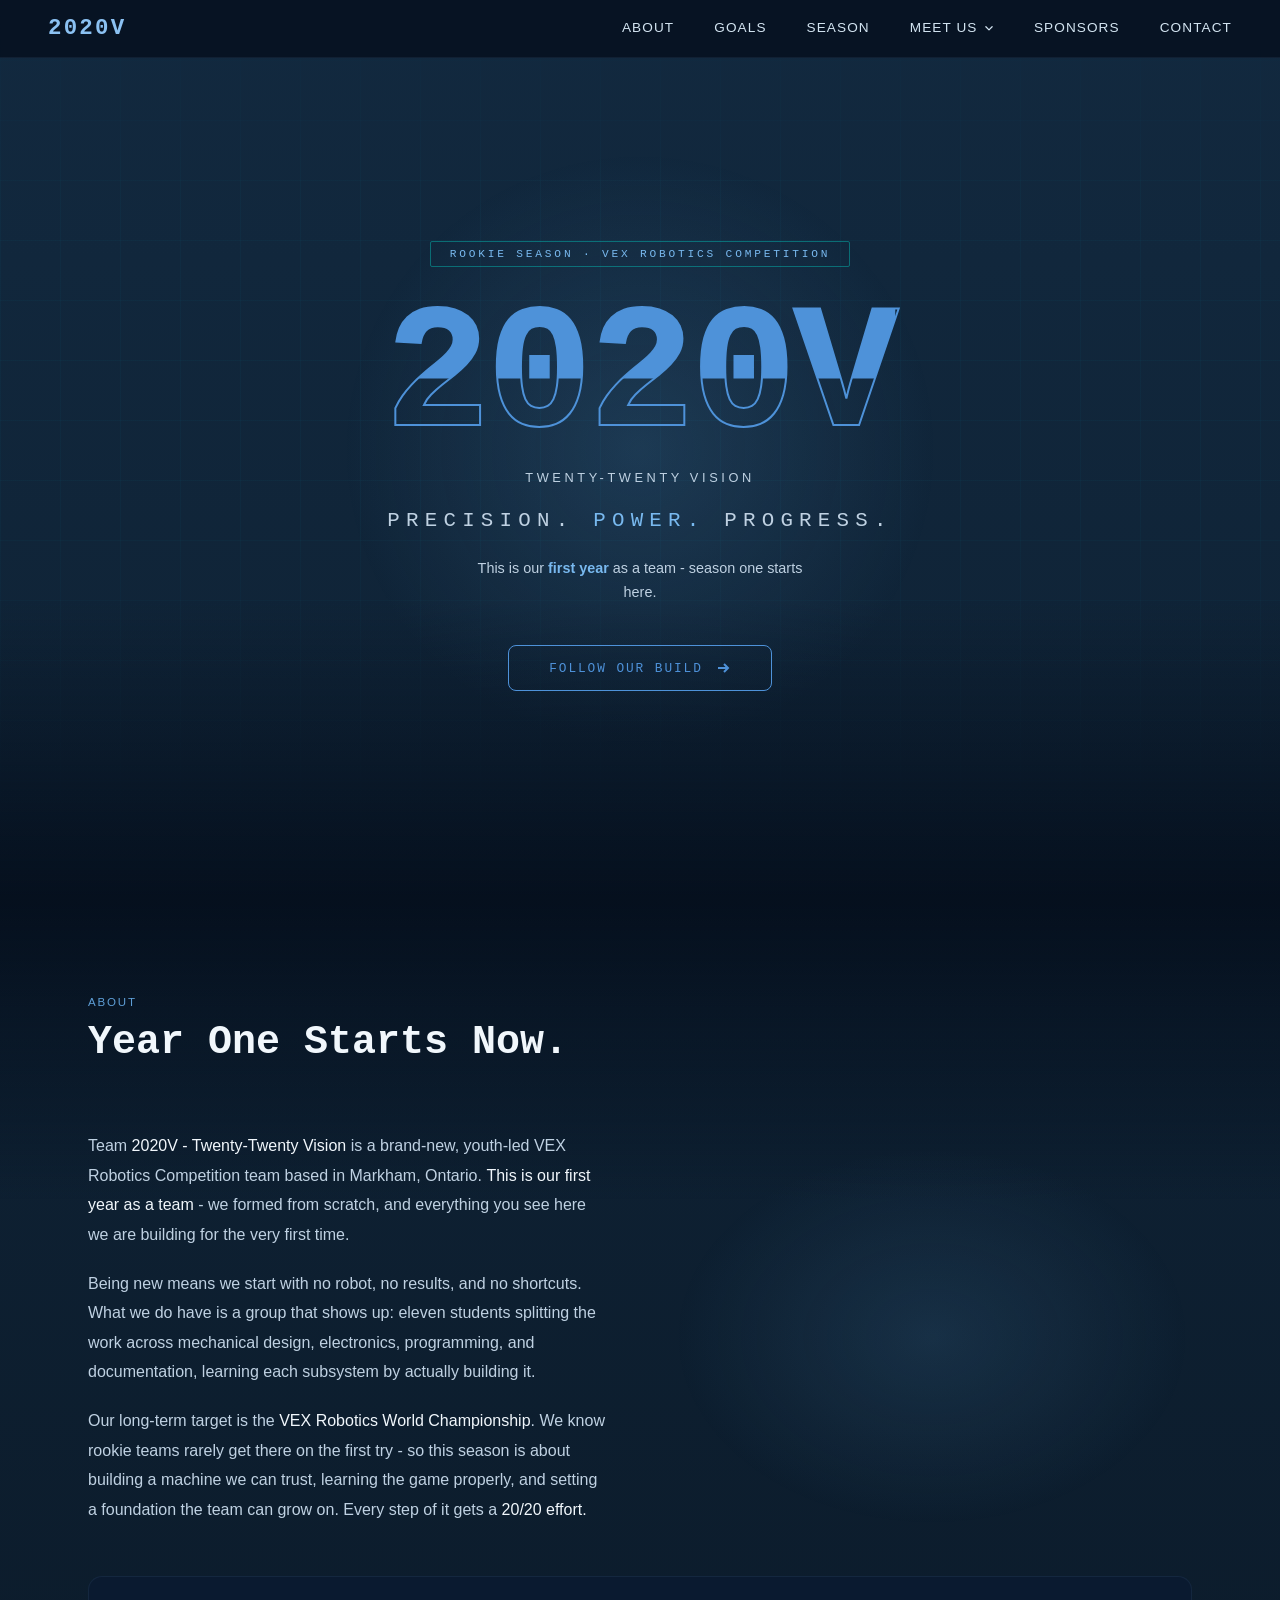
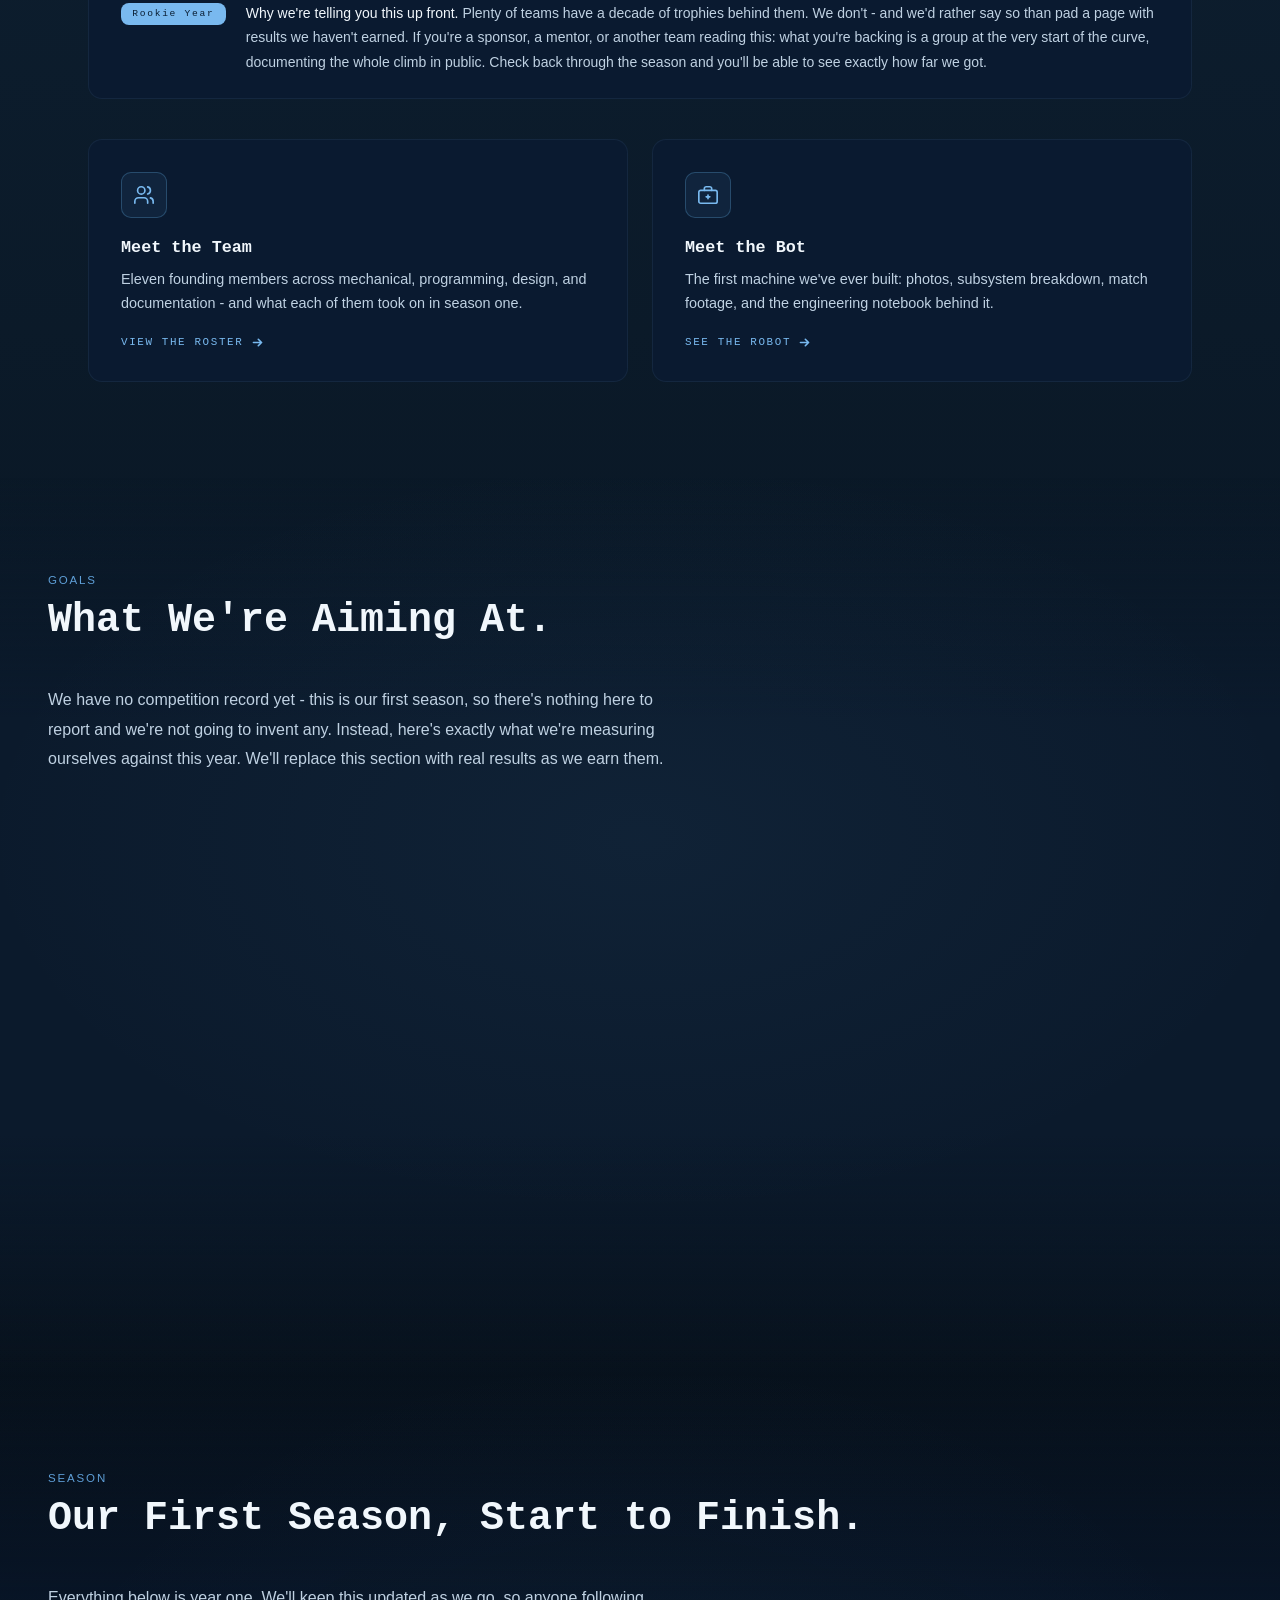
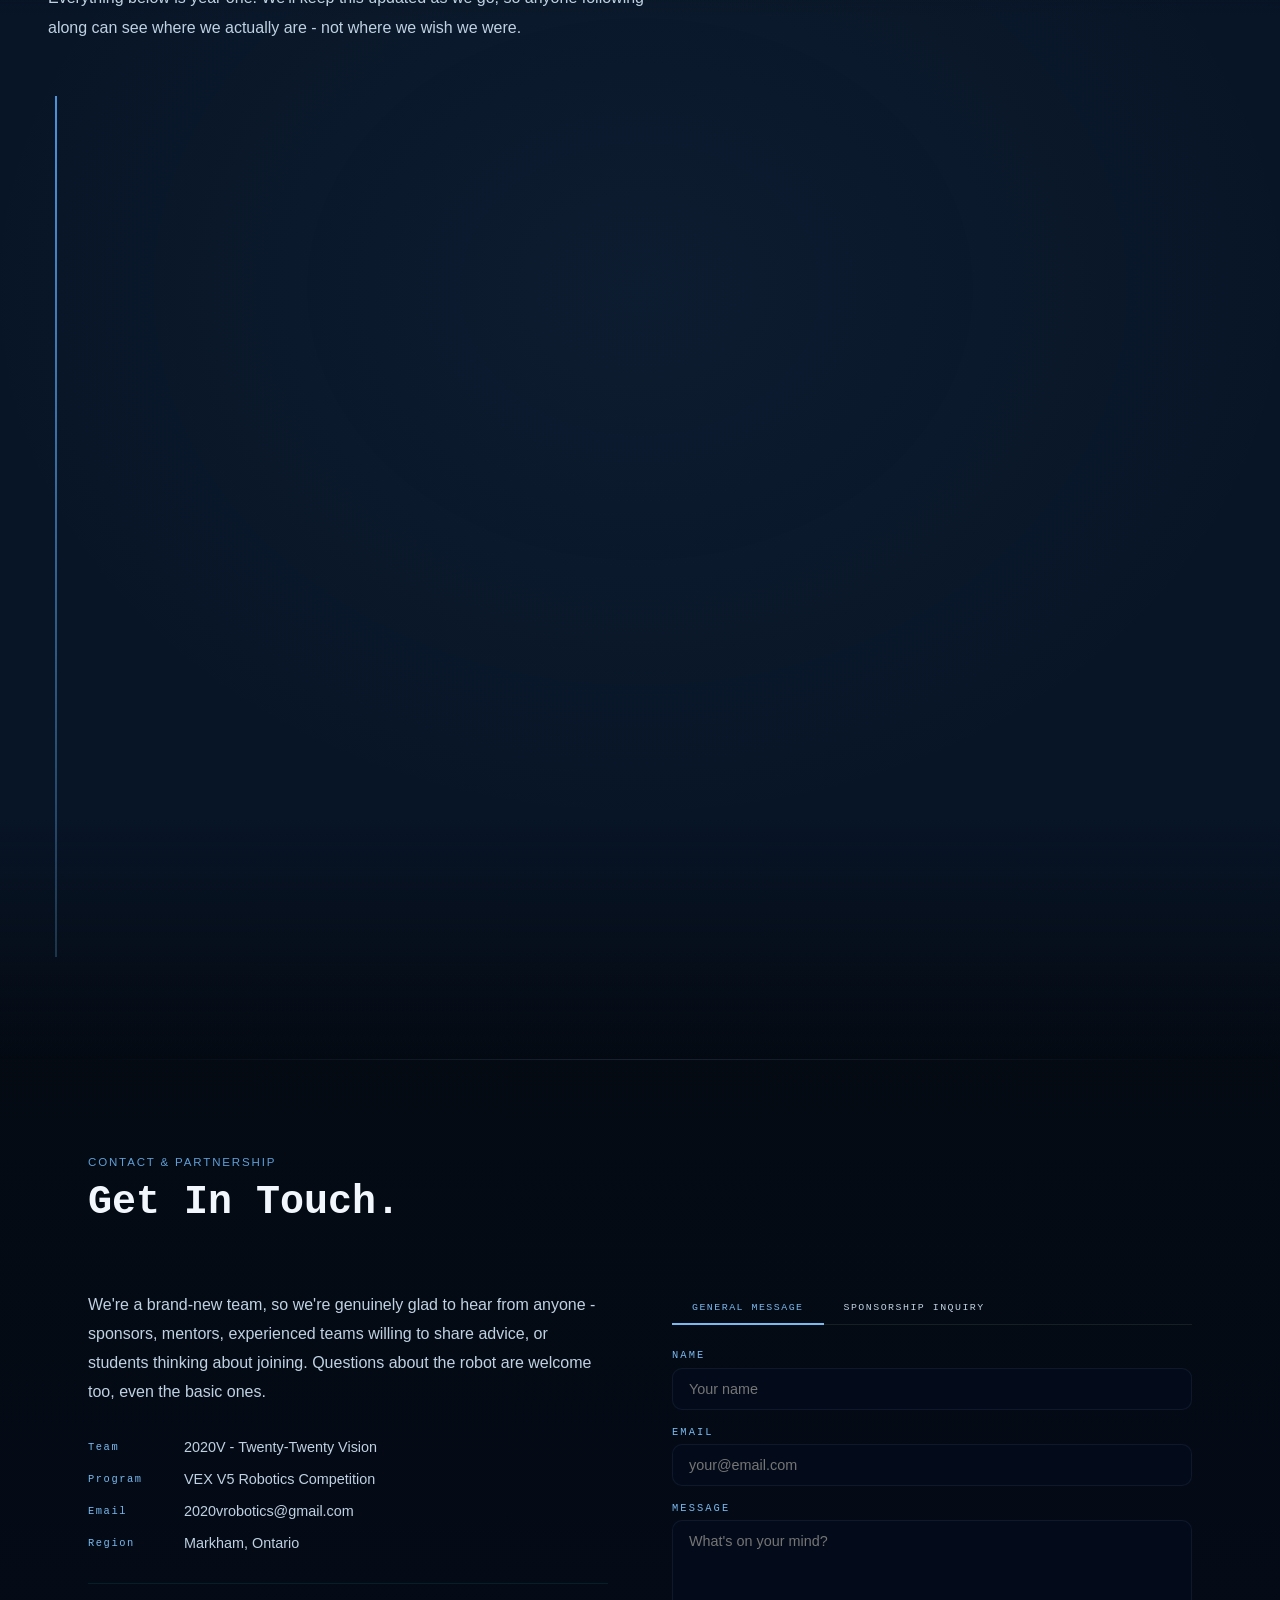
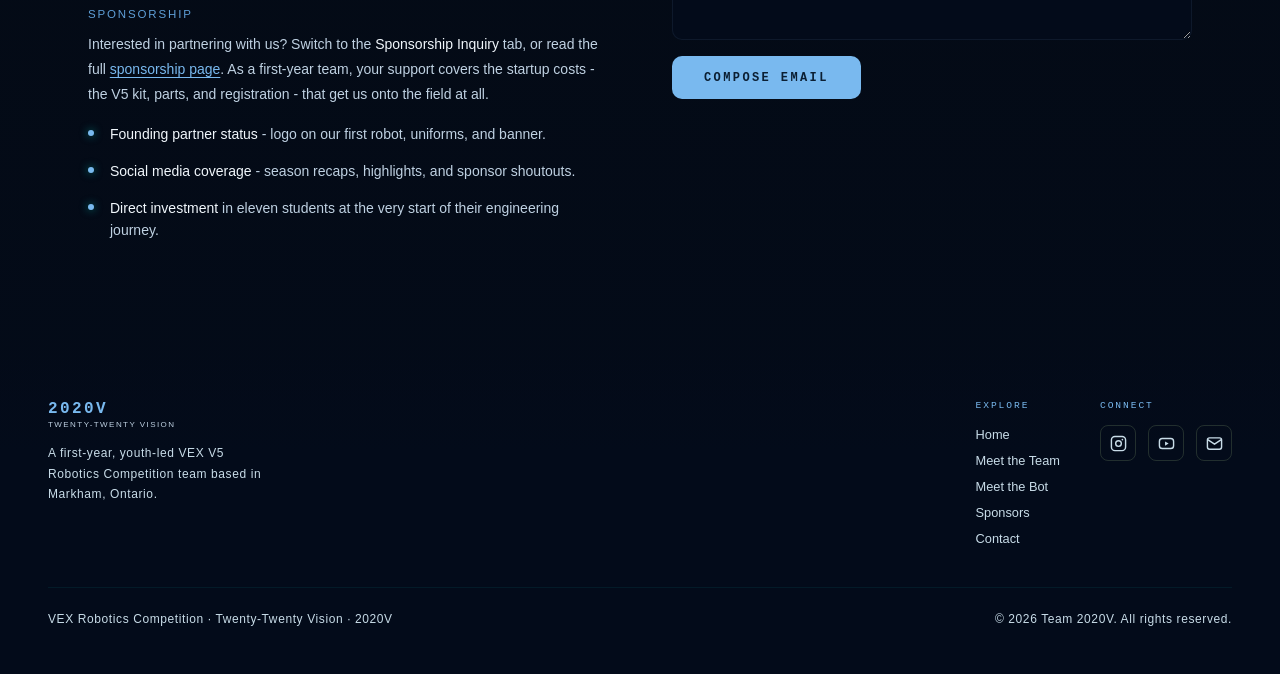
==== commit 31e08786: "Rebuild site as a single-page app with hardened delivery Replace the multi-page layout with one inde" ====
--- a/index.html
+++ b/index.html
@@ -3,1688 +3,188 @@
 <head>
 <meta charset="UTF-8">
 <meta name="viewport" content="width=device-width, initial-scale=1.0">
-<title>2020V — Twenty-Twenty Vision | VEX Robotics Competition Team</title>
-<meta name="description" content="Team 2020V (Twenty-Twenty Vision) is a youth-led VEX V5 Robotics Competition team from Markham, Ontario, building toward the VEX World Championship. Meet the team, see the robot, and partner with us.">
-<meta name="theme-color" content="#091840">
+
+<!-- ════════════════════════════════════════════════════════════════════════
+     CONTENT SECURITY POLICY
+
+     Everything the page is allowed to load or run, listed explicitly.
+     Anything not named here is refused by the browser, so markup injected
+     into the page cannot fetch a script, phone home, or execute.
+
+     default-src 'none'   deny by default; each capability is re-granted below
+     script-src           only files from this origin, plus ONE inline script
+                          allowed by hash (see the note on it further down).
+                          No 'unsafe-inline' - this is the whole point: an
+                          injected <script> or onclick= will not run.
+     style-src            our stylesheets + Google Fonts' stylesheet.
+                          'unsafe-inline' is NOT granted; nothing needs it.
+     font-src             the font files Google Fonts' stylesheet points at
+     img-src              our images, plus data: for the inline SVG favicon
+     frame-src            only the YouTube embed (currently commented out in
+                          the Robot view - this is here so it works when
+                          enabled, without loosening anything else)
+     form-action 'none'   the forms are handled entirely in JS and never post
+                          anywhere; this guarantees no data can be sent to a
+                          third party even if the markup were tampered with
+     base-uri 'none'      blocks an injected <base> from re-pointing every
+                          relative URL on the page at another server
+     object-src 'none'    no Flash/applets/embeds, ever
+     connect-src 'none'   the page makes no fetch/XHR/WebSocket calls at all
+
+     NOTE: frame-ancestors (anti-clickjacking) is deliberately absent - it is
+     ignored in a <meta> policy and only works as a real HTTP header. It is
+     set in the _headers file instead; see SECURITY.md.
+     ════════════════════════════════════════════════════════════════════════ -->
+<meta http-equiv="Content-Security-Policy" content="
+  default-src 'none';
+  script-src 'self' 'sha256-/x7W7R75k8Roq0WaVRQX9blP4OufE5xbAdzklGxsgpw=';
+  style-src 'self' https://fonts.googleapis.com;
+  font-src https://fonts.gstatic.com;
+  img-src 'self' data:;
+  frame-src https://www.youtube-nocookie.com;
+  form-action 'none';
+  base-uri 'none';
+  object-src 'none';
+  connect-src 'none';
+">
+
+<!-- Don't leak the page URL to sites the visitor clicks through to. -->
+<meta name="referrer" content="strict-origin-when-cross-origin">
+
+<title>2020V - Twenty-Twenty Vision | Rookie VEX Robotics Team</title>
+<meta name="description" content="Team 2020V (Twenty-Twenty Vision) is a brand-new, youth-led VEX V5 Robotics Competition team from Markham, Ontario. This is our rookie season - follow the build from day one, and help us get to the field.">
+<meta name="theme-color" content="#102A43">
 
 <!-- Social sharing (Open Graph / Twitter) -->
 <!-- TODO: replace og:url with your real domain once deployed, and add og-image.jpg (1200x630) to this folder -->
 <meta property="og:type" content="website">
 <meta property="og:site_name" content="Team 2020V">
-<meta property="og:title" content="2020V — Twenty-Twenty Vision | VEX Robotics">
-<meta property="og:description" content="Youth-led VEX V5 Robotics Competition team from Markham, Ontario. Precision. Power. Progress.">
+<meta property="og:title" content="2020V - Rookie Season | VEX Robotics">
+<meta property="og:description" content="A brand-new VEX V5 Robotics Competition team from Markham, Ontario. Season one starts now. Precision. Power. Progress.">
 <meta property="og:url" content="https://example.com/">
 <meta property="og:image" content="og-image.jpg">
 <meta property="og:image:width" content="1200">
 <meta property="og:image:height" content="630">
 <meta name="twitter:card" content="summary_large_image">
-<meta name="twitter:title" content="2020V — Twenty-Twenty Vision | VEX Robotics">
-<meta name="twitter:description" content="Youth-led VEX V5 Robotics Competition team from Markham, Ontario. Precision. Power. Progress.">
+<meta name="twitter:title" content="2020V - Rookie Season | VEX Robotics">
+<meta name="twitter:description" content="A brand-new VEX V5 Robotics Competition team from Markham, Ontario. Season one starts now.">
 <meta name="twitter:image" content="og-image.jpg">
 
 <!-- Favicon: inline SVG, no extra file needed -->
-<link rel="icon" href="data:image/svg+xml,%3Csvg xmlns='http://www.w3.org/2000/svg' viewBox='0 0 64 64'%3E%3Crect width='64' height='64' rx='12' fill='%23091840'/%3E%3Ctext x='32' y='43' font-family='Verdana,sans-serif' font-size='30' font-weight='bold' fill='%2300D4C8' text-anchor='middle'%3E20%3C/text%3E%3C/svg%3E">
+<link rel="icon" href="data:image/svg+xml,%3Csvg xmlns='http://www.w3.org/2000/svg' viewBox='0 0 64 64'%3E%3Crect width='64' height='64' rx='12' fill='%23102A43'/%3E%3Ctext x='32' y='43' font-family='Verdana,sans-serif' font-size='30' font-weight='bold' fill='%2300B8D4' text-anchor='middle'%3E20%3C/text%3E%3C/svg%3E">
 
 <link rel="preconnect" href="https://fonts.googleapis.com">
 <link rel="preconnect" href="https://fonts.gstatic.com" crossorigin>
+<link rel="preload" as="style" href="https://fonts.googleapis.com/css2?family=Orbitron:wght@400;700;900&family=Inter:wght@300;400;500;600&display=swap">
 <link href="https://fonts.googleapis.com/css2?family=Orbitron:wght@400;700;900&family=Inter:wght@300;400;500;600&display=swap" rel="stylesheet">
+
+<script type="application/ld+json">
+{
+  "@context": "https://schema.org",
+  "@type": "SportsTeam",
+  "name": "2020V - Twenty-Twenty Vision",
+  "alternateName": "2020V",
+  "sport": "Robotics",
+  "url": "https://example.com/",
+  "email": "2020vrobotics@gmail.com",
+  "foundingDate": "2026",
+  "description": "A first-year, youth-led VEX V5 Robotics Competition team based in Markham, Ontario.",
+  "memberOf": {
+    "@type": "Organization",
+    "name": "VEX Robotics Competition"
+  },
+  "location": {
+    "@type": "Place",
+    "address": {
+      "@type": "PostalAddress",
+      "addressLocality": "Markham",
+      "addressRegion": "ON",
+      "addressCountry": "CA"
+    }
+  },
+  "sameAs": [
+    "https://www.instagram.com/2020vrobotics/",
+    "https://www.youtube.com/@TwentyTwentyVisionRobotics"
+  ]
+}
+</script>
+<!-- The ONE inline script on the page. It must stay inline and run before the
+     stylesheet is applied, otherwise scroll-revealed sections flash visible
+     before JS hides them. It is allowed by the sha256 hash in the CSP above
+     rather than by 'unsafe-inline'.
+
+     ⚠ IF YOU EDIT THIS LINE - even one character - regenerate the hash or the
+     script will be blocked and the page will render with everything visible:
+
+       printf "%s" "document.documentElement.classList.add('js');" \
+         | openssl dgst -sha256 -binary | openssl base64
+-->
 <script>document.documentElement.classList.add('js');</script>
-<style>
-  :root {
-    --navy: #091840;
-    --dark-blue: #102060;
-    --mid-blue: #1648A8;
-    --electric: #3D80FF;
-    --aqua: #00D4C8;
-    --aqua-dim: #00A89E;
-    --white: #F0F8FF;
-    --muted: #82B0CC;
-  }
-
-  * { margin: 0; padding: 0; box-sizing: border-box; }
-  html { scroll-behavior: smooth; }
-  body {
-    background: radial-gradient(ellipse 80% 65% at 50% 40%, rgba(22,72,168,0.55) 0%, transparent 65%), var(--navy);
-    color: var(--white);
-    font-family: 'Inter', sans-serif;
-    overflow-x: hidden;
-  }
-
-  /* Keyboard focus: visible aqua ring on every interactive element */
-  a:focus-visible,
-  button:focus-visible,
-  input:focus-visible,
-  textarea:focus-visible,
-  select:focus-visible {
-    outline: 2px solid var(--aqua);
-    outline-offset: 3px;
-    border-radius: 4px;
-  }
-
-  /* Skip link — hidden until focused */
-  .skip-link {
-    position: absolute;
-    top: 0; left: 50%;
-    transform: translate(-50%, -120%);
-    z-index: 200;
-    background: var(--aqua);
-    color: var(--navy);
-    font-family: 'Orbitron', monospace;
-    font-size: 0.7rem;
-    font-weight: 700;
-    letter-spacing: 0.15em;
-    text-transform: uppercase;
-    text-decoration: none;
-    padding: 0.85rem 1.75rem;
-    border-radius: 0 0 10px 10px;
-    transition: transform 0.2s ease;
-  }
-
-  .skip-link:focus { transform: translate(-50%, 0); }
-
-  nav {
-    position: fixed;
-    top: 0; left: 0; right: 0;
-    z-index: 100;
-    display: flex;
-    align-items: center;
-    justify-content: space-between;
-    padding: 1rem 3rem;
-    background: rgba(9, 24, 64, 0.88);
-    backdrop-filter: blur(12px);
-    border-bottom: 1px solid rgba(0, 212, 200, 0.15);
-  }
-
-  .nav-logo {
-    font-family: 'Orbitron', monospace;
-    font-weight: 900;
-    font-size: 1.4rem;
-    color: var(--aqua);
-    letter-spacing: 0.1em;
-    display: flex;
-    flex-direction: column;
-    line-height: 1.1;
-  }
-
-  .nav-logo-sub {
-    font-family: 'Inter', sans-serif;
-    font-weight: 400;
-    font-size: 0.55rem;
-    letter-spacing: 0.18em;
-    text-transform: uppercase;
-    color: var(--muted);
-  }
-
-  .nav-links {
-    display: flex;
-    gap: 2.5rem;
-    list-style: none;
-  }
-
-  .nav-links a {
-    color: var(--muted);
-    text-decoration: none;
-    font-size: 0.85rem;
-    letter-spacing: 0.08em;
-    text-transform: uppercase;
-    transition: color 0.25s;
-    position: relative;
-    padding-bottom: 3px;
-  }
-
-  .nav-links a::after {
-    content: '';
-    position: absolute;
-    bottom: 0; left: 0;
-    width: 0; height: 1.5px;
-    background: var(--aqua);
-    transition: width 0.3s ease;
-  }
-
-  .nav-links a:hover { color: var(--aqua); }
-  .nav-links a:hover::after { width: 100%; }
-  .nav-links a.active { color: var(--aqua); text-shadow: 0 0 12px rgba(0,212,200,0.55); }
-  .nav-links a.active::after { width: 100%; }
-
-  /* ── MOBILE NAV TOGGLE ── */
-  .nav-toggle {
-    display: none;
-    background: none;
-    border: 1px solid rgba(0,212,200,0.35);
-    border-radius: 8px;
-    padding: 0.5rem;
-    cursor: pointer;
-    width: 40px; height: 38px;
-    flex-direction: column;
-    justify-content: center;
-    align-items: center;
-    gap: 5px;
-    transition: border-color 0.25s;
-  }
-
-  .nav-toggle:hover { border-color: var(--aqua); }
-
-  .nav-toggle span {
-    display: block;
-    width: 18px; height: 2px;
-    background: var(--aqua);
-    border-radius: 2px;
-    transition: transform 0.3s ease, opacity 0.2s ease;
-  }
-
-  .nav-toggle[aria-expanded="true"] span:nth-child(1) { transform: translateY(7px) rotate(45deg); }
-  .nav-toggle[aria-expanded="true"] span:nth-child(2) { opacity: 0; }
-  .nav-toggle[aria-expanded="true"] span:nth-child(3) { transform: translateY(-7px) rotate(-45deg); }
-
-  .nav-panel {
-    position: fixed;
-    top: 100%; left: 0; right: 0;
-    background: rgba(9, 24, 64, 0.97);
-    backdrop-filter: blur(12px);
-    border-bottom: 1px solid rgba(0, 212, 200, 0.2);
-    padding: 0.5rem 1.5rem 1.25rem;
-    display: none;
-    flex-direction: column;
-    opacity: 0;
-    transform: translateY(-8px);
-    transition: opacity 0.25s ease, transform 0.25s ease;
-  }
-
-  .nav-panel.open { opacity: 1; transform: translateY(0); }
-
-  .nav-panel a {
-    display: block;
-    padding: 0.9rem 0.25rem;
-    color: var(--muted);
-    text-decoration: none;
-    font-family: 'Orbitron', monospace;
-    font-size: 0.75rem;
-    letter-spacing: 0.15em;
-    text-transform: uppercase;
-    border-bottom: 1px solid rgba(0,212,200,0.08);
-    transition: color 0.25s, padding-left 0.25s;
-  }
-
-  .nav-panel a:last-child { border-bottom: none; }
-  .nav-panel a:hover, .nav-panel a.active { color: var(--aqua); padding-left: 0.6rem; }
-
-  .hero {
-    position: relative;
-    min-height: 100vh;
-    display: flex;
-    align-items: center;
-    justify-content: center;
-    overflow: hidden;
-    padding: 6rem 2rem 4rem;
-  }
-
-  .hero-grid {
-    position: absolute;
-    inset: 0;
-    background-image:
-      linear-gradient(rgba(0,212,200,0.09) 1px, transparent 1px),
-      linear-gradient(90deg, rgba(0,212,200,0.09) 1px, transparent 1px);
-    background-size: 60px 60px;
-    animation: gridPulse 8s ease-in-out infinite;
-  }
-
-  @keyframes gridPulse {
-    0%, 100% { opacity: 0.6; }
-    50% { opacity: 1; }
-  }
-
-  .hero-glow {
-    position: absolute;
-    width: 600px; height: 600px;
-    border-radius: 50%;
-    background: radial-gradient(circle, rgba(61,128,255,0.22) 0%, transparent 70%);
-    top: 50%; left: 50%;
-    transform: translate(-50%, -50%);
-    animation: glowPulse 4s ease-in-out infinite;
-  }
-
-  @keyframes glowPulse {
-    0%, 100% { transform: translate(-50%, -50%) scale(1); opacity: 0.7; }
-    50% { transform: translate(-50%, -50%) scale(1.15); opacity: 1; }
-  }
-
-  .hero-content {
-    position: relative;
-    text-align: center;
-    z-index: 2;
-    max-width: 800px;
-  }
-
-  .hero-tag {
-    display: inline-block;
-    font-family: 'Orbitron', monospace;
-    font-size: 0.7rem;
-    letter-spacing: 0.25em;
-    text-transform: uppercase;
-    color: var(--aqua);
-    border: 1px solid rgba(0,212,200,0.4);
-    padding: 0.4rem 1.2rem;
-    border-radius: 2px;
-    margin-bottom: 2rem;
-  }
-
-  .hero-number {
-    font-family: 'Orbitron', monospace;
-    font-weight: 900;
-    font-size: clamp(5rem, 16vw, 11rem);
-    line-height: 0.9;
-    letter-spacing: -0.02em;
-    color: transparent;
-    -webkit-text-stroke: 2px var(--aqua);
-    position: relative;
-    display: inline-block;
-    cursor: default;
-    transition: transform 0.35s ease, filter 0.35s ease, -webkit-text-stroke 0.35s ease;
-  }
-
-  .hero-number:hover {
-    transform: scale(1.06) translateY(-6px);
-    -webkit-text-stroke: 2px #fff;
-    filter: drop-shadow(0 0 18px rgba(0,212,200,0.7)) drop-shadow(0 0 40px rgba(77,143,255,0.45));
-  }
-
-  @keyframes heroShine {
-    0%   { opacity: 0; left: -80%; }
-    50%  { opacity: 1; }
-    100% { opacity: 0; left: 120%; }
-  }
-
-  .hero-number::before {
-    content: '';
-    position: absolute;
-    top: 0; left: -80%;
-    width: 50%; height: 100%;
-    background: linear-gradient(120deg, transparent 20%, rgba(255,255,255,0.25) 50%, transparent 80%);
-    pointer-events: none;
-    opacity: 0;
-  }
-
-  .hero-number:hover::before {
-    animation: heroShine 0.7s ease forwards;
-  }
-
-  .hero-number::after {
-    content: '2020V';
-    position: absolute;
-    inset: 0;
-    color: var(--electric);
-    -webkit-text-stroke: 0;
-    clip-path: inset(0 0 50% 0);
-    transition: color 0.35s ease;
-  }
-
-  .hero-number:hover::after {
-    color: #fff;
-  }
-
-  .hero-tagline {
-    font-family: 'Orbitron', monospace;
-    font-size: clamp(0.9rem, 2.5vw, 1.3rem);
-    font-weight: 400;
-    letter-spacing: 0.3em;
-    color: var(--muted);
-    text-transform: uppercase;
-    margin-top: 1.5rem;
-    margin-bottom: 3rem;
-  }
-
-  .hero-tagline span { color: var(--aqua); }
-
-  .hero-cta {
-    display: inline-flex;
-    align-items: center;
-    gap: 0.75rem;
-    padding: 0.9rem 2.5rem;
-    background: transparent;
-    border: 1.5px solid var(--aqua);
-    color: var(--aqua);
-    font-family: 'Orbitron', monospace;
-    font-size: 0.8rem;
-    letter-spacing: 0.15em;
-    text-transform: uppercase;
-    text-decoration: none;
-    cursor: pointer;
-    border-radius: 8px;
-    transition: background 0.3s, color 0.3s, transform 0.2s, box-shadow 0.3s;
-  }
-
-  .hero-cta:hover { background: var(--aqua); color: var(--navy); transform: translateY(-2px); box-shadow: 0 6px 24px rgba(0,212,200,0.25); }
-  .hero-cta svg { width: 16px; height: 16px; }
-
-  .scanline {
-    display: flex;
-    align-items: center;
-    gap: 1rem;
-    justify-content: center;
-    margin: 1.5rem 0;
-    opacity: 0.4;
-  }
-
-  .scanline::before, .scanline::after {
-    content: '';
-    flex: 1;
-    max-width: 180px;
-    height: 1px;
-    background: var(--aqua);
-  }
-
-  .scanline-dot {
-    width: 6px; height: 6px;
-    border-radius: 50%;
-    background: var(--aqua);
-  }
-
-  section {
-    padding: 6rem 3rem;
-    max-width: 1200px;
-    margin: 0 auto;
-  }
-
-  .section-label {
-    font-family: 'Orbitron', monospace;
-    font-size: 0.65rem;
-    letter-spacing: 0.3em;
-    text-transform: uppercase;
-    color: var(--aqua);
-    margin-bottom: 0.75rem;
-  }
-
-  .section-title {
-    font-family: 'Orbitron', monospace;
-    font-weight: 700;
-    font-size: clamp(1.6rem, 4vw, 2.5rem);
-    color: var(--white);
-    margin-bottom: 1rem;
-  }
-
-  .section-rule {
-    width: 60px;
-    height: 2px;
-    background: var(--aqua);
-    margin-bottom: 3rem;
-  }
-
-  .about-grid {
-    display: grid;
-    grid-template-columns: 1fr 1fr;
-    gap: 4rem;
-    align-items: center;
-  }
-
-  .about-text p {
-    color: var(--muted);
-    line-height: 1.8;
-    font-size: 1rem;
-    margin-bottom: 1.2rem;
-  }
-
-  .about-text p strong { color: var(--white); font-weight: 500; }
-
-  .stats-grid {
-    display: grid;
-    grid-template-columns: 1fr 1fr;
-    gap: 10px;
-  }
-
-  .stat-cell {
-    background: var(--dark-blue);
-    padding: 2rem;
-    text-align: center;
-    border-radius: 14px;
-    border: 1px solid rgba(0,212,200,0.15);
-    transition: border-color 0.3s, transform 0.3s, box-shadow 0.3s;
-  }
-
-  .stat-cell:hover {
-    border-color: rgba(0,212,200,0.5);
-    transform: translateY(-5px);
-    box-shadow: 0 10px 32px rgba(0,212,200,0.12);
-  }
-
-  .stat-number {
-    font-family: 'Orbitron', monospace;
-    font-weight: 900;
-    font-size: 2.5rem;
-    color: var(--aqua);
-    display: block;
-  }
-
-  .stat-label {
-    font-size: 0.75rem;
-    letter-spacing: 0.1em;
-    text-transform: uppercase;
-    color: var(--muted);
-    margin-top: 0.3rem;
-  }
-
-  .robot-section {
-    background: radial-gradient(ellipse 80% 65% at 50% 40%, rgba(30,80,185,0.35) 0%, transparent 65%), var(--dark-blue);
-    max-width: 100%;
-    padding: 6rem 3rem;
-  }
-
-  .robot-inner { max-width: 1200px; margin: 0 auto; }
-
-  .robot-features {
-    display: grid;
-    grid-template-columns: repeat(3, 1fr);
-    gap: 1.5rem;
-    margin-top: 3rem;
-  }
-
-  .feature-card {
-    background: var(--navy);
-    border: 1px solid rgba(0,212,200,0.12);
-    padding: 2rem;
-    border-radius: 16px;
-    position: relative;
-    overflow: hidden;
-    text-align: center;
-    transition: border-color 0.3s, transform 0.3s, box-shadow 0.3s;
-  }
-
-  .feature-card::before {
-    content: '';
-    position: absolute;
-    top: 0; left: 0;
-    width: 100%; height: 3px;
-    background: linear-gradient(90deg, var(--aqua), var(--electric));
-    transform: scaleX(0);
-    transform-origin: left;
-    transition: transform 0.4s ease;
-    border-radius: 16px 16px 0 0;
-  }
-
-  .feature-card:hover { border-color: rgba(0,212,200,0.45); transform: translateY(-6px); box-shadow: 0 16px 40px rgba(0,212,200,0.1); }
-  .feature-card:hover::before { transform: scaleX(1); }
-
-  .feature-icon {
-    font-family: 'Orbitron', monospace;
-    font-size: 0.65rem;
-    letter-spacing: 0.2em;
-    color: var(--electric);
-    margin-bottom: 1rem;
-  }
-
-  .feature-title {
-    font-family: 'Orbitron', monospace;
-    font-weight: 700;
-    font-size: 1rem;
-    color: var(--white);
-    margin-bottom: 0.75rem;
-  }
-
-  .feature-desc { font-size: 0.875rem; color: var(--muted); line-height: 1.7; }
-
-
-
-  .achievements-section { background: radial-gradient(ellipse 80% 65% at 50% 40%, rgba(30,80,185,0.35) 0%, transparent 65%), var(--dark-blue); max-width: 100%; padding: 6rem 3rem; }
-  .achievements-inner { max-width: 1200px; margin: 0 auto; }
-
-  .achievements-list {
-    margin-top: 3rem;
-    display: flex;
-    flex-direction: column;
-    gap: 8px;
-  }
-
-  .achievement-row {
-    display: grid;
-    grid-template-columns: 140px 1fr auto;
-    align-items: center;
-    gap: 2rem;
-    background: var(--navy);
-    padding: 1.5rem 2rem;
-    border-radius: 12px;
-    border: 1px solid rgba(0,212,200,0.08);
-    transition: background 0.3s, border-color 0.3s, transform 0.3s;
-  }
-
-  .achievement-row:hover { background: var(--dark-blue); border-color: rgba(0,212,200,0.3); transform: translateX(6px); }
-
-  .achievement-year {
-    font-family: 'Orbitron', monospace;
-    font-weight: 700;
-    font-size: 0.85rem;
-    color: var(--electric);
-    letter-spacing: 0.1em;
-  }
-
-  .achievement-name { font-weight: 500; color: var(--white); font-size: 0.95rem; }
-  .achievement-event { font-size: 0.8rem; color: var(--muted); margin-top: 0.2rem; }
-
-  .achievement-badge {
-    font-family: 'Orbitron', monospace;
-    font-size: 0.65rem;
-    letter-spacing: 0.12em;
-    padding: 0.35rem 0.9rem;
-    border: 1px solid var(--aqua);
-    color: var(--aqua);
-    text-transform: uppercase;
-    white-space: nowrap;
-    border-radius: 999px;
-  }
-
-  .badge-gold { border-color: #E8B923; color: #E8B923; }
-  .badge-silver { border-color: #A8B5C0; color: #A8B5C0; }
-
-  /* ── SPONSORSHIP SECTION ── */
-  .sponsor-section {
-    background: radial-gradient(ellipse 80% 65% at 50% 40%, rgba(22,72,168,0.55) 0%, transparent 65%), var(--navy);
-    max-width: 100%;
-    padding: 6rem 3rem;
-    position: relative;
-    overflow: hidden;
-  }
-
-  .sponsor-section::before {
-    content: '';
-    position: absolute;
-    inset: 0;
-    background-image:
-      linear-gradient(rgba(0,212,200,0.06) 1px, transparent 1px),
-      linear-gradient(90deg, rgba(0,212,200,0.06) 1px, transparent 1px);
-    background-size: 60px 60px;
-    pointer-events: none;
-  }
-
-  .sponsor-inner { max-width: 1200px; margin: 0 auto; position: relative; z-index: 1; }
-
-  .sponsor-intro {
-    display: grid;
-    grid-template-columns: 1fr 1fr;
-    gap: 4rem;
-    align-items: center;
-    margin-bottom: 5rem;
-  }
-
-  .sponsor-intro-text p {
-    color: var(--muted);
-    line-height: 1.8;
-    font-size: 1rem;
-    margin-bottom: 1.2rem;
-  }
-
-  .sponsor-intro-text p strong { color: var(--white); font-weight: 500; }
-
-  .sponsor-why-grid {
-    display: grid;
-    grid-template-columns: 1fr 1fr;
-    gap: 10px;
-  }
-
-  .sponsor-why-cell {
-    background: var(--dark-blue);
-    padding: 1.5rem;
-    border-radius: 14px;
-    border: 1px solid rgba(0,212,200,0.1);
-    transition: background 0.3s, border-color 0.3s, transform 0.3s, box-shadow 0.3s;
-  }
-
-  .sponsor-why-cell:hover { background: #172e7a; border-color: rgba(0,212,200,0.35); transform: translateY(-4px); box-shadow: 0 10px 28px rgba(0,212,200,0.09); }
-
-  .sponsor-why-icon {
-    font-family: 'Orbitron', monospace;
-    font-size: 0.6rem;
-    letter-spacing: 0.2em;
-    color: var(--electric);
-    margin-bottom: 0.5rem;
-  }
-
-  .sponsor-why-title {
-    font-family: 'Orbitron', monospace;
-    font-weight: 700;
-    font-size: 0.85rem;
-    color: var(--white);
-    margin-bottom: 0.4rem;
-  }
-
-  .sponsor-why-desc { font-size: 0.8rem; color: var(--muted); line-height: 1.6; }
-
-  /* TIERS */
-  .tiers-heading {
-    font-family: 'Orbitron', monospace;
-    font-size: 0.65rem;
-    letter-spacing: 0.3em;
-    text-transform: uppercase;
-    color: var(--aqua);
-    margin-bottom: 2rem;
-    text-align: center;
-  }
-
-  .tiers-grid {
-    display: grid;
-    grid-template-columns: repeat(4, 1fr);
-    gap: 1.5rem;
-    margin-bottom: 4rem;
-  }
-
-  .tier-card {
-    background: var(--dark-blue);
-    border: 1px solid rgba(0,212,200,0.12);
-    overflow: hidden;
-    border-radius: 18px;
-    position: relative;
-    transition: border-color 0.3s, transform 0.35s, box-shadow 0.35s;
-  }
-
-  .tier-card:hover { transform: translateY(-8px); box-shadow: 0 20px 48px rgba(0,212,200,0.13); border-color: rgba(0,212,200,0.4); }
-  .tier-card.tier-gold     { border-color: rgba(200,169,81,0.4); }
-  .tier-card.tier-gold:hover     { box-shadow: 0 20px 48px rgba(200,169,81,0.15); border-color: rgba(200,169,81,0.7); }
-.tier-card.tier-diamond  { border-color: rgba(180,130,255,0.45); }
-  .tier-card.tier-diamond:hover  { box-shadow: 0 20px 52px rgba(180,130,255,0.2); border-color: rgba(180,130,255,0.8); }
-
-  .tier-header {
-    padding: 1.25rem 1.5rem;
-    display: flex;
-    align-items: center;
-    justify-content: space-between;
-  }
-
-  .tier-header.bronze   { background: rgba(160,120,90,0.25);  border-bottom: 1px solid rgba(160,120,90,0.3); }
-  .tier-header.silver   { background: rgba(143,163,177,0.2);  border-bottom: 1px solid rgba(143,163,177,0.3); }
-  .tier-header.gold     { background: rgba(200,169,81,0.2);   border-bottom: 1px solid rgba(200,169,81,0.4); }
-.tier-header.diamond  { background: rgba(180,130,255,0.18); border-bottom: 1px solid rgba(180,130,255,0.4); }
-
-  .tier-name {
-    font-family: 'Orbitron', monospace;
-    font-weight: 700;
-    font-size: 0.8rem;
-    letter-spacing: 0.2em;
-    text-transform: uppercase;
-  }
-
-  .tier-name.bronze   { color: #C89A6A; }
-  .tier-name.silver   { color: #A8B5C0; }
-  .tier-name.gold     { color: #E8C55A; }
-.tier-name.diamond  { color: #C87EFF; }
-
-  .tier-badge-label {
-    font-family: 'Orbitron', monospace;
-    font-size: 0.55rem;
-    letter-spacing: 0.15em;
-    padding: 0.25rem 0.75rem;
-    border: 1px solid;
-    text-transform: uppercase;
-    border-radius: 999px;
-  }
-
-  .tier-badge-label.bronze   { border-color: #C89A6A; color: #C89A6A; }
-  .tier-badge-label.silver   { border-color: #A8B5C0; color: #A8B5C0; }
-  .tier-badge-label.gold     { border-color: #E8C55A; color: #E8C55A; }
-.tier-badge-label.diamond  { border-color: #C87EFF; color: #C87EFF; }
-
-  .tier-body { padding: 1.5rem; }
-
-  .tier-price {
-    font-family: 'Orbitron', monospace;
-    font-weight: 900;
-    font-size: 2rem;
-    color: var(--aqua);
-    margin-bottom: 1.5rem;
-    display: block;
-  }
-
-  .tier-perk {
-    display: flex;
-    align-items: flex-start;
-    gap: 0.75rem;
-    margin-bottom: 0.75rem;
-    font-size: 0.875rem;
-    color: var(--muted);
-    line-height: 1.4;
-  }
-
-  .tier-perk-check {
-    color: var(--aqua);
-    font-size: 0.7rem;
-    font-family: 'Orbitron', monospace;
-    margin-top: 2px;
-    flex-shrink: 0;
-    letter-spacing: 0;
-  }
-
-  /* SPONSOR CTA BAR */
-  .sponsor-cta {
-    background: var(--dark-blue);
-    border: 1px solid rgba(0,212,200,0.2);
-    padding: 2.5rem 3rem;
-    border-radius: 18px;
-    display: flex;
-    align-items: center;
-    justify-content: space-between;
-    gap: 2rem;
-  }
-
-  .sponsor-cta-text h3 {
-    font-family: 'Orbitron', monospace;
-    font-weight: 700;
-    font-size: 1.1rem;
-    color: var(--white);
-    margin-bottom: 0.4rem;
-  }
-
-  .sponsor-cta-text p { font-size: 0.875rem; color: var(--muted); }
-
-  .sponsor-cta-actions { display: flex; gap: 1rem; flex-shrink: 0; }
-
-  .btn-primary {
-    padding: 0.85rem 2rem;
-    background: var(--aqua);
-    color: var(--navy);
-    border: none;
-    font-family: 'Orbitron', monospace;
-    font-weight: 700;
-    font-size: 0.7rem;
-    letter-spacing: 0.15em;
-    text-transform: uppercase;
-    cursor: pointer;
-    text-decoration: none;
-    display: inline-flex;
-    align-items: center;
-    border-radius: 10px;
-    transition: background 0.3s, transform 0.2s, box-shadow 0.3s;
-  }
-
-  .btn-primary:hover { background: var(--aqua-dim); transform: translateY(-2px); box-shadow: 0 6px 20px rgba(0,212,200,0.3); }
-
-  .btn-outline {
-    padding: 0.85rem 2rem;
-    background: transparent;
-    color: var(--aqua);
-    border: 1.5px solid var(--aqua);
-    font-family: 'Orbitron', monospace;
-    font-weight: 700;
-    font-size: 0.7rem;
-    letter-spacing: 0.15em;
-    text-transform: uppercase;
-    cursor: pointer;
-    text-decoration: none;
-    display: inline-flex;
-    align-items: center;
-    border-radius: 10px;
-    transition: background 0.3s, color 0.3s, transform 0.2s, box-shadow 0.3s;
-  }
-
-  .btn-outline:hover { background: var(--aqua); color: var(--navy); transform: translateY(-2px); box-shadow: 0 6px 20px rgba(0,212,200,0.25); }
-
-  .contact-grid {
-    display: grid;
-    grid-template-columns: 1fr 1fr;
-    gap: 4rem;
-    align-items: start;
-    margin-top: 3rem;
-  }
-
-  .contact-info p { color: var(--muted); line-height: 1.8; margin-bottom: 2rem; }
-
-  .contact-detail {
-    display: flex;
-    align-items: center;
-    gap: 1rem;
-    margin-bottom: 1rem;
-    color: var(--muted);
-    font-size: 0.9rem;
-  }
-
-  .contact-detail-label {
-    font-family: 'Orbitron', monospace;
-    font-size: 0.65rem;
-    letter-spacing: 0.15em;
-    color: var(--aqua);
-    min-width: 80px;
-  }
-
-  .contact-form { display: flex; flex-direction: column; gap: 1rem; }
-
-  .form-group { display: flex; flex-direction: column; gap: 0.4rem; }
-
-  .form-group label {
-    font-family: 'Orbitron', monospace;
-    font-size: 0.65rem;
-    letter-spacing: 0.2em;
-    text-transform: uppercase;
-    color: var(--aqua);
-  }
-
-  .form-group input, .form-group textarea {
-    background: var(--dark-blue);
-    border: 1px solid rgba(0,212,200,0.2);
-    color: var(--white);
-    padding: 0.75rem 1rem;
-    font-family: 'Inter', sans-serif;
-    font-size: 0.9rem;
-    outline: none;
-    border-radius: 10px;
-    transition: border-color 0.3s, box-shadow 0.3s;
-    resize: vertical;
-  }
-
-  .form-group input:focus, .form-group textarea:focus { border-color: var(--aqua); box-shadow: 0 0 0 3px rgba(0,212,200,0.12); }
-  .form-group textarea { min-height: 120px; }
-
-  .submit-btn {
-    padding: 0.9rem 2rem;
-    background: var(--aqua);
-    color: var(--navy);
-    border: none;
-    font-family: 'Orbitron', monospace;
-    font-weight: 700;
-    font-size: 0.75rem;
-    letter-spacing: 0.2em;
-    text-transform: uppercase;
-    cursor: pointer;
-    border-radius: 10px;
-    transition: background 0.3s, transform 0.2s, box-shadow 0.3s;
-    align-self: flex-start;
-  }
-
-  .submit-btn:hover { background: var(--aqua-dim); transform: translateY(-2px); box-shadow: 0 6px 20px rgba(0,212,200,0.28); }
-
-  footer {
-    background: #060E2E;
-    border-top: 1px solid rgba(0,212,200,0.1);
-    padding: 2.5rem 3rem;
-    display: flex;
-    align-items: center;
-    justify-content: space-between;
-  }
-
-  .footer-logo {
-    font-family: 'Orbitron', monospace;
-    font-weight: 900;
-    font-size: 1rem;
-    color: var(--aqua);
-    letter-spacing: 0.15em;
-  }
-
-  .footer-note { font-size: 0.75rem; color: var(--muted); letter-spacing: 0.05em; }
-
-  .circuit-svg { position: absolute; opacity: 0.07; pointer-events: none; }
-
-  @media (max-width: 900px) {
-    nav { padding: 1rem 1.5rem; }
-    /* Desktop link row gives way to the hamburger panel */
-    .nav-links { display: none; }
-    .nav-toggle { display: flex; }
-    .nav-panel { display: flex; }
-    section { padding: 4rem 1.5rem; }
-    .about-grid { grid-template-columns: 1fr; gap: 2rem; }
-    .robot-features { grid-template-columns: 1fr 1fr; }
-    .robot-showcase { grid-template-columns: 1fr; }
-    .team-grid { grid-template-columns: 1fr 1fr; }
-    .achievement-row { grid-template-columns: 100px 1fr; }
-    .achievement-badge { display: none; }
-    .contact-grid { grid-template-columns: 1fr; gap: 2rem; }
-    .sponsor-intro { grid-template-columns: 1fr; gap: 2rem; }
-    .tiers-grid { grid-template-columns: 1fr 1fr; }
-    .sponsor-cta { flex-direction: column; align-items: flex-start; }
-    .sponsor-section, .robot-section, .achievements-section, .timeline-section { padding: 4rem 1.5rem; }
-  }
-
-  @media (max-width: 600px) {
-    .robot-features { grid-template-columns: 1fr; }
-    .team-grid { grid-template-columns: 1fr; }
-    .hero-number { font-size: 5rem; }
-    .sponsor-why-grid { grid-template-columns: 1fr; }
-    .sponsor-cta-actions { flex-direction: column; width: 100%; }
-    .btn-primary, .btn-outline { justify-content: center; }
-  }
-
-  /* ── ROBOT IMAGE SHOWCASE ── */
-  .robot-showcase {
-    margin-top: 3rem;
-    display: grid;
-    grid-template-columns: 1fr 1fr;
-    gap: 2rem;
-    align-items: start;
-  }
-
-  .robot-img-wrap {
-    position: relative;
-    border-radius: 18px;
-    overflow: hidden;
-    border: 1px solid rgba(0,212,200,0.2);
-    background: var(--navy);
-    aspect-ratio: 4/3;
-    display: flex;
-    align-items: center;
-    justify-content: center;
-  }
-
-  .robot-img-wrap img {
-    width: 100%;
-    height: 100%;
-    object-fit: cover;
-    display: block;
-    transition: transform 0.5s ease;
-  }
-
-  .robot-img-wrap:hover img { transform: scale(1.04); }
-
-  .robot-img-placeholder {
-    display: flex;
-    flex-direction: column;
-    align-items: center;
-    justify-content: center;
-    gap: 1rem;
-    color: rgba(0,212,200,0.35);
-    font-family: 'Orbitron', monospace;
-    font-size: 0.7rem;
-    letter-spacing: 0.2em;
-    text-align: center;
-    padding: 2rem;
-    width: 100%;
-    height: 100%;
-  }
-
-  .robot-img-placeholder svg {
-    width: 56px; height: 56px;
-    stroke: rgba(0,212,200,0.3);
-  }
-
-  .robot-img-corner {
-    position: absolute;
-    width: 18px; height: 18px;
-    border-color: var(--aqua);
-    border-style: solid;
-    opacity: 0.6;
-  }
-
-  .robot-img-corner.tl { top: 10px; left: 10px; border-width: 2px 0 0 2px; border-radius: 3px 0 0 0; }
-  .robot-img-corner.tr { top: 10px; right: 10px; border-width: 2px 2px 0 0; border-radius: 0 3px 0 0; }
-  .robot-img-corner.bl { bottom: 10px; left: 10px; border-width: 0 0 2px 2px; border-radius: 0 0 0 3px; }
-  .robot-img-corner.br { bottom: 10px; right: 10px; border-width: 0 2px 2px 0; border-radius: 0 0 3px 0; }
-
-  .robot-img-caption {
-    position: absolute;
-    bottom: 0; left: 0; right: 0;
-    background: linear-gradient(transparent, rgba(9,24,64,0.92));
-    padding: 1.5rem 1rem 0.9rem;
-    font-family: 'Orbitron', monospace;
-    font-size: 0.65rem;
-    letter-spacing: 0.2em;
-    color: var(--aqua);
-    text-align: center;
-    text-transform: uppercase;
-  }
-
-  .robot-gallery {
-    display: grid;
-    grid-template-columns: 1fr 1fr;
-    gap: 1rem;
-  }
-
-  .robot-gallery-thumb {
-    position: relative;
-    border-radius: 12px;
-    overflow: hidden;
-    border: 1px solid rgba(0,212,200,0.15);
-    background: var(--navy);
-    aspect-ratio: 1;
-    display: flex;
-    align-items: center;
-    justify-content: center;
-    transition: border-color 0.3s, transform 0.3s;
-    cursor: pointer;
-  }
-
-  .robot-gallery-thumb:hover { border-color: rgba(0,212,200,0.5); transform: translateY(-3px); }
-
-  .robot-gallery-thumb img {
-    width: 100%; height: 100%;
-    object-fit: cover;
-    display: block;
-  }
-
-  .robot-gallery-thumb .robot-img-placeholder {
-    font-size: 0.6rem;
-    gap: 0.5rem;
-  }
-
-  .robot-gallery-thumb .robot-img-placeholder svg { width: 32px; height: 32px; }
-
-  /* ── EXPANDED TEAM CARDS ── */
-  .team-grid {
-    display: grid;
-    grid-template-columns: repeat(4, 1fr);
-    gap: 1.5rem;
-    margin-top: 3rem;
-  }
-
-  .member-card {
-    background: var(--dark-blue);
-    border: 1px solid rgba(0,212,200,0.1);
-    border-radius: 16px;
-    overflow: hidden;
-    text-align: center;
-    transition: border-color 0.3s, transform 0.3s, box-shadow 0.3s;
-  }
-
-  .member-card:hover { border-color: rgba(0,212,200,0.45); transform: translateY(-6px); box-shadow: 0 14px 36px rgba(0,212,200,0.1); }
-
-  .member-photo-wrap {
-    width: 100%;
-    aspect-ratio: 1;
-    overflow: hidden;
-    position: relative;
-    background: var(--navy);
-    display: flex;
-    align-items: center;
-    justify-content: center;
-  }
-
-  .member-photo-wrap img {
-    width: 100%; height: 100%;
-    object-fit: cover;
-    display: block;
-    transition: transform 0.4s ease;
-  }
-
-  .member-card:hover .member-photo-wrap img { transform: scale(1.06); }
-
-  .member-photo-placeholder {
-    display: flex;
-    flex-direction: column;
-    align-items: center;
-    justify-content: center;
-    gap: 0.5rem;
-    width: 100%; height: 100%;
-    padding: 1.5rem;
-  }
-
-  .member-avatar {
-    width: 70px; height: 70px;
-    border-radius: 50%;
-    background: var(--mid-blue);
-    border: 2px solid var(--aqua);
-    display: flex;
-    align-items: center;
-    justify-content: center;
-    font-family: 'Orbitron', monospace;
-    font-weight: 700;
-    font-size: 1rem;
-    color: var(--aqua);
-  }
-
-  .member-info {
-    padding: 1.25rem 1rem 1.5rem;
-  }
-
-  .member-name { font-weight: 600; font-size: 0.95rem; color: var(--white); margin-bottom: 0.25rem; }
-  .member-role { font-size: 0.7rem; letter-spacing: 0.12em; text-transform: uppercase; color: var(--aqua); margin-bottom: 0.25rem; }
-  .member-grade { font-size: 0.75rem; color: var(--muted); margin-bottom: 0.75rem; }
-
-  .member-bio {
-    font-size: 0.8rem;
-    color: var(--muted);
-    line-height: 1.6;
-    border-top: 1px solid rgba(0,212,200,0.1);
-    padding-top: 0.75rem;
-    text-align: left;
-  }
-
-  /* (responsive rules for these live in the consolidated media blocks above) */
-
-  /* ── ADDITIONAL ANIMATIONS ── */
-
-  /* Nav logo + footer logo: shine + glow on hover */
-  .nav-logo, .footer-logo {
-    position: relative;
-    overflow: hidden;
-    transition: filter 0.3s ease, color 0.3s ease;
-  }
-  .nav-logo::before, .footer-logo::before {
-    content: '';
-    position: absolute;
-    top: 0; left: -80%;
-    width: 50%; height: 100%;
-    background: linear-gradient(120deg, transparent 20%, rgba(255,255,255,0.35) 50%, transparent 80%);
-    pointer-events: none;
-    opacity: 0;
-  }
-  .nav-logo:hover, .footer-logo:hover {
-    color: #fff;
-    filter: drop-shadow(0 0 10px rgba(0,212,200,0.8));
-  }
-  .nav-logo:hover::before, .footer-logo:hover::before {
-    animation: heroShine 0.65s ease forwards;
-  }
-
-  /* Hero tag: continuous border pulse */
-  @keyframes tagPulse {
-    0%, 100% { box-shadow: 0 0 0 0 rgba(0,212,200,0); border-color: rgba(0,212,200,0.4); }
-    50%       { box-shadow: 0 0 14px 3px rgba(0,212,200,0.22); border-color: rgba(0,212,200,0.9); }
-  }
-  .hero-tag { animation: tagPulse 3.5s ease-in-out infinite; }
-
-  /* Section rule: slide-in entrance on scroll */
-  @keyframes ruleExpand {
-    from { width: 0; opacity: 0; }
-    to   { width: 60px; opacity: 1; }
-  }
-  .section-rule { width: 0; opacity: 0; }
-  .section-rule.in-view { animation: ruleExpand 0.7s cubic-bezier(0.4,0,0.2,1) forwards; }
-
-  /* Stat numbers: glow + scale when parent card is hovered */
-  .stat-number { transition: filter 0.3s ease, transform 0.3s ease; }
-  .stat-cell:hover .stat-number {
-    filter: drop-shadow(0 0 10px rgba(0,212,200,0.75));
-    transform: scale(1.1);
-  }
-
-  /* Achievement badges: coloured glow on row hover */
-  .achievement-badge { transition: box-shadow 0.3s ease, filter 0.3s ease; }
-  .achievement-row:hover .achievement-badge          { box-shadow: 0 0 12px rgba(0,212,200,0.45);  filter: brightness(1.3); }
-  .achievement-row:hover .achievement-badge.badge-gold   { box-shadow: 0 0 14px rgba(232,185,35,0.55); }
-  .achievement-row:hover .achievement-badge.badge-silver { box-shadow: 0 0 14px rgba(168,181,192,0.55); }
-
-  /* Tier prices: pop + glow when card is hovered */
-  .tier-price { transition: filter 0.35s ease, transform 0.35s ease; display: block; }
-  .tier-card:hover .tier-price {
-    filter: drop-shadow(0 0 10px rgba(0,212,200,0.65));
-    transform: scale(1.08);
-  }
-
-  /* Section labels: letter-spacing expand + glow on hover */
-  .section-label {
-    cursor: default;
-    transition: letter-spacing 0.35s ease, filter 0.35s ease;
-  }
-  .section-label:hover {
-    letter-spacing: 0.42em;
-    filter: drop-shadow(0 0 6px rgba(0,212,200,0.75));
-  }
-
-  /* Feature icon labels: colour flash on card hover */
-  .feature-icon { transition: color 0.3s ease, letter-spacing 0.3s ease; }
-  .feature-card:hover .feature-icon { color: var(--aqua); letter-spacing: 0.26em; }
-
-  /* Scanline dot: continuous colour pulse */
-  @keyframes dotPulse {
-    0%, 100% { box-shadow: 0 0 0 0 rgba(0,212,200,0.6); background: var(--aqua); }
-    50%       { box-shadow: 0 0 0 6px rgba(0,212,200,0); background: #fff; }
-  }
-  .scanline-dot { animation: dotPulse 2.5s ease-in-out infinite; }
-
-  /* ── FORM TABS (combined contact/sponsor) ── */
-  .form-tabs {
-    display: flex;
-    border-bottom: 1px solid rgba(0,212,200,0.15);
-    margin-bottom: 1.5rem;
-  }
-
-  .form-tab {
-    background: none;
-    border: none;
-    border-bottom: 2px solid transparent;
-    margin-bottom: -1px;
-    padding: 0.65rem 1.25rem;
-    font-family: 'Orbitron', monospace;
-    font-size: 0.62rem;
-    letter-spacing: 0.15em;
-    text-transform: uppercase;
-    color: var(--muted);
-    cursor: pointer;
-    transition: color 0.25s, border-color 0.25s;
-  }
-
-  .form-tab:hover { color: var(--white); }
-  .form-tab.active { color: var(--aqua); border-bottom-color: var(--aqua); }
-
-  .contact-sponsor-pitch {
-    margin-top: 2rem;
-    padding-top: 1.5rem;
-    border-top: 1px solid rgba(0,212,200,0.1);
-  }
-
-  .contact-sponsor-pitch .section-label { margin-bottom: 0.75rem; }
-
-  .contact-sponsor-pitch p {
-    color: var(--muted);
-    font-size: 0.875rem;
-    line-height: 1.8;
-    margin-bottom: 1rem;
-  }
-
-  .contact-sponsor-pitch p strong { color: var(--white); font-weight: 500; }
-
-  .apply-benefit {
-    display: flex;
-    align-items: flex-start;
-    gap: 1rem;
-    margin-bottom: 0.9rem;
-  }
-
-  .apply-benefit-dot {
-    width: 6px; height: 6px;
-    border-radius: 50%;
-    background: var(--aqua);
-    margin-top: 7px;
-    flex-shrink: 0;
-    box-shadow: 0 0 8px rgba(0,212,200,0.6);
-  }
-
-  .apply-benefit-text {
-    font-size: 0.875rem;
-    color: var(--muted);
-    line-height: 1.6;
-  }
-
-  .apply-benefit-text strong { color: var(--white); font-weight: 500; }
-
-  /* Sponsor form */
-  .sponsor-form {
-    background: var(--navy);
-    border: 1px solid rgba(0,212,200,0.18);
-    border-radius: 20px;
-    padding: 2.5rem;
-    position: relative;
-    overflow: hidden;
-  }
-
-  .sponsor-form::before {
-    content: '';
-    position: absolute;
-    top: 0; left: 0; right: 0;
-    height: 3px;
-    background: linear-gradient(90deg, var(--aqua), var(--electric), var(--aqua));
-    background-size: 200% 100%;
-    animation: shimmerBorder 3s linear infinite;
-  }
-
-  @keyframes shimmerBorder {
-    0%   { background-position: 0% 0%; }
-    100% { background-position: 200% 0%; }
-  }
-
-  .sponsor-form-title {
-    font-family: 'Orbitron', monospace;
-    font-weight: 700;
-    font-size: 0.85rem;
-    letter-spacing: 0.15em;
-    color: var(--aqua);
-    text-transform: uppercase;
-    margin-bottom: 1.75rem;
-  }
-
-  .sponsor-form .form-group { margin-bottom: 1rem; }
-
-  .form-row {
-    display: grid;
-    grid-template-columns: 1fr 1fr;
-    gap: 1rem;
-  }
-
-  .form-group select {
-    background: var(--dark-blue);
-    border: 1px solid rgba(0,212,200,0.2);
-    color: var(--white);
-    padding: 0.75rem 1rem;
-    font-family: 'Inter', sans-serif;
-    font-size: 0.9rem;
-    outline: none;
-    border-radius: 10px;
-    transition: border-color 0.3s, box-shadow 0.3s;
-    width: 100%;
-    cursor: pointer;
-    appearance: none;
-    background-image: url("data:image/svg+xml,%3Csvg xmlns='http://www.w3.org/2000/svg' width='12' height='12' viewBox='0 0 12 12'%3E%3Cpath fill='%2382B0CC' d='M6 8L1 3h10z'/%3E%3C/svg%3E");
-    background-repeat: no-repeat;
-    background-position: right 1rem center;
-    padding-right: 2.5rem;
-  }
-
-  .form-group select:focus { border-color: var(--aqua); box-shadow: 0 0 0 3px rgba(0,212,200,0.12); }
-  .form-group select option { background: var(--dark-blue); color: var(--white); }
-
-  .sponsor-submit-btn {
-    width: 100%;
-    padding: 1rem 2rem;
-    background: var(--aqua);
-    color: var(--navy);
-    border: none;
-    font-family: 'Orbitron', monospace;
-    font-weight: 700;
-    font-size: 0.75rem;
-    letter-spacing: 0.2em;
-    text-transform: uppercase;
-    cursor: pointer;
-    border-radius: 10px;
-    margin-top: 0.75rem;
-    transition: background 0.3s, transform 0.2s, box-shadow 0.3s;
-  }
-
-  .sponsor-submit-btn:hover { background: var(--aqua-dim); transform: translateY(-2px); box-shadow: 0 6px 24px rgba(0,212,200,0.3); }
-
-  .form-note {
-    font-size: 0.75rem;
-    color: var(--muted);
-    text-align: center;
-    margin-top: 1rem;
-    opacity: 0.75;
-  }
-
-  @media (max-width: 600px) {
-    .form-row { grid-template-columns: 1fr; }
-  }
-
-  /* ── SCROLL REVEAL ──
-     Hidden state is gated on html.js (set inline in <head>), so with
-     JavaScript disabled every section renders normally instead of blank. */
-  html.js .reveal {
-    opacity: 0;
-    transform: translateY(20px);
-    transition: opacity 0.5s ease, transform 0.5s ease;
-  }
-
-  html.js .reveal.in-view { opacity: 1; transform: translateY(0); }
-
-  /* ── FORM STATUS MESSAGES ── */
-  .form-status {
-    font-size: 0.8rem;
-    line-height: 1.6;
-    margin-top: 0.9rem;
-    padding: 0.75rem 1rem;
-    border-radius: 10px;
-    border: 1px solid transparent;
-    display: none;
-  }
-
-  .form-status.visible { display: block; }
-  .form-status.pending { color: var(--muted); border-color: rgba(130,176,204,0.3); background: rgba(130,176,204,0.07); }
-  .form-status.success { color: var(--aqua); border-color: rgba(0,212,200,0.45); background: rgba(0,212,200,0.09); }
-  .form-status.error   { color: #FF9B9B; border-color: rgba(255,120,120,0.45); background: rgba(255,120,120,0.08); }
-
-  button[disabled] { opacity: 0.55; cursor: not-allowed; }
-
-  /* ── SPONSOR LOGO WALL ── */
-  .sponsor-wall { margin-bottom: 4rem; }
-
-  .sponsor-wall-grid {
-    display: grid;
-    grid-template-columns: repeat(auto-fill, minmax(180px, 1fr));
-    gap: 1rem;
-    margin-top: 2rem;
-  }
-
-  .sponsor-slot {
-    aspect-ratio: 5/3;
-    border-radius: 14px;
-    background: var(--dark-blue);
-    border: 1px solid rgba(0,212,200,0.15);
-    display: flex;
-    align-items: center;
-    justify-content: center;
-    overflow: hidden;
-    padding: 1rem;
-    transition: border-color 0.3s, transform 0.3s;
-  }
-
-  .sponsor-slot:hover { border-color: rgba(0,212,200,0.45); transform: translateY(-4px); }
-  .sponsor-slot img { max-width: 100%; max-height: 100%; object-fit: contain; }
-
-  .sponsor-slot-empty {
-    background: transparent;
-    border: 1px dashed rgba(0,212,200,0.28);
-    flex-direction: column;
-    gap: 0.5rem;
-    text-align: center;
-  }
-
-  .sponsor-slot-empty .plus {
-    font-family: 'Orbitron', monospace;
-    font-size: 1.1rem;
-    color: rgba(0,212,200,0.5);
-    line-height: 1;
-  }
-
-  .sponsor-slot-empty .label {
-    font-family: 'Orbitron', monospace;
-    font-size: 0.55rem;
-    letter-spacing: 0.15em;
-    text-transform: uppercase;
-    color: rgba(130,176,204,0.75);
-  }
-
-  /* ── MATCH VIDEO ── */
-  .video-frame {
-    position: relative;
-    margin-top: 2.5rem;
-    aspect-ratio: 16/9;
-    width: 100%;
-    border-radius: 18px;
-    overflow: hidden;
-    border: 1px solid rgba(0,212,200,0.2);
-    background: var(--navy);
-    display: flex;
-    align-items: center;
-    justify-content: center;
-  }
-
-  .video-frame iframe { width: 100%; height: 100%; border: 0; display: block; }
-
-  .video-empty {
-    display: flex;
-    flex-direction: column;
-    align-items: center;
-    gap: 1rem;
-    color: rgba(0,212,200,0.45);
-    font-family: 'Orbitron', monospace;
-    font-size: 0.7rem;
-    letter-spacing: 0.2em;
-    text-transform: uppercase;
-    text-align: center;
-    padding: 2rem;
-  }
-
-  .video-play {
-    width: 64px; height: 64px;
-    border-radius: 50%;
-    border: 2px solid rgba(0,212,200,0.45);
-    display: flex;
-    align-items: center;
-    justify-content: center;
-  }
-
-  .video-play svg { width: 22px; height: 22px; fill: rgba(0,212,200,0.6); margin-left: 4px; }
-
-  /* ── NOTEBOOK CTA ── */
-  .notebook-cta { margin-top: 2rem; text-align: center; }
-
-  /* ── SEASON TIMELINE ── */
-  .timeline-section {
-    background: radial-gradient(ellipse 80% 65% at 50% 40%, rgba(22,72,168,0.45) 0%, transparent 65%), var(--navy);
-    max-width: 100%;
-    padding: 6rem 3rem;
-  }
-
-  .timeline-inner { max-width: 1200px; margin: 0 auto; }
-
-  .timeline {
-    position: relative;
-    margin-top: 3rem;
-    padding-left: 2rem;
-  }
-
-  /* the vertical rail */
-  .timeline::before {
-    content: '';
-    position: absolute;
-    left: 7px; top: 6px; bottom: 6px;
-    width: 2px;
-    background: linear-gradient(180deg, var(--aqua), rgba(61,128,255,0.25));
-  }
-
-  .timeline-item {
-    position: relative;
-    padding-bottom: 2.5rem;
-  }
-
-  .timeline-item:last-child { padding-bottom: 0; }
-
-  .timeline-node {
-    position: absolute;
-    left: -2rem;
-    top: 4px;
-    width: 16px; height: 16px;
-    border-radius: 50%;
-    background: var(--navy);
-    border: 2px solid var(--aqua);
-    box-shadow: 0 0 12px rgba(0,212,200,0.5);
-  }
-
-  .timeline-item.upcoming .timeline-node {
-    border-color: var(--muted);
-    box-shadow: none;
-  }
-
-  .timeline-date {
-    font-family: 'Orbitron', monospace;
-    font-size: 0.7rem;
-    letter-spacing: 0.18em;
-    text-transform: uppercase;
-    color: var(--electric);
-    margin-bottom: 0.4rem;
-  }
-
-  .timeline-title {
-    font-family: 'Orbitron', monospace;
-    font-weight: 700;
-    font-size: 1rem;
-    color: var(--white);
-    margin-bottom: 0.4rem;
-  }
-
-  .timeline-desc { font-size: 0.875rem; color: var(--muted); line-height: 1.7; max-width: 60ch; }
-
-  .timeline-flag {
-    display: inline-block;
-    font-family: 'Orbitron', monospace;
-    font-size: 0.55rem;
-    letter-spacing: 0.15em;
-    text-transform: uppercase;
-    padding: 0.2rem 0.7rem;
-    border-radius: 999px;
-    border: 1px solid var(--muted);
-    color: var(--muted);
-    margin-left: 0.6rem;
-    vertical-align: 2px;
-  }
-
-  .timeline-flag.done { border-color: var(--aqua); color: var(--aqua); }
-
-  /* ── FOOTER ── */
-  footer {
-    background: #060E2E;
-    border-top: 1px solid rgba(0,212,200,0.1);
-    padding: 3rem;
-    display: grid;
-    grid-template-columns: 1fr auto auto;
-    gap: 2.5rem;
-    align-items: start;
-  }
-
-  .footer-col-title {
-    font-family: 'Orbitron', monospace;
-    font-size: 0.6rem;
-    letter-spacing: 0.2em;
-    text-transform: uppercase;
-    color: var(--aqua);
-    margin-bottom: 0.9rem;
-  }
-
-  .footer-links { list-style: none; display: flex; flex-direction: column; gap: 0.5rem; }
-
-  .footer-links a {
-    color: var(--muted);
-    text-decoration: none;
-    font-size: 0.8rem;
-    transition: color 0.25s;
-  }
-
-  .footer-links a:hover { color: var(--aqua); }
-
-  .footer-socials { display: flex; gap: 0.75rem; }
-
-  .footer-socials a {
-    width: 36px; height: 36px;
-    border-radius: 9px;
-    border: 1px solid rgba(0,212,200,0.25);
-    display: flex;
-    align-items: center;
-    justify-content: center;
-    color: var(--muted);
-    transition: color 0.25s, border-color 0.25s, transform 0.25s;
-  }
-
-  .footer-socials a:hover { color: var(--aqua); border-color: var(--aqua); transform: translateY(-3px); }
-  .footer-socials svg { width: 17px; height: 17px; }
-
-  .footer-bottom {
-    grid-column: 1 / -1;
-    border-top: 1px solid rgba(0,212,200,0.08);
-    padding-top: 1.5rem;
-    display: flex;
-    justify-content: space-between;
-    gap: 1rem;
-    flex-wrap: wrap;
-  }
-
-  @media (max-width: 900px) {
-    footer { grid-template-columns: 1fr; gap: 2rem; padding: 2.5rem 1.5rem; text-align: left; }
-    .footer-bottom { flex-direction: column; text-align: left; }
-  }
-
-  /* ── REDUCED MOTION ──
-     Honours the OS "Reduce Motion" setting: stops every looping animation
-     and collapses transitions, while forcing scroll-revealed elements to
-     their final visible state so nothing stays hidden. */
-  @media (prefers-reduced-motion: reduce) {
-    html { scroll-behavior: auto; }
-
-    *, *::before, *::after {
-      animation-duration: 0.01ms !important;
-      animation-iteration-count: 1 !important;
-      transition-duration: 0.01ms !important;
-      scroll-behavior: auto !important;
-    }
-
-    .hero-grid,
-    .hero-glow,
-    .hero-tag,
-    .scanline-dot,
-    .sponsor-form::before {
-      animation: none !important;
-    }
-
-    .hero-glow { transform: translate(-50%, -50%); opacity: 0.8; }
-
-    .section-rule,
-    .section-rule.in-view { width: 60px; opacity: 1; animation: none !important; }
-
-    html.js .reveal { opacity: 1; transform: none; }
-  }
-</style>
+<link rel="stylesheet" href="styles.css">
+<link rel="stylesheet" href="theme.css">
 </head>
+
+<!-- ════════════════════════════════════════════════════════════════════════
+     SINGLE-FILE BUILD
+
+     The Home, Meet the Team, Meet the Bot and Sponsors pages are merged into
+     this one file. Each is a <div class="view"> below; router.js shows one
+     at a time based on the URL hash (#home, #team, #bot, #sponsors), so the
+     Meet Us dropdown swaps views without a page load.
+
+     Contact and the footer sit OUTSIDE the views, after them - rendered
+     once and visible under whichever view is active.
+
+     IMPORTANT: no element may carry an id equal to a route name
+     (home / team / bot / sponsors). The router resolves those hashes to
+     views, and a matching element id would make the section anchors and the
+     view routes fight over the same hash.
+     ════════════════════════════════════════════════════════════════════════ -->
 <body>
 
 <a class="skip-link" href="#main">Skip to content</a>
 
 <!-- NAV -->
 <nav>
-  <div class="nav-logo">2020V<span class="nav-logo-sub">Twenty-Twenty Vision</span></div>
+  <a class="nav-logo" href="#home">2020V</a>
   <ul class="nav-links">
     <li><a href="#about">About</a></li>
-    <li><a href="#robot">Robot</a></li>
-    <li><a href="#team">Team</a></li>
-    <li><a href="#achievements">Results</a></li>
+    <li><a href="#achievements">Goals</a></li>
     <li><a href="#season">Season</a></li>
+    <li class="nav-drop">
+      <button class="nav-drop-toggle" id="meet-toggle" aria-expanded="false" aria-haspopup="true" aria-controls="meet-menu">
+        Meet Us
+        <svg class="nav-drop-chevron" viewBox="0 0 16 16" fill="none" stroke="currentColor" stroke-width="2" stroke-linecap="round" stroke-linejoin="round" aria-hidden="true">
+          <path d="M3 6l5 5 5-5"/>
+        </svg>
+      </button>
+      <div class="nav-drop-menu" id="meet-menu" role="menu" aria-labelledby="meet-toggle">
+        <div class="nav-drop-inner">
+          <a class="nav-drop-item" href="#team" role="menuitem">
+            <span class="nav-drop-icon">
+              <svg viewBox="0 0 24 24" fill="none" stroke="currentColor" stroke-width="2" stroke-linecap="round" stroke-linejoin="round" aria-hidden="true">
+                <path d="M16 21v-2a4 4 0 0 0-4-4H6a4 4 0 0 0-4 4v2"/><circle cx="9" cy="7" r="4"/><path d="M22 21v-2a4 4 0 0 0-3-3.87"/><path d="M16 3.13a4 4 0 0 1 0 7.75"/>
+              </svg>
+            </span>
+            <span>
+              <span class="nav-drop-label">Meet the Team</span>
+              <span class="nav-drop-desc">The eleven founding members and their roles.</span>
+            </span>
+          </a>
+          <a class="nav-drop-item" href="#bot" role="menuitem">
+            <span class="nav-drop-icon">
+              <svg viewBox="0 0 24 24" fill="none" stroke="currentColor" stroke-width="2" stroke-linecap="round" stroke-linejoin="round" aria-hidden="true">
+                <rect x="2" y="7" width="20" height="14" rx="2"/><path d="M16 7V5a2 2 0 0 0-2-2h-4a2 2 0 0 0-2 2v2"/><line x1="12" y1="12" x2="12" y2="16"/><line x1="10" y1="14" x2="14" y2="14"/>
+              </svg>
+            </span>
+            <span>
+              <span class="nav-drop-label">Meet the Bot</span>
+              <span class="nav-drop-desc">Our first robot, gallery, and match footage.</span>
+            </span>
+          </a>
+        </div>
+      </div>
+    </li>
     <li><a href="#sponsors">Sponsors</a></li>
     <li><a href="#contact">Contact</a></li>
   </ul>
@@ -1695,10 +195,12 @@
 
   <div class="nav-panel" id="nav-panel">
     <a href="#about">About</a>
-    <a href="#robot">Robot</a>
-    <a href="#team">Team</a>
-    <a href="#achievements">Results</a>
+    <a href="#achievements">Goals</a>
     <a href="#season">Season</a>
+    <div class="nav-panel-caption">Meet Us</div>
+    <a class="nav-panel-sub" href="#team">Meet the Team</a>
+    <a class="nav-panel-sub" href="#bot">Meet the Bot</a>
+    <div class="nav-panel-caption">More</div>
     <a href="#sponsors">Sponsors</a>
     <a href="#contact">Contact</a>
   </div>
@@ -1706,607 +208,788 @@
 
 <main id="main">
 
-<!-- HERO -->
-<div class="hero">
-  <div class="hero-grid"></div>
-  <div class="hero-glow"></div>
-  <svg class="circuit-svg" style="right:-100px;top:20%;width:400px;height:400px;" viewBox="0 0 400 400">
-    <path d="M50 200 H150 V100 H300 V150 H350" stroke="#00D4C8" stroke-width="2" fill="none"/>
-    <path d="M150 200 V300 H280 V250 H380" stroke="#2979FF" stroke-width="2" fill="none"/>
-    <circle cx="150" cy="200" r="5" fill="#00D4C8"/>
-    <circle cx="300" cy="100" r="5" fill="#00D4C8"/>
-    <circle cx="280" cy="300" r="5" fill="#2979FF"/>
-    <path d="M10 80 H80 V180 H20 V300 H90" stroke="#00D4C8" stroke-width="1.5" fill="none" opacity="0.5"/>
-  </svg>
-  <svg class="circuit-svg" style="left:-80px;bottom:20%;width:350px;height:350px;" viewBox="0 0 350 350">
-    <path d="M300 50 H200 V150 H50 V100 H10" stroke="#2979FF" stroke-width="2" fill="none"/>
-    <path d="M200 150 V250 H320 V200" stroke="#00D4C8" stroke-width="2" fill="none"/>
-    <circle cx="200" cy="150" r="5" fill="#2979FF"/>
-    <circle cx="50" cy="150" r="5" fill="#2979FF"/>
-  </svg>
-  <div class="hero-content">
-    <div class="hero-tag">VEX Robotics Competition</div>
-    <h1 class="hero-number" aria-label="2020V — Twenty-Twenty Vision">2020V</h1>
-    <div style="font-family:'Inter',sans-serif;font-size:0.8rem;letter-spacing:0.28em;text-transform:uppercase;color:var(--muted);margin-top:0.75rem;">Twenty-Twenty Vision</div>
-    <div class="scanline"><div class="scanline-dot"></div></div>
-    <div class="hero-tagline">Precision. <span>Power.</span> Progress.</div>
-    <a class="hero-cta" href="#about">
-      Explore The Team
-      <svg viewBox="0 0 16 16" fill="none" stroke="currentColor" stroke-width="2">
-        <path d="M3 8h10M9 4l4 4-4 4"/>
-      </svg>
-    </a>
-  </div>
-</div>
-
-<!-- ABOUT -->
-<section id="about">
-  <div class="section-label">// 01 - About</div>
-  <h2 class="section-title">Built to Compete.</h2>
-  <div class="section-rule"></div>
-  <div class="about-grid">
-    <div class="about-text">
-      <p>Team <strong>2020V - Twenty-Twenty Vision</strong> is a youth-led, competitive VEX Robotics team aiming to compete at the <strong>VEX Robotics World Championship in April 2027</strong>. Our team is full of dedicated, relentless, passionate individuals with years of experience in robotics. We're not just building robots - we're learning, innovating, and solving problems under pressure.</p>
-      <p>Our team combines mechanical design, electronics, and software to field a machine that's fast, reliable, and built to win.</p>
-      <p>From our first competition scrimmage to qualification events and regionals, our team gives everything a <strong>20/20 effort.</strong></p>
-    </div>
-    <div class="stats-grid">
-      <div class="stat-cell">
-        <span class="stat-number">3+</span>
-        <div class="stat-label">Seasons Competing</div>
-      </div>
-      <div class="stat-cell">
-        <span class="stat-number">15+</span>
-        <div class="stat-label">Tournaments Entered</div>
-      </div>
-      <div class="stat-cell">
-        <span class="stat-number">8</span>
-        <div class="stat-label">Team Members</div>
-      </div>
-      <div class="stat-cell">
-        <span class="stat-number">∞</span>
-        <div class="stat-label">Hours Logged</div>
-      </div>
-    </div>
-  </div>
-</section>
-
-<!-- ROBOT -->
-<div class="robot-section" id="robot">
-  <div class="robot-inner">
-    <div class="section-label">// 02 - The Machine</div>
-    <h2 class="section-title">This Season's Robot.</h2>
+<!-- ══════════════════════════════════════════════════════════════════════
+     VIEW: HOME  (#home)  - hero, about, goals, season
+     ══════════════════════════════════════════════════════════════════════ -->
+<div class="view is-active" id="view-home">
+
+  <!-- HERO -->
+  <div class="hero">
+    <div class="hero-grid"></div>
+    <div class="hero-glow"></div>
+    <div class="hero-content">
+      <div class="hero-tag">Rookie Season · VEX Robotics Competition</div>
+      <h1 class="hero-number" aria-label="2020V - Twenty-Twenty Vision">2020V</h1>
+      <div class="hero-subtitle">Twenty-Twenty Vision</div>
+      <div class="hero-tagline">Precision. <span>Power.</span> Progress.</div>
+      <p class="hero-rookie">This is our <strong>first year</strong> as a team - season one starts here.</p>
+      <a class="hero-cta" href="#about">
+        Follow Our Build
+        <svg viewBox="0 0 16 16" fill="none" stroke="currentColor" stroke-width="2">
+          <path d="M3 8h10M9 4l4 4-4 4"/>
+        </svg>
+      </a>
+    </div>
+  </div>
+
+  <!-- ABOUT -->
+  <section id="about">
+    <div class="section-label">About</div>
+    <h2 class="section-title">Year One Starts Now.</h2>
     <div class="section-rule"></div>
-    <!-- Robot image showcase -->
-    <div class="robot-showcase">
-      <div class="robot-img-wrap">
-        <!-- Replace src with your robot photo path e.g. src="robot-main.jpg" -->
-        <img src="" alt="Team 2020V Robot" onerror="this.style.display='none';this.nextElementSibling.style.display='flex';" style="display:none;">
-        <div class="robot-img-placeholder">
-          <svg viewBox="0 0 24 24" fill="none" stroke-width="1.2" stroke-linecap="round" stroke-linejoin="round">
+    <div class="about-grid">
+      <div class="about-text">
+        <p>Team <strong>2020V - Twenty-Twenty Vision</strong> is a brand-new, youth-led VEX Robotics Competition team based in Markham, Ontario. <strong>This is our first year as a team</strong> - we formed from scratch, and everything you see here we are building for the very first time.</p>
+        <p>Being new means we start with no robot, no results, and no shortcuts. What we do have is a group that shows up: eleven students splitting the work across mechanical design, electronics, programming, and documentation, learning each subsystem by actually building it.</p>
+        <p>Our long-term target is the <strong>VEX Robotics World Championship</strong>. We know rookie teams rarely get there on the first try - so this season is about building a machine we can trust, learning the game properly, and setting a foundation the team can grow on. Every step of it gets a <strong>20/20 effort.</strong></p>
+      </div>
+      <div class="stats-grid">
+        <div class="stat-cell">
+          <span class="stat-number">1st</span>
+          <div class="stat-label">Season Competing</div>
+        </div>
+        <div class="stat-cell">
+          <span class="stat-number">11</span>
+          <div class="stat-label">Team Members</div>
+        </div>
+        <div class="stat-cell">
+          <span class="stat-number">0</span>
+          <div class="stat-label">Shortcuts Taken</div>
+        </div>
+        <div class="stat-cell">
+          <span class="stat-number">∞</span>
+          <div class="stat-label">Hours Ahead</div>
+        </div>
+      </div>
+    </div>
+
+    <div class="rookie-note">
+      <span class="rookie-note-icon">Rookie Year</span>
+      <p><strong>Why we're telling you this up front.</strong> Plenty of teams have a decade of trophies behind them. We don't - and we'd rather say so than pad a page with results we haven't earned. If you're a sponsor, a mentor, or another team reading this: what you're backing is a group at the very start of the curve, documenting the whole climb in public. Check back through the season and you'll be able to see exactly how far we got.</p>
+    </div>
+
+    <!-- The two Meet Us destinations, repeated as cards for anyone who
+         scrolls rather than using the nav dropdown. -->
+    <div class="meet-cards">
+      <a class="meet-card" href="#team">
+        <div class="meet-card-icon">
+          <svg viewBox="0 0 24 24" fill="none" stroke="currentColor" stroke-width="1.8" stroke-linecap="round" stroke-linejoin="round" aria-hidden="true">
+            <path d="M16 21v-2a4 4 0 0 0-4-4H6a4 4 0 0 0-4 4v2"/><circle cx="9" cy="7" r="4"/><path d="M22 21v-2a4 4 0 0 0-3-3.87"/><path d="M16 3.13a4 4 0 0 1 0 7.75"/>
+          </svg>
+        </div>
+        <div class="meet-card-title">Meet the Team</div>
+        <p class="meet-card-desc">Eleven founding members across mechanical, programming, design, and documentation - and what each of them took on in season one.</p>
+        <span class="meet-card-more">
+          View the roster
+          <svg viewBox="0 0 16 16" fill="none" stroke="currentColor" stroke-width="2" stroke-linecap="round" stroke-linejoin="round" aria-hidden="true"><path d="M3 8h10M9 4l4 4-4 4"/></svg>
+        </span>
+      </a>
+      <a class="meet-card" href="#bot">
+        <div class="meet-card-icon">
+          <svg viewBox="0 0 24 24" fill="none" stroke="currentColor" stroke-width="1.8" stroke-linecap="round" stroke-linejoin="round" aria-hidden="true">
             <rect x="2" y="7" width="20" height="14" rx="2"/><path d="M16 7V5a2 2 0 0 0-2-2h-4a2 2 0 0 0-2 2v2"/><line x1="12" y1="12" x2="12" y2="16"/><line x1="10" y1="14" x2="14" y2="14"/>
           </svg>
-          2020V
-        </div>
-        <div class="robot-img-corner tl"></div>
-        <div class="robot-img-corner tr"></div>
-        <div class="robot-img-corner bl"></div>
-        <div class="robot-img-corner br"></div>
-        <div class="robot-img-caption">2020V - 2025/26 Competition Robot</div>
-      </div>
-
-      <div class="robot-gallery">
-        <!-- Add up to 4 additional robot photos below - replace src="" with your image paths -->
-        <div class="robot-gallery-thumb">
-          <img src="" alt="Robot detail 1" onerror="this.style.display='none';this.nextElementSibling.style.display='flex';" style="display:none;">
+        </div>
+        <div class="meet-card-title">Meet the Bot</div>
+        <p class="meet-card-desc">The first machine we've ever built: photos, subsystem breakdown, match footage, and the engineering notebook behind it.</p>
+        <span class="meet-card-more">
+          See the robot
+          <svg viewBox="0 0 16 16" fill="none" stroke="currentColor" stroke-width="2" stroke-linecap="round" stroke-linejoin="round" aria-hidden="true"><path d="M3 8h10M9 4l4 4-4 4"/></svg>
+        </span>
+      </a>
+    </div>
+  </section>
+
+  <!-- GOALS -->
+  <div class="achievements-section" id="achievements">
+    <div class="achievements-inner">
+      <div class="section-label">Goals</div>
+      <h2 class="section-title">What We're Aiming At.</h2>
+      <div class="section-rule"></div>
+      <p class="section-intro">We have no competition record yet - this is our first season, so there's nothing here to report and we're not going to invent any. Instead, here's exactly what we're measuring ourselves against this year. We'll replace this section with real results as we earn them.</p>
+
+      <!-- Once you have actual results, swap these goal rows for achievement rows:
+           use badge-gold / badge-silver and a real event name + year. -->
+      <div class="achievements-list">
+        <div class="achievement-row">
+          <div class="achievement-year">Goal 01</div>
+          <div>
+            <div class="achievement-name">Compete in our first official tournament</div>
+            <div class="achievement-event">A complete, inspection-passing robot on the field</div>
+          </div>
+          <div class="achievement-badge badge-goal">Core</div>
+        </div>
+        <div class="achievement-row">
+          <div class="achievement-year">Goal 02</div>
+          <div>
+            <div class="achievement-name">Score a working autonomous routine</div>
+            <div class="achievement-event">Consistent points without driver input</div>
+          </div>
+          <div class="achievement-badge badge-goal">Core</div>
+        </div>
+        <div class="achievement-row">
+          <div class="achievement-year">Goal 03</div>
+          <div>
+            <div class="achievement-name">Submit a complete engineering notebook</div>
+            <div class="achievement-event">Documented from the first day of the season</div>
+          </div>
+          <div class="achievement-badge badge-goal">Core</div>
+        </div>
+        <div class="achievement-row">
+          <div class="achievement-year">Goal 04</div>
+          <div>
+            <div class="achievement-name">Get picked for an elimination alliance</div>
+            <div class="achievement-event">Be a robot other teams want to play with</div>
+          </div>
+          <div class="achievement-badge badge-stretch">Stretch</div>
+        </div>
+        <div class="achievement-row">
+          <div class="achievement-year">Goal 05</div>
+          <div>
+            <div class="achievement-name">Qualify for the Provincial Championship</div>
+            <div class="achievement-event">The realistic first step toward Worlds</div>
+          </div>
+          <div class="achievement-badge badge-stretch">Stretch</div>
+        </div>
+      </div>
+    </div>
+  </div>
+
+  <!-- SEASON TIMELINE
+       EDIT THESE: the dates and copy below are examples showing the intended
+       shape. Replace with your real season milestones. Add class="upcoming"
+       to a .timeline-item for events that haven't happened yet (dims the node),
+       and swap the .timeline-flag text between "Complete" and "Upcoming". -->
+  <div class="timeline-section" id="season">
+    <div class="timeline-inner">
+      <div class="section-label">Season</div>
+      <h2 class="section-title">Our First Season, Start to Finish.</h2>
+      <div class="section-rule"></div>
+      <p class="section-intro">Everything below is year one. We'll keep this updated as we go, so anyone following along can see where we actually are - not where we wish we were.</p>
+
+      <div class="timeline">
+        <div class="timeline-item reveal">
+          <div class="timeline-node"></div>
+          <div class="timeline-date">Spring 2026</div>
+          <div class="timeline-title">Team Formed<span class="timeline-flag done">Complete</span></div>
+          <p class="timeline-desc">Eleven students, one team number, zero robots. We registered as 2020V, split into mechanical, programming, and documentation groups, and started learning the program.</p>
+        </div>
+
+        <div class="timeline-item reveal">
+          <div class="timeline-node"></div>
+          <div class="timeline-date">May 2026</div>
+          <div class="timeline-title">Game Release &amp; Strategy<span class="timeline-flag done">Complete</span></div>
+          <p class="timeline-desc">Our first-ever game reveal. We read the manual end to end, scored the strategy options, and picked a robot archetype we thought a rookie team could actually build well.</p>
+        </div>
+
+        <div class="timeline-item upcoming reveal">
+          <div class="timeline-node"></div>
+          <div class="timeline-date">Summer 2026</div>
+          <div class="timeline-title">First Build<span class="timeline-flag">In Progress</span></div>
+          <p class="timeline-desc">Prototyping subsystems for the first time. The drivetrain is running; intake and scoring are mid-iteration. Every version and every failure is going in the notebook.</p>
+        </div>
+
+        <div class="timeline-item upcoming reveal">
+          <div class="timeline-node"></div>
+          <div class="timeline-date">Fall 2026</div>
+          <div class="timeline-title">Our First Competition<span class="timeline-flag">Upcoming</span></div>
+          <p class="timeline-desc">The big one for a rookie team: pass inspection, play real matches, and find out how much of what we built survives contact with an actual field.</p>
+        </div>
+
+        <div class="timeline-item upcoming reveal">
+          <div class="timeline-node"></div>
+          <div class="timeline-date">Winter 2027</div>
+          <div class="timeline-title">Provincial Championship<span class="timeline-flag">Stretch Goal</span></div>
+          <p class="timeline-desc">Ontario provincials. Qualifying in a rookie season would be well ahead of where we expect to be - which is exactly why it's on the list.</p>
+        </div>
+
+        <div class="timeline-item upcoming reveal">
+          <div class="timeline-node"></div>
+          <div class="timeline-date">Beyond</div>
+          <div class="timeline-title">The Long Game<span class="timeline-flag">Goal</span></div>
+          <p class="timeline-desc">The VEX World Championship is where we want this to end up. Realistically that's a multi-season climb, and year one is about earning the experience to make it possible.</p>
+        </div>
+      </div>
+    </div>
+  </div>
+
+</div><!-- /view-home -->
+
+
+<!-- ══════════════════════════════════════════════════════════════════════
+     VIEW: MEET THE TEAM  (#team)
+     ══════════════════════════════════════════════════════════════════════ -->
+<div class="view" id="view-team">
+
+  <div class="page-hero">
+    <div class="page-hero-grid"></div>
+    <div class="page-hero-inner">
+      <div class="page-hero-eyebrow">Meet Us · Part One</div>
+      <h1 class="page-hero-title">Meet the <span>Team</span>.</h1>
+      <p class="page-hero-lead">Eleven students, one rookie season, and no prior team to inherit anything from. Everyone below took on a real job in year one - mechanical, programming, design, drive team, or documentation - and learned it by doing it.</p>
+      <a class="page-hero-switch" href="#bot">
+        Looking for the robot instead? Meet the Bot
+        <svg viewBox="0 0 16 16" fill="none" stroke="currentColor" stroke-width="2" stroke-linecap="round" stroke-linejoin="round" aria-hidden="true"><path d="M3 8h10M9 4l4 4-4 4"/></svg>
+      </a>
+    </div>
+  </div>
+
+  <section>
+    <div class="section-label">Roster</div>
+    <h2 class="section-title">The Founding Members.</h2>
+    <div class="section-rule"></div>
+    <p class="section-intro">Sorted alphabetically by last name. Each card shows the role they took on in our first season.</p>
+    <div class="team-grid">
+
+      <div class="member-card">
+        <div class="member-photo-wrap">
+          <img class="img-probe" src="images/aaron-sui.jpg" alt="Aaron Sui" width="600" height="600" loading="lazy" decoding="async">
+          <div class="member-photo-placeholder">
+            <div class="member-avatar">AS</div>
+          </div>
+        </div>
+        <div class="member-info">
+          <div class="member-name">Aaron Sui</div>
+          <div class="member-role">Mechanical</div>
+          <div class="member-grade">Founding Member</div>
+          <p class="member-bio">Helps with mechanical assembly and build support across the season.</p>
+        </div>
+      </div>
+
+      <div class="member-card">
+        <div class="member-photo-wrap">
+          <img class="img-probe" src="images/alexander-wang.jpg" alt="Alexander Wang" width="600" height="600" loading="lazy" decoding="async">
+          <div class="member-photo-placeholder">
+            <div class="member-avatar">AW</div>
+          </div>
+        </div>
+        <div class="member-info">
+          <div class="member-name">Alexander Wang</div>
+          <div class="member-role">Mechanical</div>
+          <div class="member-grade">Founding Member</div>
+          <p class="member-bio">Works on mechanical fit, structure, and keeping the robot build moving forward.</p>
+        </div>
+      </div>
+
+      <div class="member-card">
+        <div class="member-photo-wrap">
+          <img class="img-probe" src="images/anson-xiao.jpg" alt="Anson Xiao" width="600" height="600" loading="lazy" decoding="async">
+          <div class="member-photo-placeholder">
+            <div class="member-avatar">AX</div>
+          </div>
+        </div>
+        <div class="member-info">
+          <div class="member-name">Anson Xiao</div>
+          <div class="member-role">Mechanical</div>
+          <div class="member-grade">Founding Member</div>
+          <p class="member-bio">Supports the mechanical side of the build and helps turn ideas into parts that work.</p>
+        </div>
+      </div>
+
+      <div class="member-card">
+        <div class="member-photo-wrap">
+          <img class="img-probe" src="images/ann-xue.jpg" alt="Ann Xue" width="600" height="600" loading="lazy" decoding="async">
+          <div class="member-photo-placeholder">
+            <div class="member-avatar">AX</div>
+          </div>
+        </div>
+        <div class="member-info">
+          <div class="member-name">Ann Xue</div>
+          <div class="member-role">Mechanical &amp; Inventory</div>
+          <div class="member-grade">Founding Member</div>
+          <p class="member-bio">Keeps track of parts, hardware, and the details that keep the build organized.</p>
+        </div>
+      </div>
+
+      <div class="member-card">
+        <div class="member-photo-wrap">
+          <img class="img-probe" src="images/charlie-shao.jpg" alt="Charlie Shao" width="600" height="600" loading="lazy" decoding="async">
+          <div class="member-photo-placeholder">
+            <div class="member-avatar">CS</div>
+          </div>
+        </div>
+        <div class="member-info">
+          <div class="member-name">Charlie Shao</div>
+          <div class="member-role">Lead Programmer</div>
+          <div class="member-grade">Founding Member</div>
+          <p class="member-bio">Leads software work, autonomous testing, and the code that drives the robot.</p>
+        </div>
+      </div>
+
+      <div class="member-card">
+        <div class="member-photo-wrap">
+          <img class="img-probe" src="images/helios-zhang.jpg" alt="Helios Zhang" width="600" height="600" loading="lazy" decoding="async">
+          <div class="member-photo-placeholder">
+            <div class="member-avatar">HZ</div>
+          </div>
+        </div>
+        <div class="member-info">
+          <div class="member-name">Helios Zhang</div>
+          <div class="member-role">Mechanical</div>
+          <div class="member-grade">Founding Member</div>
+          <p class="member-bio">Contributes to mechanical work and helps solve build problems as they show up.</p>
+        </div>
+      </div>
+
+      <div class="member-card">
+        <div class="member-photo-wrap">
+          <img class="img-probe" src="images/justin-cao.jpg" alt="Justin Cao" width="600" height="600" loading="lazy" decoding="async">
+          <div class="member-photo-placeholder">
+            <div class="member-avatar">JC</div>
+          </div>
+        </div>
+        <div class="member-info">
+          <div class="member-name">Justin Cao</div>
+          <div class="member-role">Lead Notebooker</div>
+          <div class="member-grade">Founding Member</div>
+          <p class="member-bio">Documents the season and keeps the engineering notebook organized from day one.</p>
+        </div>
+      </div>
+
+      <div class="member-card">
+        <div class="member-photo-wrap">
+          <img class="img-probe" src="images/owen-xie.jpg" alt="Owen Xie" width="600" height="600" loading="lazy" decoding="async">
+          <div class="member-photo-placeholder">
+            <div class="member-avatar">OX</div>
+          </div>
+        </div>
+        <div class="member-info">
+          <div class="member-name">Owen Xie</div>
+          <div class="member-role">Mechanical</div>
+          <div class="member-grade">Founding Member</div>
+          <p class="member-bio">Works on mechanical assembly and helps test and refine build ideas.</p>
+        </div>
+      </div>
+
+      <div class="member-card">
+        <div class="member-photo-wrap">
+          <img class="img-probe" src="images/ryan-ni.jpg" alt="Ryan Ni" width="600" height="600" loading="lazy" decoding="async">
+          <div class="member-photo-placeholder">
+            <div class="member-avatar">RN</div>
+          </div>
+        </div>
+        <div class="member-info">
+          <div class="member-name">Ryan Ni</div>
+          <div class="member-role">Designer &amp; Mechanical</div>
+          <div class="member-grade">Founding Member</div>
+          <p class="member-bio">Bridges design and build work, helping shape the robot and how it comes together.</p>
+        </div>
+      </div>
+
+      <div class="member-card">
+        <div class="member-photo-wrap">
+          <img class="img-probe" src="images/xuliang-sun.jpg" alt="Xuliang Sun" width="600" height="600" loading="lazy" decoding="async">
+          <div class="member-photo-placeholder">
+            <div class="member-avatar">XS</div>
+          </div>
+        </div>
+        <div class="member-info">
+          <div class="member-name">Xuliang Sun</div>
+          <div class="member-role">Designer, Mechanical, Lead Drive Team</div>
+          <div class="member-grade">Founding Member</div>
+          <p class="member-bio">Works across design, mechanical, and driving so the robot and team stay coordinated.</p>
+        </div>
+      </div>
+
+      <div class="member-card">
+        <div class="member-photo-wrap">
+          <img class="img-probe" src="images/zachary-liu.jpg" alt="Zachary Liu" width="600" height="600" loading="lazy" decoding="async">
+          <div class="member-photo-placeholder">
+            <div class="member-avatar">ZL</div>
+          </div>
+        </div>
+        <div class="member-info">
+          <div class="member-name">Zachary Liu</div>
+          <div class="member-role">Mechanical</div>
+          <div class="member-grade">Founding Member</div>
+          <p class="member-bio">Supports the mechanical side of the build and helps keep the robot moving forward.</p>
+        </div>
+      </div>
+
+    </div>
+
+    <div class="meet-cards">
+      <a class="meet-card" href="#bot">
+        <div class="meet-card-icon">
+          <svg viewBox="0 0 24 24" fill="none" stroke="currentColor" stroke-width="1.8" stroke-linecap="round" stroke-linejoin="round" aria-hidden="true">
+            <rect x="2" y="7" width="20" height="14" rx="2"/><path d="M16 7V5a2 2 0 0 0-2-2h-4a2 2 0 0 0-2 2v2"/><line x1="12" y1="12" x2="12" y2="16"/><line x1="10" y1="14" x2="14" y2="14"/>
+          </svg>
+        </div>
+        <div class="meet-card-title">Meet the Bot</div>
+        <p class="meet-card-desc">See what this group actually built: photos, subsystems, match footage, and the engineering notebook.</p>
+        <span class="meet-card-more">
+          See the robot
+          <svg viewBox="0 0 16 16" fill="none" stroke="currentColor" stroke-width="2" stroke-linecap="round" stroke-linejoin="round" aria-hidden="true"><path d="M3 8h10M9 4l4 4-4 4"/></svg>
+        </span>
+      </a>
+      <a class="meet-card" href="#sponsors">
+        <div class="meet-card-icon">
+          <svg viewBox="0 0 24 24" fill="none" stroke="currentColor" stroke-width="1.8" stroke-linecap="round" stroke-linejoin="round" aria-hidden="true">
+            <path d="M12 21s-7-4.5-9-9a5 5 0 0 1 9-3 5 5 0 0 1 9 3c-2 4.5-9 9-9 9z"/>
+          </svg>
+        </div>
+        <div class="meet-card-title">Support the Team</div>
+        <p class="meet-card-desc">Eleven students at the very start of their engineering journey. Founding partner spots are open.</p>
+        <span class="meet-card-more">
+          Sponsorship details
+          <svg viewBox="0 0 16 16" fill="none" stroke="currentColor" stroke-width="2" stroke-linecap="round" stroke-linejoin="round" aria-hidden="true"><path d="M3 8h10M9 4l4 4-4 4"/></svg>
+        </span>
+      </a>
+    </div>
+  </section>
+
+</div><!-- /view-team -->
+
+
+<!-- ══════════════════════════════════════════════════════════════════════
+     VIEW: MEET THE BOT  (#bot)
+     ══════════════════════════════════════════════════════════════════════ -->
+<div class="view" id="view-bot">
+
+  <div class="page-hero">
+    <div class="page-hero-grid"></div>
+    <div class="page-hero-inner">
+      <div class="page-hero-eyebrow">Meet Us · Part Two</div>
+      <h1 class="page-hero-title">Meet the <span>Bot</span>.</h1>
+      <p class="page-hero-lead">The first machine this team has ever built. Nothing here is inherited from a previous season - the drivetrain, the scoring mechanism, and the code are all first attempts, and we're documenting every revision as we go.</p>
+      <a class="page-hero-switch" href="#team">
+        Looking for the people instead? Meet the Team
+        <svg viewBox="0 0 16 16" fill="none" stroke="currentColor" stroke-width="2" stroke-linecap="round" stroke-linejoin="round" aria-hidden="true"><path d="M3 8h10M9 4l4 4-4 4"/></svg>
+      </a>
+    </div>
+  </div>
+
+  <div class="robot-section">
+    <div class="robot-inner">
+      <div class="section-label">The Machine</div>
+      <h2 class="section-title">Our First Robot.</h2>
+      <div class="section-rule"></div>
+      <!-- Robot image showcase -->
+      <div class="robot-showcase">
+        <div class="robot-img-wrap">
+          <!-- Replace src with your robot photo path e.g. src="robot-main.jpg" -->
+          <img src="images/robot-main.jpg" alt="Team 2020V Robot" class="img-probe" width="1200" height="900" loading="lazy" decoding="async">
           <div class="robot-img-placeholder">
-            <svg viewBox="0 0 24 24" fill="none" stroke-width="1.2" stroke-linecap="round" stroke-linejoin="round"><rect x="3" y="3" width="18" height="18" rx="2"/><circle cx="8.5" cy="8.5" r="1.5"/><polyline points="21 15 16 10 5 21"/></svg>
-            Drivetrain
-          </div>
-        </div>
-        <div class="robot-gallery-thumb">
-          <img src="" alt="Robot detail 2" onerror="this.style.display='none';this.nextElementSibling.style.display='flex';" style="display:none;">
-          <div class="robot-img-placeholder">
-            <svg viewBox="0 0 24 24" fill="none" stroke-width="1.2" stroke-linecap="round" stroke-linejoin="round"><rect x="3" y="3" width="18" height="18" rx="2"/><circle cx="8.5" cy="8.5" r="1.5"/><polyline points="21 15 16 10 5 21"/></svg>
-            Intake
-          </div>
-        </div>
-        <div class="robot-gallery-thumb">
-          <img src="" alt="Robot detail 3" onerror="this.style.display='none';this.nextElementSibling.style.display='flex';" style="display:none;">
-          <div class="robot-img-placeholder">
-            <svg viewBox="0 0 24 24" fill="none" stroke-width="1.2" stroke-linecap="round" stroke-linejoin="round"><rect x="3" y="3" width="18" height="18" rx="2"/><circle cx="8.5" cy="8.5" r="1.5"/><polyline points="21 15 16 10 5 21"/></svg>
-            Scoring
-          </div>
-        </div>
-        <div class="robot-gallery-thumb">
-          <img src="" alt="Robot detail 4" onerror="this.style.display='none';this.nextElementSibling.style.display='flex';" style="display:none;">
-          <div class="robot-img-placeholder">
-            <svg viewBox="0 0 24 24" fill="none" stroke-width="1.2" stroke-linecap="round" stroke-linejoin="round"><rect x="3" y="3" width="18" height="18" rx="2"/><circle cx="8.5" cy="8.5" r="1.5"/><polyline points="21 15 16 10 5 21"/></svg>
-            Auton
-          </div>
-        </div>
-      </div>
-    </div>
-
-    <div class="robot-features" style="margin-top:2rem;">
-      <div class="feature-card">
-        <div class="feature-icon">DRIVETRAIN</div>
-        <div class="feature-title">6-Motor Tank Drive</div>
-        <p class="feature-desc">High-torque 6-motor drivetrain with 4" omni wheels optimized for pushing power and field traversal speed.</p>
-      </div>
-      <div class="feature-card">
-        <div class="feature-icon">INTAKE</div>
-        <div class="feature-title">Flex Wheel Intake</div>
-        <p class="feature-desc">Rubber flex wheels run at maximum RPM for aggressive game object collection. Zero jams under match pressure.</p>
-      </div>
-      <div class="feature-card">
-        <div class="feature-icon">SCORING</div>
-        <div class="feature-title">Catapult Launch System</div>
-        <p class="feature-desc">Slip-gear catapult tuned for match load shots with a repeatable flight arc. Minimal charge time between shots.</p>
-      </div>
-      <div class="feature-card">
-        <div class="feature-icon">AUTONOMOUS</div>
-        <div class="feature-title">PID + Odometry</div>
-        <p class="feature-desc">Closed-loop PID control with odometry tracking for precise positioning. Multiple auton routines selectable pre-match.</p>
-      </div>
-      <div class="feature-card">
-        <div class="feature-icon">PNEUMATICS</div>
-        <div class="feature-title">Endgame Deployment</div>
-        <p class="feature-desc">Pneumatic-actuated endgame mechanism fires in under 0.3 seconds. Pressure tuned for reliability across repeated activations.</p>
-      </div>
-      <div class="feature-card">
-        <div class="feature-icon">ELECTRONICS</div>
-        <div class="feature-title">Brain + V5 Smart Motors</div>
-        <p class="feature-desc">Full V5 ecosystem with real-time telemetry monitoring. Rotation sensors on all critical subsystems for data-driven tuning.</p>
-      </div>
-      <div class="feature-card">
-        <div class="feature-icon">STRUCTURE</div>
-        <div class="feature-title">Aluminium C-Channel Frame</div>
-        <p class="feature-desc">Full aluminium C-channel construction keeps weight low while maintaining rigidity. Every joint double-braced against match impacts.</p>
-      </div>
-      <div class="feature-card">
-        <div class="feature-icon">SENSORS</div>
-        <div class="feature-title">Inertial + Vision Sensor</div>
-        <p class="feature-desc">IMU-assisted turning for consistent autonomous heading. Vision sensor used for target tracking and game object detection.</p>
-      </div>
-      <div class="feature-card">
-        <div class="feature-icon">NOTEBOOK</div>
-        <div class="feature-title">Engineering Documentation</div>
-        <p class="feature-desc">Full engineering notebook documenting every design decision, test result, and iteration - built for Excellence Award judging.</p>
-      </div>
-      <div class="feature-card">
-        <div class="feature-icon">STRATEGY</div>
-        <div class="feature-title">Match Scouting System</div>
-        <p class="feature-desc">Custom scouting spreadsheet tracking opponent cycles, autonomous consistency, and endgame success rates across all events.</p>
-      </div>
-    </div>
-
-    <!-- MATCH VIDEO
-         To go live: delete the .video-empty div below and uncomment the iframe,
-         replacing YOUR_VIDEO_ID with the id from your YouTube URL
-         (youtube.com/watch?v=YOUR_VIDEO_ID). -->
-    <div class="video-frame reveal">
-      <!--
-      <iframe src="https://www.youtube-nocookie.com/embed/YOUR_VIDEO_ID"
-              title="2020V competition match"
-              allow="accelerometer; clipboard-write; encrypted-media; gyroscope; picture-in-picture"
-              allowfullscreen loading="lazy"></iframe>
-      -->
-      <div class="video-empty">
-        <div class="video-play">
-          <svg viewBox="0 0 24 24" aria-hidden="true"><path d="M8 5v14l11-7z"/></svg>
-        </div>
-        Match footage coming soon
-      </div>
-    </div>
-
-    <!-- Engineering notebook: replace href with your public notebook link
-         (Google Drive, Notion, or a PDF in this folder) -->
-    <div class="notebook-cta">
-      <a class="btn-outline" href="#" target="_blank" rel="noopener noreferrer" style="gap:0.5rem;">
-        <svg style="width:14px;height:14px;flex-shrink:0;" viewBox="0 0 16 16" fill="none" stroke="currentColor" stroke-width="2" stroke-linecap="round" stroke-linejoin="round" aria-hidden="true">
-          <path d="M2 3h5a2 2 0 0 1 2 2v9a1.5 1.5 0 0 0-1.5-1.5H2zM14 3H9a2 2 0 0 0-2 2v9a1.5 1.5 0 0 1 1.5-1.5H14z"/>
-        </svg>
-        Read Our Engineering Notebook
-      </a>
-    </div>
-  </div>
-</div>
-
-<!-- TEAM -->
-<section id="team">
-  <div class="section-label">// 03 - Roster</div>
-  <h2 class="section-title">The People Behind the Robot.</h2>
-  <div class="section-rule"></div>
-  <div class="team-grid">
-
-    <div class="member-card">
-      <div class="member-photo-wrap">
-        <!-- Replace src="" with your photo path e.g. src="photos/driver.jpg" -->
-        <img src="" alt="Driver" onerror="this.style.display='none';this.nextElementSibling.style.display='flex';" style="display:none;">
-        <div class="member-photo-placeholder">
-          <div class="member-avatar">DR</div>
-        </div>
-      </div>
-      <div class="member-info">
-        <div class="member-name">Your Name Here</div>
-        <div class="member-role">Lead Driver</div>
-        <div class="member-grade">Head of Strategy</div>
-        <p class="member-bio">Add a short bio here - your role on the team, what you handle, and what drives you to compete.</p>
-      </div>
-    </div>
-
-    <div class="member-card">
-      <div class="member-photo-wrap">
-        <img src="" alt="Mechanical Lead" onerror="this.style.display='none';this.nextElementSibling.style.display='flex';" style="display:none;">
-        <div class="member-photo-placeholder">
-          <div class="member-avatar">ME</div>
-        </div>
-      </div>
-      <div class="member-info">
-        <div class="member-name">Your Name Here</div>
-        <div class="member-role">Build Captain</div>
-        <div class="member-grade">Robot Design & CAD</div>
-        <p class="member-bio">Add a short bio here - your role on the team, what you build, and what engineering challenges you enjoy most.</p>
-      </div>
-    </div>
-
-    <div class="member-card">
-      <div class="member-photo-wrap">
-        <img src="" alt="Software Lead" onerror="this.style.display='none';this.nextElementSibling.style.display='flex';" style="display:none;">
-        <div class="member-photo-placeholder">
-          <div class="member-avatar">SW</div>
-        </div>
-      </div>
-      <div class="member-info">
-        <div class="member-name">Your Name Here</div>
-        <div class="member-role">Code & Auton</div>
-        <div class="member-grade">PID / Odometry Dev</div>
-        <p class="member-bio">Add a short bio here - your role, your programming focus, and how you approach autonomous routines.</p>
-      </div>
-    </div>
-
-    <div class="member-card">
-      <div class="member-photo-wrap">
-        <img src="" alt="Notebooker" onerror="this.style.display='none';this.nextElementSibling.style.display='flex';" style="display:none;">
-        <div class="member-photo-placeholder">
-          <div class="member-avatar">NB</div>
-        </div>
-      </div>
-      <div class="member-info">
-        <div class="member-name">Your Name Here</div>
-        <div class="member-role">Documentation</div>
-        <div class="member-grade">Engineering Notebook</div>
-        <p class="member-bio">Add a short bio here - your role, what you document, and why the engineering process matters to you.</p>
-      </div>
-    </div>
-
-    <div class="member-card">
-      <div class="member-photo-wrap">
-        <img src="" alt="Member 5" onerror="this.style.display='none';this.nextElementSibling.style.display='flex';" style="display:none;">
-        <div class="member-photo-placeholder">
-          <div class="member-avatar">M5</div>
-        </div>
-      </div>
-      <div class="member-info">
-        <div class="member-name">Your Name Here</div>
-        <div class="member-role">Your Role</div>
-        <div class="member-grade">Your Specialty</div>
-        <p class="member-bio">Add a short bio here - your role on the team and what you contribute.</p>
-      </div>
-    </div>
-
-    <div class="member-card">
-      <div class="member-photo-wrap">
-        <img src="" alt="Member 6" onerror="this.style.display='none';this.nextElementSibling.style.display='flex';" style="display:none;">
-        <div class="member-photo-placeholder">
-          <div class="member-avatar">M6</div>
-        </div>
-      </div>
-      <div class="member-info">
-        <div class="member-name">Your Name Here</div>
-        <div class="member-role">Your Role</div>
-        <div class="member-grade">Your Specialty</div>
-        <p class="member-bio">Add a short bio here - your role on the team and what you contribute.</p>
-      </div>
-    </div>
-
-    <div class="member-card">
-      <div class="member-photo-wrap">
-        <img src="" alt="Member 7" onerror="this.style.display='none';this.nextElementSibling.style.display='flex';" style="display:none;">
-        <div class="member-photo-placeholder">
-          <div class="member-avatar">M7</div>
-        </div>
-      </div>
-      <div class="member-info">
-        <div class="member-name">Your Name Here</div>
-        <div class="member-role">Your Role</div>
-        <div class="member-grade">Your Specialty</div>
-        <p class="member-bio">Add a short bio here - your role on the team and what you contribute.</p>
-      </div>
-    </div>
-
-    <div class="member-card">
-      <div class="member-photo-wrap">
-        <img src="" alt="Member 8" onerror="this.style.display='none';this.nextElementSibling.style.display='flex';" style="display:none;">
-        <div class="member-photo-placeholder">
-          <div class="member-avatar">M8</div>
-        </div>
-      </div>
-      <div class="member-info">
-        <div class="member-name">Your Name Here</div>
-        <div class="member-role">Your Role</div>
-        <div class="member-grade">Your Specialty</div>
-        <p class="member-bio">Add a short bio here - your role on the team and what you contribute.</p>
-      </div>
-    </div>
-
-  </div>
-</section>
-
-<!-- ACHIEVEMENTS -->
-<div class="achievements-section" id="achievements">
-  <div class="achievements-inner">
-    <div class="section-label">// 04 - Results</div>
-    <h2 class="section-title">Competition Record.</h2>
-    <div class="section-rule"></div>
-    <div class="achievements-list">
-      <div class="achievement-row">
-        <div class="achievement-year">2024 – 25</div>
-        <div>
-          <div class="achievement-name">Tournament Champions</div>
-          <div class="achievement-event">Regional Qualifier - Alliance Captain</div>
-        </div>
-        <div class="achievement-badge badge-gold">Champion</div>
-      </div>
-      <div class="achievement-row">
-        <div class="achievement-year">2024 – 25</div>
-        <div>
-          <div class="achievement-name">Excellence Award</div>
-          <div class="achievement-event">Signature Event - Engineering Notebook</div>
-        </div>
-        <div class="achievement-badge badge-gold">Excellence</div>
-      </div>
-      <div class="achievement-row">
-        <div class="achievement-year">2024 – 25</div>
-        <div>
-          <div class="achievement-name">Skills 3rd Place</div>
-          <div class="achievement-event">State Championship - Driver + Autonomous</div>
-        </div>
-        <div class="achievement-badge badge-silver">Skills</div>
-      </div>
-      <div class="achievement-row">
-        <div class="achievement-year">2023 – 24</div>
-        <div>
-          <div class="achievement-name">Finalist Alliance</div>
-          <div class="achievement-event">Invitational Tournament</div>
-        </div>
-        <div class="achievement-badge badge-silver">Finalist</div>
-      </div>
-      <div class="achievement-row">
-        <div class="achievement-year">2023 – 24</div>
-        <div>
-          <div class="achievement-name">Design Award</div>
-          <div class="achievement-event">Regional Scrimmage</div>
-        </div>
-        <div class="achievement-badge">Award</div>
-      </div>
-    </div>
-  </div>
-</div>
-
-<!-- SEASON TIMELINE
-     EDIT THESE: the dates and copy below are examples showing the intended
-     shape. Replace with your real season milestones. Add class="upcoming"
-     to a .timeline-item for events that haven't happened yet (dims the node),
-     and swap the .timeline-flag text between "Complete" and "Upcoming". -->
-<div class="timeline-section" id="season">
-  <div class="timeline-inner">
-    <div class="section-label">// 05 - Season</div>
-    <h2 class="section-title">The Road to Worlds.</h2>
-    <div class="section-rule"></div>
-
-    <div class="timeline">
-      <div class="timeline-item reveal">
-        <div class="timeline-node"></div>
-        <div class="timeline-date">May 2026</div>
-        <div class="timeline-title">Season Kickoff<span class="timeline-flag done">Complete</span></div>
-        <p class="timeline-desc">New game released. Team breaks down the rules, scores strategy options, and locks in a robot archetype for the season.</p>
-      </div>
-
-      <div class="timeline-item reveal">
-        <div class="timeline-node"></div>
-        <div class="timeline-date">Summer 2026</div>
-        <div class="timeline-title">Prototype &amp; Build<span class="timeline-flag done">Complete</span></div>
-        <p class="timeline-desc">CAD, prototyping, and subsystem testing. Drivetrain and intake iterations documented in the engineering notebook.</p>
-      </div>
-
-      <div class="timeline-item upcoming reveal">
-        <div class="timeline-node"></div>
-        <div class="timeline-date">Fall 2026</div>
-        <div class="timeline-title">First Qualifiers<span class="timeline-flag">Upcoming</span></div>
-        <p class="timeline-desc">Opening tournaments of the season. Driver practice, autonomous tuning, and early skills runs to bank a ranking score.</p>
-      </div>
-
-      <div class="timeline-item upcoming reveal">
-        <div class="timeline-node"></div>
-        <div class="timeline-date">Winter 2027</div>
-        <div class="timeline-title">Provincial Championship<span class="timeline-flag">Upcoming</span></div>
-        <p class="timeline-desc">Ontario provincials. A qualifying berth here is the direct path to the World Championship field.</p>
-      </div>
-
-      <div class="timeline-item upcoming reveal">
-        <div class="timeline-node"></div>
-        <div class="timeline-date">April 2027</div>
-        <div class="timeline-title">VEX World Championship<span class="timeline-flag">Goal</span></div>
-        <p class="timeline-desc">Dallas, Texas. The target we've been building toward — competing against the best teams in the world.</p>
-      </div>
-    </div>
-  </div>
-</div>
-
-<!-- SPONSORSHIP -->
-<div class="sponsor-section" id="sponsors">
-  <div class="sponsor-inner">
-    <div class="section-label">// 06 - Sponsorship</div>
-    <h2 class="section-title">Partner With 2020V.</h2>
-    <div class="section-rule"></div>
-
-    <div class="sponsor-intro">
-      <div class="sponsor-intro-text">
-        <p>Team <strong>2020V</strong> is looking for partners who believe in the next generation of engineers, programmers, and problem-solvers. Your sponsorship puts your brand in front of a driven STEM community - at competitions, on our robot, and across our channels.</p>
-        <p>We compete hard, document everything, and represent every sponsor with pride. Whether you're a local business or a tech company, <strong>partnering with 2020V is a direct investment in future talent.</strong></p>
-        <p>By partnering with Team 2020V, you're investing directly in future talent while also gaining exposure in front of a vibrant STEM community. Your sponsorship will prominently display your brand at competitions, on our robot, and across our outreach channels. Whether you're a local business or a tech giant, your support will help us inspire future innovators and celebrate the spirit of teamwork and creativity. Together, let's give our <strong>20/20 effort!</strong></p>
-      </div>
-      <div class="sponsor-why-grid">
-        <div class="sponsor-why-cell">
-          <div class="sponsor-why-icon">VISIBILITY</div>
-          <div class="sponsor-why-title">Brand on Robot</div>
-          <p class="sponsor-why-desc">Your logo on our robot, uniforms, and banners at every event we attend.</p>
-        </div>
-        <div class="sponsor-why-cell">
-          <div class="sponsor-why-icon">STEM</div>
-          <div class="sponsor-why-title">Talent Pipeline</div>
-          <p class="sponsor-why-desc">Support students building real engineering, coding, and design skills.</p>
-        </div>
-        <div class="sponsor-why-cell">
-          <div class="sponsor-why-icon">REACH</div>
-          <div class="sponsor-why-title">Social Coverage</div>
-          <p class="sponsor-why-desc">Season updates and competition content across all team channels.</p>
-        </div>
-        <div class="sponsor-why-cell">
-          <div class="sponsor-why-icon">COMMUNITY</div>
-          <div class="sponsor-why-title">Local Impact</div>
-          <p class="sponsor-why-desc">Outreach workshops and school events reaching hundreds of students.</p>
-        </div>
-      </div>
-    </div>
-
-    <!-- SPONSOR LOGO WALL
-         To add a real sponsor: drop the logo in a logos/ folder, then replace
-         one .sponsor-slot-empty block with:
-           <div class="sponsor-slot"><img src="logos/name.png" alt="Company Name"></div>
-         Delete any leftover empty slots you don't want shown. -->
-    <div class="sponsor-wall">
-      <p class="tiers-heading">// Our Partners</p>
-      <div class="sponsor-wall-grid">
-        <div class="sponsor-slot sponsor-slot-empty reveal">
-          <span class="plus">+</span>
-          <span class="label">Partner spot available</span>
-        </div>
-        <div class="sponsor-slot sponsor-slot-empty reveal">
-          <span class="plus">+</span>
-          <span class="label">Partner spot available</span>
-        </div>
-        <div class="sponsor-slot sponsor-slot-empty reveal">
-          <span class="plus">+</span>
-          <span class="label">Partner spot available</span>
-        </div>
-        <div class="sponsor-slot sponsor-slot-empty reveal">
-          <span class="plus">+</span>
-          <span class="label">Partner spot available</span>
-        </div>
-      </div>
-    </div>
-
-    <!-- TIERS -->
-    <p class="tiers-heading">// Sponsorship Tiers</p>
-    <div class="tiers-grid">
-
-      <div class="tier-card tier-diamond">
-        <div class="tier-header diamond">
-          <span class="tier-name diamond">Diamond</span>
-          <span class="tier-badge-label diamond">Elite</span>
-        </div>
-        <div class="tier-body">
-          <span class="tier-price">$1000+</span>
-          <div class="tier-perk"><span class="tier-perk-check">[ ✓ ]</span>All Gold perks</div>
-          <div class="tier-perk"><span class="tier-perk-check">[ ✓ ]</span>Logo on uniforms</div>
-          <div class="tier-perk"><span class="tier-perk-check">[ ✓ ]</span>VIP pit access at events</div>
-          <div class="tier-perk"><span class="tier-perk-check">[ ✓ ]</span>Company spotlight on all channels</div>
-          <div class="tier-perk"><span class="tier-perk-check">[ ✓ ]</span>Named title sponsorship option</div>
-        </div>
-      </div>
-
-      <div class="tier-card tier-gold">
-        <div class="tier-header gold">
-          <span class="tier-name gold">Gold</span>
-          <span class="tier-badge-label gold">Title Sponsor</span>
-        </div>
-        <div class="tier-body">
-          <span class="tier-price">$500 - $1000</span>
-          <div class="tier-perk"><span class="tier-perk-check">[ ✓ ]</span>All Silver perks</div>
-          <div class="tier-perk"><span class="tier-perk-check">[ ✓ ]</span>Logo on uniforms</div>
-          <div class="tier-perk"><span class="tier-perk-check">[ ✓ ]</span>VIP pit access at events</div>
-          <div class="tier-perk"><span class="tier-perk-check">[ ✓ ]</span>Company spotlight on all channels</div>
-          <div class="tier-perk"><span class="tier-perk-check">[ ✓ ]</span>Named title sponsorship option</div>
-        </div>
-      </div>
-
-      <div class="tier-card">
-        <div class="tier-header silver">
-          <span class="tier-name silver">Silver</span>
-          <span class="tier-badge-label silver">Partner</span>
-        </div>
-        <div class="tier-body">
-          <span class="tier-price">$250 - $500</span>
-          <div class="tier-perk"><span class="tier-perk-check">[ ✓ ]</span>All Bronze perks</div>
-          <div class="tier-perk"><span class="tier-perk-check">[ ✓ ]</span>Logo on robot</div>
-          <div class="tier-perk"><span class="tier-perk-check">[ ✓ ]</span>Featured sponsor post</div>
-          <div class="tier-perk"><span class="tier-perk-check">[ ✓ ]</span>Certificate of appreciation</div>
-        </div>
-      </div>
-
-      <div class="tier-card">
-        <div class="tier-header bronze">
-          <span class="tier-name bronze">Bronze</span>
-          <span class="tier-badge-label bronze">Entry</span>
-        </div>
-        <div class="tier-body">
-          <span class="tier-price">$100 - $250</span>
-          <div class="tier-perk"><span class="tier-perk-check">[ ✓ ]</span>Logo on team banner</div>
-          <div class="tier-perk"><span class="tier-perk-check">[ ✓ ]</span>Social media thank-you post</div>
-          <div class="tier-perk"><span class="tier-perk-check">[ ✓ ]</span>Season update newsletter</div>
-        </div>
-      </div>
-
-    </div>
-
-    <!-- CTA BAR -->
-    <div class="sponsor-cta">
-      <div class="sponsor-cta-text">
-        <h3>Ready to sponsor Team 2020V?</h3>
-        <p>Reach out before the season kicks off and we'll get your brand on the field.</p>
-      </div>
-      <div class="sponsor-cta-actions">
-        <a class="btn-primary" href="#contact">Contact Us</a>
-        <a class="btn-outline" href="mailto:2020vrobotics@gmail.com">Email Directly</a>
-        <!-- RE-ENABLE once sponsorship-package.pdf exists in this folder.
-             It currently 404s, so the button is commented out rather than
-             sending sponsors to a dead link.
-        <a class="btn-outline" href="sponsorship-package.pdf" target="_blank" rel="noopener noreferrer" style="gap:0.5rem;">
-          <svg style="width:14px;height:14px;flex-shrink:0;" viewBox="0 0 16 16" fill="none" stroke="currentColor" stroke-width="2" stroke-linecap="round" stroke-linejoin="round">
-            <path d="M6 2H3a1 1 0 0 0-1 1v10a1 1 0 0 0 1 1h10a1 1 0 0 0 1-1v-3M10 2h4v4M14 2L8 8"/>
+            <svg viewBox="0 0 24 24" fill="none" stroke-width="1.2" stroke-linecap="round" stroke-linejoin="round">
+              <rect x="2" y="7" width="20" height="14" rx="2"/><path d="M16 7V5a2 2 0 0 0-2-2h-4a2 2 0 0 0-2 2v2"/><line x1="12" y1="12" x2="12" y2="16"/><line x1="10" y1="14" x2="14" y2="14"/>
+            </svg>
+            2020V
+          </div>
+          <div class="robot-img-corner tl"></div>
+          <div class="robot-img-corner tr"></div>
+          <div class="robot-img-corner bl"></div>
+          <div class="robot-img-corner br"></div>
+        </div>
+
+        <div class="robot-gallery">
+          <!-- Add up to 4 additional robot photos below - replace src="" with your image paths -->
+          <div class="robot-gallery-thumb">
+            <img src="images/robot-1.jpg" alt="Robot detail 1" class="img-probe" width="800" height="800" loading="lazy" decoding="async">
+            <div class="robot-img-placeholder" aria-hidden="true">
+              <svg viewBox="0 0 24 24" fill="none" stroke-width="1.2" stroke-linecap="round" stroke-linejoin="round"><rect x="3" y="3" width="18" height="18" rx="2"/><circle cx="8.5" cy="8.5" r="1.5"/><polyline points="21 15 16 10 5 21"/></svg>
+            </div>
+          </div>
+          <div class="robot-gallery-thumb">
+            <img src="images/robot-2.jpg" alt="Robot detail 2" class="img-probe" width="800" height="800" loading="lazy" decoding="async">
+            <div class="robot-img-placeholder" aria-hidden="true">
+              <svg viewBox="0 0 24 24" fill="none" stroke-width="1.2" stroke-linecap="round" stroke-linejoin="round"><rect x="3" y="3" width="18" height="18" rx="2"/><circle cx="8.5" cy="8.5" r="1.5"/><polyline points="21 15 16 10 5 21"/></svg>
+            </div>
+          </div>
+          <div class="robot-gallery-thumb">
+            <img src="images/robot-3.jpg" alt="Robot detail 3" class="img-probe" width="800" height="800" loading="lazy" decoding="async">
+            <div class="robot-img-placeholder" aria-hidden="true">
+              <svg viewBox="0 0 24 24" fill="none" stroke-width="1.2" stroke-linecap="round" stroke-linejoin="round"><rect x="3" y="3" width="18" height="18" rx="2"/><circle cx="8.5" cy="8.5" r="1.5"/><polyline points="21 15 16 10 5 21"/></svg>
+            </div>
+          </div>
+          <div class="robot-gallery-thumb">
+            <img src="images/robot-4.jpg" alt="Robot detail 4" class="img-probe" width="800" height="800" loading="lazy" decoding="async">
+            <div class="robot-img-placeholder" aria-hidden="true">
+              <svg viewBox="0 0 24 24" fill="none" stroke-width="1.2" stroke-linecap="round" stroke-linejoin="round"><rect x="3" y="3" width="18" height="18" rx="2"/><circle cx="8.5" cy="8.5" r="1.5"/><polyline points="21 15 16 10 5 21"/></svg>
+            </div>
+          </div>
+        </div>
+      </div>
+
+      <!-- MATCH VIDEO
+           To go live: delete the .video-empty div below and uncomment the iframe,
+           replacing YOUR_VIDEO_ID with the id from your YouTube URL
+           (youtube.com/watch?v=YOUR_VIDEO_ID). -->
+      <div class="video-frame reveal">
+        <!--
+        <iframe src="https://www.youtube-nocookie.com/embed/YOUR_VIDEO_ID"
+                title="2020V competition match"
+                allow="accelerometer; clipboard-write; encrypted-media; gyroscope; picture-in-picture"
+                allowfullscreen loading="lazy"></iframe>
+        -->
+        <div class="video-empty">
+          <div class="video-play">
+            <svg viewBox="0 0 24 24" aria-hidden="true"><path d="M8 5v14l11-7z"/></svg>
+          </div>
+          Match footage coming soon
+        </div>
+      </div>
+
+      <!-- Engineering notebook: replace href with your public notebook link
+           (Google Drive, Notion, or a PDF in this folder) -->
+      <div class="notebook-cta">
+        <a class="btn-outline btn-outline--icon" href="#" target="_blank" rel="noopener noreferrer">
+          <svg class="btn-icon" viewBox="0 0 16 16" fill="none" stroke="currentColor" stroke-width="2" stroke-linecap="round" stroke-linejoin="round" aria-hidden="true">
+            <path d="M2 3h5a2 2 0 0 1 2 2v9a1.5 1.5 0 0 0-1.5-1.5H2zM14 3H9a2 2 0 0 0-2 2v9a1.5 1.5 0 0 1 1.5-1.5H14z"/>
           </svg>
-          View Package
+          Read Our Engineering Notebook
         </a>
-        -->
-
-      </div>
-    </div>
-
-  </div>
-</div>
-
-<!-- CONTACT & PARTNERSHIP -->
+      </div>
+    </div>
+  </div>
+
+  <section>
+    <div class="meet-cards">
+      <a class="meet-card" href="#team">
+        <div class="meet-card-icon">
+          <svg viewBox="0 0 24 24" fill="none" stroke="currentColor" stroke-width="1.8" stroke-linecap="round" stroke-linejoin="round" aria-hidden="true">
+            <path d="M16 21v-2a4 4 0 0 0-4-4H6a4 4 0 0 0-4 4v2"/><circle cx="9" cy="7" r="4"/><path d="M22 21v-2a4 4 0 0 0-3-3.87"/><path d="M16 3.13a4 4 0 0 1 0 7.75"/>
+          </svg>
+        </div>
+        <div class="meet-card-title">Meet the Team</div>
+        <p class="meet-card-desc">The eleven people who designed, built, wired, and programmed everything on this page.</p>
+        <span class="meet-card-more">
+          View the roster
+          <svg viewBox="0 0 16 16" fill="none" stroke="currentColor" stroke-width="2" stroke-linecap="round" stroke-linejoin="round" aria-hidden="true"><path d="M3 8h10M9 4l4 4-4 4"/></svg>
+        </span>
+      </a>
+      <a class="meet-card" href="#sponsors">
+        <div class="meet-card-icon">
+          <svg viewBox="0 0 24 24" fill="none" stroke="currentColor" stroke-width="1.8" stroke-linecap="round" stroke-linejoin="round" aria-hidden="true">
+            <path d="M12 21s-7-4.5-9-9a5 5 0 0 1 9-3 5 5 0 0 1 9 3c-2 4.5-9 9-9 9z"/>
+          </svg>
+        </div>
+        <div class="meet-card-title">Put Your Logo On It</div>
+        <p class="meet-card-desc">Founding partners get their logo on this exact robot and on our first competition banner.</p>
+        <span class="meet-card-more">
+          Sponsorship details
+          <svg viewBox="0 0 16 16" fill="none" stroke="currentColor" stroke-width="2" stroke-linecap="round" stroke-linejoin="round" aria-hidden="true"><path d="M3 8h10M9 4l4 4-4 4"/></svg>
+        </span>
+      </a>
+    </div>
+  </section>
+
+</div><!-- /view-bot -->
+
+
+<!-- ══════════════════════════════════════════════════════════════════════
+     VIEW: SPONSORS  (#sponsors)
+     ══════════════════════════════════════════════════════════════════════ -->
+<div class="view" id="view-sponsors">
+
+  <div class="page-hero">
+    <div class="page-hero-grid"></div>
+    <div class="page-hero-inner">
+      <div class="page-hero-eyebrow">Sponsorship</div>
+      <h1 class="page-hero-title">Back a Team From <span>Day One</span>.</h1>
+      <p class="page-hero-lead">2020V is a first-year team, and first-year teams are the ones that need help most. Every founding partner spot is still open - here's exactly what the money buys and what you get back.</p>
+    </div>
+  </div>
+
+  <div class="sponsor-section">
+    <div class="sponsor-inner">
+      <div class="section-label">Why Us</div>
+      <h2 class="section-title">What Your Support Builds.</h2>
+      <div class="section-rule"></div>
+
+      <div class="sponsor-intro">
+        <div class="sponsor-intro-text">
+          <p>Here's the honest version: <strong>2020V is a first-year team</strong>, and first-year teams are the ones that need help most. We're starting without the equipment, the spare parts, or the budget that established programs have built up over years. Every dollar at this stage goes straight into getting a competitive robot onto the field.</p>
+          <p>What your sponsorship actually pays for: the <strong>V5 control system and motors</strong>, structural metal and spare parts, tournament registration fees, and travel to events. These are the startup costs that decide whether a rookie team gets a real season or a stalled one.</p>
+          <p>In exchange you get in on the ground floor. Your logo goes on our very first robot and our first competition banner, and you'll be listed as a founding partner for as long as this team exists. We document everything publicly, so you'll be able to see precisely what your support built. Let's give it a <strong>20/20 effort.</strong></p>
+        </div>
+        <div class="sponsor-why-grid">
+          <div class="sponsor-why-cell">
+            <div class="sponsor-why-icon">FOUNDING</div>
+            <div class="sponsor-why-title">Ground Floor</div>
+            <p class="sponsor-why-desc">Be a founding partner of a brand-new team - logo on our first robot and first banner.</p>
+          </div>
+          <div class="sponsor-why-cell">
+            <div class="sponsor-why-icon">STARTUP</div>
+            <div class="sponsor-why-title">Real Startup Costs</div>
+            <p class="sponsor-why-desc">Funds go to the V5 kit, parts, and registration fees - the things that get us on the field.</p>
+          </div>
+          <div class="sponsor-why-cell">
+            <div class="sponsor-why-icon">STEM</div>
+            <div class="sponsor-why-title">Talent Pipeline</div>
+            <p class="sponsor-why-desc">Support eleven students learning engineering, coding, and design from the very beginning.</p>
+          </div>
+          <div class="sponsor-why-cell">
+            <div class="sponsor-why-icon">OPEN BOOK</div>
+            <div class="sponsor-why-title">Documented Publicly</div>
+            <p class="sponsor-why-desc">Our notebook and season updates are public, so you can see exactly what your support built.</p>
+          </div>
+        </div>
+      </div>
+
+      <!-- SPONSOR LOGO WALL
+           To add a real sponsor: drop the logo in a logos/ folder, then replace
+           one .sponsor-slot-empty block with:
+             <div class="sponsor-slot"><img src="logos/name.png" alt="Company Name"></div>
+           Delete any leftover empty slots you don't want shown. -->
+      <div class="sponsor-wall">
+        <p class="tiers-heading">Founding Partners</p>
+        <div class="sponsor-wall-grid">
+          <div class="sponsor-slot sponsor-slot-empty reveal">
+            <span class="plus">+</span>
+            <span class="label">Founding partner spot</span>
+          </div>
+          <div class="sponsor-slot sponsor-slot-empty reveal">
+            <span class="plus">+</span>
+            <span class="label">Founding partner spot</span>
+          </div>
+          <div class="sponsor-slot sponsor-slot-empty reveal">
+            <span class="plus">+</span>
+            <span class="label">Founding partner spot</span>
+          </div>
+          <div class="sponsor-slot sponsor-slot-empty reveal">
+            <span class="plus">+</span>
+            <span class="label">Founding partner spot</span>
+          </div>
+        </div>
+      </div>
+
+      <!-- TIERS -->
+      <p class="tiers-heading">Sponsorship Tiers</p>
+      <div class="tiers-grid">
+
+        <div class="tier-card tier-diamond">
+          <div class="tier-header diamond">
+            <span class="tier-name diamond">Diamond</span>
+            <span class="tier-badge-label diamond">Elite</span>
+          </div>
+          <div class="tier-body">
+            <span class="tier-price">$1000+</span>
+            <div class="tier-perk"><span class="tier-perk-check">✓</span>All Gold perks</div>
+            <div class="tier-perk"><span class="tier-perk-check">✓</span>Logo on uniforms</div>
+            <div class="tier-perk"><span class="tier-perk-check">✓</span>VIP pit access at events</div>
+            <div class="tier-perk"><span class="tier-perk-check">✓</span>Company spotlight on all channels</div>
+            <div class="tier-perk"><span class="tier-perk-check">✓</span>Named title sponsorship option</div>
+          </div>
+        </div>
+
+        <div class="tier-card tier-gold">
+          <div class="tier-header gold">
+            <span class="tier-name gold">Gold</span>
+            <span class="tier-badge-label gold">Title Sponsor</span>
+          </div>
+          <div class="tier-body">
+            <span class="tier-price">$500 - $1000</span>
+            <div class="tier-perk"><span class="tier-perk-check">✓</span>All Silver perks</div>
+            <div class="tier-perk"><span class="tier-perk-check">✓</span>Logo on uniforms</div>
+            <div class="tier-perk"><span class="tier-perk-check">✓</span>VIP pit access at events</div>
+            <div class="tier-perk"><span class="tier-perk-check">✓</span>Company spotlight on all channels</div>
+            <div class="tier-perk"><span class="tier-perk-check">✓</span>Named title sponsorship option</div>
+          </div>
+        </div>
+
+        <div class="tier-card">
+          <div class="tier-header silver">
+            <span class="tier-name silver">Silver</span>
+            <span class="tier-badge-label silver">Partner</span>
+          </div>
+          <div class="tier-body">
+            <span class="tier-price">$250 - $500</span>
+            <div class="tier-perk"><span class="tier-perk-check">✓</span>All Bronze perks</div>
+            <div class="tier-perk"><span class="tier-perk-check">✓</span>Logo on robot</div>
+            <div class="tier-perk"><span class="tier-perk-check">✓</span>Featured sponsor post</div>
+            <div class="tier-perk"><span class="tier-perk-check">✓</span>Certificate of appreciation</div>
+          </div>
+        </div>
+
+        <div class="tier-card">
+          <div class="tier-header bronze">
+            <span class="tier-name bronze">Bronze</span>
+            <span class="tier-badge-label bronze">Entry</span>
+          </div>
+          <div class="tier-body">
+            <span class="tier-price">$100 - $250</span>
+            <div class="tier-perk"><span class="tier-perk-check">✓</span>Logo on team banner</div>
+            <div class="tier-perk"><span class="tier-perk-check">✓</span>Social media thank-you post</div>
+            <div class="tier-perk"><span class="tier-perk-check">✓</span>Season update newsletter</div>
+          </div>
+        </div>
+
+      </div>
+
+      <!-- CTA BAR -->
+      <div class="sponsor-cta">
+        <div class="sponsor-cta-text">
+          <h3>Be one of our first sponsors.</h3>
+          <p>We're a first-year team looking for founding partners. Reach out and your logo goes on our very first robot.</p>
+        </div>
+        <div class="sponsor-cta-actions">
+          <a class="btn-primary" href="#contact">Contact Us</a>
+          <a class="btn-outline" href="mailto:2020vrobotics@gmail.com">Email Directly</a>
+          <!-- RE-ENABLE once sponsorship-package.pdf exists in this folder.
+               It currently 404s, so the button is commented out rather than
+               sending sponsors to a dead link.
+          <a class="btn-outline btn-outline--icon" href="sponsorship-package.pdf" target="_blank" rel="noopener noreferrer">
+            <svg class="btn-icon" viewBox="0 0 16 16" fill="none" stroke="currentColor" stroke-width="2" stroke-linecap="round" stroke-linejoin="round">
+              <path d="M6 2H3a1 1 0 0 0-1 1v10a1 1 0 0 0 1 1h10a1 1 0 0 0 1-1v-3M10 2h4v4M14 2L8 8"/>
+            </svg>
+            View Package
+          </a>
+          -->
+        </div>
+      </div>
+
+    </div>
+  </div>
+
+  <section>
+    <div class="meet-cards">
+      <a class="meet-card" href="#team">
+        <div class="meet-card-icon">
+          <svg viewBox="0 0 24 24" fill="none" stroke="currentColor" stroke-width="1.8" stroke-linecap="round" stroke-linejoin="round" aria-hidden="true">
+            <path d="M16 21v-2a4 4 0 0 0-4-4H6a4 4 0 0 0-4 4v2"/><circle cx="9" cy="7" r="4"/><path d="M22 21v-2a4 4 0 0 0-3-3.87"/><path d="M16 3.13a4 4 0 0 1 0 7.75"/>
+          </svg>
+        </div>
+        <div class="meet-card-title">Meet the Team</div>
+        <p class="meet-card-desc">See who you'd be backing: eleven founding members and the roles they took on in year one.</p>
+        <span class="meet-card-more">
+          View the roster
+          <svg viewBox="0 0 16 16" fill="none" stroke="currentColor" stroke-width="2" stroke-linecap="round" stroke-linejoin="round" aria-hidden="true"><path d="M3 8h10M9 4l4 4-4 4"/></svg>
+        </span>
+      </a>
+      <a class="meet-card" href="#bot">
+        <div class="meet-card-icon">
+          <svg viewBox="0 0 24 24" fill="none" stroke="currentColor" stroke-width="1.8" stroke-linecap="round" stroke-linejoin="round" aria-hidden="true">
+            <rect x="2" y="7" width="20" height="14" rx="2"/><path d="M16 7V5a2 2 0 0 0-2-2h-4a2 2 0 0 0-2 2v2"/><line x1="12" y1="12" x2="12" y2="16"/><line x1="10" y1="14" x2="14" y2="14"/>
+          </svg>
+        </div>
+        <div class="meet-card-title">Meet the Bot</div>
+        <p class="meet-card-desc">The robot your logo would go on - photos, subsystems, and the notebook behind it.</p>
+        <span class="meet-card-more">
+          See the robot
+          <svg viewBox="0 0 16 16" fill="none" stroke="currentColor" stroke-width="2" stroke-linecap="round" stroke-linejoin="round" aria-hidden="true"><path d="M3 8h10M9 4l4 4-4 4"/></svg>
+        </span>
+      </a>
+    </div>
+  </section>
+
+</div><!-- /view-sponsors -->
+
+
+<!-- ══════════════════════════════════════════════════════════════════════
+     SHARED: CONTACT
+     Outside the views on purpose - it renders once and stays visible under
+     whichever view is active, so every "page" still ends with the form.
+     ══════════════════════════════════════════════════════════════════════ -->
+<div class="contact-divider"><hr></div>
+
 <section id="contact">
-  <div class="section-label">// 07 - Contact & Partnership</div>
-  <h2 class="section-title">Let's Connect.</h2>
+  <div class="section-label">Contact &amp; Partnership</div>
+  <h2 class="section-title">Get In Touch.</h2>
   <div class="section-rule"></div>
   <div class="contact-grid">
 
     <div class="contact-info">
-      <p>Have a question about our robot, want to connect with the team, or interested in sponsoring our journey to Worlds? We'd love to hear from you.</p>
+      <p>We're a brand-new team, so we're genuinely glad to hear from anyone - sponsors, mentors, experienced teams willing to share advice, or students thinking about joining. Questions about the robot are welcome too, even the basic ones.</p>
       <div class="contact-detail">
         <span class="contact-detail-label">Team</span>
         <span>2020V - Twenty-Twenty Vision</span>
@@ -2325,11 +1008,11 @@
       </div>
 
       <div class="contact-sponsor-pitch">
-        <div class="section-label">// Sponsorship</div>
-        <p>Interested in partnering with us? Switch to the <strong>Sponsorship Inquiry</strong> tab - your support goes toward parts, registration, and travel, and your brand gets real visibility at competitions.</p>
+        <div class="section-label">Sponsorship</div>
+        <p>Interested in partnering with us? Switch to the <strong>Sponsorship Inquiry</strong> tab, or read the full <a href="#sponsors">sponsorship page</a>. As a first-year team, your support covers the startup costs - the V5 kit, parts, and registration - that get us onto the field at all.</p>
         <div class="apply-benefit">
           <div class="apply-benefit-dot"></div>
-          <div class="apply-benefit-text"><strong>Logo on robot, uniforms & banner</strong> at every event we attend.</div>
+          <div class="apply-benefit-text"><strong>Founding partner status</strong> - logo on our first robot, uniforms, and banner.</div>
         </div>
         <div class="apply-benefit">
           <div class="apply-benefit-dot"></div>
@@ -2337,19 +1020,19 @@
         </div>
         <div class="apply-benefit">
           <div class="apply-benefit-dot"></div>
-          <div class="apply-benefit-text"><strong>Direct investment</strong> in the next generation of engineers and problem-solvers.</div>
+          <div class="apply-benefit-text"><strong>Direct investment</strong> in eleven students at the very start of their engineering journey.</div>
         </div>
       </div>
     </div>
 
     <div>
       <div class="form-tabs">
-        <button class="form-tab active" onclick="switchFormTab('general', this)">General Message</button>
-        <button class="form-tab" onclick="switchFormTab('sponsor', this)">Sponsorship Inquiry</button>
-      </div>
-
-      <div id="tab-general">
-        <form class="contact-form" id="contact-form" onsubmit="sendContactEmail(event);">
+        <button class="form-tab active" data-form-tab="general">General Message</button>
+        <button class="form-tab" data-form-tab="sponsor">Sponsorship Inquiry</button>
+      </div>
+
+      <div id="tab-general" class="tab-panel is-active">
+        <form class="contact-form" id="contact-form">
           <div class="form-group">
             <label for="name">Name</label>
             <input type="text" id="name" placeholder="Your name" required>
@@ -2362,31 +1045,31 @@
             <label for="message">Message</label>
             <textarea id="message" placeholder="What's on your mind?" required></textarea>
           </div>
-          <button class="submit-btn" type="submit">Send Message</button>
+          <button class="submit-btn" type="submit">Compose Email</button>
           <p class="form-status" id="contact-status" role="status" aria-live="polite"></p>
         </form>
       </div>
 
-      <div id="tab-sponsor" style="display:none;">
+      <div id="tab-sponsor" class="tab-panel">
         <div class="sponsor-form">
-          <form id="sponsor-form" onsubmit="sendSponsorEmail(event);">
+          <form id="sponsor-form">
             <div class="form-row">
               <div class="form-group">
-                <label style="font-family:'Orbitron',monospace;font-size:0.65rem;letter-spacing:0.2em;text-transform:uppercase;color:var(--aqua);display:block;margin-bottom:0.4rem;" for="s-contact">Contact Name</label>
-                <input style="width:100%;" type="text" id="s-contact" placeholder="Your name" required>
+                <label for="s-contact">Contact Name</label>
+                <input type="text" id="s-contact" placeholder="Your name" required>
               </div>
               <div class="form-group">
-                <label style="font-family:'Orbitron',monospace;font-size:0.65rem;letter-spacing:0.2em;text-transform:uppercase;color:var(--aqua);display:block;margin-bottom:0.4rem;" for="s-company">Company / Organization</label>
-                <input style="width:100%;" type="text" id="s-company" placeholder="Your company" required>
+                <label for="s-company">Company / Organization</label>
+                <input type="text" id="s-company" placeholder="Your company" required>
               </div>
             </div>
             <div class="form-row">
               <div class="form-group">
-                <label style="font-family:'Orbitron',monospace;font-size:0.65rem;letter-spacing:0.2em;text-transform:uppercase;color:var(--aqua);display:block;margin-bottom:0.4rem;" for="s-email">Email</label>
-                <input style="width:100%;" type="email" id="s-email" placeholder="your@email.com" required>
+                <label for="s-email">Email</label>
+                <input type="email" id="s-email" placeholder="your@email.com" required>
               </div>
               <div class="form-group">
-                <label style="font-family:'Orbitron',monospace;font-size:0.65rem;letter-spacing:0.2em;text-transform:uppercase;color:var(--aqua);display:block;margin-bottom:0.4rem;" for="s-tier">Interested Tier</label>
+                <label for="s-tier">Interested Tier</label>
                 <select id="s-tier">
                   <option value="Exploring">Just Exploring</option>
                   <option value="Bronze">Bronze - $100 to $250</option>
@@ -2397,10 +1080,10 @@
               </div>
             </div>
             <div class="form-group">
-              <label style="font-family:'Orbitron',monospace;font-size:0.65rem;letter-spacing:0.2em;text-transform:uppercase;color:var(--aqua);display:block;margin-bottom:0.4rem;" for="s-message">Message (optional)</label>
-              <textarea style="width:100%;background:var(--dark-blue);border:1px solid rgba(0,212,200,0.2);color:var(--white);padding:0.75rem 1rem;font-family:'Inter',sans-serif;font-size:0.9rem;outline:none;border-radius:10px;transition:border-color 0.3s,box-shadow 0.3s;resize:vertical;min-height:100px;" id="s-message" placeholder="Tell us about your company or any questions you have..."></textarea>
+              <label for="s-message">Message (optional)</label>
+              <textarea id="s-message" placeholder="Tell us about your company or any questions you have..."></textarea>
             </div>
-            <button class="sponsor-submit-btn" type="submit">Send Sponsorship Inquiry</button>
+            <button class="sponsor-submit-btn" type="submit">Compose Sponsorship Email</button>
             <p class="form-status" id="sponsor-status" role="status" aria-live="polite"></p>
             <p class="form-note">We'll follow up within 2 business days with a full package.</p>
           </form>
@@ -2413,42 +1096,35 @@
 
 </main>
 
-<!-- FOOTER
-     SOCIAL LINKS: replace each href="#" with your real profile URL.
-     Delete any row you don't use rather than leaving it pointing at "#". -->
+<!-- FOOTER -->
 <footer>
   <div>
-    <div class="footer-logo">2020V<span style="display:block;font-family:'Inter',sans-serif;font-weight:400;font-size:0.5rem;letter-spacing:0.18em;text-transform:uppercase;color:var(--muted);margin-top:2px;">Twenty-Twenty Vision</span></div>
-    <p class="footer-note" style="margin-top:0.9rem;max-width:34ch;line-height:1.7;">Youth-led VEX V5 Robotics Competition team based in Markham, Ontario.</p>
+    <div class="footer-logo">2020V<span class="footer-logo-sub">Twenty-Twenty Vision</span></div>
+    <p class="footer-note footer-tagline">A first-year, youth-led VEX V5 Robotics Competition team based in Markham, Ontario.</p>
   </div>
 
   <div>
     <div class="footer-col-title">Explore</div>
     <ul class="footer-links">
-      <li><a href="#about">About</a></li>
-      <li><a href="#robot">Robot</a></li>
-      <li><a href="#team">Team</a></li>
-      <li><a href="#season">Season</a></li>
+      <li><a href="#home">Home</a></li>
+      <li><a href="#team">Meet the Team</a></li>
+      <li><a href="#bot">Meet the Bot</a></li>
       <li><a href="#sponsors">Sponsors</a></li>
+      <li><a href="#contact">Contact</a></li>
     </ul>
   </div>
 
   <div>
     <div class="footer-col-title">Connect</div>
     <div class="footer-socials">
-      <a href="#" aria-label="2020V on Instagram" target="_blank" rel="noopener noreferrer">
+      <a href="https://www.instagram.com/2020vrobotics/" aria-label="2020V on Instagram" target="_blank" rel="noopener noreferrer">
         <svg viewBox="0 0 24 24" fill="none" stroke="currentColor" stroke-width="2" stroke-linecap="round" stroke-linejoin="round" aria-hidden="true">
           <rect x="2" y="2" width="20" height="20" rx="5"/><circle cx="12" cy="12" r="4"/><circle cx="17.5" cy="6.5" r="1.2" fill="currentColor" stroke="none"/>
         </svg>
       </a>
-      <a href="#" aria-label="2020V on YouTube" target="_blank" rel="noopener noreferrer">
+      <a href="https://www.youtube.com/@TwentyTwentyVisionRobotics" aria-label="2020V on YouTube" target="_blank" rel="noopener noreferrer">
         <svg viewBox="0 0 24 24" fill="none" stroke="currentColor" stroke-width="2" stroke-linecap="round" stroke-linejoin="round" aria-hidden="true">
           <rect x="2" y="5" width="20" height="14" rx="4"/><path d="M10 9l5 3-5 3z" fill="currentColor" stroke="none"/>
-        </svg>
-      </a>
-      <a href="#" aria-label="2020V on GitHub" target="_blank" rel="noopener noreferrer">
-        <svg viewBox="0 0 24 24" fill="currentColor" aria-hidden="true">
-          <path d="M12 2A10 10 0 0 0 8.8 21.5c.5.1.7-.2.7-.5v-1.7c-2.8.6-3.4-1.3-3.4-1.3-.5-1.2-1.1-1.5-1.1-1.5-.9-.6.1-.6.1-.6 1 .1 1.5 1 1.5 1 .9 1.5 2.3 1.1 2.9.8.1-.6.3-1.1.6-1.4-2.2-.2-4.6-1.1-4.6-5 0-1.1.4-2 1-2.7-.1-.3-.4-1.3.1-2.7 0 0 .8-.3 2.7 1a9.4 9.4 0 0 1 5 0c1.9-1.3 2.7-1 2.7-1 .5 1.4.2 2.4.1 2.7.6.7 1 1.6 1 2.7 0 3.9-2.4 4.8-4.6 5 .4.3.7.9.7 1.9v2.8c0 .3.2.6.7.5A10 10 0 0 0 12 2z"/>
         </svg>
       </a>
       <a href="mailto:2020vrobotics@gmail.com" aria-label="Email team 2020V">
@@ -2465,255 +1141,11 @@
   </div>
 </footer>
 
-<script>
-  /* ══════════════════════════════════════════════════════════════════
-     GOOGLE FORMS CONFIGURATION  —  ⚠️ YOU NEED TO FILL THIS IN
-
-     Until you replace the PASTE_..._HERE values below, both forms fall
-     back to opening the visitor's mail client (the old behaviour), so
-     nothing is broken in the meantime.
-
-     HOW TO GET THESE VALUES (do this once per form):
-
-     1. Create a form at https://forms.google.com with fields matching
-        the ones listed in `fields` below.
-     2. Click ⋮ (top right) → "Get pre-filled link".
-     3. Type a recognisable dummy value into every field (e.g. "AAA"
-        into Name, "BBB" into Email) and click "Get link" → "Copy link".
-     4. Paste that link somewhere you can read it. It looks like:
-          https://docs.google.com/forms/d/e/1FAIpQLSdXXXXXXXX/viewform
-            ?usp=pp_url&entry.1234567=AAA&entry.7654321=BBB
-     5. The long id after /d/e/ is your formId  →  1FAIpQLSdXXXXXXXX
-     6. Each entry.NNNNNNN is the field id. Match them up by the dummy
-        value you typed, and paste them below.
-     7. In the form, open the "Responses" tab → link it to a Google
-        Sheet so every submission is recorded.
-     ══════════════════════════════════════════════════════════════════ */
-  const FORMS = {
-    contact: {
-      formId: 'PASTE_CONTACT_FORM_ID_HERE',
-      fields: {
-        name:    'entry.PASTE_NAME_FIELD_ID',
-        email:   'entry.PASTE_EMAIL_FIELD_ID',
-        message: 'entry.PASTE_MESSAGE_FIELD_ID'
-      }
-    },
-    sponsor: {
-      formId: 'PASTE_SPONSOR_FORM_ID_HERE',
-      fields: {
-        contact: 'entry.PASTE_CONTACT_NAME_FIELD_ID',
-        company: 'entry.PASTE_COMPANY_FIELD_ID',
-        email:   'entry.PASTE_EMAIL_FIELD_ID',
-        tier:    'entry.PASTE_TIER_FIELD_ID',
-        message: 'entry.PASTE_MESSAGE_FIELD_ID'
-      }
-    }
-  };
-
-  const TEAM_EMAIL = '2020vrobotics@gmail.com';
-
-  // A form is "configured" only once its placeholders are gone.
-  function isConfigured(cfg) {
-    if (cfg.formId.startsWith('PASTE_')) return false;
-    return Object.values(cfg.fields).every(id => !id.includes('PASTE_'));
-  }
-
-  function setStatus(el, state, msg) {
-    if (!el) return;
-    el.className = 'form-status visible ' + state;
-    el.textContent = msg;
-  }
-
-  /* Posts to Google Forms. The request is cross-origin and Google sends no
-     CORS headers, so we use mode:'no-cors' — the response is opaque and
-     unreadable by design, which means a resolved promise is the only
-     success signal available. A rejection indicates the request never left
-     the browser (offline, blocked), which we surface as an error. */
-  function submitToGoogleForm(cfg, values, statusEl, btn, form, successMsg) {
-    const data = new FormData();
-    Object.keys(cfg.fields).forEach(key => {
-      if (values[key] !== undefined) data.append(cfg.fields[key], values[key]);
-    });
-
-    btn.disabled = true;
-    setStatus(statusEl, 'pending', 'Sending…');
-
-    fetch('https://docs.google.com/forms/d/e/' + cfg.formId + '/formResponse', {
-      method: 'POST',
-      mode: 'no-cors',
-      body: data
-    })
-      .then(() => {
-        setStatus(statusEl, 'success', successMsg);
-        form.reset();
-      })
-      .catch(() => {
-        setStatus(statusEl, 'error',
-          'Something went wrong sending that. Please email us directly at ' + TEAM_EMAIL + '.');
-      })
-      .finally(() => { btn.disabled = false; });
-  }
-
-  function switchFormTab(tab, btn) {
-    document.getElementById('tab-general').style.display = tab === 'general' ? 'block' : 'none';
-    document.getElementById('tab-sponsor').style.display  = tab === 'sponsor'  ? 'block' : 'none';
-    document.querySelectorAll('.form-tab').forEach(b => b.classList.remove('active'));
-    btn.classList.add('active');
-  }
-
-  function sendSponsorEmail(e) {
-    e.preventDefault();
-    const contact = document.getElementById('s-contact').value.trim();
-    const company = document.getElementById('s-company').value.trim();
-    const email   = document.getElementById('s-email').value.trim();
-    const tier    = document.getElementById('s-tier').value;
-    const message = document.getElementById('s-message').value.trim();
-
-    if (isConfigured(FORMS.sponsor)) {
-      submitToGoogleForm(
-        FORMS.sponsor,
-        { contact, company, email, tier, message },
-        document.getElementById('sponsor-status'),
-        e.target.querySelector('button[type="submit"]'),
-        e.target,
-        'Thanks, ' + contact + ' — your inquiry is in. We\'ll follow up within 2 business days.'
-      );
-      return;
-    }
-
-    // Fallback until FORMS.sponsor is configured.
-    const subject = encodeURIComponent('Sponsorship Inquiry from ' + company + ' - ' + tier + ' Tier');
-    const body    = encodeURIComponent(
-      'Contact: ' + contact + '\nCompany: ' + company + '\nEmail: ' + email +
-      '\nInterested Tier: ' + tier +
-      (message ? '\n\nMessage:\n' + message : '')
-    );
-    setStatus(document.getElementById('sponsor-status'), 'pending',
-      'Opening your email app… if nothing happens, email us at ' + TEAM_EMAIL + '.');
-    window.location.href = 'mailto:' + TEAM_EMAIL + '?subject=' + subject + '&body=' + body;
-  }
-
-  function sendContactEmail(e) {
-    e.preventDefault();
-    const name    = document.getElementById('name').value.trim();
-    const email   = document.getElementById('email').value.trim();
-    const message = document.getElementById('message').value.trim();
-
-    if (isConfigured(FORMS.contact)) {
-      submitToGoogleForm(
-        FORMS.contact,
-        { name, email, message },
-        document.getElementById('contact-status'),
-        e.target.querySelector('button[type="submit"]'),
-        e.target,
-        'Thanks, ' + name + ' — message received. We\'ll get back to you soon.'
-      );
-      return;
-    }
-
-    // Fallback until FORMS.contact is configured.
-    const subject = encodeURIComponent('Message from ' + name + ' via 2020V Website');
-    const body    = encodeURIComponent('Name: ' + name + '\nEmail: ' + email + '\n\n' + message);
-    setStatus(document.getElementById('contact-status'), 'pending',
-      'Opening your email app… if nothing happens, email us at ' + TEAM_EMAIL + '.');
-    window.location.href = 'mailto:' + TEAM_EMAIL + '?subject=' + subject + '&body=' + body;
-  }
-
-  // ── MOBILE NAV ──
-  const navToggle = document.getElementById('nav-toggle');
-  const navPanel  = document.getElementById('nav-panel');
-
-  function setNav(open) {
-    navPanel.classList.toggle('open', open);
-    navToggle.setAttribute('aria-expanded', String(open));
-    navToggle.setAttribute('aria-label', open ? 'Close navigation menu' : 'Open navigation menu');
-  }
-
-  navToggle.addEventListener('click', () => {
-    setNav(navToggle.getAttribute('aria-expanded') !== 'true');
-  });
-
-  navPanel.querySelectorAll('a').forEach(a => a.addEventListener('click', () => setNav(false)));
-
-  document.addEventListener('keydown', e => {
-    if (e.key === 'Escape' && navToggle.getAttribute('aria-expanded') === 'true') {
-      setNav(false);
-      navToggle.focus();
-    }
-  });
-
-  document.addEventListener('click', e => {
-    if (navToggle.getAttribute('aria-expanded') !== 'true') return;
-    if (!navPanel.contains(e.target) && !navToggle.contains(e.target)) setNav(false);
-  });
-
-  // ── SMOOTH SCROLL (honours reduced-motion) ──
-  const prefersReducedMotion = window.matchMedia('(prefers-reduced-motion: reduce)');
-
-  document.querySelectorAll('a[href^="#"]').forEach(a => {
-    a.addEventListener('click', e => {
-      const href = a.getAttribute('href');
-      if (href === '#') return;             // placeholder social/notebook links
-      const target = document.querySelector(href);
-      if (!target) return;
-      e.preventDefault();
-      target.scrollIntoView({ behavior: prefersReducedMotion.matches ? 'auto' : 'smooth' });
-    });
-  });
-
-  // ── SCROLL REVEAL ──
-  // The hidden state lives in CSS behind html.js, so this only adds .in-view.
-  const observer = new IntersectionObserver(entries => {
-    entries.forEach(e => {
-      if (e.isIntersecting) {
-        e.target.classList.add('in-view');
-        observer.unobserve(e.target);
-      }
-    });
-  }, { threshold: 0.1 });
-
-  document.querySelectorAll('.feature-card, .member-card, .achievement-row, .stat-cell, .tier-card, .sponsor-why-cell')
-    .forEach(el => el.classList.add('reveal'));
-
-  document.querySelectorAll('.reveal').forEach(el => observer.observe(el));
-
-  // ── SCROLLSPY ──
-  // IntersectionObserver instead of reading offsetTop on every scroll event,
-  // which forced a synchronous layout each frame.
-  const navLinks = document.querySelectorAll('.nav-links a[href^="#"], .nav-panel a[href^="#"]');
-  const spySections = ['about', 'robot', 'team', 'achievements', 'season', 'sponsors', 'contact']
-    .map(id => document.getElementById(id))
-    .filter(Boolean);
-
-  const visible = new Set();
-
-  const spyObserver = new IntersectionObserver(entries => {
-    entries.forEach(e => {
-      if (e.isIntersecting) visible.add(e.target.id);
-      else visible.delete(e.target.id);
-    });
-
-    // Highlight the topmost section currently on screen.
-    const currentId = spySections.map(s => s.id).find(id => visible.has(id)) || '';
-    navLinks.forEach(link => {
-      link.classList.toggle('active', link.getAttribute('href') === '#' + currentId);
-    });
-  }, { rootMargin: '-120px 0px -60% 0px', threshold: 0 });
-
-  spySections.forEach(s => spyObserver.observe(s));
-
-  // Footer copyright year
-  document.getElementById('year').textContent = new Date().getFullYear();
-
-  const ruleObserver = new IntersectionObserver(entries => {
-    entries.forEach(e => {
-      if (e.isIntersecting) {
-        e.target.classList.add('in-view');
-        ruleObserver.unobserve(e.target);
-      }
-    });
-  }, { threshold: 0.8 });
-  document.querySelectorAll('.section-rule').forEach(el => ruleObserver.observe(el));
-</script>
+<script src="script.js"></script>
+<script src="nav.js"></script>
+<script src="router.js"></script>
+<!-- Last: wires the listeners that replaced the former inline handlers, so
+     the functions it references from script.js are already defined. -->
+<script src="bindings.js"></script>
 </body>
-</html>+</html>
--- a/styles.css
+++ b/styles.css
@@ -0,0 +1,1683 @@
+/* ============================================================================
+   2020V - Twenty-Twenty Vision   |   stylesheet
+   ----------------------------------------------------------------------------
+   CONTENTS
+     01  Design tokens                 09  Section 03 - Team
+     02  Reset & base                  10  Section 04 - Goals
+     03  Accessibility                 11  Section 05 - Season timeline
+     04  Layout primitives             12  Section 06 - Sponsors
+     05  Navigation                    13  Section 07 - Contact
+     06  Hero                          14  Footer
+     07  Buttons                       15  Keyframes & scroll reveal
+     08  Section 01 - About            16  Theme overrides
+         Section 02 - Robot            17  Responsive (all breakpoints)
+                                       18  Reduced motion
+
+   NOTE ON ORDER: every @media block lives in section 16, after all base
+   rules. Responsive overrides must come last or an equal-specificity base
+   rule declared later in the file silently wins at narrow widths.
+   ============================================================================ */
+
+
+/* ══ DESIGN TOKENS ═══════════════════════════════════════════════════════════*/
+/* Every colour and accent used on the page resolves from here. */
+:root {
+  --navy: #0b1f33;
+  --dark-blue: #17344f;
+  --mid-blue: #2a567f;
+  --electric: #4e92d9;
+  --aqua: #79b9ef;
+  --aqua-dim: #5f9fd7;
+  --white: #f1f7fc;
+  --muted: #bfd1e2;
+
+  /* Radius scale - every rounded surface picks one of these four.
+     Previously the page mixed 6/8/9/12/14/16/18/20px interchangeably. */
+  --r-xs: 8px;    /* small chips: icon buttons, badges, toggles */
+  --r-sm: 10px;   /* inputs and primary buttons */
+  --r-md: 14px;   /* cards and tiles */
+  --r-lg: 18px;   /* large panels: tiers, forms, media frames */
+
+  /* Keyboard focus ring. Aqua on the dark page, but re-declared to navy
+     inside the light bands below, where aqua measures only 1.5-1.8:1. */
+  --focus-ring: var(--aqua);
+
+  /* Centred glow pools - see the CENTRED GLOWS section. */
+  --glow-color: rgba(94,165,219,0.30);
+  --glow-w: 720px;
+  --glow-h: 420px;
+}
+
+
+/* ══ RESET & BASE ════════════════════════════════════════════════════════════*/
+* { margin: 0; padding: 0; box-sizing: border-box; }
+html { scroll-behavior: smooth; }
+body {
+  background: linear-gradient(180deg, #1c4061 0%, #0f2740 55%, #081423 100%);
+  color: var(--white);
+  font-family: 'Inter', sans-serif;
+  overflow-x: hidden;
+}
+
+
+/* ══ ACCESSIBILITY ═══════════════════════════════════════════════════════════*/
+/* Skip link and keyboard focus rings. */
+/* Keyboard focus: visible aqua ring on every interactive element */
+a:focus-visible,
+button:focus-visible,
+input:focus-visible,
+textarea:focus-visible,
+select:focus-visible {
+  outline: 2px solid var(--focus-ring);
+  outline-offset: 3px;
+  border-radius: 4px;
+}
+
+/* The two light bands need a dark ring: aqua on #5f86ae is 1.82:1 and on
+   #6d93bb only 1.53:1, both under the 3.0 minimum. Navy gives 4.38/5.20. */
+.robot-section,
+.achievements-section { --focus-ring: var(--navy); }
+/* Skip link - hidden until focused */
+.skip-link {
+  position: absolute;
+  top: 0; left: 50%;
+  transform: translate(-50%, -120%);
+  z-index: 200;
+  background: var(--aqua);
+  color: var(--navy);
+  font-family: 'Orbitron', monospace;
+  font-size: 0.7rem;
+  font-weight: 700;
+  letter-spacing: 0.15em;
+  text-transform: uppercase;
+  text-decoration: none;
+  padding: 0.85rem 1.75rem;
+  border-radius: 0 0 var(--r-sm) var(--r-sm);
+  transition: transform 0.2s ease;
+}
+.skip-link:focus { transform: translate(-50%, 0); }
+
+
+/* ══ LAYOUT PRIMITIVES ═══════════════════════════════════════════════════════*/
+/* Page shell and the shared section-header block. */
+section {
+  padding: 6rem 3rem;
+  max-width: 1200px;
+  margin: 0 auto;
+}
+.section-label {
+  font-family: 'Orbitron', monospace;
+  font-size: 0.65rem;
+  letter-spacing: 0.3em;
+  text-transform: uppercase;
+  color: var(--aqua);
+  margin-bottom: 0.75rem;
+}
+.section-title {
+  font-family: 'Orbitron', monospace;
+  font-weight: 700;
+  font-size: clamp(1.6rem, 4vw, 2.5rem);
+  color: var(--white);
+  margin-bottom: 1rem;
+}
+.section-rule {
+  width: 60px;
+  height: 2px;
+  background: var(--aqua);
+  margin-bottom: 3rem;
+}
+.circuit-svg { position: absolute; opacity: 0.07; pointer-events: none; }
+.section-rule { width: 0; opacity: 0; }
+.section-rule.in-view { animation: ruleExpand 0.7s cubic-bezier(0.4,0,0.2,1) forwards; }
+/* Section labels: letter-spacing expand + glow on hover */
+.section-label {
+  cursor: default;
+  transition: letter-spacing 0.35s ease, filter 0.35s ease;
+}
+.section-label:hover {
+  letter-spacing: 0.3em;
+  filter: none;
+}
+
+
+/* ══ NAVIGATION ══════════════════════════════════════════════════════════════*/
+/* Desktop link row plus the mobile toggle and slide-down panel. */
+nav {
+  position: fixed;
+  top: 0; left: 0; right: 0;
+  z-index: 100;
+  display: flex;
+  align-items: center;
+  justify-content: space-between;
+  padding: 1rem 3rem;
+  background: rgba(15, 39, 64, 0.88);
+  backdrop-filter: blur(12px);
+  border-bottom: 1px solid rgba(94,165,219,0.18);
+}
+.nav-logo {
+  font-family: 'Orbitron', monospace;
+  font-weight: 900;
+  font-size: 1.4rem;
+  color: var(--electric);
+  letter-spacing: 0.1em;
+  line-height: 1.1;
+}
+.nav-links {
+  display: flex;
+  gap: 2.5rem;
+  list-style: none;
+}
+.nav-links a {
+  color: var(--muted);
+  text-decoration: none;
+  font-size: 0.85rem;
+  letter-spacing: 0.08em;
+  text-transform: uppercase;
+  transition: color 0.25s;
+  position: relative;
+  padding-bottom: 3px;
+}
+.nav-links a::after {
+  content: '';
+  position: absolute;
+  bottom: 0; left: 0;
+  width: 0; height: 1.5px;
+  background: var(--electric);
+  transition: width 0.3s ease;
+}
+.nav-links a:hover { color: var(--electric); }
+.nav-links a:hover::after { width: 100%; }
+.nav-links a.active { color: var(--electric); text-shadow: 0 0 12px rgba(0,169,192,0.25); }
+.nav-links a.active::after { width: 100%; }
+/* ── MOBILE NAV TOGGLE ── */
+.nav-toggle {
+  display: none;
+  background: none;
+  border: 1px solid rgba(0,169,192,0.35);
+  border-radius: var(--r-xs);
+  padding: 0.5rem;
+  cursor: pointer;
+  width: 40px; height: 38px;
+  flex-direction: column;
+  justify-content: center;
+  align-items: center;
+  gap: 5px;
+  transition: border-color 0.25s;
+}
+.nav-toggle:hover { border-color: var(--electric); }
+.nav-toggle span {
+  display: block;
+  width: 18px; height: 2px;
+  background: var(--aqua);
+  border-radius: 2px;
+  transition: transform 0.3s ease, opacity 0.2s ease;
+}
+.nav-toggle[aria-expanded="true"] span:nth-child(1) { transform: translateY(7px) rotate(45deg); }
+.nav-toggle[aria-expanded="true"] span:nth-child(2) { opacity: 0; }
+.nav-toggle[aria-expanded="true"] span:nth-child(3) { transform: translateY(-7px) rotate(-45deg); }
+.nav-panel {
+  position: fixed;
+  top: 100%; left: 0; right: 0;
+  background: rgba(15, 39, 64, 0.97);
+  backdrop-filter: blur(12px);
+  border-bottom: 1px solid rgba(94,165,219,0.2);
+  padding: 0.5rem 1.5rem 1.25rem;
+  display: none;
+  flex-direction: column;
+  opacity: 0;
+  transform: translateY(-8px);
+  transition: opacity 0.25s ease, transform 0.25s ease;
+}
+.nav-panel.open { opacity: 1; transform: translateY(0); }
+.nav-panel a {
+  display: block;
+  padding: 0.9rem 0.25rem;
+  color: var(--muted);
+  text-decoration: none;
+  font-family: 'Orbitron', monospace;
+  font-size: 0.75rem;
+  letter-spacing: 0.15em;
+  text-transform: uppercase;
+  border-bottom: 1px solid rgba(0,212,200,0.08);
+  transition: color 0.25s, padding-left 0.25s;
+}
+.nav-panel a:last-child { border-bottom: none; }
+.nav-panel a:hover, .nav-panel a.active { color: var(--aqua); padding-left: 0; }
+/* (responsive rules for these live in the consolidated media blocks above) */
+/* ── ADDITIONAL ANIMATIONS ── */
+/* Nav logo + footer logo: shine + glow on hover */
+.nav-logo, .footer-logo {
+  position: relative;
+  overflow: hidden;
+  transition: filter 0.3s ease, color 0.3s ease;
+}
+.nav-logo::before, .footer-logo::before {
+  content: '';
+  position: absolute;
+  top: 0; left: -80%;
+  width: 50%; height: 100%;
+  background: linear-gradient(120deg, transparent 20%, rgba(232,242,250,0.35) 50%, transparent 80%);
+  pointer-events: none;
+  opacity: 0;
+}
+.nav-logo:hover, .footer-logo:hover {
+  color: #f6fafc;
+  filter: none;
+}
+.nav-logo:hover::before, .footer-logo:hover::before {
+  opacity: 0;
+}
+
+
+/* Decorative circuit traces flanking the hero */
+.circuit-svg--right { right: -100px; top: 20%; width: 400px; height: 400px; }
+.circuit-svg--left  { left: -80px; bottom: 20%; width: 350px; height: 350px; }
+
+
+/* ══ HERO ════════════════════════════════════════════════════════════════════*/
+.hero {
+  position: relative;
+  min-height: 100vh;
+  display: flex;
+  align-items: center;
+  justify-content: center;
+  overflow: hidden;
+  padding: 6rem 2rem 4rem;
+}
+.hero-grid {
+  position: absolute;
+  inset: 0;
+  background-image:
+    linear-gradient(rgba(0,169,192,0.10) 1px, transparent 1px),
+    linear-gradient(90deg, rgba(0,169,192,0.10) 1px, transparent 1px);
+  background-size: 60px 60px;
+  animation: gridPulse 8s ease-in-out infinite;
+}
+.hero-glow {
+  position: absolute;
+  width: 600px; height: 600px;
+  border-radius: 50%;
+  background: radial-gradient(circle, rgba(94,165,219,0.16) 0%, transparent 70%);
+  top: 50%; left: 50%;
+  transform: translate(-50%, -50%);
+  animation: glowPulse 4s ease-in-out infinite;
+}
+.hero-content {
+  position: relative;
+  text-align: center;
+  z-index: 2;
+  max-width: 800px;
+}
+.hero-tag {
+  display: inline-block;
+  font-family: 'Orbitron', monospace;
+  font-size: 0.7rem;
+  letter-spacing: 0.25em;
+  text-transform: uppercase;
+  color: var(--aqua);
+  border: 1px solid rgba(0,212,200,0.4);
+  padding: 0.4rem 1.2rem;
+  border-radius: 2px;
+  margin-bottom: 2rem;
+}
+.hero-number {
+  font-family: 'Orbitron', monospace;
+  font-weight: 900;
+  font-size: clamp(5rem, 16vw, 11rem);
+  line-height: 0.9;
+  letter-spacing: -0.02em;
+  color: transparent;
+  -webkit-text-stroke: 2px var(--electric);
+  position: relative;
+  display: inline-block;
+  cursor: default;
+  transition: transform 0.35s ease, filter 0.35s ease, -webkit-text-stroke 0.35s ease;
+}
+.hero-number:hover {
+  transform: none;
+  -webkit-text-stroke: 2px var(--navy);
+  filter: none;
+}
+.hero-number::before {
+  content: '';
+  position: absolute;
+  top: 0; left: -80%;
+  width: 50%; height: 100%;
+  background: linear-gradient(120deg, transparent 20%, rgba(232,242,250,0.25) 50%, transparent 80%);
+  pointer-events: none;
+  opacity: 0;
+}
+.hero-number:hover::before {
+  opacity: 0;
+}
+.hero-number::after {
+  content: '2020V';
+  position: absolute;
+  inset: 0;
+  color: var(--electric);
+  -webkit-text-stroke: 0;
+  clip-path: inset(0 0 50% 0);
+  transition: color 0.35s ease;
+}
+.hero-number:hover::after {
+  color: #eef4f8;
+}
+.hero-tagline {
+  font-family: 'Orbitron', monospace;
+  font-size: clamp(0.9rem, 2.5vw, 1.3rem);
+  font-weight: 400;
+  letter-spacing: 0.3em;
+  color: var(--muted);
+  text-transform: uppercase;
+  margin-top: 1.5rem;
+  margin-bottom: 3rem;
+}
+.hero-tagline span { color: var(--aqua); }
+.hero-cta {
+  display: inline-flex;
+  align-items: center;
+  gap: 0.75rem;
+  padding: 0.9rem 2.5rem;
+  background: transparent;
+  border: 1.5px solid var(--electric);
+  color: var(--electric);
+  font-family: 'Orbitron', monospace;
+  font-size: 0.8rem;
+  letter-spacing: 0.15em;
+  text-transform: uppercase;
+  text-decoration: none;
+  cursor: pointer;
+  border-radius: var(--r-xs);
+  transition: background 0.3s, color 0.3s, transform 0.2s, box-shadow 0.3s;
+}
+.hero-cta:hover { background: var(--electric); color: #f6fafc; transform: translateY(-1px); box-shadow: 0 6px 24px rgba(0,169,192,0.22); }
+.hero-cta svg { width: 16px; height: 16px; }
+.scanline {
+  display: flex;
+  align-items: center;
+  gap: 1rem;
+  justify-content: center;
+  margin: 1.5rem 0;
+  opacity: 0.4;
+}
+.scanline::before, .scanline::after {
+  content: '';
+  flex: 1;
+  max-width: 180px;
+  height: 1px;
+  background: var(--aqua);
+}
+.scanline-dot {
+  width: 6px; height: 6px;
+  border-radius: 50%;
+  background: var(--aqua);
+}
+.hero-tag { animation: none; }
+.scanline-dot { animation: dotPulse 2.5s ease-in-out infinite; }
+/* ── ROOKIE-SEASON ELEMENTS ── */
+.hero-rookie {
+  font-size: 0.9rem;
+  color: var(--muted);
+  line-height: 1.7;
+  margin: -1.5rem auto 2.5rem;
+  max-width: 42ch;
+}
+.hero-rookie strong { color: var(--aqua); font-weight: 600; }
+
+
+/* Intro paragraph under a section header */
+.section-intro { color: var(--muted); line-height: 1.8; max-width: 70ch; }
+/* An intro paragraph belongs to the header block, so tighten the gap above
+   it and let the full rhythm sit between it and the content below. Without
+   this the header/content gap varied from 48px to 182px between sections. */
+.section-rule:has(+ .section-intro) { margin-bottom: 1.5rem; }
+
+/* <img> with an empty src, revealed by its onerror handler once a real
+   file is dropped in. Hidden until then so no broken-image icon shows. */
+.img-probe { display: none; }
+
+
+.hero-subtitle {
+  font-family: 'Inter', sans-serif;
+  font-size: 0.8rem;
+  letter-spacing: 0.28em;
+  text-transform: uppercase;
+  color: var(--muted);
+  margin-top: 0.75rem;
+}
+
+
+/* ══ BUTTONS ═════════════════════════════════════════════════════════════════*/
+.btn-primary {
+  padding: 0.85rem 2rem;
+  background: var(--aqua);
+  color: var(--navy);
+  border: none;
+  font-family: 'Orbitron', monospace;
+  font-weight: 700;
+  font-size: 0.7rem;
+  letter-spacing: 0.15em;
+  text-transform: uppercase;
+  cursor: pointer;
+  text-decoration: none;
+  display: inline-flex;
+  align-items: center;
+  border-radius: var(--r-sm);
+  transition: background 0.3s, transform 0.2s, box-shadow 0.3s;
+}
+.btn-primary:hover { background: var(--aqua-dim); transform: none; box-shadow: none; }
+.btn-outline {
+  padding: 0.85rem 2rem;
+  background: transparent;
+  color: var(--aqua);
+  border: 1.5px solid var(--aqua);
+  font-family: 'Orbitron', monospace;
+  font-weight: 700;
+  font-size: 0.7rem;
+  letter-spacing: 0.15em;
+  text-transform: uppercase;
+  cursor: pointer;
+  text-decoration: none;
+  display: inline-flex;
+  align-items: center;
+  border-radius: var(--r-sm);
+  transition: background 0.3s, color 0.3s, transform 0.2s, box-shadow 0.3s;
+}
+.btn-outline:hover { background: var(--aqua); color: var(--navy); transform: none; box-shadow: none; }
+.submit-btn {
+  padding: 0.9rem 2rem;
+  background: var(--aqua);
+  color: var(--navy);
+  border: none;
+  font-family: 'Orbitron', monospace;
+  font-weight: 700;
+  font-size: 0.75rem;
+  letter-spacing: 0.2em;
+  text-transform: uppercase;
+  cursor: pointer;
+  border-radius: var(--r-sm);
+  transition: background 0.3s, transform 0.2s, box-shadow 0.3s;
+  align-self: flex-start;
+}
+.submit-btn:hover { background: var(--aqua-dim); transform: none; box-shadow: none; }
+.sponsor-submit-btn {
+  width: 100%;
+  padding: 1rem 2rem;
+  background: var(--aqua);
+  color: var(--navy);
+  border: none;
+  font-family: 'Orbitron', monospace;
+  font-weight: 700;
+  font-size: 0.75rem;
+  letter-spacing: 0.2em;
+  text-transform: uppercase;
+  cursor: pointer;
+  border-radius: var(--r-sm);
+  margin-top: 0.75rem;
+  transition: background 0.3s, transform 0.2s, box-shadow 0.3s;
+}
+.sponsor-submit-btn:hover { background: var(--aqua-dim); transform: none; box-shadow: none; }
+button[disabled] { opacity: 0.55; cursor: not-allowed; }
+
+
+.btn-outline--icon { gap: 0.5rem; }
+.btn-icon { width: 14px; height: 14px; flex-shrink: 0; }
+
+
+/* ══ SECTION 01 - ABOUT ══════════════════════════════════════════════════════*/
+/* Intro copy, stat grid, rookie-year callout. */
+.about-grid {
+  display: grid;
+  grid-template-columns: 1fr 1fr;
+  gap: 4rem;
+  align-items: center;
+}
+.about-text p {
+  color: var(--muted);
+  line-height: 1.8;
+  font-size: 1rem;
+  margin-bottom: 1.2rem;
+}
+.about-text p strong { color: var(--white); font-weight: 500; }
+.stats-grid {
+  display: grid;
+  grid-template-columns: 1fr 1fr;
+  gap: 10px;
+}
+.stat-cell {
+  background: var(--dark-blue);
+  padding: 2rem;
+  text-align: center;
+  border-radius: var(--r-md);
+  border: 1px solid rgba(0,212,200,0.15);
+  transition: border-color 0.3s, transform 0.3s, box-shadow 0.3s;
+}
+.stat-cell:hover {
+  border-color: rgba(0,169,192,0.35);
+  transform: none;
+  box-shadow: none;
+}
+.stat-number {
+  font-family: 'Orbitron', monospace;
+  font-weight: 900;
+  font-size: 2.5rem;
+  color: var(--aqua);
+  display: block;
+}
+.stat-label {
+  font-size: 0.75rem;
+  letter-spacing: 0.1em;
+  text-transform: uppercase;
+  color: var(--muted);
+  margin-top: 0.3rem;
+}
+/* Stat numbers: glow + scale when parent card is hovered */
+.stat-number { transition: filter 0.3s ease, transform 0.3s ease; }
+.stat-cell:hover .stat-number {
+  filter: none;
+  transform: none;
+}
+/* Callout explaining the team's first-year status */
+.rookie-note {
+  display: flex;
+  gap: 1.25rem;
+  align-items: flex-start;
+  background: var(--dark-blue);
+  border: 1px solid rgba(0,212,200,0.25);
+  border-left: 3px solid var(--aqua);
+  border-radius: var(--r-md);
+  padding: 1.5rem 2rem;
+  margin-top: 2rem;
+}
+.rookie-note-icon {
+  font-family: 'Orbitron', monospace;
+  font-size: 0.6rem;
+  letter-spacing: 0.18em;
+  color: var(--navy);
+  background: var(--aqua);
+  padding: 0.35rem 0.7rem;
+  border-radius: var(--r-xs);
+  white-space: nowrap;
+  flex-shrink: 0;
+  margin-top: 2px;
+}
+.rookie-note p {
+  font-size: 0.875rem;
+  color: var(--muted);
+  line-height: 1.75;
+  margin: 0;
+}
+.rookie-note p strong { color: var(--white); font-weight: 500; }
+
+
+/* ══ SECTION 02 - ROBOT ══════════════════════════════════════════════════════*/
+/* Photo showcase, gallery, match video, notebook link. */
+.robot-section {
+  max-width: 100%;
+  padding: 6rem 3rem;
+}
+.robot-inner { max-width: 1200px; margin: 0 auto; }
+/* ── ROBOT IMAGE SHOWCASE ── */
+.robot-showcase {
+  margin-top: 3rem;
+  display: grid;
+  grid-template-columns: 1fr 1fr;
+  gap: 2rem;
+  align-items: start;
+}
+.robot-img-wrap {
+  position: relative;
+  border-radius: var(--r-lg);
+  overflow: hidden;
+  border: 1px solid rgba(127,156,109,0.2);
+  background: var(--navy);
+  aspect-ratio: 4/3;
+  display: flex;
+  align-items: center;
+  justify-content: center;
+}
+.robot-img-wrap img {
+  width: 100%;
+  height: 100%;
+  object-fit: cover;
+  display: block;
+  transition: transform 0.5s ease;
+}
+.robot-img-wrap:hover img { transform: none; }
+.robot-img-placeholder {
+  display: flex;
+  flex-direction: column;
+  align-items: center;
+  justify-content: center;
+  gap: 1rem;
+  color: rgba(0,119,168,0.35);
+  font-family: 'Orbitron', monospace;
+  font-size: 0.7rem;
+  letter-spacing: 0.2em;
+  text-align: center;
+  padding: 2rem;
+  width: 100%;
+  height: 100%;
+}
+.robot-img-placeholder svg {
+  width: 56px; height: 56px;
+  stroke: rgba(0,169,192,0.30);
+}
+.robot-img-corner {
+  position: absolute;
+  width: 18px; height: 18px;
+  border-color: rgba(0,169,192,0.75);
+  border-style: solid;
+  opacity: 0.6;
+}
+.robot-img-corner.tl { top: 10px; left: 10px; border-width: 2px 0 0 2px; border-radius: 3px 0 0 0; }
+.robot-img-corner.tr { top: 10px; right: 10px; border-width: 2px 2px 0 0; border-radius: 0 3px 0 0; }
+.robot-img-corner.bl { bottom: 10px; left: 10px; border-width: 0 0 2px 2px; border-radius: 0 0 0 3px; }
+.robot-img-corner.br { bottom: 10px; right: 10px; border-width: 0 2px 2px 0; border-radius: 0 0 3px 0; }
+.robot-gallery {
+  display: grid;
+  grid-template-columns: 1fr 1fr;
+  gap: 1rem;
+}
+.robot-gallery-thumb {
+  position: relative;
+  border-radius: var(--r-md);
+  overflow: hidden;
+  border: 1px solid rgba(127,156,109,0.15);
+  background: var(--navy);
+  aspect-ratio: 1;
+  display: flex;
+  align-items: center;
+  justify-content: center;
+  transition: border-color 0.3s, transform 0.3s;
+  cursor: pointer;
+}
+.robot-gallery-thumb:hover { border-color: rgba(0,169,192,0.45); transform: none; }
+.robot-gallery-thumb img {
+  width: 100%; height: 100%;
+  object-fit: cover;
+  display: block;
+}
+.robot-gallery-thumb .robot-img-placeholder {
+  font-size: 0.6rem;
+  gap: 0.5rem;
+}
+.robot-gallery-thumb .robot-img-placeholder svg { width: 32px; height: 32px; }
+/* ── MATCH VIDEO ── */
+.video-frame {
+  position: relative;
+  margin-top: 2.5rem;
+  aspect-ratio: 16/9;
+  width: 100%;
+  border-radius: var(--r-lg);
+  overflow: hidden;
+  border: 1px solid rgba(0,212,200,0.2);
+  background: var(--navy);
+  display: flex;
+  align-items: center;
+  justify-content: center;
+}
+.video-frame iframe { width: 100%; height: 100%; border: 0; display: block; }
+.video-empty {
+  display: flex;
+  flex-direction: column;
+  align-items: center;
+  gap: 1rem;
+  color: rgba(0,212,200,0.45);
+  font-family: 'Orbitron', monospace;
+  font-size: 0.7rem;
+  letter-spacing: 0.2em;
+  text-transform: uppercase;
+  text-align: center;
+  padding: 2rem;
+}
+.video-play {
+  width: 64px; height: 64px;
+  border-radius: 50%;
+  border: 2px solid rgba(0,212,200,0.45);
+  display: flex;
+  align-items: center;
+  justify-content: center;
+}
+.video-play svg { width: 22px; height: 22px; fill: rgba(0,212,200,0.6); margin-left: 4px; }
+/* ── NOTEBOOK CTA ── */
+.notebook-cta { margin-top: 2rem; text-align: center; }
+
+
+/* ══ SECTION 03 - TEAM ═══════════════════════════════════════════════════════*/
+/* ── EXPANDED TEAM CARDS ── */
+/* Flex rather than grid so a partial final row centres itself. With 11
+   members the grid left a 4/4/3 row hugging the left edge. Basis is the
+   grid track width it replaces, so full rows are unchanged. */
+.team-grid {
+  display: flex;
+  flex-wrap: wrap;
+  justify-content: center;
+  gap: 1.5rem;
+  margin-top: 3rem;
+}
+.member-card { flex: 0 1 calc((100% - 3 * 1.5rem) / 4); }
+.member-card {
+  background: var(--dark-blue);
+  border: 1px solid rgba(127,156,109,0.1);
+  border-radius: var(--r-md);
+  overflow: hidden;
+  text-align: center;
+  transition: border-color 0.3s, transform 0.3s, box-shadow 0.3s;
+}
+.member-card:hover { border-color: rgba(0,169,192,0.35); transform: none; box-shadow: 0 14px 36px rgba(0,169,192,0.08); }
+.member-photo-wrap {
+  width: 100%;
+  aspect-ratio: 1;
+  overflow: hidden;
+  position: relative;
+  background: var(--navy);
+  display: flex;
+  align-items: center;
+  justify-content: center;
+}
+.member-photo-wrap img {
+  width: 100%; height: 100%;
+  object-fit: cover;
+  display: block;
+  transition: transform 0.4s ease;
+}
+.member-card:hover .member-photo-wrap img { transform: none; }
+.member-photo-placeholder {
+  display: flex;
+  flex-direction: column;
+  align-items: center;
+  justify-content: center;
+  gap: 0.5rem;
+  width: 100%; height: 100%;
+  padding: 1.5rem;
+}
+.member-avatar {
+  width: 70px; height: 70px;
+  border-radius: 50%;
+  background: var(--mid-blue);
+  border: 2px solid var(--aqua);
+  display: flex;
+  align-items: center;
+  justify-content: center;
+  font-family: 'Orbitron', monospace;
+  font-weight: 700;
+  font-size: 1rem;
+  color: var(--aqua);
+}
+.member-info {
+  padding: 1.25rem 1rem 1.5rem;
+}
+.member-name { font-weight: 600; font-size: 0.95rem; color: var(--white); margin-bottom: 0.25rem; }
+.member-role { font-size: 0.7rem; letter-spacing: 0.12em; text-transform: uppercase; color: var(--aqua); margin-bottom: 0.25rem; }
+.member-grade { font-size: 0.75rem; color: var(--muted); margin-bottom: 0.75rem; }
+.member-bio {
+  font-size: 0.8rem;
+  color: var(--muted);
+  line-height: 1.6;
+  border-top: 1px solid rgba(127,156,109,0.1);
+  padding-top: 0.75rem;
+  text-align: left;
+}
+
+
+/* ══ SECTION 04 - GOALS ══════════════════════════════════════════════════════*/
+/* Goal rows. badge-gold / badge-silver are kept for when
+   these become real competition results. */
+.achievements-section { max-width: 100%; padding: 6rem 3rem; }
+.achievements-inner { max-width: 1200px; margin: 0 auto; }
+.achievements-list {
+  margin-top: 3rem;
+  display: flex;
+  flex-direction: column;
+  gap: 8px;
+}
+.achievement-row {
+  display: grid;
+  grid-template-columns: 140px 1fr auto;
+  align-items: center;
+  gap: 2rem;
+  background: #6d93bb;
+  padding: 1.5rem 2rem;
+  border-radius: var(--r-md);
+  border: 1px solid rgba(0,169,192,0.18);
+  transition: background 0.3s, border-color 0.3s, transform 0.3s;
+}
+.achievement-row:hover { background: var(--dark-blue); border-color: rgba(0,169,192,0.30); transform: none; }
+.achievement-year {
+  font-family: 'Orbitron', monospace;
+  font-weight: 700;
+  font-size: 0.85rem;
+  color: var(--electric);
+  letter-spacing: 0.1em;
+}
+.achievement-name { font-weight: 500; color: var(--white); font-size: 0.95rem; }
+.achievement-event { font-size: 0.8rem; color: var(--muted); margin-top: 0.2rem; }
+.achievement-badge {
+  font-family: 'Orbitron', monospace;
+  font-size: 0.65rem;
+  letter-spacing: 0.12em;
+  padding: 0.35rem 0.9rem;
+  border: 1px solid var(--aqua);
+  color: var(--aqua);
+  text-transform: uppercase;
+  white-space: nowrap;
+  border-radius: 999px;
+}
+.badge-gold { border-color: #E8B923; color: #E8B923; }
+.badge-silver { border-color: #A8B5C0; color: #A8B5C0; }
+/* Achievement badges: coloured glow on row hover */
+.achievement-badge { transition: box-shadow 0.3s ease, filter 0.3s ease; }
+.achievement-row:hover .achievement-badge          { box-shadow: none;  filter: none; }
+.achievement-row:hover .achievement-badge.badge-gold   { box-shadow: none; }
+.achievement-row:hover .achievement-badge.badge-silver { box-shadow: none; }
+/* Goal badges reuse .achievement-badge, tinted as forward-looking */
+.badge-goal     { border-color: var(--electric); color: var(--electric); }
+.badge-stretch  { border-color: #C87EFF; color: #C87EFF; }
+.achievement-row:hover .achievement-badge.badge-goal    { box-shadow: none; }
+.achievement-row:hover .achievement-badge.badge-stretch { box-shadow: none; }
+
+
+/* ══ SECTION 05 - SEASON TIMELINE ════════════════════════════════════════════*/
+/* ── SEASON TIMELINE ── */
+.timeline-section {
+  max-width: 100%;
+  padding: 6rem 3rem;
+}
+.timeline-inner { max-width: 1200px; margin: 0 auto; }
+.timeline {
+  position: relative;
+  margin-top: 3rem;
+  padding-left: 2rem;
+}
+/* the vertical rail */
+.timeline::before {
+  content: '';
+  position: absolute;
+  left: 7px; top: 6px; bottom: 6px;
+  width: 2px;
+  background: linear-gradient(180deg, var(--electric), rgba(94,165,219,0.25));
+}
+.timeline-item {
+  position: relative;
+  padding-bottom: 2.5rem;
+}
+.timeline-item:last-child { padding-bottom: 0; }
+.timeline-node {
+  position: absolute;
+  left: -2rem;
+  top: 4px;
+  width: 16px; height: 16px;
+  border-radius: 50%;
+  background: var(--navy);
+  border: 2px solid var(--aqua);
+  box-shadow: 0 0 12px rgba(94,165,219,0.22);
+}
+.timeline-item.upcoming .timeline-node {
+  border-color: var(--muted);
+  box-shadow: none;
+}
+.timeline-date {
+  font-family: 'Orbitron', monospace;
+  font-size: 0.7rem;
+  letter-spacing: 0.18em;
+  text-transform: uppercase;
+  color: var(--electric);
+  margin-bottom: 0.4rem;
+}
+.timeline-title {
+  font-family: 'Orbitron', monospace;
+  font-weight: 700;
+  font-size: 1rem;
+  color: #f1f7fc;
+  margin-bottom: 0.4rem;
+}
+.timeline-desc { font-size: 0.875rem; color: #d2e1ee; line-height: 1.7; max-width: 60ch; }
+.timeline-flag {
+  display: inline-block;
+  font-family: 'Orbitron', monospace;
+  font-size: 0.55rem;
+  letter-spacing: 0.15em;
+  text-transform: uppercase;
+  padding: 0.2rem 0.7rem;
+  border-radius: 999px;
+  border: 1px solid #a9c3d8;
+  color: #a9c3d8;
+  margin-left: 0.6rem;
+  vertical-align: 2px;
+}
+.timeline-flag.done { border-color: var(--aqua); color: var(--aqua); }
+
+
+/* ══ SECTION 06 - SPONSORS ═══════════════════════════════════════════════════*/
+/* Why-cells, founding-partner wall, tiers, CTA bar. */
+/* ── SPONSORSHIP SECTION ── */
+.sponsor-section {
+  max-width: 100%;
+  padding: 6rem 3rem;
+  position: relative;
+  overflow: hidden;
+}
+.sponsor-section::before {
+  content: '';
+  position: absolute;
+  inset: 0;
+  background-image:
+    linear-gradient(rgba(94,165,219,0.06) 1px, transparent 1px),
+    linear-gradient(90deg, rgba(94,165,219,0.06) 1px, transparent 1px);
+  background-size: 60px 60px;
+  pointer-events: none;
+}
+.sponsor-inner { max-width: 1200px; margin: 0 auto; position: relative; z-index: 1; }
+.sponsor-intro {
+  display: grid;
+  grid-template-columns: 1fr 1fr;
+  gap: 4rem;
+  align-items: center;
+  margin-bottom: 5rem;
+}
+.sponsor-intro-text p {
+  color: #d2e1ee;
+  line-height: 1.8;
+  font-size: 1rem;
+  margin-bottom: 1.2rem;
+}
+.sponsor-intro-text p strong { color: #f1f7fc; font-weight: 500; }
+.sponsor-why-grid {
+  display: grid;
+  grid-template-columns: 1fr 1fr;
+  gap: 10px;
+}
+.sponsor-why-cell {
+  background: #17344f;
+  padding: 1.5rem;
+  border-radius: var(--r-md);
+  border: 1px solid rgba(127,156,109,0.1);
+  transition: background 0.3s, border-color 0.3s, transform 0.3s, box-shadow 0.3s;
+}
+.sponsor-why-cell:hover { background: #1c3d5d; border-color: rgba(94,165,219,0.28); transform: none; box-shadow: none; }
+.sponsor-why-icon {
+  font-family: 'Orbitron', monospace;
+  font-size: 0.6rem;
+  letter-spacing: 0.2em;
+  color: var(--electric);
+  margin-bottom: 0.5rem;
+}
+.sponsor-why-title {
+  font-family: 'Orbitron', monospace;
+  font-weight: 700;
+  font-size: 0.85rem;
+  color: #f1f7fc;
+  margin-bottom: 0.4rem;
+}
+.sponsor-why-desc { font-size: 0.8rem; color: #d2e1ee; line-height: 1.6; }
+/* TIERS */
+.tiers-heading {
+  font-family: 'Orbitron', monospace;
+  font-size: 0.65rem;
+  letter-spacing: 0.3em;
+  text-transform: uppercase;
+  color: #9fd0ff;
+  margin-bottom: 2rem;
+  text-align: center;
+}
+.tiers-grid {
+  display: grid;
+  grid-template-columns: repeat(4, 1fr);
+  gap: 1.5rem;
+  margin-bottom: 4rem;
+}
+.tier-card {
+  background: #17344f;
+  border: 1px solid rgba(127,156,109,0.12);
+  overflow: hidden;
+  border-radius: var(--r-lg);
+  position: relative;
+  transition: border-color 0.3s, transform 0.35s, box-shadow 0.35s;
+}
+.tier-card:hover { transform: none; box-shadow: none; border-color: rgba(0,169,192,0.35); }
+.tier-card.tier-gold     { border-color: rgba(200,169,81,0.4); }
+.tier-card.tier-gold:hover     { box-shadow: none; border-color: rgba(200,169,81,0.65); }
+.tier-card.tier-diamond  { border-color: rgba(180,130,255,0.45); }
+.tier-card.tier-diamond:hover  { box-shadow: none; border-color: rgba(180,130,255,0.7); }
+.tier-header {
+  padding: 1.25rem 1.5rem;
+  display: flex;
+  align-items: center;
+  justify-content: space-between;
+}
+.tier-header.bronze   { background: rgba(160,120,90,0.25);  border-bottom: 1px solid rgba(160,120,90,0.3); }
+.tier-header.silver   { background: rgba(143,163,177,0.2);  border-bottom: 1px solid rgba(143,163,177,0.3); }
+.tier-header.gold     { background: rgba(200,169,81,0.2);   border-bottom: 1px solid rgba(200,169,81,0.4); }
+.tier-header.diamond  { background: rgba(180,130,255,0.18); border-bottom: 1px solid rgba(180,130,255,0.4); }
+.tier-name {
+  font-family: 'Orbitron', monospace;
+  font-weight: 700;
+  font-size: 0.8rem;
+  letter-spacing: 0.2em;
+  text-transform: uppercase;
+}
+.tier-name.bronze   { color: #C89A6A; }
+.tier-name.silver   { color: #A8B5C0; }
+.tier-name.gold     { color: #E8C55A; }
+.tier-name.diamond  { color: #C87EFF; }
+.tier-badge-label {
+  font-family: 'Orbitron', monospace;
+  font-size: 0.55rem;
+  letter-spacing: 0.15em;
+  padding: 0.25rem 0.75rem;
+  border: 1px solid;
+  text-transform: uppercase;
+  border-radius: 999px;
+}
+.tier-badge-label.bronze   { border-color: #C89A6A; color: #C89A6A; }
+.tier-badge-label.silver   { border-color: #A8B5C0; color: #A8B5C0; }
+.tier-badge-label.gold     { border-color: #E8C55A; color: #E8C55A; }
+.tier-badge-label.diamond  { border-color: #C87EFF; color: #C87EFF; }
+.tier-body { padding: 1.5rem; }
+.tier-price {
+  font-family: 'Orbitron', monospace;
+  font-weight: 900;
+  font-size: 2rem;
+  color: #9fd0ff;
+  margin-bottom: 1.5rem;
+  display: block;
+}
+.tier-perk {
+  display: flex;
+  align-items: flex-start;
+  gap: 0.75rem;
+  margin-bottom: 0.75rem;
+  font-size: 0.875rem;
+  color: #d2e1ee;
+  line-height: 1.4;
+}
+.tier-perk-check {
+  color: #9fd0ff;
+  font-size: 0.7rem;
+  font-family: 'Orbitron', monospace;
+  margin-top: 2px;
+  flex-shrink: 0;
+  letter-spacing: 0;
+}
+/* SPONSOR CTA BAR */
+.sponsor-cta {
+  background: #17344f;
+  border: 1px solid rgba(94,165,219,0.22);
+  padding: 2.5rem 3rem;
+  border-radius: var(--r-lg);
+  display: flex;
+  align-items: center;
+  justify-content: space-between;
+  gap: 2rem;
+}
+.sponsor-cta-text h3 {
+  font-family: 'Orbitron', monospace;
+  font-weight: 700;
+  font-size: 1.1rem;
+  color: #f1f7fc;
+  margin-bottom: 0.4rem;
+}
+.sponsor-cta-text p { font-size: 0.875rem; color: #d2e1ee; }
+.sponsor-cta-actions { display: flex; gap: 1rem; flex-shrink: 0; }
+/* Tier prices: pop + glow when card is hovered */
+.tier-price { transition: filter 0.35s ease, transform 0.35s ease; display: block; }
+.tier-card:hover .tier-price {
+  filter: none;
+  transform: none;
+}
+/* Sponsor form */
+.sponsor-form {
+  background: var(--navy);
+  border: 1px solid rgba(0,212,200,0.18);
+  border-radius: var(--r-lg);
+  padding: 2.5rem;
+  position: relative;
+  overflow: hidden;
+}
+.sponsor-form::before {
+  content: '';
+  position: absolute;
+  top: 0; left: 0; right: 0;
+  height: 3px;
+  background: linear-gradient(90deg, var(--aqua), var(--electric), var(--aqua));
+  background-size: 200% 100%;
+  animation: shimmerBorder 3s linear infinite;
+}
+.sponsor-form .form-group { margin-bottom: 1rem; }
+/* ── SPONSOR LOGO WALL ── */
+.sponsor-wall { margin-bottom: 4rem; }
+/* auto-fit (not auto-fill) collapses the unused tracks, and capping the
+   track width leaves slack for justify-content - together these keep the
+   tiles centred under the heading however many sponsors there are. */
+.sponsor-wall-grid {
+  display: grid;
+  grid-template-columns: repeat(auto-fit, minmax(180px, 220px));
+  justify-content: center;
+  gap: 1rem;
+  margin-top: 2rem;
+}
+.sponsor-slot {
+  aspect-ratio: 5/3;
+  border-radius: var(--r-md);
+  background: var(--dark-blue);
+  border: 1px solid rgba(0,212,200,0.15);
+  display: flex;
+  align-items: center;
+  justify-content: center;
+  overflow: hidden;
+  padding: 1rem;
+  transition: border-color 0.3s, transform 0.3s;
+}
+.sponsor-slot:hover { border-color: rgba(0,169,192,0.35); transform: none; }
+.sponsor-slot img { max-width: 100%; max-height: 100%; object-fit: contain; }
+.sponsor-slot-empty {
+  background: transparent;
+  border: 1px dashed rgba(0,212,200,0.28);
+  flex-direction: column;
+  gap: 0.5rem;
+  text-align: center;
+}
+.sponsor-slot-empty .plus {
+  font-family: 'Orbitron', monospace;
+  font-size: 1.1rem;
+  color: rgba(0,212,200,0.5);
+  line-height: 1;
+}
+.sponsor-slot-empty .label {
+  font-family: 'Orbitron', monospace;
+  font-size: 0.55rem;
+  letter-spacing: 0.15em;
+  text-transform: uppercase;
+  color: rgba(130,176,204,0.75);
+}
+
+
+/* ══ SECTION 07 - CONTACT ════════════════════════════════════════════════════*/
+/* Tabbed forms, status messages, mail-app handoff controls. */
+.contact-grid {
+  display: grid;
+  grid-template-columns: 1fr 1fr;
+  gap: 4rem;
+  align-items: start;
+  margin-top: 3rem;
+}
+.contact-info p { color: var(--muted); line-height: 1.8; margin-bottom: 2rem; }
+.contact-detail {
+  display: flex;
+  align-items: center;
+  gap: 1rem;
+  margin-bottom: 1rem;
+  color: var(--muted);
+  font-size: 0.9rem;
+}
+.contact-detail-label {
+  font-family: 'Orbitron', monospace;
+  font-size: 0.65rem;
+  letter-spacing: 0.15em;
+  color: var(--aqua);
+  min-width: 80px;
+}
+.contact-form { display: flex; flex-direction: column; gap: 1rem; }
+.form-group { display: flex; flex-direction: column; gap: 0.4rem; }
+.form-group label {
+  font-family: 'Orbitron', monospace;
+  font-size: 0.65rem;
+  letter-spacing: 0.2em;
+  text-transform: uppercase;
+  color: var(--aqua);
+}
+.form-group input, .form-group textarea {
+  background: var(--dark-blue);
+  border: 1px solid rgba(0,212,200,0.2);
+  color: var(--white);
+  padding: 0.75rem 1rem;
+  font-family: 'Inter', sans-serif;
+  font-size: 0.9rem;
+  outline: none;
+  border-radius: var(--r-sm);
+  transition: border-color 0.3s, box-shadow 0.3s;
+  resize: vertical;
+}
+.form-group input:focus, .form-group textarea:focus { border-color: var(--aqua); box-shadow: 0 0 0 3px rgba(0,212,200,0.12); }
+.form-group textarea { min-height: 120px; }
+/* Tab panels - visibility is a class, toggled by switchFormTab() */
+.tab-panel { display: none; }
+.tab-panel.is-active { display: block; }
+
+/* Sponsor form fields span their grid cell; labels stack above them */
+.sponsor-form .form-group label { display: block; margin-bottom: 0.4rem; }
+.sponsor-form .form-group input,
+.sponsor-form .form-group textarea,
+.sponsor-form .form-group select { width: 100%; }
+.sponsor-form .form-group textarea { min-height: 100px; }
+
+/* ── FORM TABS (combined contact/sponsor) ── */
+.form-tabs {
+  display: flex;
+  border-bottom: 1px solid rgba(127,156,109,0.15);
+  margin-bottom: 1.5rem;
+}
+.form-tab {
+  background: none;
+  border: none;
+  border-bottom: 2px solid transparent;
+  margin-bottom: -1px;
+  padding: 0.65rem 1.25rem;
+  font-family: 'Orbitron', monospace;
+  font-size: 0.62rem;
+  letter-spacing: 0.15em;
+  text-transform: uppercase;
+  color: var(--muted);
+  cursor: pointer;
+  transition: color 0.25s, border-color 0.25s;
+}
+.form-tab:hover { color: var(--white); }
+.form-tab.active { color: var(--aqua); border-bottom-color: var(--aqua); }
+.contact-sponsor-pitch {
+  margin-top: 2rem;
+  padding-top: 1.5rem;
+  border-top: 1px solid rgba(0,212,200,0.1);
+}
+.contact-sponsor-pitch .section-label { margin-bottom: 0.75rem; }
+.contact-sponsor-pitch p {
+  color: var(--muted);
+  font-size: 0.875rem;
+  line-height: 1.8;
+  margin-bottom: 1rem;
+}
+.contact-sponsor-pitch p strong { color: var(--white); font-weight: 500; }
+.apply-benefit {
+  display: flex;
+  align-items: flex-start;
+  gap: 1rem;
+  margin-bottom: 0.9rem;
+}
+.apply-benefit-dot {
+  width: 6px; height: 6px;
+  border-radius: 50%;
+  background: var(--aqua);
+  margin-top: 7px;
+  flex-shrink: 0;
+  box-shadow: 0 0 8px rgba(0,212,200,0.6);
+}
+.apply-benefit-text {
+  font-size: 0.875rem;
+  color: var(--muted);
+  line-height: 1.6;
+}
+.apply-benefit-text strong { color: var(--white); font-weight: 500; }
+.form-row {
+  display: grid;
+  grid-template-columns: 1fr 1fr;
+  gap: 1rem;
+}
+.form-group select {
+  background: var(--dark-blue);
+  border: 1px solid rgba(0,212,200,0.2);
+  color: var(--white);
+  padding: 0.75rem 1rem;
+  font-family: 'Inter', sans-serif;
+  font-size: 0.9rem;
+  outline: none;
+  border-radius: var(--r-sm);
+  transition: border-color 0.3s, box-shadow 0.3s;
+  width: 100%;
+  cursor: pointer;
+  appearance: none;
+  background-image: url("data:image/svg+xml,%3Csvg xmlns='http://www.w3.org/2000/svg' width='12' height='12' viewBox='0 0 12 12'%3E%3Cpath fill='%2382B0CC' d='M6 8L1 3h10z'/%3E%3C/svg%3E");
+  background-repeat: no-repeat;
+  background-position: right 1rem center;
+  padding-right: 2.5rem;
+}
+.form-group select:focus { border-color: var(--aqua); box-shadow: 0 0 0 3px rgba(0,212,200,0.12); }
+.form-group select option { background: var(--dark-blue); color: var(--white); }
+.form-note {
+  font-size: 0.75rem;
+  color: var(--muted);
+  text-align: center;
+  margin-top: 1rem;
+  opacity: 0.75;
+}
+/* ── FORM STATUS MESSAGES ── */
+.form-status {
+  font-size: 0.8rem;
+  line-height: 1.6;
+  margin-top: 0.9rem;
+  padding: 0.75rem 1rem;
+  border-radius: var(--r-sm);
+  border: 1px solid transparent;
+  display: none;
+}
+.form-status.visible { display: block; }
+.form-status.pending { color: var(--muted); border-color: rgba(130,176,204,0.3); background: rgba(130,176,204,0.07); }
+.form-status.success { color: var(--aqua); border-color: rgba(0,212,200,0.45); background: rgba(0,212,200,0.09); }
+.form-status.error   { color: #FF9B9B; border-color: rgba(255,120,120,0.45); background: rgba(255,120,120,0.08); }
+/* Backup actions shown under a form after the mail app is handed off */
+.handoff-row {
+  display: flex;
+  align-items: center;
+  flex-wrap: wrap;
+  gap: 0.5rem;
+  margin-top: 0.85rem;
+  padding-top: 0.75rem;
+  border-top: 1px solid rgba(120,170,215,0.22);
+}
+.handoff-hint {
+  font-size: 0.75rem;
+  color: var(--muted);
+  margin-right: 0.15rem;
+}
+.handoff-btn {
+  font-family: 'Orbitron', monospace;
+  font-size: 0.58rem;
+  letter-spacing: 0.12em;
+  text-transform: uppercase;
+  padding: 0.4rem 0.85rem;
+  border-radius: var(--r-xs);
+  border: 1px solid var(--electric);
+  background: transparent;
+  color: var(--electric);
+  text-decoration: none;
+  cursor: pointer;
+  transition: background 0.25s, color 0.25s;
+}
+.handoff-btn:hover { background: var(--electric); color: var(--white); }
+
+
+/* ══ FOOTER ══════════════════════════════════════════════════════════════════*/
+.footer-logo {
+  font-family: 'Orbitron', monospace;
+  font-weight: 900;
+  font-size: 1rem;
+  color: var(--aqua);
+  letter-spacing: 0.15em;
+}
+.footer-note { font-size: 0.75rem; color: var(--muted); letter-spacing: 0.05em; }
+/* ── FOOTER ── */
+footer {
+  /* background and top edge come from the blend gradient - see SECTION BLENDS */
+  padding: 3rem;
+  display: grid;
+  grid-template-columns: 1fr auto auto;
+  gap: 2.5rem;
+  align-items: start;
+}
+.footer-col-title {
+  font-family: 'Orbitron', monospace;
+  font-size: 0.6rem;
+  letter-spacing: 0.2em;
+  text-transform: uppercase;
+  color: var(--aqua);
+  margin-bottom: 0.9rem;
+}
+.footer-links { list-style: none; display: flex; flex-direction: column; gap: 0.5rem; }
+.footer-links a {
+  color: var(--muted);
+  text-decoration: none;
+  font-size: 0.8rem;
+  transition: color 0.25s;
+}
+.footer-links a:hover { color: var(--aqua); }
+.footer-socials { display: flex; gap: 0.75rem; }
+.footer-socials a {
+  width: 36px; height: 36px;
+  border-radius: var(--r-xs);
+  border: 1px solid rgba(127,156,109,0.25);
+  display: flex;
+  align-items: center;
+  justify-content: center;
+  color: var(--muted);
+  transition: color 0.25s, border-color 0.25s, transform 0.25s;
+}
+.footer-socials a:hover { color: var(--aqua); border-color: var(--aqua); transform: none; }
+.footer-socials svg { width: 17px; height: 17px; }
+.footer-bottom {
+  grid-column: 1 / -1;
+  border-top: 1px solid rgba(0,212,200,0.08);
+  padding-top: 1.5rem;
+  display: flex;
+  justify-content: space-between;
+  gap: 1rem;
+  flex-wrap: wrap;
+}
+
+
+.footer-logo-sub {
+  display: block;
+  font-family: 'Inter', sans-serif;
+  font-weight: 400;
+  font-size: 0.5rem;
+  letter-spacing: 0.18em;
+  text-transform: uppercase;
+  color: var(--muted);
+  margin-top: 2px;
+}
+.footer-tagline { margin-top: 0.9rem; max-width: 34ch; line-height: 1.7; }
+
+
+/* ══ KEYFRAMES & SCROLL REVEAL ═══════════════════════════════════════════════*/
+@keyframes gridPulse {
+  0%, 100% { opacity: 0.6; }
+  50% { opacity: 1; }
+}
+@keyframes glowPulse {
+  0%, 100% { transform: translate(-50%, -50%) scale(1); opacity: 0.7; }
+  50% { transform: translate(-50%, -50%) scale(1.15); opacity: 1; }
+}
+@keyframes heroShine {
+  0%   { opacity: 0; left: -80%; }
+  50%  { opacity: 1; }
+  100% { opacity: 0; left: 120%; }
+}
+/* Hero tag: continuous border pulse */
+@keyframes tagPulse {
+  0%, 100% { box-shadow: 0 0 0 0 rgba(0,212,200,0); border-color: rgba(0,212,200,0.4); }
+  50%       { box-shadow: 0 0 14px 3px rgba(0,212,200,0.22); border-color: rgba(0,212,200,0.9); }
+}
+/* Section rule: slide-in entrance on scroll */
+@keyframes ruleExpand {
+  from { width: 0; opacity: 0; }
+  to   { width: 60px; opacity: 1; }
+}
+/* Scanline dot: continuous colour pulse */
+@keyframes dotPulse {
+  0%, 100% { box-shadow: 0 0 0 0 rgba(0,212,200,0.6); background: var(--aqua); }
+  50%       { box-shadow: 0 0 0 6px rgba(0,212,200,0); background: #d9e9f6; }
+}
+@keyframes shimmerBorder {
+  0%   { background-position: 0% 0%; }
+  100% { background-position: 200% 0%; }
+}
+/* ── SCROLL REVEAL ──
+   Hidden state is gated on html.js (set inline in <head>), so with
+   JavaScript disabled every section renders normally instead of blank. */
+html.js .reveal {
+  opacity: 0;
+  transform: translateY(20px);
+  transition: opacity 0.5s ease, transform 0.5s ease;
+}
+html.js .reveal.in-view { opacity: 1; transform: translateY(0); }
+
+
+/* ══ SECTION BLENDS ═══════════════════════════════════════════════════════════*/
+/* Each coloured band used to butt straight up against the page gradient,
+   leaving a hard horizontal seam at every section boundary. Instead of
+   hand-picking a connector colour per pair, each band now fades to
+   transparent at its own top and bottom edges - whatever sits behind
+   shows through and does the blending automatically, so the seams stay
+   correct even if a neighbouring section's colour changes later.
+
+   --band     the solid colour through the middle of the section
+   --band-fade how deep the fade runs in from each edge
+   --band-tint the soft radial wash layered over it */
+.robot-section,
+.achievements-section,
+.timeline-section,
+.sponsor-section {
+  --band-fade: 140px;
+  --band-tint: rgba(94,165,219,0.14);
+  background:
+    radial-gradient(ellipse 80% 65% at 50% 40%, var(--band-tint) 0%, transparent 65%),
+    linear-gradient(to bottom,
+      transparent 0,
+      var(--band) var(--band-fade),
+      var(--band) calc(100% - var(--band-fade)),
+      transparent 100%);
+}
+
+.robot-section        { --band: #5f86ae; --band-tint: rgba(94,165,219,0.16); }
+.achievements-section { --band: #6d93bb; --band-tint: rgba(94,165,219,0.16); }
+.timeline-section     { --band: #0f2740; --band-tint: rgba(94,165,219,0.12); }
+.sponsor-section      { --band: #0d2238; --band-tint: rgba(94,165,219,0.14); }
+
+/* The footer is the page's final block, so it only needs a top blend. */
+footer {
+  --band: #0b1f33;
+  --band-fade: 100px;
+  background: linear-gradient(to bottom, transparent 0, var(--band) var(--band-fade), var(--band) 100%);
+}
+
+
+/* ══ CENTRED GLOWS ════════════════════════════════════════════════════════════*/
+/* A soft radial pool centred behind a block, so the block lifts off the
+   background instead of sitting flat on it. Drawn with ::after because
+   several of these panels already use ::before for other decoration.
+   Size and strength are per-target via --glow-w / --glow-h / --glow-color.
+
+   The direct children are raised to z-index 1 so they paint above the pool. */
+.stats-grid,
+.sponsor-wall-grid,
+.tiers-grid,
+.sponsor-cta,
+.sponsor-form { position: relative; }
+
+.stats-grid::after,
+.sponsor-wall-grid::after,
+.tiers-grid::after,
+.sponsor-cta::after,
+.sponsor-form::after {
+  content: '';
+  position: absolute;
+  left: 50%;
+  top: 50%;
+  /* Capped at 100% so the pool can never push the page wider than the
+     viewport. At 130% this overflowed by 32px on a 420px screen. */
+  width: min(var(--glow-w), 100%);
+  height: var(--glow-h);
+  transform: translate(-50%, -50%);
+  background: radial-gradient(ellipse at center, var(--glow-color) 0%, transparent 70%);
+  border-radius: 50%;
+  pointer-events: none;
+  z-index: 0;
+}
+
+/* Keep content above the pool */
+.stats-grid > *,
+.sponsor-wall-grid > *,
+.tiers-grid > *,
+.sponsor-cta > *,
+.sponsor-form > form { position: relative; z-index: 1; }
+
+/* Per-target sizing */
+.stats-grid       { --glow-w: 620px;  --glow-h: 380px; --glow-color: rgba(94,165,219,0.26); }
+.sponsor-wall-grid{ --glow-w: 900px;  --glow-h: 340px; --glow-color: rgba(94,165,219,0.30); }
+.tiers-grid       { --glow-w: 1080px; --glow-h: 520px; --glow-color: rgba(94,165,219,0.24); }
+.sponsor-cta      { --glow-w: 820px;  --glow-h: 360px; --glow-color: rgba(94,165,219,0.34); }
+.sponsor-form     { --glow-w: 620px;  --glow-h: 520px; --glow-color: rgba(94,165,219,0.22); }
+
+
+/* ══ THEME OVERRIDES ═════════════════════════════════════════════════════════*/
+/* Darker fallback palette applied on top of the component rules above.
+   These MUST stay after the sections they override - moving any of them
+   earlier lets the base rule win. Kept as one block for that reason. */
+nav, .nav-panel { background: rgba(11, 31, 51, 0.96); }
+.nav-logo { color: #8bc1f2; }
+.nav-links a, .nav-panel a { color: #d3e4f1; }
+.nav-links a:hover, .nav-links a.active, .nav-panel a:hover, .nav-panel a.active { color: #8bc1f2; }
+.achievement-row { background: #17344f; }
+.achievement-row:hover { background: #1c3d5d; }
+.stat-cell, .sponsor-why-cell, .tier-card, .sponsor-cta, .member-card,
+.rookie-note, .form-group input, .form-group textarea, .form-group select,
+.form-group select option { background-color: #17344f; }
+.sponsor-form { background: #0b1f33; }
+/* footer background is the blend gradient - see SECTION BLENDS */
+.sponsor-form .form-note, footer .footer-note, footer .footer-links a,
+footer .footer-socials a, footer .footer-bottom { color: #c8dce8; }
+.sponsor-form label { color: #8bc1f2; }
+.sponsor-form .form-group input, .sponsor-form .form-group textarea,
+.sponsor-form .form-group select { color: #f1f7fc; }
+.robot-img-wrap, .robot-gallery-thumb, .member-photo-wrap, .sponsor-logo-placeholder {
+  background: #0b1f33;
+}
+.robot-img-placeholder, .member-avatar { color: #8bc1f2; }
+
+
+/* ══ RESPONSIVE ══════════════════════════════════════════════════════════════*/
+/* All breakpoints together, after every base rule, widest first.
+   One block per breakpoint - these were previously split across five. */
+
+@media (max-width: 900px) {
+  nav { padding: 1rem 1.5rem; }
+    /* Desktop link row gives way to the hamburger panel */
+    .nav-links { display: none; }
+    .nav-toggle { display: flex; }
+    .nav-panel { display: flex; }
+    section { padding: 4rem 1.5rem; }
+    .about-grid { grid-template-columns: 1fr; gap: 2rem; }
+    .robot-features { grid-template-columns: 1fr; }
+    .robot-showcase { grid-template-columns: 1fr; }
+    .member-card { flex-basis: calc((100% - 1.5rem) / 2); }
+    .achievement-row { grid-template-columns: 100px 1fr; }
+    .achievement-badge { display: none; }
+    .contact-grid { grid-template-columns: 1fr; gap: 2rem; }
+    .sponsor-intro { grid-template-columns: 1fr; gap: 2rem; }
+    .tiers-grid { grid-template-columns: 1fr 1fr; }
+    .sponsor-cta { flex-direction: column; align-items: flex-start; }
+    .sponsor-section, .robot-section, .achievements-section, .timeline-section { padding: 4rem 1.5rem; }
+  footer { grid-template-columns: 1fr; gap: 2rem; padding: 2.5rem 1.5rem; text-align: left; }
+    .footer-bottom { flex-direction: column; text-align: left; }
+}
+
+@media (max-width: 600px) {
+  .tiers-grid { grid-template-columns: 1fr; }
+    .member-card { flex-basis: 100%; }
+    .hero-number { font-size: 5rem; }
+    .sponsor-why-grid { grid-template-columns: 1fr; }
+    .sponsor-cta-actions { flex-direction: column; width: 100%; }
+    .btn-primary, .btn-outline { justify-content: center; }
+  .form-row { grid-template-columns: 1fr; }
+  .rookie-note { flex-direction: column; gap: 0.9rem; }
+}
+
+
+/* ══ REDUCED MOTION ══════════════════════════════════════════════════════════*/
+/* ── REDUCED MOTION ──
+   Honours the OS "Reduce Motion" setting: stops every looping animation
+   and collapses transitions, while forcing scroll-revealed elements to
+   their final visible state so nothing stays hidden. */
+@media (prefers-reduced-motion: reduce) {
+  html { scroll-behavior: auto; }
+
+  *, *::before, *::after {
+    animation-duration: 0.01ms !important;
+    animation-iteration-count: 1 !important;
+    transition-duration: 0.01ms !important;
+    scroll-behavior: auto !important;
+  }
+
+  .hero-grid,
+  .hero-glow,
+  .hero-tag,
+  .scanline-dot,
+  .sponsor-form::before {
+    animation: none !important;
+  }
+
+  .hero-glow { transform: translate(-50%, -50%); opacity: 0.8; }
+
+  .section-rule,
+  .section-rule.in-view { width: 60px; opacity: 1; animation: none !important; }
+
+  html.js .reveal { opacity: 1; transform: none; }
+}
--- a/theme.css
+++ b/theme.css
@@ -0,0 +1,973 @@
+/* ============================================================================
+   2020V - single-file layout
+   ----------------------------------------------------------------------------
+   Loaded AFTER styles.css, which it layers on top of rather than replacing.
+   styles.css holds the base component styles; this file adds the nav
+   dropdown, the compact sub-view hero, the view-swapping rules, the motion
+   layer and the dark palette. Several rules here override styles.css at
+   equal specificity, so THE LOAD ORDER IN index.html MATTERS - theme.css
+   must stay second.
+
+   CONTENTS
+     00  Motion tokens
+     01  Nav dropdown (desktop)
+     02  Nav dropdown (mobile panel)
+     03  Compact page hero
+     03b Single-file views
+     04  Page-level spacing
+     05  Cross-page cards
+     06  Motion & animation polish
+     07  Ink layer (black contrast pass)
+
+   REDUCED MOTION: styles.css already collapses every animation and transition
+   to 0.01ms under prefers-reduced-motion. That only lands somewhere sensible
+   if the *visible* state is the animation's end frame - so every entrance
+   here is written as a keyframe animation with `both` fill, never as a bare
+   `opacity: 0` that something else is expected to undo.
+   ============================================================================ */
+
+
+/* ══ 00 · MOTION TOKENS ══════════════════════════════════════════════════════*/
+:root {
+  /* Decelerating curves: fast out of the gate, long soft landing. This is
+     what makes movement read as "smooth" rather than mechanical. */
+  --ease-out-expo:  cubic-bezier(0.16, 1, 0.30, 1);
+  --ease-out-back:  cubic-bezier(0.34, 1.4, 0.64, 1);   /* slight overshoot */
+  --ease-in-out:    cubic-bezier(0.65, 0, 0.35, 1);
+
+  --dur-fast: 0.22s;
+  --dur-mid:  0.42s;
+  --dur-slow: 0.65s;
+
+  /* One step of a cascade. Keep small - past ~90ms a stagger stops feeling
+     like one gesture and starts feeling like a queue. */
+  --stagger: 65ms;
+
+  /* ── Ink scale (see section 07) ──
+     Very dark blue rather than black. All four sit on roughly the same hue
+     (~215°) as the rest of the page, so they read as the bottom of one
+     palette instead of a hole punched in it - while still being dark enough
+     to give the light bands something to push against. */
+  --ink-0: #030b1a;   /* page floor and footer - deepest */
+  --ink-1: #061224;   /* section bands */
+  --ink-2: #0a1a30;   /* raised surfaces: cards, inputs, panels */
+  --ink-3: #0f2440;   /* hover state for those surfaces */
+
+  /* The pool that blends the hero into the section under it. */
+  --hero-merge: rgba(4, 13, 26, 0.85);
+
+  /* Hairline edge. A light border is what keeps a black card from dissolving
+     into a black band - without it the shapes disappear. */
+  --ink-line:       rgba(140, 190, 240, 0.14);
+  --ink-line-soft:  rgba(140, 190, 240, 0.08);
+}
+
+
+/* ══ 01 · NAV DROPDOWN (DESKTOP) ═════════════════════════════════════════════*/
+/* "Meet Us" opens on hover, on keyboard focus, and on click. Hover alone is
+   unreachable by keyboard and unusable on touch, so the same .open class is
+   driven from JS for those; :hover / :focus-within cover the pointer case
+   with no script at all. */
+/* The logo is a link home on every page now, and styles.css has no global
+   anchor reset - without this it renders underlined. */
+a.nav-logo { text-decoration: none; display: inline-block; }
+
+.nav-drop { position: relative; }
+
+/* Matches .nav-links a so the trigger sits flush with its neighbours. */
+.nav-drop-toggle {
+  display: inline-flex;
+  align-items: center;
+  gap: 0.4rem;
+  background: none;
+  border: none;
+  padding: 0 0 3px;
+  cursor: pointer;
+  font-family: inherit;
+  font-size: 0.85rem;
+  letter-spacing: 0.08em;
+  text-transform: uppercase;
+  color: #d3e4f1;
+  transition: color 0.25s;
+  position: relative;
+}
+.nav-drop-toggle::after {
+  content: '';
+  position: absolute;
+  bottom: 0; left: 0;
+  width: 0; height: 1.5px;
+  background: var(--electric);
+  transition: width 0.3s ease;
+}
+.nav-drop:hover .nav-drop-toggle,
+.nav-drop-toggle:hover,
+.nav-drop-toggle[aria-expanded="true"],
+.nav-drop-toggle.active { color: #8bc1f2; }
+
+.nav-drop:hover .nav-drop-toggle::after,
+.nav-drop-toggle[aria-expanded="true"]::after,
+.nav-drop-toggle.active::after { width: 100%; }
+
+.nav-drop-chevron {
+  width: 10px; height: 10px;
+  flex: none;
+  transition: transform 0.25s ease;
+}
+.nav-drop:hover .nav-drop-chevron,
+.nav-drop-toggle[aria-expanded="true"] .nav-drop-chevron { transform: rotate(180deg); }
+
+.nav-drop-menu {
+  position: absolute;
+  top: 100%;
+  left: 50%;
+  /* The 0.9rem of padding-top is a deliberate hover bridge: without it the
+     pointer crosses bare page between the trigger and the panel and the
+     menu closes mid-travel. */
+  padding-top: 0.9rem;
+  transform: translateX(-50%) translateY(-6px);
+  opacity: 0;
+  visibility: hidden;
+  transition: opacity 0.22s ease, transform 0.22s ease, visibility 0.22s;
+  z-index: 120;
+}
+.nav-drop:hover .nav-drop-menu,
+.nav-drop:focus-within .nav-drop-menu,
+.nav-drop.open .nav-drop-menu {
+  opacity: 1;
+  visibility: visible;
+  transform: translateX(-50%) translateY(0);
+}
+
+.nav-drop-inner {
+  position: relative;
+  min-width: 270px;
+  background: rgba(11, 31, 51, 0.98);
+  backdrop-filter: blur(12px);
+  border: 1px solid rgba(94,165,219,0.22);
+  border-radius: var(--r-md);
+  box-shadow: 0 18px 44px rgba(4, 14, 26, 0.55);
+  padding: 0.5rem;
+}
+/* Little pointer up to the trigger */
+.nav-drop-inner::before {
+  content: '';
+  position: absolute;
+  top: -6px; left: 50%;
+  width: 10px; height: 10px;
+  transform: translateX(-50%) rotate(45deg);
+  background: rgba(11, 31, 51, 0.98);
+  border-left: 1px solid rgba(94,165,219,0.22);
+  border-top: 1px solid rgba(94,165,219,0.22);
+}
+
+/* These links sit inside .nav-links, which uppercases and letter-spaces every
+   anchor and draws a sliding underline on hover. Neither belongs on a menu
+   row, so both are undone here - and the selector has to carry the .nav-links
+   ancestor, because `.nav-links a` (0,1,1) outranks a bare class (0,1,0). */
+.nav-links .nav-drop-item {
+  text-transform: none;
+  letter-spacing: normal;
+  font-size: 0.85rem;
+}
+.nav-links .nav-drop-item::after { content: none; }
+
+.nav-drop-item {
+  position: relative;
+  display: flex;
+  align-items: center;
+  gap: 0.85rem;
+  padding: 0.85rem 0.9rem;
+  border-radius: var(--r-sm);
+  text-decoration: none;
+  color: var(--muted);
+  transition: background 0.2s ease, color 0.2s ease, transform 0.2s ease;
+}
+.nav-drop-item:hover,
+.nav-drop-item:focus-visible {
+  background: rgba(94,165,219,0.12);
+  color: var(--white);
+  transform: translateX(2px);
+}
+.nav-drop-item.active { background: rgba(94,165,219,0.16); color: var(--white); }
+
+.nav-drop-icon {
+  width: 34px; height: 34px;
+  flex: none;
+  display: grid;
+  place-items: center;
+  border-radius: var(--r-xs);
+  border: 1px solid rgba(94,165,219,0.28);
+  background: rgba(94,165,219,0.08);
+  color: var(--aqua);
+}
+.nav-drop-icon svg { width: 17px; height: 17px; }
+
+.nav-drop-label {
+  font-family: 'Orbitron', monospace;
+  font-size: 0.72rem;
+  font-weight: 700;
+  letter-spacing: 0.12em;
+  text-transform: uppercase;
+  color: inherit;
+  display: block;
+  margin-bottom: 0.2rem;
+}
+.nav-drop-desc {
+  font-size: 0.72rem;
+  line-height: 1.4;
+  color: var(--muted);
+  opacity: 0.85;
+}
+
+
+/* ══ 02 · NAV DROPDOWN (MOBILE PANEL) ════════════════════════════════════════*/
+/* The slide-down panel has no room for a nested menu, so the two Meet Us
+   destinations are flattened into indented children under a caption. */
+.nav-panel-caption {
+  font-family: 'Orbitron', monospace;
+  font-size: 0.62rem;
+  letter-spacing: 0.25em;
+  text-transform: uppercase;
+  color: var(--aqua);
+  padding: 1rem 0.25rem 0.35rem;
+}
+.nav-panel a.nav-panel-sub {
+  padding-left: 1.1rem;
+  font-size: 0.7rem;
+  border-left: 1px solid rgba(94,165,219,0.25);
+  border-bottom: none;
+  margin-left: 0.25rem;
+}
+.nav-panel a.nav-panel-sub:hover { padding-left: 1.35rem; }
+
+
+/* ══ 03 · COMPACT PAGE HERO ══════════════════════════════════════════════════*/
+/* Sub-pages don't get the full-viewport hero - they get a short banner that
+   clears the fixed nav and states what the page is. */
+.page-hero {
+  position: relative;
+  overflow: hidden;
+  padding: 10rem 3rem 4rem;
+  max-width: 1200px;
+  margin: 0 auto;
+}
+.page-hero-grid {
+  position: absolute;
+  inset: -1px;
+  background-image:
+    linear-gradient(rgba(0,169,192,0.08) 1px, transparent 1px),
+    linear-gradient(90deg, rgba(0,169,192,0.08) 1px, transparent 1px);
+  background-size: 60px 60px;
+  mask-image: linear-gradient(to bottom, #000 0%, transparent 85%);
+  -webkit-mask-image: linear-gradient(to bottom, #000 0%, transparent 85%);
+  pointer-events: none;
+}
+.page-hero-inner { position: relative; }
+
+.page-hero-eyebrow {
+  display: inline-block;
+  font-family: 'Orbitron', monospace;
+  font-size: 0.62rem;
+  letter-spacing: 0.3em;
+  text-transform: uppercase;
+  color: var(--aqua);
+  border: 1px solid rgba(94,165,219,0.3);
+  border-radius: 999px;
+  padding: 0.45rem 1rem;
+  margin-bottom: 1.5rem;
+}
+.page-hero-title {
+  font-family: 'Orbitron', monospace;
+  font-weight: 900;
+  font-size: clamp(2rem, 6vw, 3.4rem);
+  line-height: 1.05;
+  color: var(--white);
+  margin-bottom: 1rem;
+}
+.page-hero-title span { color: var(--aqua); }
+.page-hero-lead {
+  color: var(--muted);
+  line-height: 1.8;
+  max-width: 62ch;
+  font-size: 1.02rem;
+}
+
+/* Breadcrumb-ish sibling link: "the other half of Meet Us" */
+.page-hero-switch {
+  display: inline-flex;
+  align-items: center;
+  gap: 0.6rem;
+  margin-top: 2rem;
+  padding: 0.7rem 1.25rem;
+  border: 1px solid rgba(94,165,219,0.28);
+  border-radius: 999px;
+  text-decoration: none;
+  color: var(--muted);
+  font-size: 0.8rem;
+  letter-spacing: 0.05em;
+  transition: border-color 0.25s, color 0.25s, transform 0.25s;
+}
+.page-hero-switch:hover {
+  border-color: var(--electric);
+  color: var(--white);
+  transform: translateY(-1px);
+}
+.page-hero-switch svg { width: 14px; height: 14px; flex: none; }
+
+
+/* ══ 03b · SINGLE-FILE VIEWS ═════════════════════════════════════════════════*/
+/* index.html carries all four pages as sibling .view blocks and shows one at
+   a time; router.js decides which. */
+.view { display: none; }
+.view.is-active { display: block; }
+
+/* The nav's own current-page marker. script.js's scrollspy owns .active on
+   .nav-links anchors and clears it on scroll, so the router marks the active
+   view with aria-current instead - same look, but scroll can't wipe it. */
+.nav-links a[aria-current="page"] {
+  color: #8bc1f2;
+  text-shadow: 0 0 12px rgba(0,169,192,0.25);
+}
+.nav-links a[aria-current="page"]::after { width: 100%; }
+.nav-panel a[aria-current="page"] { color: var(--aqua); }
+
+
+/* ══ 04 · PAGE-LEVEL SPACING ═════════════════════════════════════════════════*/
+/* A section that opens a page sits right under .page-hero, so it doesn't
+   need the full 6rem of lead-in that a mid-scroll section does. */
+.page-hero + section,
+.page-hero + .robot-section,
+.page-hero + .sponsor-section,
+.page-hero + .achievements-section { padding-top: 2rem; }
+
+/* Contact closes every page, so give it a rule above rather than letting it
+   run straight on from whatever came before. */
+.contact-divider {
+  max-width: 1200px;
+  margin: 0 auto;
+  padding: 0 3rem;
+}
+.contact-divider hr {
+  border: none;
+  height: 1px;
+  background: linear-gradient(to right, transparent, rgba(94,165,219,0.28), transparent);
+}
+
+
+/* Cross-page links inside body copy. styles.css never needed these - the
+   single-page version had no prose links - so they were falling back to the
+   browser default blue/purple. */
+.contact-sponsor-pitch a,
+.about-text a {
+  color: var(--aqua);
+  text-decoration: underline;
+  text-underline-offset: 3px;
+  text-decoration-thickness: 1px;
+  transition: color 0.2s ease;
+}
+.contact-sponsor-pitch a:hover,
+.about-text a:hover { color: var(--white); }
+
+
+/* ══ 05 · CROSS-PAGE CARDS ═══════════════════════════════════════════════════*/
+/* Two big links on the home page mirroring the Meet Us dropdown, for anyone
+   who scrolls past the nav instead of using it. */
+.meet-cards {
+  display: grid;
+  grid-template-columns: 1fr 1fr;
+  gap: 1.5rem;
+  margin-top: 2.5rem;
+}
+.meet-card {
+  display: block;
+  text-decoration: none;
+  background: #17344f;
+  border: 1px solid rgba(94,165,219,0.18);
+  border-radius: var(--r-md);
+  padding: 2rem;
+  transition: transform 0.3s ease, border-color 0.3s ease, box-shadow 0.3s ease;
+}
+.meet-card:hover {
+  transform: translateY(-4px);
+  border-color: rgba(94,165,219,0.5);
+  box-shadow: 0 16px 40px rgba(4, 14, 26, 0.4);
+}
+.meet-card-icon {
+  width: 46px; height: 46px;
+  display: grid;
+  place-items: center;
+  border-radius: var(--r-sm);
+  border: 1px solid rgba(94,165,219,0.3);
+  background: rgba(94,165,219,0.08);
+  color: var(--aqua);
+  margin-bottom: 1.25rem;
+}
+.meet-card-icon svg { width: 22px; height: 22px; }
+.meet-card-title {
+  font-family: 'Orbitron', monospace;
+  font-weight: 700;
+  font-size: 1.05rem;
+  color: var(--white);
+  margin-bottom: 0.6rem;
+}
+.meet-card-desc { color: var(--muted); font-size: 0.9rem; line-height: 1.7; }
+.meet-card-more {
+  display: inline-flex;
+  align-items: center;
+  gap: 0.45rem;
+  margin-top: 1.25rem;
+  font-family: 'Orbitron', monospace;
+  font-size: 0.68rem;
+  letter-spacing: 0.15em;
+  text-transform: uppercase;
+  color: var(--aqua);
+}
+.meet-card-more svg { width: 13px; height: 13px; transition: transform 0.25s ease; }
+.meet-card:hover .meet-card-more svg { transform: translateX(4px); }
+
+
+/* ══ 06 · MOTION & ANIMATION POLISH ══════════════════════════════════════════*/
+/* Everything that runs during scroll or on many elements at once animates
+   only `opacity` and `transform` - both composited, so they don't trigger
+   layout. Don't add width/height/top/margin transitions to the reveal or
+   stagger rules below; those run on dozens of cards and would drop frames.
+
+   The one deliberate exception is the nav's padding (see "Nav shrink on
+   scroll"). That does force layout, but on a single fixed bar with six
+   children, once per scroll-direction change - not per frame of scrolling. */
+
+@keyframes viewIn {
+  from { opacity: 0; transform: translate3d(0, 16px, 0); }
+  to   { opacity: 1; transform: none; }
+}
+@keyframes riseIn {
+  from { opacity: 0; transform: translate3d(0, 22px, 0); }
+  to   { opacity: 1; transform: none; }
+}
+@keyframes dropIn {
+  from { opacity: 0; transform: translate3d(0, -8px, 0); }
+  to   { opacity: 1; transform: none; }
+}
+
+
+/* ── View change ──────────────────────────────────────────────────────────
+   The router swaps display, so this animation restarts every time a view is
+   shown - no JS re-trigger and no forced reflow needed to replay it. */
+.view.is-active {
+  animation: viewIn var(--dur-mid) var(--ease-out-expo) both;
+}
+
+/* Page-hero cascade. The eyebrow, headline, lead and switch link arrive as
+   one gesture rather than four, which is what the small offsets buy. */
+.view.is-active .page-hero-eyebrow { animation: riseIn var(--dur-slow) var(--ease-out-expo) both 0.04s; }
+.view.is-active .page-hero-title   { animation: riseIn var(--dur-slow) var(--ease-out-expo) both 0.11s; }
+.view.is-active .page-hero-lead    { animation: riseIn var(--dur-slow) var(--ease-out-expo) both 0.18s; }
+.view.is-active .page-hero-switch  { animation: riseIn var(--dur-slow) var(--ease-out-expo) both 0.25s; }
+
+
+/* ── Scroll reveal ────────────────────────────────────────────────────────
+   styles.css already ships the reveal mechanism (opacity + translateY on
+   .reveal, cleared by .in-view). This only re-times it: longer, softer
+   curve, and a little more travel so the movement is legible.
+
+   The stagger is nth-child modulo the column count, so each row washes in
+   left-to-right and the pattern repeats down the grid - it keeps working no
+   matter how many cards there are. */
+html.js .reveal {
+  transform: translate3d(0, 26px, 0);
+  transition: opacity var(--dur-slow) var(--ease-out-expo),
+              transform var(--dur-slow) var(--ease-out-expo);
+}
+html.js .reveal.in-view { transform: none; }
+
+/* 3-up: roster */
+.team-grid .reveal:nth-child(3n + 2) { transition-delay: calc(var(--stagger) * 1); }
+.team-grid .reveal:nth-child(3n + 3) { transition-delay: calc(var(--stagger) * 2); }
+
+/* 4-up: tiers, sponsor wall, stats */
+.tiers-grid .reveal:nth-child(4n + 2),
+.sponsor-wall-grid .reveal:nth-child(4n + 2),
+.stats-grid .reveal:nth-child(4n + 2) { transition-delay: calc(var(--stagger) * 1); }
+.tiers-grid .reveal:nth-child(4n + 3),
+.sponsor-wall-grid .reveal:nth-child(4n + 3),
+.stats-grid .reveal:nth-child(4n + 3) { transition-delay: calc(var(--stagger) * 2); }
+.tiers-grid .reveal:nth-child(4n + 4),
+.sponsor-wall-grid .reveal:nth-child(4n + 4),
+.stats-grid .reveal:nth-child(4n + 4) { transition-delay: calc(var(--stagger) * 3); }
+
+/* 2-up: why-us cells, achievement rows, timeline entries */
+.sponsor-why-grid .reveal:nth-child(2n) { transition-delay: calc(var(--stagger) * 1); }
+.achievements-list .reveal:nth-child(n + 2) { transition-delay: 40ms; }
+
+
+/* ── Nav dropdown ─────────────────────────────────────────────────────────
+   Opening cascades the two rows in behind the panel. The delays sit on the
+   items, not the panel, so the panel edge is already there to catch them. */
+.nav-drop-menu {
+  transition: opacity var(--dur-fast) var(--ease-out-expo),
+              transform var(--dur-fast) var(--ease-out-expo),
+              visibility var(--dur-fast);
+}
+.nav-drop:hover .nav-drop-item,
+.nav-drop:focus-within .nav-drop-item,
+.nav-drop.open .nav-drop-item {
+  animation: dropIn var(--dur-mid) var(--ease-out-expo) both;
+}
+.nav-drop:hover .nav-drop-item:nth-child(2),
+.nav-drop:focus-within .nav-drop-item:nth-child(2),
+.nav-drop.open .nav-drop-item:nth-child(2) { animation-delay: 55ms; }
+
+.nav-drop-icon { transition: transform var(--dur-fast) var(--ease-out-back),
+                             border-color var(--dur-fast) ease; }
+.nav-drop-item:hover .nav-drop-icon {
+  transform: scale(1.08);
+  border-color: rgba(94,165,219,0.55);
+}
+.nav-drop-chevron { transition: transform var(--dur-fast) var(--ease-out-back); }
+
+
+/* ── Cards ────────────────────────────────────────────────────────────────
+   A slightly springy curve on the lift, and the icon leads the movement so
+   the card reads as one object responding rather than a box that jumped. */
+.meet-card {
+  transition: transform var(--dur-mid) var(--ease-out-back),
+              border-color var(--dur-mid) ease,
+              box-shadow var(--dur-mid) ease;
+}
+.meet-card-icon {
+  transition: transform var(--dur-mid) var(--ease-out-back),
+              border-color var(--dur-mid) ease;
+}
+.meet-card:hover .meet-card-icon {
+  transform: translateY(-3px) scale(1.06);
+  border-color: rgba(94,165,219,0.55);
+}
+.meet-card-more svg { transition: transform var(--dur-fast) var(--ease-out-expo); }
+.meet-card:hover .meet-card-more svg { transform: translateX(5px); }
+
+.page-hero-switch svg { transition: transform var(--dur-fast) var(--ease-out-expo); }
+.page-hero-switch:hover svg { transform: translateX(4px); }
+
+
+/* ── Nav shrink on scroll ─────────────────────────────────────────────────
+   nav.js adds .is-scrolled past the fold. Tightening the bar and deepening
+   its shadow gives the fixed nav a sense of depth over the content. */
+nav {
+  transition: padding var(--dur-mid) var(--ease-out-expo),
+              background-color var(--dur-mid) ease,
+              box-shadow var(--dur-mid) ease;
+}
+nav.is-scrolled {
+  padding-top: 0.6rem;
+  padding-bottom: 0.6rem;
+  box-shadow: 0 8px 30px rgba(4, 14, 26, 0.45);
+}
+.nav-logo { transition: transform var(--dur-mid) var(--ease-out-expo), color 0.3s ease; }
+nav.is-scrolled .nav-logo { transform: scale(0.92); }
+
+
+/* ══ 06b · PHOTO SLOTS ═══════════════════════════════════════════════════════*/
+/* Each photo slot holds an <img> pointing at a file in images/ plus a
+   styled placeholder (robot icon, or the member's initials). They are flex
+   siblings, so exactly one must be visible or they split the frame and the
+   photo renders at half width.
+
+   Default: photo hidden, placeholder shown. bindings.js adds .has-photo to
+   the wrapper once the file has actually loaded, which swaps them. Doing it
+   this way round means a missing file needs no JS at all - the initials are
+   simply what's already on screen, with no flash of a broken image. */
+img.img-probe { display: none; }
+
+.has-photo > img.img-probe { display: block; }
+.has-photo > .member-photo-placeholder,
+.has-photo > .robot-img-placeholder { display: none; }
+
+
+/* ══ 07 · INK LAYER (DARK CONTRAST PASS) ═════════════════════════════════════*/
+/* styles.css builds the page out of blues stacked on blues, so every surface
+   sits at a similar value and nothing separates strongly. This pass drops a
+   very dark blue underneath and behind things to widen that range:
+
+     · the page floor goes to the deepest ink, so the gradient has somewhere
+       to go
+     · surfaces that sit ON something (cards, inputs, nav, dropdown) go dark
+       enough to read as "in front" rather than "also blue"
+     · the two light bands are left exactly as they are - they are now the
+       bright end of a much wider range, which is where the pop comes from
+
+   Every rule here is a plain class or element selector, same specificity as
+   the ones it overrides in styles.css. It wins on order alone: theme.css is
+   linked after styles.css. */
+
+/* ── Ground ─────────────────────────────────────────────────────────────── */
+/* Navy under the hero so the blue branding still has something to sit on,
+   falling to true black by the foot of the page. */
+/* Deliberately NOT background-attachment: fixed - that maps the gradient to
+   the viewport, so every screen would start navy and the page would never
+   actually arrive at black. Scroll attachment spans the whole document, which
+   is the point, and avoids a full repaint on each scroll frame. */
+body {
+  background: linear-gradient(180deg,
+    #12293f 0%,
+    #0a1826 40%,
+    #050a11 72%,
+    var(--ink-0) 100%);
+}
+
+/* ── Bands ──────────────────────────────────────────────────────────────── */
+/* The two dark bands go to ink; the light ones (robot, achievements) keep
+   their colour and become the high end of the contrast range. */
+.timeline-section { --band: var(--ink-1); --band-tint: rgba(94,165,219,0.10); }
+.sponsor-section  { --band: var(--ink-1); --band-tint: rgba(94,165,219,0.12); }
+footer            { --band: var(--ink-0); }
+
+/* ── Chrome: nav, mobile panel, dropdown ────────────────────────────────── */
+nav {
+  background: rgba(5, 15, 30, 0.82);
+  border-bottom: 1px solid var(--ink-line-soft);
+}
+nav.is-scrolled {
+  background: rgba(3, 10, 21, 0.94);
+  border-bottom-color: var(--ink-line);
+}
+.nav-panel { background: rgba(4, 12, 25, 0.98); }
+
+.nav-drop-inner {
+  background: rgba(4, 12, 25, 0.98);
+  border-color: var(--ink-line);
+  box-shadow: 0 22px 50px rgba(1, 5, 12, 0.8);
+}
+.nav-drop-inner::before {
+  background: rgba(4, 12, 25, 0.98);
+  border-left-color: var(--ink-line);
+  border-top-color: var(--ink-line);
+}
+.nav-drop-icon { background: rgba(2, 8, 18, 0.6); border-color: var(--ink-line); }
+
+/* ── Raised surfaces ────────────────────────────────────────────────────── */
+/* The hairline border is doing as much work as the fill: a black card on a
+   black band is invisible without an edge. */
+.stat-cell,
+.sponsor-why-cell,
+.tier-card,
+.sponsor-cta,
+.member-card,
+.rookie-note,
+.meet-card,
+.achievement-row {
+  background-color: var(--ink-2);
+  border: 1px solid var(--ink-line-soft);
+}
+.achievement-row:hover,
+.meet-card:hover { background-color: var(--ink-3); }
+.meet-card:hover { border-color: var(--ink-line); }
+
+/* Media wells read as cut-outs, so they go deeper than the cards on top of
+   them - including on the two light bands, where black frames pop hardest. */
+.robot-img-wrap,
+.robot-gallery-thumb,
+.member-photo-wrap,
+.sponsor-logo-placeholder,
+.video-frame {
+  background: var(--ink-0);
+}
+.sponsor-slot { background-color: var(--ink-2); border-color: var(--ink-line-soft); }
+
+/* ── Forms ──────────────────────────────────────────────────────────────── */
+.sponsor-form { background: var(--ink-1); border: 1px solid var(--ink-line-soft); }
+.form-group input,
+.form-group textarea,
+.form-group select,
+.form-group select option {
+  background-color: var(--ink-0);
+  border-color: var(--ink-line-soft);
+}
+.form-group input:focus,
+.form-group textarea:focus,
+.form-group select:focus { border-color: var(--aqua-dim); }
+
+/* ── Depth ──────────────────────────────────────────────────────────────── */
+/* Shadows pitched darker and bluer than the default blue-grey ones - on a
+   dark ground a light shadow lifts the area it is supposed to sink. */
+.meet-card:hover { box-shadow: 0 18px 44px rgba(1, 5, 12, 0.65); }
+.tier-card:hover { box-shadow: 0 18px 44px rgba(1, 5, 12, 0.6); }
+
+
+/* ── Hero → About merge ─────────────────────────────────────────────────── */
+/* The hero and the section under it share one continuous body gradient, so
+   the only thing that ever made a seam was the decoration stopping dead at
+   the hero's edge. Two things fix that:
+
+   1. The grid fades out before it reaches the boundary instead of being cut
+      off by it.
+   2. A soft pool of ink straddles the join - the bottom half painted by the
+      hero, the top half by the section below - so the two slides dissolve
+      into each other rather than meeting at a line.
+
+   The halves use the same colour and mirrored gradients, which is what makes
+   them read as one shape spanning the boundary. */
+.hero-grid {
+  -webkit-mask-image: linear-gradient(to bottom, transparent 0%, #000 22%, #000 58%, transparent 96%);
+          mask-image: linear-gradient(to bottom, transparent 0%, #000 22%, #000 58%, transparent 96%);
+}
+
+/* Lower half of the blend */
+.hero::after {
+  content: '';
+  position: absolute;
+  left: 0; right: 0; bottom: 0;
+  height: 300px;
+  background: linear-gradient(to bottom, transparent, var(--hero-merge));
+  pointer-events: none;
+  z-index: 0;
+}
+.hero-content { position: relative; z-index: 1; }
+
+/* Upper half of the blend. Full-bleed via 100vw because the section itself is
+   capped at 1200px - without it the pool would stop short of the edges and
+   the seam would still show either side. body already hides overflow-x. */
+#about { position: relative; }
+#about::before {
+  content: '';
+  position: absolute;
+  top: 0;
+  left: 50%;
+  width: 100vw;
+  transform: translateX(-50%);
+  height: 300px;
+  background: linear-gradient(to bottom, var(--hero-merge), transparent);
+  pointer-events: none;
+  z-index: -1;
+}
+
+/* Contact closes every view against the black floor, so its divider needs to
+   read on black rather than on navy. */
+.contact-divider hr {
+  background: linear-gradient(to right, transparent, var(--ink-line), transparent);
+}
+
+
+/* ══ 08 · CALM PASS ══════════════════════════════════════════════════════════*/
+/* Two things make a page like this read as templated: decoration that isn't
+   doing any work, and surfaces that change value abruptly. This section
+   settles both - quieter decoration, and section boundaries that gradate
+   instead of alternating.
+
+   Markup removed in index.html alongside this: the two circuit-board SVGs
+   flanking the hero, the animated scanline, and the "// 01 -" prefixes on
+   section labels. */
+
+
+/* ── Section bands ───────────────────────────────────────────────────────
+   These used to alternate between two LIGHT blues and the dark page, which
+   striped the page into slabs - the single biggest reason it read as
+   blocky. Now each band is a small step in value away from the page rather
+   than a reversal of it, so the eye reads one continuous surface with
+   gentle relief. The fade at each edge is much deeper too, so no boundary
+   lands on a hard line. */
+.robot-section,
+.achievements-section,
+.timeline-section,
+.sponsor-section { --band-fade: 240px; }
+
+.robot-section        { --band: #0e2136; --band-tint: rgba(94,165,219,0.07); }
+.achievements-section { --band: #0b1a2c; --band-tint: rgba(94,165,219,0.06); }
+.timeline-section     { --band: #081527; --band-tint: rgba(94,165,219,0.05); }
+.sponsor-section      { --band: #0a1829; --band-tint: rgba(94,165,219,0.06); }
+
+/* styles.css darkens the focus ring inside those two sections because they
+   used to be light, where aqua measured only 1.5:1. They are dark now, so
+   the ring goes back to aqua - navy on navy would be invisible. */
+.robot-section,
+.achievements-section { --focus-ring: var(--aqua); }
+
+
+/* ── Quieter decoration ──────────────────────────────────────────────────
+   A grid that breathes and a glow that throbs both pull attention without
+   adding meaning, and both are stock "tech template" cues. Held still, they
+   read as texture instead of effects. */
+.hero-grid {
+  animation: none;
+  opacity: 0.45;
+}
+.hero-glow { animation: none; }
+
+/* The radial washes behind the stat, tier and sponsor blocks were strong
+   enough to be visible as discs. Pulled back to a suggestion of light. */
+.stats-grid        { --glow-color: rgba(94,165,219,0.13); }
+.sponsor-wall-grid { --glow-color: rgba(94,165,219,0.13); }
+.tiers-grid        { --glow-color: rgba(94,165,219,0.10); }
+.sponsor-cta       { --glow-color: rgba(94,165,219,0.15); }
+.sponsor-form      { --glow-color: rgba(94,165,219,0.10); }
+
+
+/* ── Typography ──────────────────────────────────────────────────────────
+   Orbitron is the display face; it earns its place on the logo, the hero
+   and the headings. On small uppercase labels it was doing the opposite -
+   wide-tracked techno caps on every minor label is the default robotics-
+   site look. Those move to Inter, which reads as a considered choice rather
+   than a theme setting. Headings keep Orbitron. */
+.section-label,
+.tiers-heading {
+  font-family: 'Inter', sans-serif;
+  font-weight: 500;
+  font-size: 0.72rem;
+  letter-spacing: 0.16em;
+  color: var(--aqua-dim);
+}
+.section-label:hover { letter-spacing: 0.16em; }   /* cancel the tracking jump */
+
+/* A touch more air in body copy; the measure was tight for the line length. */
+.about-text p,
+.section-intro,
+.sponsor-intro-text p,
+.timeline-desc,
+.member-bio { line-height: 1.85; }
+
+/* The tier ticks were "[ ✓ ]" - ASCII brackets pretending to be a checkbox.
+   Now a plain tick that sits properly against the text. */
+.tier-perk-check {
+  color: var(--aqua);
+  font-family: 'Inter', sans-serif;
+  opacity: 0.9;
+  margin-right: 0.1rem;
+}
+
+
+/* ── Frame details ───────────────────────────────────────────────────────
+   The robot frames were bordered in rgba(127,156,109,…) - an olive green
+   that appears nowhere else in the palette and read as a leftover. Brought
+   onto the same hairline as every other surface.
+
+   The L-shaped corner brackets are kept but pulled right back: at full
+   strength they were viewfinder decoration competing with the photo, which
+   is the sort of flourish that makes a page look themed rather than
+   designed. Faint, they just imply a frame. */
+.robot-img-wrap      { border-color: var(--ink-line); }
+.robot-gallery-thumb { border-color: var(--ink-line-soft); }
+.robot-gallery-thumb:hover,
+.robot-img-wrap:hover { border-color: rgba(140, 190, 240, 0.28); }
+
+.robot-img-corner {
+  width: 14px; height: 14px;
+  border-color: rgba(140, 190, 240, 0.45);
+  opacity: 0.35;
+}
+
+
+/* ── Motion on hover ─────────────────────────────────────────────────────
+   styles.css sets `transform: none` on essentially every :hover, so nothing
+   on the page responded to the cursor - which is most of why it felt stiff.
+   Gentle movement is restored here on the same easing as everything else,
+   so hover feels like one consistent behaviour rather than per-component
+   decisions. Transforms only: no layout is triggered. */
+.member-card,
+.tier-card,
+.sponsor-why-cell,
+.sponsor-slot,
+.robot-gallery-thumb,
+.achievement-row,
+.footer-socials a {
+  transition: transform var(--dur-mid) var(--ease-out-expo),
+              background-color var(--dur-mid) ease,
+              border-color var(--dur-mid) ease,
+              box-shadow var(--dur-mid) ease;
+}
+
+.member-card:hover,
+.tier-card:hover,
+.sponsor-why-cell:hover,
+.sponsor-slot:hover,
+.robot-gallery-thumb:hover { transform: translateY(-4px); }
+
+.achievement-row:hover     { transform: translateX(5px); }
+.footer-socials a:hover    { transform: translateY(-2px); }
+
+/* Photos ease in slightly inside their frame - the frame itself is clipped,
+   so this reads as the image settling rather than the card growing. */
+.member-photo-wrap img,
+.robot-img-wrap img {
+  transition: transform var(--dur-slow) var(--ease-out-expo);
+}
+.member-card:hover .member-photo-wrap img,
+.robot-img-wrap:hover img { transform: scale(1.04); }
+
+/* Buttons lift by a single pixel - enough to feel live, not enough to jump. */
+.btn-primary,
+.btn-outline,
+.submit-btn,
+.sponsor-submit-btn,
+.hero-cta {
+  transition: transform var(--dur-fast) var(--ease-out-expo),
+              background-color var(--dur-fast) ease,
+              color var(--dur-fast) ease,
+              border-color var(--dur-fast) ease;
+}
+.btn-primary:hover,
+.btn-outline:hover,
+.submit-btn:hover,
+.sponsor-submit-btn:hover,
+.hero-cta:hover { transform: translateY(-2px); }
+
+
+/* ── Reduced motion ──────────────────────────────────────────────────────
+   Hover movement is an enhancement, so it is dropped entirely rather than
+   just shortened. */
+@media (prefers-reduced-motion: reduce) {
+  .member-card:hover,
+  .tier-card:hover,
+  .sponsor-why-cell:hover,
+  .sponsor-slot:hover,
+  .robot-gallery-thumb:hover,
+  .achievement-row:hover,
+  .footer-socials a:hover,
+  .member-card:hover .member-photo-wrap img,
+  .robot-img-wrap:hover img,
+  .btn-primary:hover,
+  .btn-outline:hover,
+  .submit-btn:hover,
+  .sponsor-submit-btn:hover,
+  .hero-cta:hover { transform: none; }
+}
+
+
+/* ══ RESPONSIVE ══════════════════════════════════════════════════════════════*/
+@media (max-width: 900px) {
+  .page-hero { padding: 8rem 1.5rem 2.5rem; }
+  .contact-divider { padding: 0 1.5rem; }
+  .meet-cards { grid-template-columns: 1fr; }
+
+  /* Single column: a per-column stagger would become a slow top-to-bottom
+     queue, so drop it and let each card animate as it scrolls in. */
+  .team-grid .reveal,
+  .tiers-grid .reveal,
+  .sponsor-wall-grid .reveal,
+  .stats-grid .reveal,
+  .sponsor-why-grid .reveal { transition-delay: 0s; }
+}
+
+/* styles.css already collapses animation and transition durations globally
+   under this query. These are the extras it can't know about: stagger delays
+   (a 0.01ms animation still waits out its delay) and the transform offsets
+   that would otherwise be left mid-flight. */
+@media (prefers-reduced-motion: reduce) {
+  .view.is-active,
+  .view.is-active .page-hero-eyebrow,
+  .view.is-active .page-hero-title,
+  .view.is-active .page-hero-lead,
+  .view.is-active .page-hero-switch,
+  .nav-drop-item {
+    animation: none !important;
+    opacity: 1;
+    transform: none;
+  }
+
+  html.js .reveal,
+  html.js .reveal.in-view {
+    transition-delay: 0s !important;
+    transform: none;
+    opacity: 1;
+  }
+
+  nav.is-scrolled .nav-logo { transform: none; }
+}
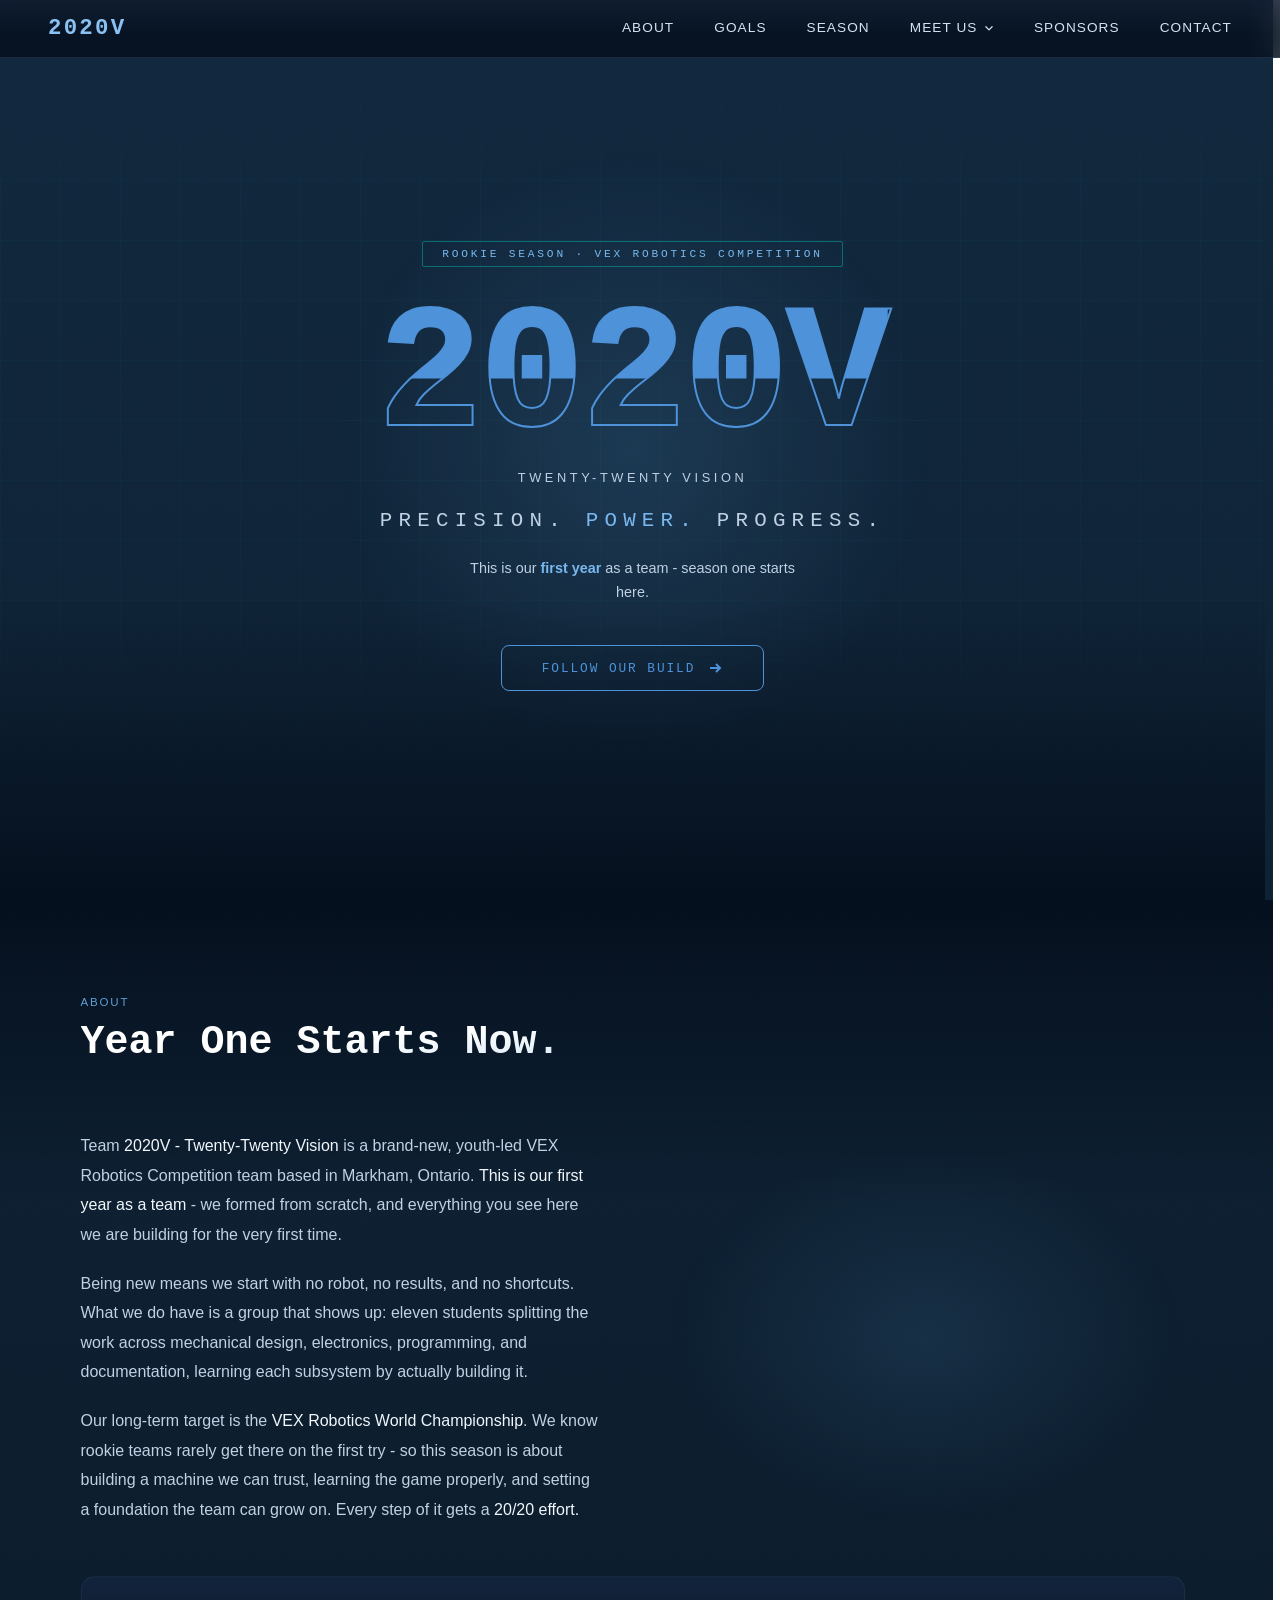
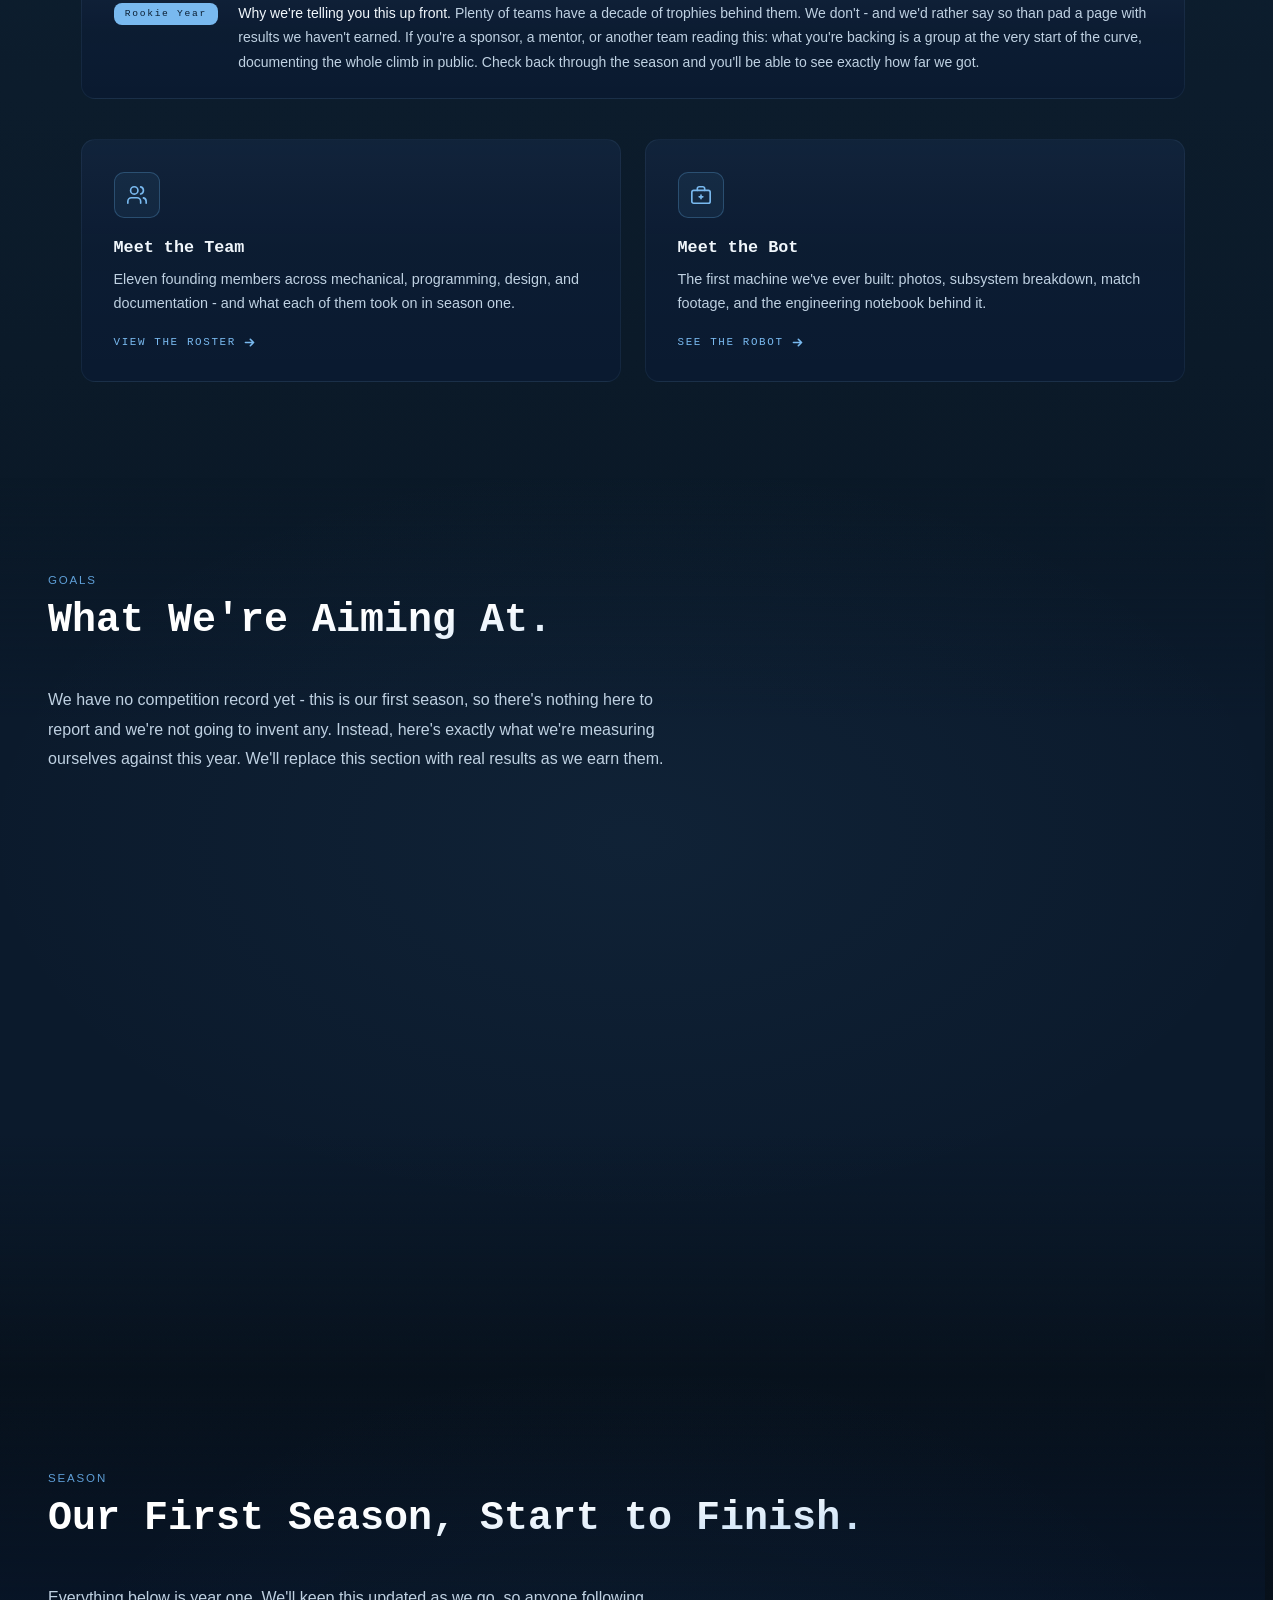
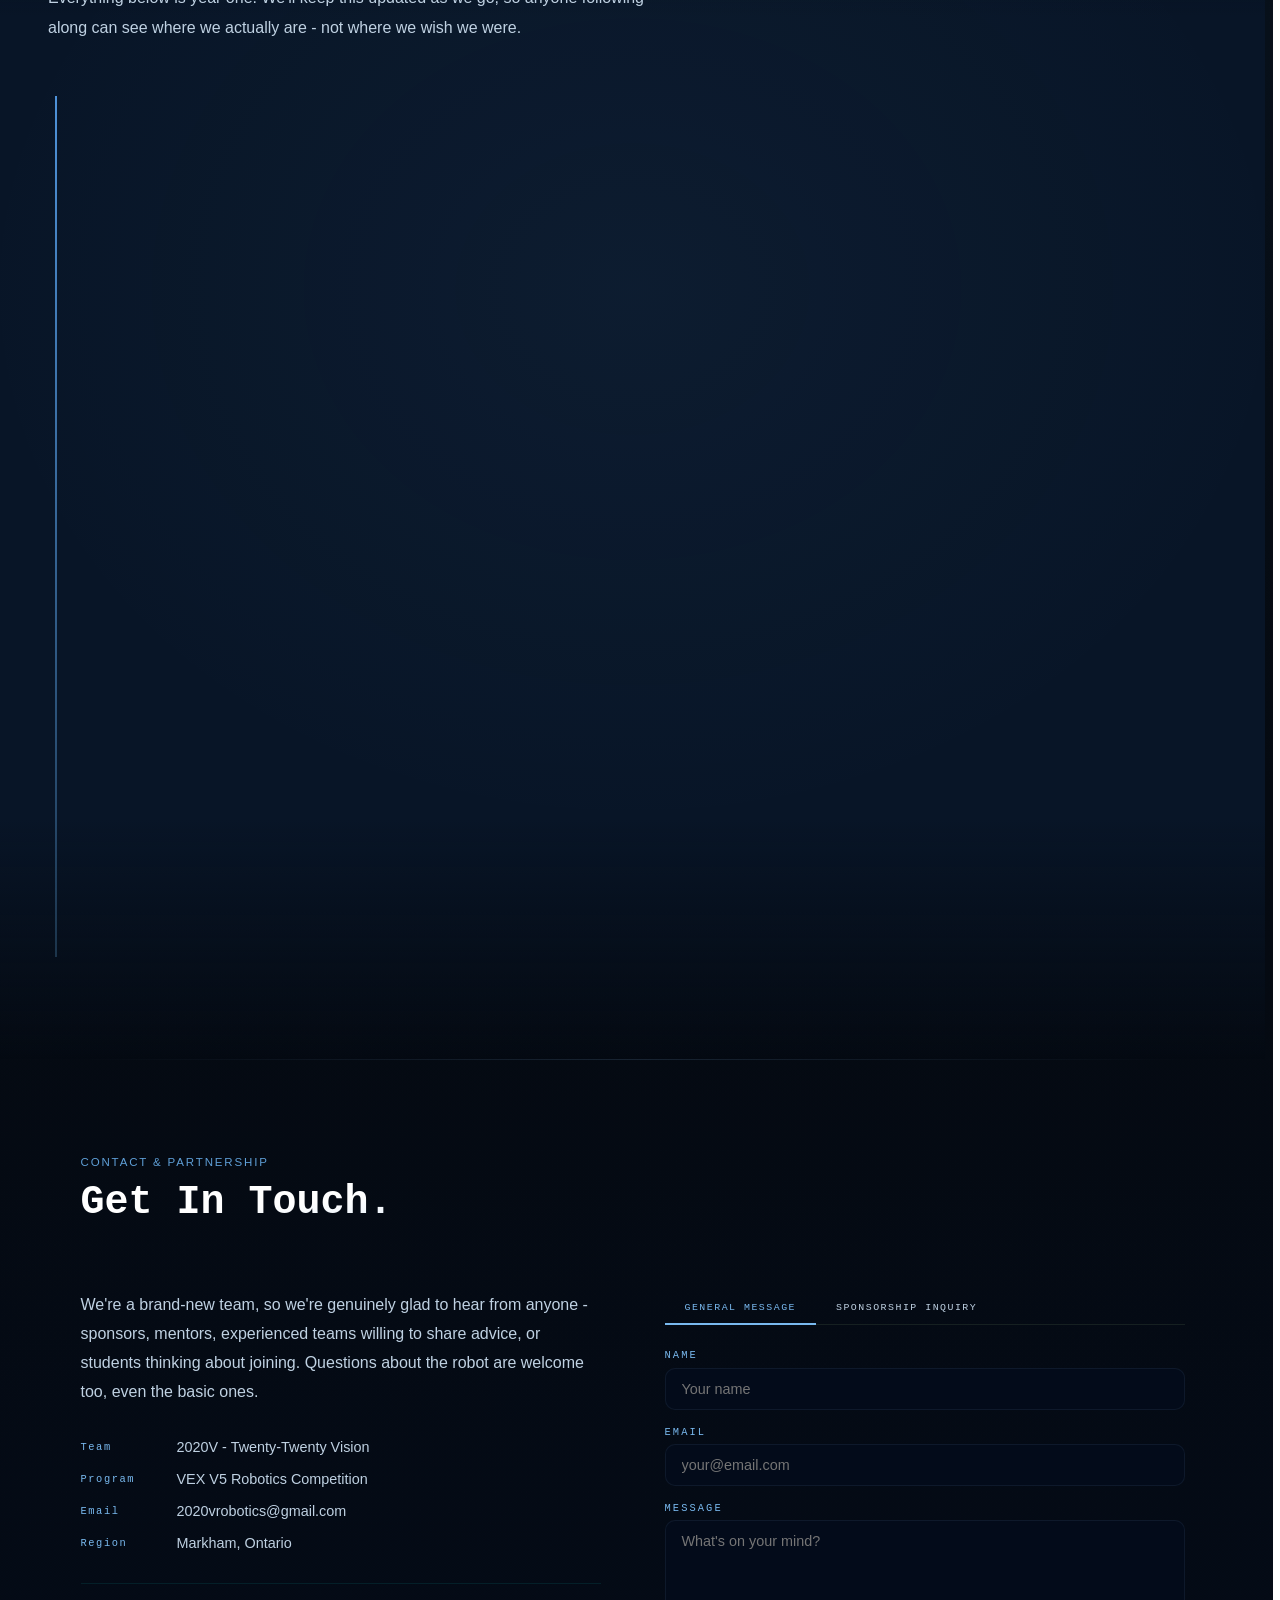
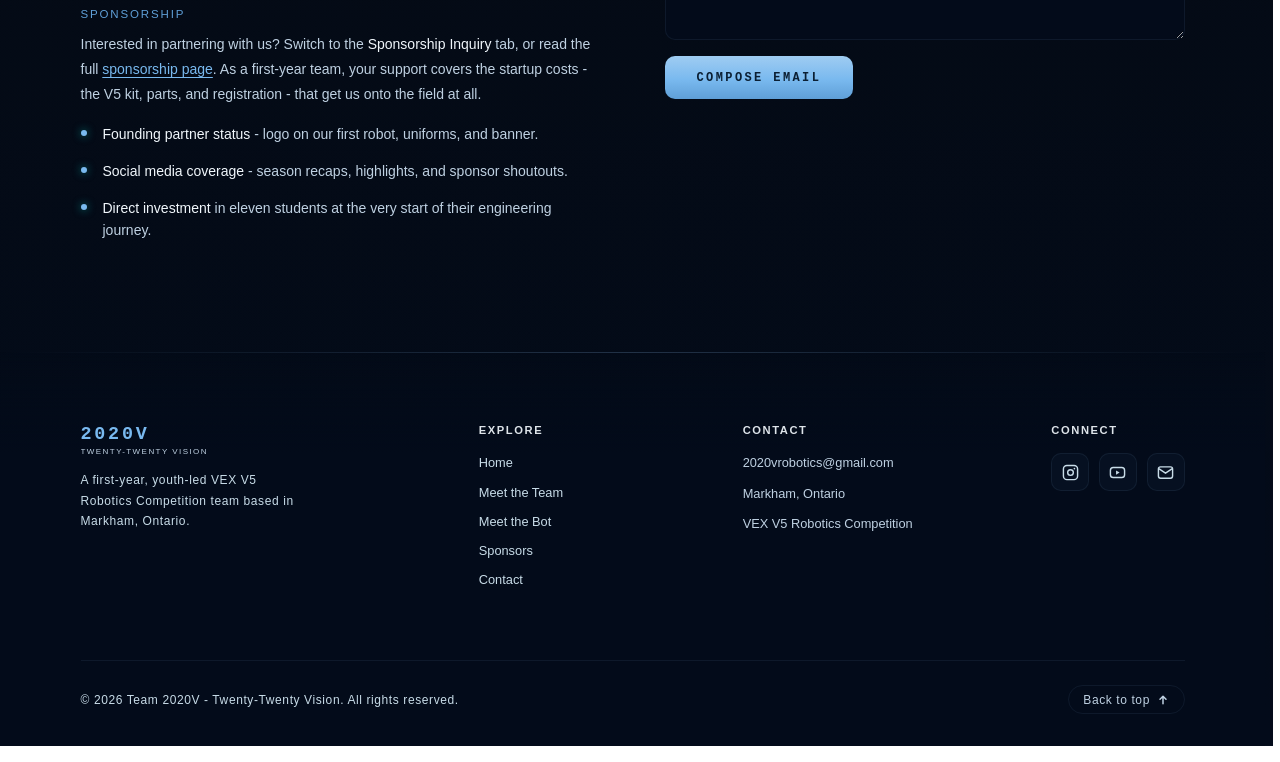
==== commit 994370ff: "Add view transitions, gradients, footer rework, role updates - Cross-fade between views: the outgoin" ====
--- a/index.html
+++ b/index.html
@@ -495,7 +495,7 @@
         </div>
         <div class="member-info">
           <div class="member-name">Ann Xue</div>
-          <div class="member-role">Mechanical &amp; Inventory</div>
+          <div class="member-role">Lead Media</div>
           <div class="member-grade">Founding Member</div>
           <p class="member-bio">Keeps track of parts, hardware, and the details that keep the build organized.</p>
         </div>
@@ -570,7 +570,7 @@
         </div>
         <div class="member-info">
           <div class="member-name">Ryan Ni</div>
-          <div class="member-role">Designer &amp; Mechanical</div>
+          <div class="member-role">Lead Designer</div>
           <div class="member-grade">Founding Member</div>
           <p class="member-bio">Bridges design and build work, helping shape the robot and how it comes together.</p>
         </div>
@@ -1115,6 +1115,15 @@
   </div>
 
   <div>
+    <div class="footer-col-title">Contact</div>
+    <ul class="footer-contact">
+      <li><a href="mailto:2020vrobotics@gmail.com">2020vrobotics@gmail.com</a></li>
+      <li>Markham, Ontario</li>
+      <li>VEX V5 Robotics Competition</li>
+    </ul>
+  </div>
+
+  <div>
     <div class="footer-col-title">Connect</div>
     <div class="footer-socials">
       <a href="https://www.instagram.com/2020vrobotics/" aria-label="2020V on Instagram" target="_blank" rel="noopener noreferrer">
@@ -1136,8 +1145,13 @@
   </div>
 
   <div class="footer-bottom">
-    <div class="footer-note">VEX Robotics Competition · Twenty-Twenty Vision · 2020V</div>
-    <div class="footer-note">&copy; <span id="year">2026</span> Team 2020V. All rights reserved.</div>
+    <div class="footer-note">&copy; <span id="year">2026</span> Team 2020V - Twenty-Twenty Vision. All rights reserved.</div>
+    <a class="footer-top-link" href="#home">
+      Back to top
+      <svg viewBox="0 0 16 16" fill="none" stroke="currentColor" stroke-width="2" stroke-linecap="round" stroke-linejoin="round" aria-hidden="true">
+        <path d="M8 13V3M4 7l4-4 4 4"/>
+      </svg>
+    </a>
   </div>
 </footer>
 
--- a/theme.css
+++ b/theme.css
@@ -42,6 +42,13 @@
   /* One step of a cascade. Keep small - past ~90ms a stagger stops feeling
      like one gesture and starts feeling like a queue. */
   --stagger: 65ms;
+
+  /* View cross-fade. router.js reads these, so the two halves of the
+     transition can never drift out of sync with the CSS.
+     Out is deliberately shorter than in: leaving should feel like getting
+     out of the way, arriving should feel like settling. */
+  --view-out: 190ms;
+  --view-in:  380ms;
 
   /* ── Ink scale (see section 07) ──
      Very dark blue rather than black. All four sit on roughly the same hue
@@ -452,10 +459,36 @@
 
 /* ── View change ──────────────────────────────────────────────────────────
    The router swaps display, so this animation restarts every time a view is
-   shown - no JS re-trigger and no forced reflow needed to replay it. */
+   shown - no JS re-trigger and no forced reflow needed to replay it.
+
+   .is-leaving is held on the outgoing view for --view-out while it fades
+   down; the router then hides it, resets the scroll and reveals the next
+   one, which plays viewIn. The result reads as one cross-fade rather than
+   a cut. */
 .view.is-active {
-  animation: viewIn var(--dur-mid) var(--ease-out-expo) both;
-}
+  animation: viewIn var(--view-in) var(--ease-out-expo) both;
+}
+
+.view.is-leaving {
+  display: block;
+  animation: viewOut var(--view-out) var(--ease-in-out) both;
+  pointer-events: none;   /* no clicking something on its way out */
+}
+
+@keyframes viewOut {
+  from { opacity: 1; transform: none; }
+  to   { opacity: 0; transform: translate3d(0, -10px, 0); }
+}
+
+/* Views differ in height, so the scrollbar can appear and disappear as they
+   swap, nudging the layout sideways. scrollbar-gutter reserves the space
+   permanently instead.
+
+   Do NOT solve this with `overflow: hidden` on body during the transition:
+   html's overflow is `visible`, so body's overflow propagates to the
+   viewport and makes the page genuinely unscrollable - which silently
+   breaks the router's scroll-to-section on the far side of the fade. */
+html { scrollbar-gutter: stable; }
 
 /* Page-hero cascade. The eyebrow, headline, lead and switch link arrive as
    one gesture rather than four, which is what the small offsets buy. */
@@ -622,18 +655,21 @@
 footer            { --band: var(--ink-0); }
 
 /* ── Chrome: nav, mobile panel, dropdown ────────────────────────────────── */
+/* background-COLOR, not the `background` shorthand: section 09 layers a
+   gradient on top via background-image, and the shorthand would reset it to
+   none every time .is-scrolled applied. */
 nav {
-  background: rgba(5, 15, 30, 0.82);
+  background-color: rgba(5, 15, 30, 0.82);
   border-bottom: 1px solid var(--ink-line-soft);
 }
 nav.is-scrolled {
-  background: rgba(3, 10, 21, 0.94);
+  background-color: rgba(3, 10, 21, 0.94);
   border-bottom-color: var(--ink-line);
 }
-.nav-panel { background: rgba(4, 12, 25, 0.98); }
+.nav-panel { background-color: rgba(4, 12, 25, 0.98); }
 
 .nav-drop-inner {
-  background: rgba(4, 12, 25, 0.98);
+  background-color: rgba(4, 12, 25, 0.98);
   border-color: var(--ink-line);
   box-shadow: 0 22px 50px rgba(1, 5, 12, 0.8);
 }
@@ -931,11 +967,254 @@
 }
 
 
+/* ══ 09 · GRADIENTS ══════════════════════════════════════════════════════════*/
+/* One idea applied consistently: light falls from above. Every surface is
+   fractionally brighter along its top edge and settles into the ink below,
+   which is what makes a flat fill read as a lit object.
+
+   These are all `background-image` over the existing `background-color`
+   from section 07, so the colour underneath still shows if a gradient is
+   ever removed, and nothing here needs the fill repeated.
+
+   Kept deliberately faint - around 5% at the top. Gradients that announce
+   themselves are the thing that dates a page. */
+
+/* ── Raised surfaces ─────────────────────────────────────────────────── */
+.stat-cell,
+.sponsor-why-cell,
+.tier-card,
+.member-card,
+.rookie-note,
+.meet-card,
+.achievement-row,
+.sponsor-slot,
+.sponsor-cta {
+  background-image: linear-gradient(180deg,
+    rgba(140, 190, 240, 0.055) 0%,
+    rgba(140, 190, 240, 0.012) 45%,
+    rgba(140, 190, 240, 0) 100%);
+}
+
+/* Hover lifts the highlight with the card, so the two read as one motion. */
+.member-card:hover,
+.tier-card:hover,
+.sponsor-why-cell:hover,
+.meet-card:hover,
+.sponsor-slot:hover,
+.achievement-row:hover {
+  background-image: linear-gradient(180deg,
+    rgba(140, 190, 240, 0.10) 0%,
+    rgba(140, 190, 240, 0.025) 45%,
+    rgba(140, 190, 240, 0) 100%);
+}
+
+/* ── Chrome ──────────────────────────────────────────────────────────── */
+/* The nav gets a touch more weight at its top edge and a soft base, so it
+   sits over the page rather than being a flat strip laid on it. */
+nav {
+  background-image: linear-gradient(180deg,
+    rgba(140, 190, 240, 0.06) 0%,
+    rgba(140, 190, 240, 0) 60%);
+}
+.nav-drop-inner {
+  background-image: linear-gradient(180deg,
+    rgba(140, 190, 240, 0.07) 0%,
+    rgba(140, 190, 240, 0) 55%);
+}
+
+/* ── Tier headers ────────────────────────────────────────────────────── */
+/* Each tier keeps its own hue; the gradient just gives it a light source
+   consistent with everything else. */
+.tier-header.bronze  { background-image: linear-gradient(180deg, rgba(160,120,90,0.22), rgba(160,120,90,0)); }
+.tier-header.silver  { background-image: linear-gradient(180deg, rgba(143,163,177,0.20), rgba(143,163,177,0)); }
+.tier-header.gold    { background-image: linear-gradient(180deg, rgba(200,169,81,0.22), rgba(200,169,81,0)); }
+.tier-header.diamond { background-image: linear-gradient(180deg, rgba(180,130,255,0.22), rgba(180,130,255,0)); }
+
+/* ── Buttons ─────────────────────────────────────────────────────────── */
+/* styles.css sets these with the `background` SHORTHAND on :hover, which
+   resets background-image - so the hover state has to restate the gradient
+   or it would flatten the moment the cursor arrives. */
+.btn-primary,
+.submit-btn,
+.sponsor-submit-btn {
+  background-image: linear-gradient(180deg, #9fccf2 0%, var(--aqua) 55%, var(--aqua-dim) 100%);
+}
+.btn-primary:hover,
+.submit-btn:hover,
+.sponsor-submit-btn:hover {
+  background-image: linear-gradient(180deg, #b3d8f7 0%, #86c0f0 55%, var(--aqua) 100%);
+}
+
+/* ── Rules and edges ─────────────────────────────────────────────────── */
+/* The section rule was a solid bar with two hard ends. Fading the tail lets
+   it trail off instead of stopping. */
+.section-rule {
+  background-image: linear-gradient(90deg, var(--aqua), rgba(121, 185, 239, 0.15));
+}
+
+/* A hairline of light along the top edge of the footer, so the page closes
+   on a line rather than a colour change. */
+footer { position: relative; }
+footer::before {
+  content: '';
+  position: absolute;
+  top: 0; left: 0; right: 0;
+  height: 1px;
+  background: linear-gradient(90deg,
+    transparent, rgba(140, 190, 240, 0.22) 50%, transparent);
+}
+
+/* ── Headings ────────────────────────────────────────────────────────── */
+/* A short fall from white to pale blue across the letterforms. The plain
+   `color` is declared first and stays the fallback: if background-clip:text
+   is unsupported the heading simply renders white rather than invisible. */
+.section-title,
+.page-hero-title {
+  color: var(--white);
+  background-image: linear-gradient(175deg, #ffffff 30%, #a8cdf0 100%);
+  -webkit-background-clip: text;
+          background-clip: text;
+}
+@supports ((-webkit-background-clip: text) or (background-clip: text)) {
+  .section-title,
+  .page-hero-title { color: transparent; }
+}
+/* The accent word inside a page-hero title keeps its own colour. */
+.page-hero-title span {
+  -webkit-text-fill-color: var(--aqua);
+  color: var(--aqua);
+}
+
+
+/* ══ 10 · FOOTER ═════════════════════════════════════════════════════════════*/
+/* The footer had three problems that read as unfinished rather than as a
+   style choice:
+
+   1. It ran edge to edge while every other section on the page is capped at
+      1200px, so its content didn't line up with the content above it. That
+      misalignment is the most visible issue.
+   2. Its columns were `1fr auto auto`, which pinned two narrow link columns
+      against the right edge and left a wide empty gap in the middle.
+   3. There was nothing in it worth reading - two link lists and a legal line.
+
+   Fixed by aligning it to the same 1200px column, giving it four balanced
+   columns, and adding a Contact column so the space carries real
+   information. */
+
+/* Centre the content on the same 1200px measure as the rest of the page
+   while the background still spans the full width. The padding does the
+   centring, so no wrapper element is needed. */
+footer {
+  /* Sections are a 1200px border-box with 3rem of padding inside it, so their
+     text starts at (100% - 1200px) / 2 + 3rem. The footer has to add that
+     same 3rem or it sits 48px to the left of everything above it. Below
+     1200px the max() falls back to a plain 3rem gutter, matching sections. */
+  padding: 4.5rem max(3rem, calc((100% - 1200px) / 2 + 3rem)) 2rem;
+  grid-template-columns: 1.6fr 1fr 1.2fr auto;
+  gap: 3rem 2.5rem;
+  align-items: start;
+}
+
+/* Brand block */
+.footer-logo { font-size: 1.15rem; }
+.footer-tagline { max-width: 32ch; }
+
+.footer-col-title {
+  font-family: 'Inter', sans-serif;
+  font-weight: 600;
+  font-size: 0.7rem;
+  letter-spacing: 0.14em;
+  color: var(--white);
+  opacity: 0.92;
+  margin-bottom: 1.1rem;
+}
+
+/* Links: a touch more space between them, and a small travel on hover so
+   the column feels responsive rather than static. */
+.footer-links { gap: 0.7rem; }
+.footer-links a,
+.footer-contact a {
+  display: inline-block;
+  transition: color var(--dur-fast) ease, transform var(--dur-fast) var(--ease-out-expo);
+}
+.footer-links a:hover,
+.footer-contact a:hover { transform: translateX(3px); }
+
+/* Contact column - plain list, same rhythm as the links beside it. */
+.footer-contact {
+  list-style: none;
+  display: flex;
+  flex-direction: column;
+  gap: 0.7rem;
+  font-size: 0.8rem;
+  line-height: 1.5;
+  color: var(--muted);
+}
+.footer-contact a {
+  color: var(--muted);
+  text-decoration: none;
+}
+.footer-contact a:hover { color: var(--aqua); }
+
+/* Social buttons: the border was the same stray olive green as the robot
+   frames. Now on the shared hairline, with a filled hover. */
+.footer-socials { gap: 0.6rem; }
+.footer-socials a {
+  width: 38px; height: 38px;
+  border-radius: var(--r-sm);
+  border-color: var(--ink-line-soft);
+  background: rgba(140, 190, 240, 0.03);
+}
+.footer-socials a:hover {
+  background: rgba(140, 190, 240, 0.10);
+  border-color: rgba(140, 190, 240, 0.35);
+}
+
+/* Bottom bar */
+.footer-bottom {
+  margin-top: 1.5rem;
+  padding-top: 1.5rem;
+  border-top: 1px solid var(--ink-line-soft);
+  align-items: center;
+}
+
+.footer-top-link {
+  display: inline-flex;
+  align-items: center;
+  gap: 0.45rem;
+  font-size: 0.75rem;
+  letter-spacing: 0.05em;
+  color: var(--muted);
+  text-decoration: none;
+  padding: 0.4rem 0.9rem;
+  border: 1px solid var(--ink-line-soft);
+  border-radius: 999px;
+  transition: color var(--dur-fast) ease, border-color var(--dur-fast) ease,
+              background-color var(--dur-fast) ease;
+}
+.footer-top-link:hover {
+  color: var(--white);
+  border-color: rgba(140, 190, 240, 0.3);
+  background: rgba(140, 190, 240, 0.06);
+}
+.footer-top-link svg { width: 12px; height: 12px; }
+
+
 /* ══ RESPONSIVE ══════════════════════════════════════════════════════════════*/
 @media (max-width: 900px) {
   .page-hero { padding: 8rem 1.5rem 2.5rem; }
   .contact-divider { padding: 0 1.5rem; }
   .meet-cards { grid-template-columns: 1fr; }
+
+  /* Four footer columns don't fit; two keeps it readable without becoming a
+     long single-file list. styles.css already drops it to one column, so
+     this restores a pair at tablet width and below that it collapses. */
+  footer {
+    padding: 3.5rem 1.5rem 2rem;
+    grid-template-columns: 1fr 1fr;
+    gap: 2.5rem 2rem;
+  }
+  .footer-bottom { align-items: flex-start; }
 
   /* Single column: a per-column stagger would become a slow top-to-bottom
      queue, so drop it and let each card animate as it scrolls in. */
@@ -951,6 +1230,11 @@
    (a 0.01ms animation still waits out its delay) and the transform offsets
    that would otherwise be left mid-flight. */
 @media (prefers-reduced-motion: reduce) {
+  /* router.js skips the cross-fade entirely under this setting, but the rule
+     is neutralised here too in case a view is mid-transition when the
+     preference changes. */
+  .view.is-leaving { animation: none !important; display: none !important; }
+
   .view.is-active,
   .view.is-active .page-hero-eyebrow,
   .view.is-active .page-hero-title,
